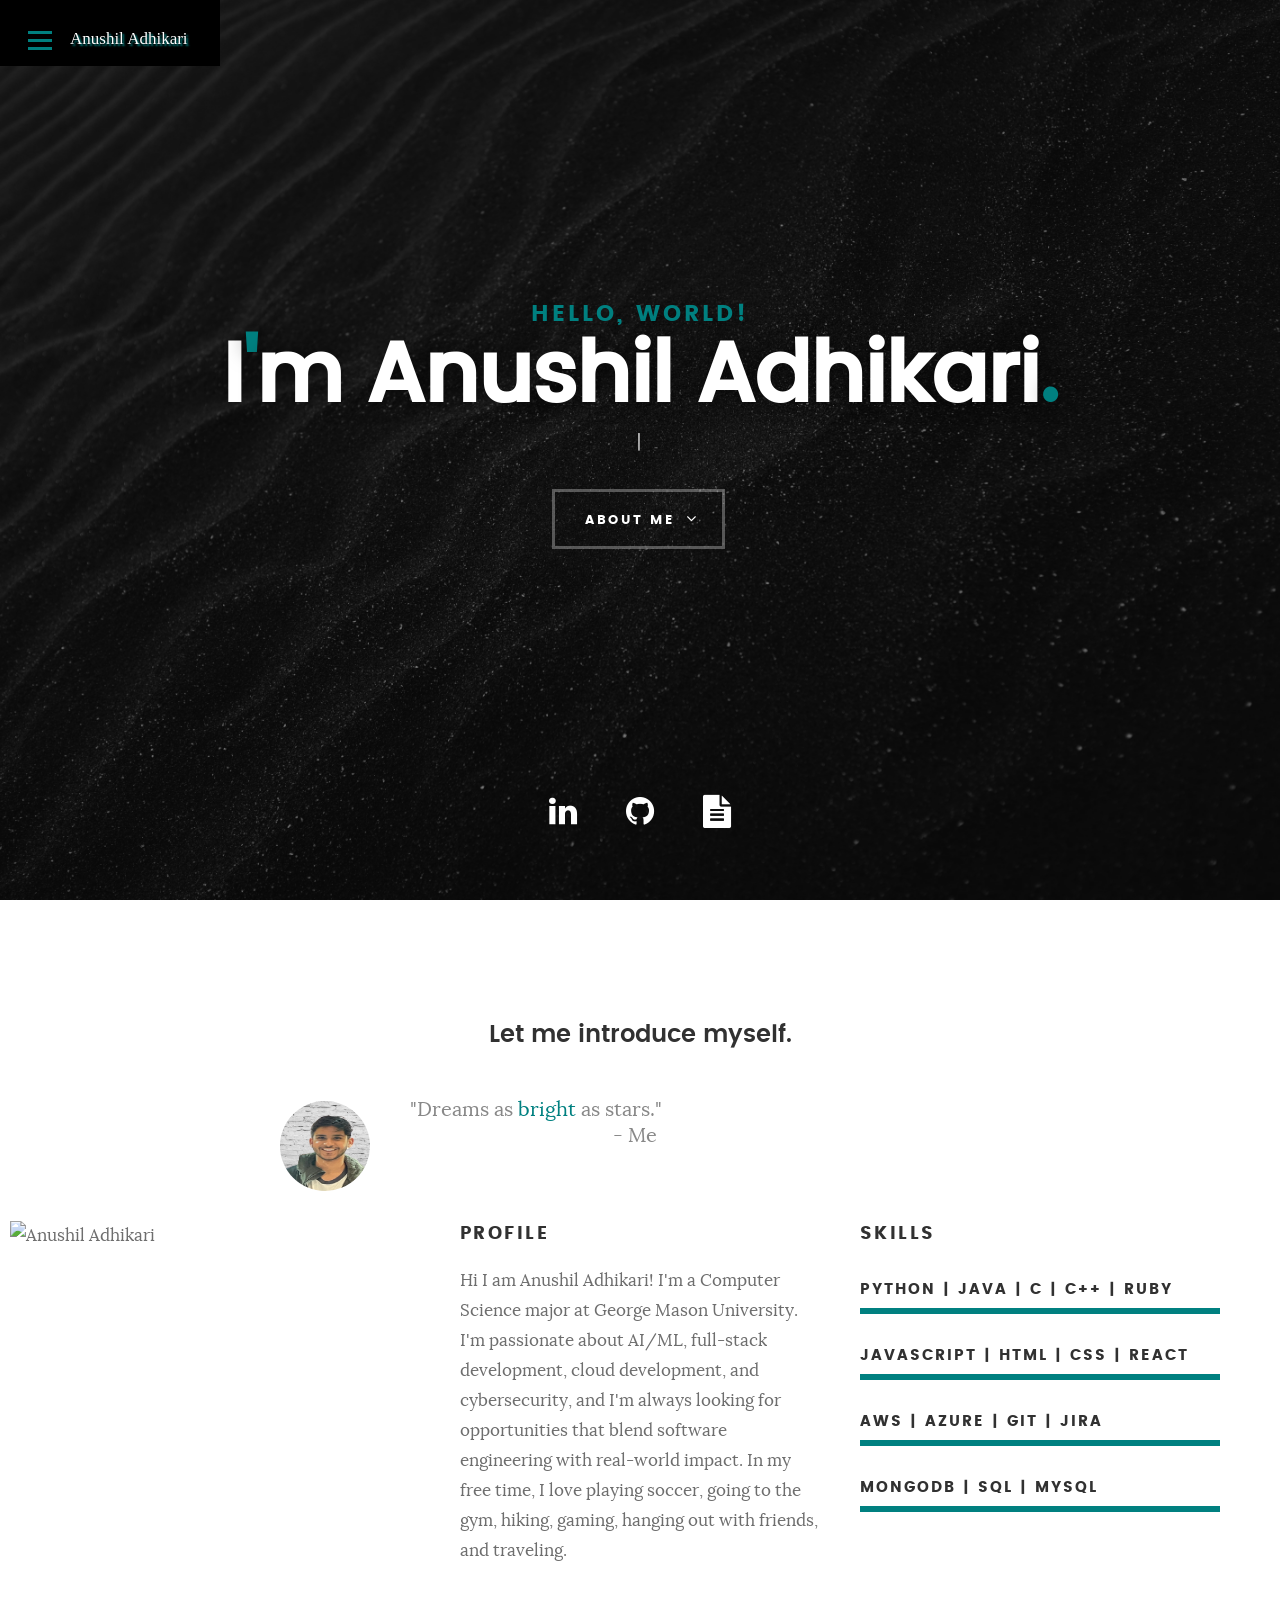
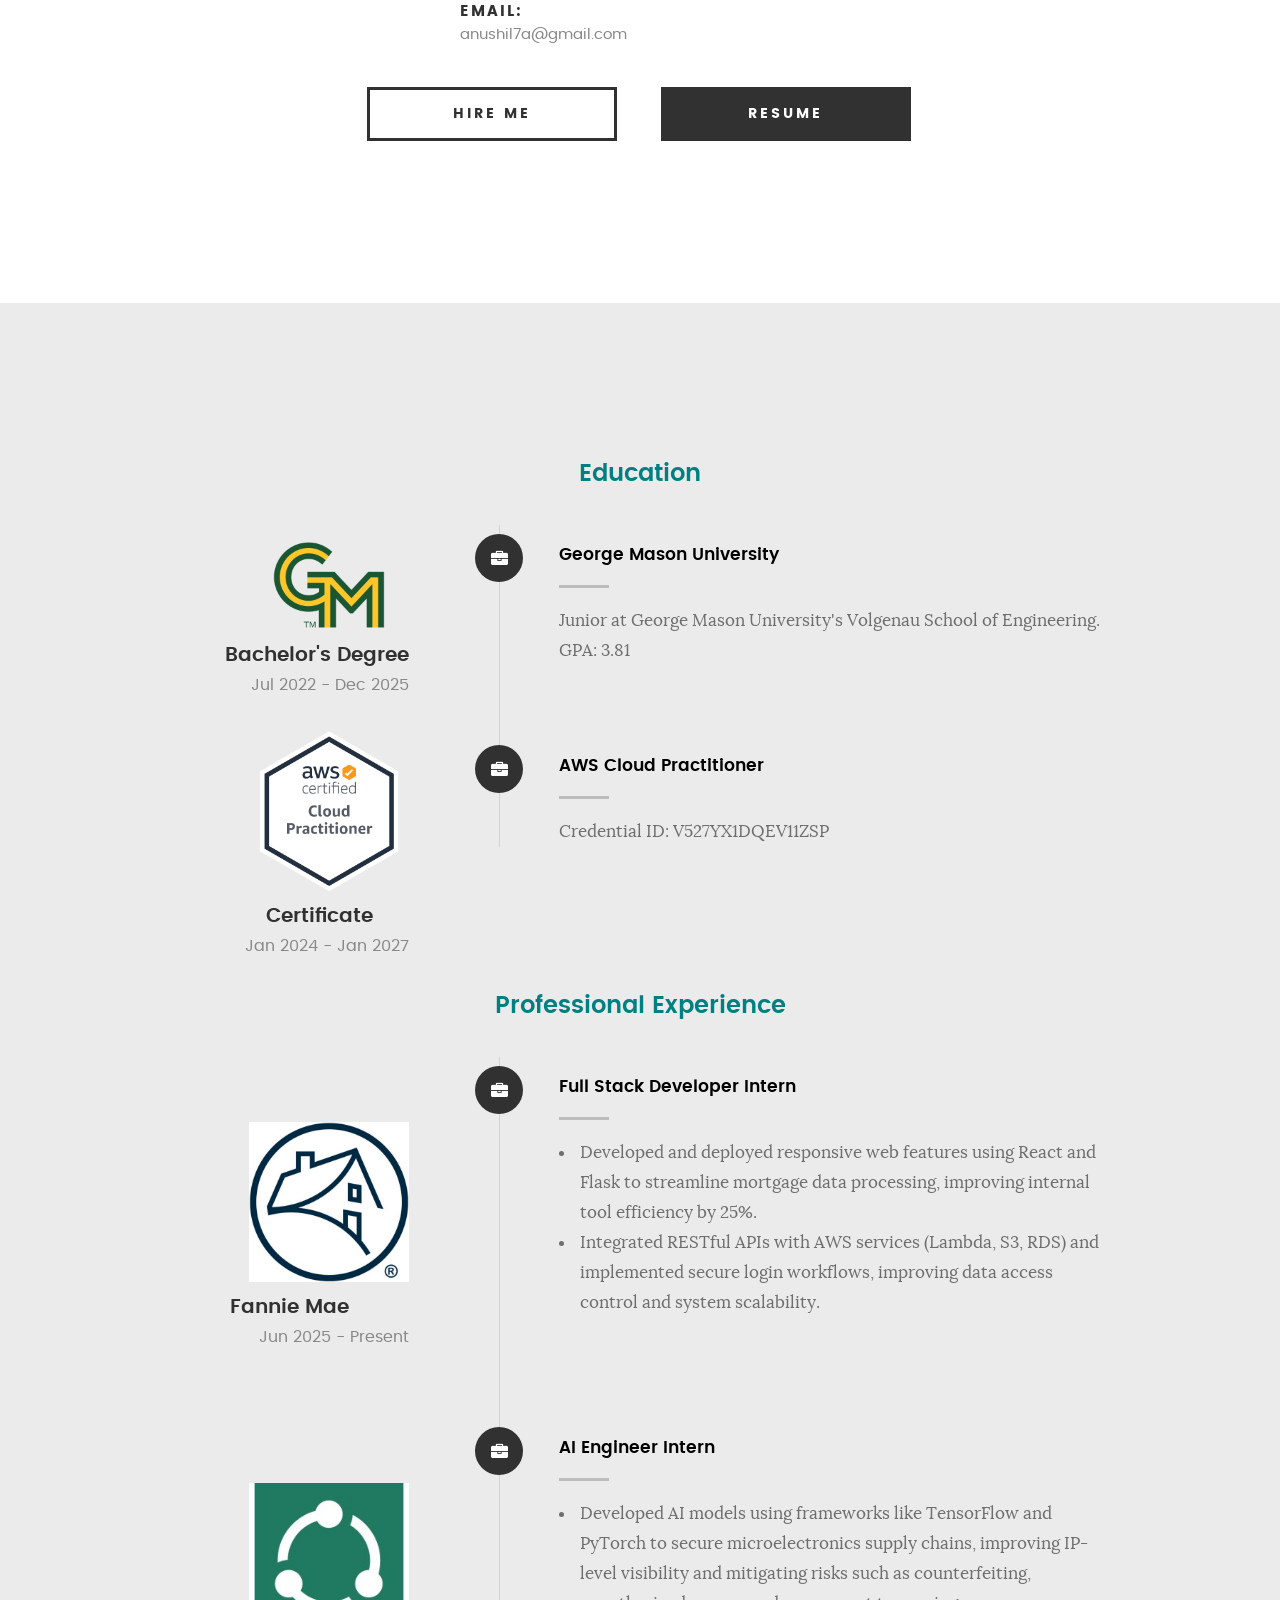
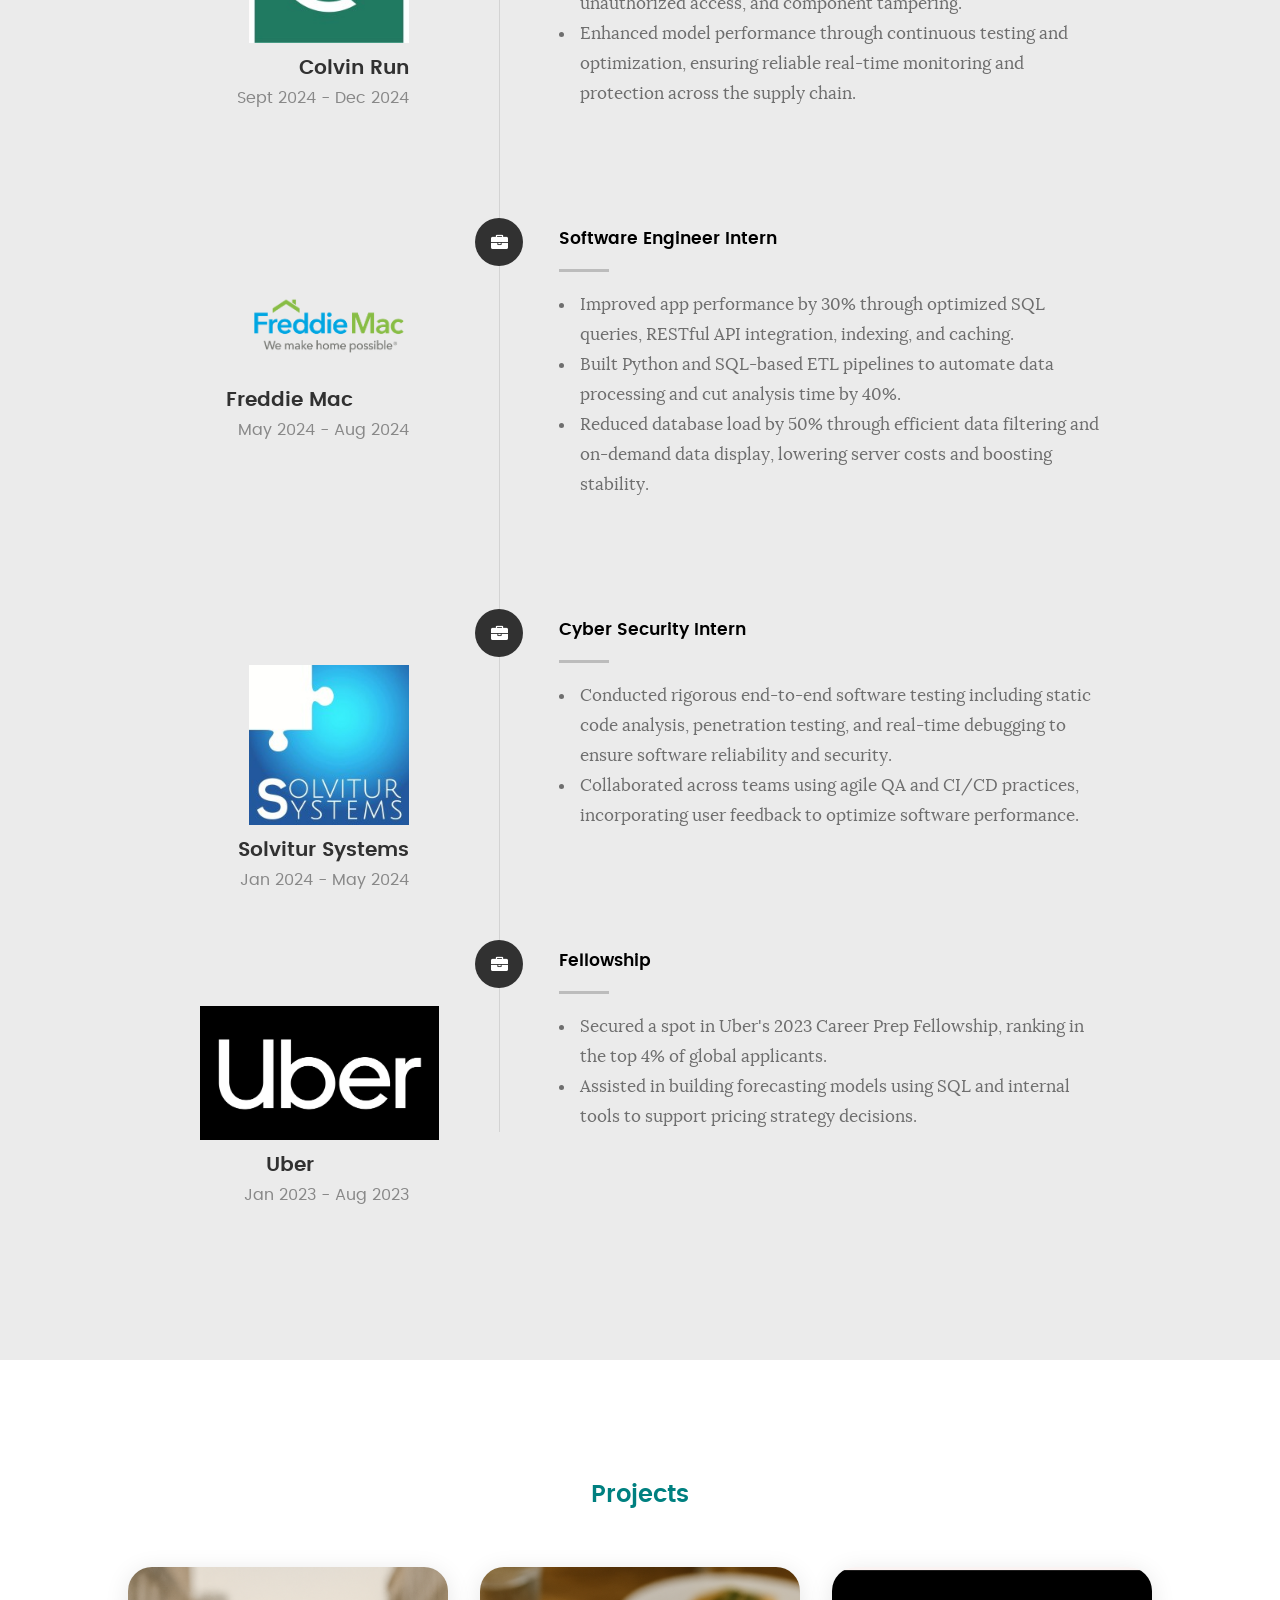
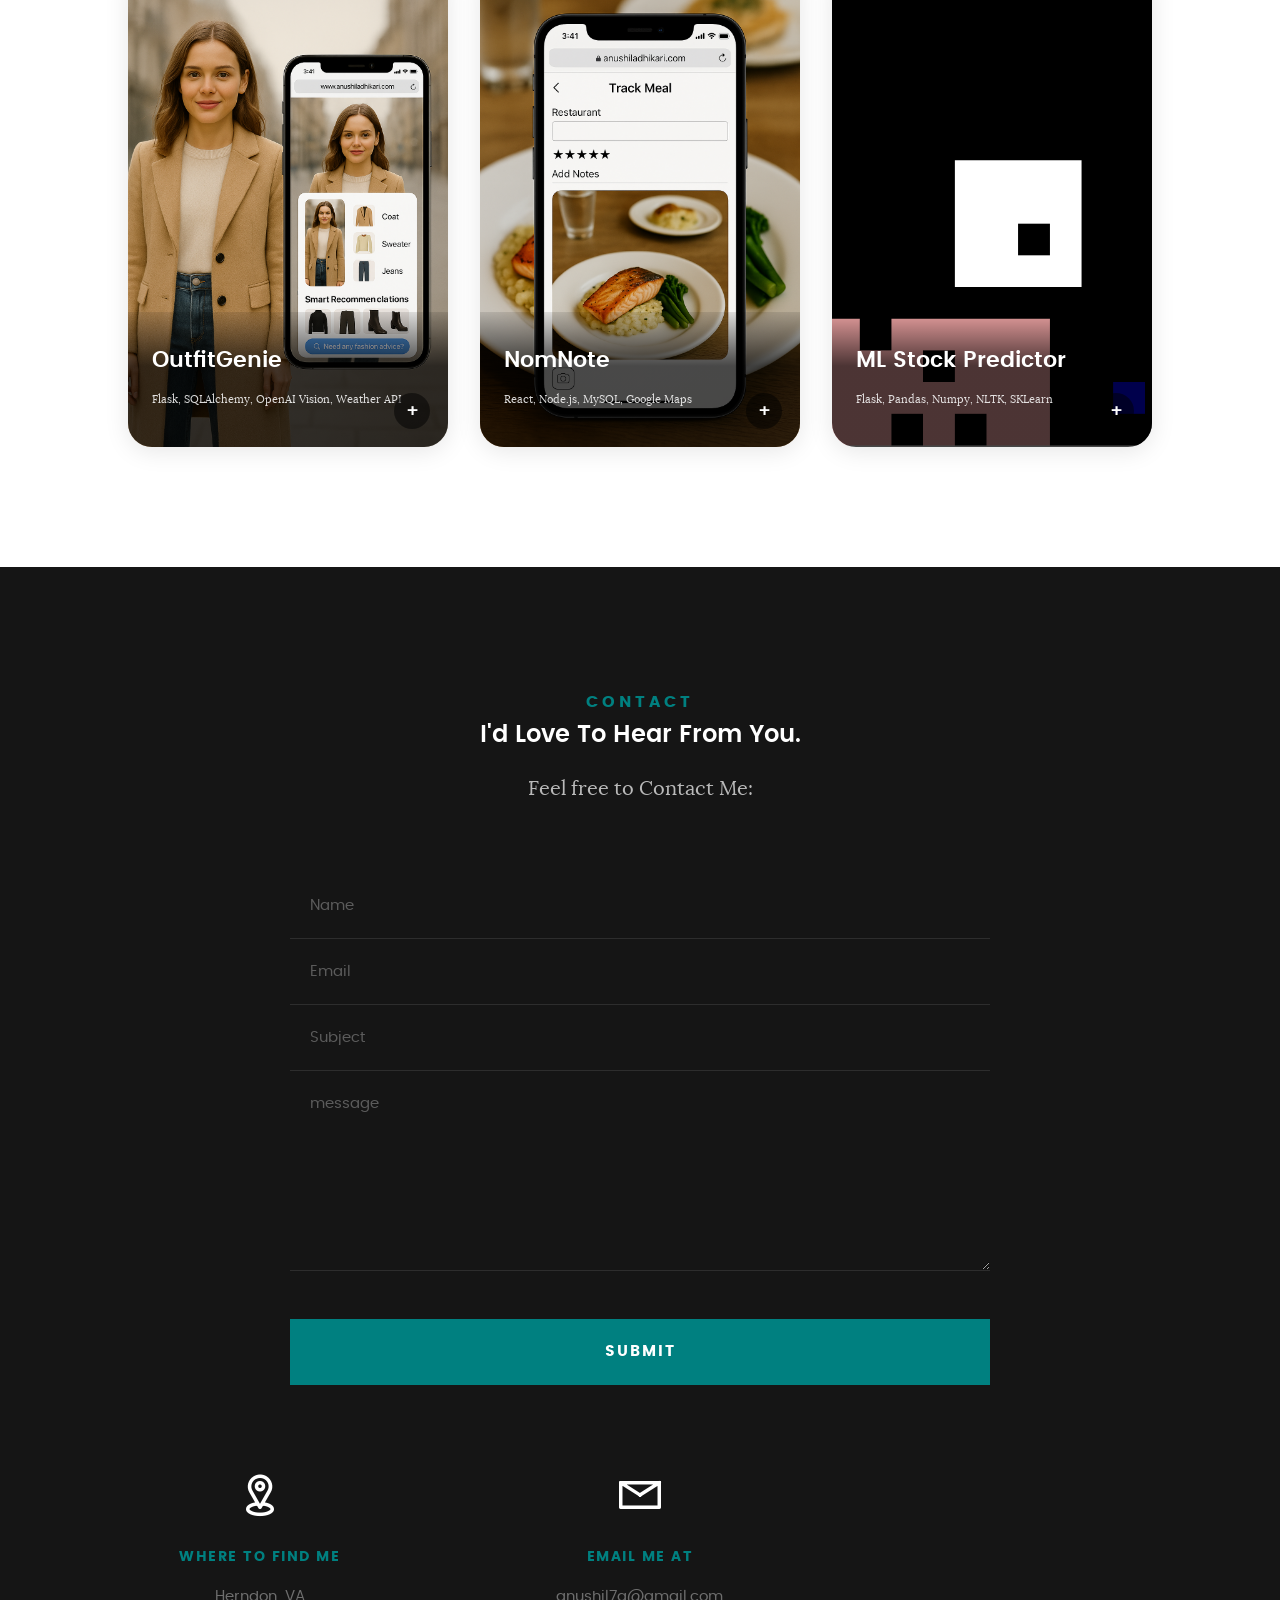
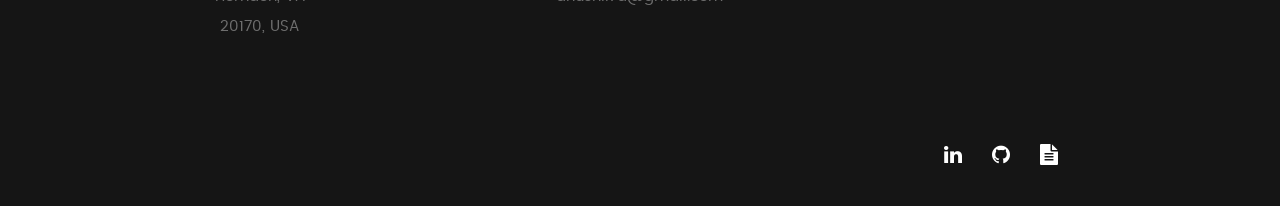
==== index.html @ 7f25d68d "Added video demo for NomNote project with updated preview image" ====
<!DOCTYPE html> 
<!--[if IE 8 ]><html class="no-js oldie ie8" lang="en"> <![endif]-->
<!--[if IE 9 ]><html class="no-js oldie ie9" lang="en"> <![endif]-->
<!--[if (gte IE 9)|!(IE)]><!--><html class="no-js" lang="en"> <!--<![endif]-->
<head>
    <!--ADSENSE-->
<!--     <script data-ad-client="ca-pub-1642640364155791" async src="https://pagead2.googlesyndication.com/pagead/js/adsbygoogle.js"></script>
    <meta name="google-site-verification" content="02wm8dMp79FlxOu-QNCovzR5Sdqrn-DnoaZ7fzDLMpg" /> -->
   <!--- basic page needs
   ================================================== -->
   <meta charset="utf-8">
	<title>Anushil Adhikari</title>
	<meta name="description" content="Anushil Adhikari is a student at George Mason University.">  
	<meta name="author" content="Anushil Adhikari">

    <meta name="keywords" content="anushil adhikari"/>
    <meta name="subject" content="Anushil Adhikari Portfolio">
    <meta name="copyright"content="Anushil Adhikari">
    <meta name="language" content="EN">
    <meta name="robots" content="index, follow" />
    <meta name="revised" content="Sunday, September 1st, 2024, 1:04 am" />
    <meta name="abstract" content="Anushil Adhikari">
    <meta name="topic" content="Anushil Adhikari's portfolio">
    <meta name="summary" content="This is Anushil Adhikari's Portfolio Website who is a Developer and a Student.">
    <meta name="Classification" content="Student">
    <meta name="author" content="anushil adhikari, anushil7a@gmail.com">
    <meta name="designer" content="anushil adhikari">
    <meta name="copyright" content="anushil adhikari">
    <meta name="reply-to" content="anushil7a@gmail.com">
    <meta name="owner" content="anushil adhikari">
    <meta name="url" content="https://github.com/anushil7a">
    <meta name="identifier-URL" content="https://github.com/anushil7a">
    <meta name="directory" content="submission">
    <meta name="category" content="Student | Portfolio">
    <meta name="coverage" content="Worldwide">
    <meta name="distribution" content="Global">
    <meta name="rating" content="General">
    <meta name="revisit-after" content="7 days">
    <meta http-equiv="Expires" content="0">

   <!-- mobile specific metas
   ================================================== -->
	<meta name="viewport" content="width=device-width, initial-scale=1, maximum-scale=1">

 	<!-- CSS
   ================================================== -->
   <link rel="stylesheet" href="css/base.css">  
   <link rel="stylesheet" href="css/main.css">
   <link rel="stylesheet" href="css/vendor.css">     

   <!-- script
   ================================================== -->   
	<script src="js/modernizr.js"></script>
	<script src="js/pace.min.js"></script>

    <!-- Global site tag (gtag.js) - Google Analytics -->
<!--     <script async src="https://www.googletagmanager.com/gtag/js?id=UA-153937526-1"></script> -->
    <script>
        window.dataLayer = window.dataLayer || [];
        function gtag(){dataLayer.push(arguments);}
        gtag('js', new Date());
        gtag('config', 'UA-153937526-1');
    </script>

   <!-- favicons ================================================== -->
	<link rel="icon" type="image/png" href="verify.png">

    <style>
    .intro-content .intro-position span::after,
    .intro-content .intro-position span::before {
        display: none !important;
        content: none !important;
    }
    .project-card {
        transition: transform 0.3s ease, box-shadow 0.3s ease;
    }
    .project-card:hover {
        transform: scale(1.05);
        box-shadow: 0 8px 32px rgba(0,0,0,0.2);
    }
    </style>

</head>

<body id="top">

	<!-- header 
   ================================================== -->
   <header>   	
   	<div class="">

   		<div class="bar">
   			<a class="menu-toggle" href="#"><span>Menu</span></a>

	   		<div class="logo">
		         <a href="index.html">Anushil Adhikari</a>
		      </div>		      

		   	<nav id="main-nav-wrap">
					<ul class="main-navigation">
						<li class="current"><a class="smoothscroll"  href="#intro" title="">Home</a></li>
						<li><a class="smoothscroll"  href="#about" title="">About</a></li>
						<li><a class="smoothscroll"  href="#resume" title="">Resume</a></li>
						<li><a class="smoothscroll"  href="#portfolio" title="">Portfolio</a></li>					
						<li><a class="smoothscroll"  href="#contact" title="">Contact</a></li>	
					</ul>
				</nav>    		
   		</div> <!-- /top-bar --> 
   		
   	</div> <!-- /row --> 		
   </header> <!-- /header -->

	<!-- intro section
   ================================================== -->
   <section id="intro">   

   	<div class="intro-overlay"></div>	

   	<div class="intro-content">
   		<div class="row">

   			<div class="col-twelve">

				   <h5>Hello, World!</h5>
					<h1>I<span style="color: #008080;">'</span>m Anushil Adhikari<span style="color: #008080;">.</span></h1>

                    <p class="intro-position">
                        <span id="typed-text"></span><span class="typed-cursor">|</span>
                    </p>

	   			<a class="button stroke smoothscroll" href="#about" title="">About Me</a>

	   		</div>  
   			
   		</div>   		 		
   	</div> <!-- /intro-content --> 

	   <ul class="intro-social">
		<li><a href="https://www.linkedin.com/in/anushil-adhikari/" target="_blank" rel="noopener noreferrer"><i class="fa fa-linkedin"></i></a></li>
		<li><a href="https://github.com/anushil7a" target="_blank" rel="noopener noreferrer"><i class="fa fa-github"></i></a></li>
		<li><a href="https://drive.google.com/file/d/1i7Vk8BKzoo6nciCpRCa7y1OuoyZn-GsA/view?usp=sharing" target="_blank" rel="noopener noreferrer"><i class="fa fa-resume"></i></a></li>
	</ul> <!-- /intro-social -->
	
   </section> <!-- /intro -->


   <!-- about section
   ================================================== -->
   <section id="about">

   	<div class="row section-intro">
   		<div class="col-twelve">
            
   			
   			<h2>Let me introduce myself.</h2>

   			<div class="intro-info">

   				<img src="images/pic3.png" alt="Anushil Adhikari's picture">

   				<p class="lead">"Dreams as <font color="#008080">bright</font> as stars."</p>
				   <p class="lead" style="margin-top: -40px; margin-left: 203px;">- Me</p>
   			</div>   			

   		</div>   		
   	</div> <!-- /section-intro -->

   	<div class="row about-content" style="max-width: 1200px; margin: 0 auto;">

		<!-- Left Column: Image Holder -->
		<div class="col-four tab-full">
			<div class="profile-image" style="position: relative; left: -50px; margin-top: 0px;">
				<!-- Replace with the path to your image -->
				<img src="images/profile_pic.JPEG" alt="Anushil Adhikari" style="width:100%; height:420px; object-fit: cover;">
			</div>
		</div>
		
	
		<!-- Middle Column: Profile -->
		<div class="col-four tab-full">
			<h3>Profile</h3>
			<p>Hi I am Anushil Adhikari! I'm a Computer Science major at George Mason University. I'm passionate about AI/ML, full-stack development, cloud development, and cybersecurity, and I'm always looking for opportunities that blend software engineering with real-world impact. In my free time, I love playing soccer, going to the gym, hiking, gaming, hanging out with friends, and traveling.</p>
	
			<ul class="info-list">
				<li>
					<strong>Email:</strong>
					<span>anushil7a@gmail.com</span>
				</li>
			</ul> <!-- /info-list -->
		</div>
	
		<!-- Right Column: Skills -->
		<div class="col-four tab-full">
			<h3>Skills</h3>
			
			<ul class="skill-bars">
				<li>
					<strong>Python | JAVA | C | C++ | Ruby </strong>
				</li>
				<li>
					<strong>JavaScript | HTML | CSS | REACT </strong>
				</li>
				<li>
					<strong>AWS | Azure | GIT | JIRA</strong>
				</li>
				<li>
					<strong>MongoDB | SQL | MySQL</strong>
				</li>
			</ul> <!-- /skill-bars -->		
		</div>
	
	</div>
	
	<div class="row button-section">
		<div class="col-twelve">
		   <a href="#contact" title="Hire Me" class="button stroke smoothscroll">Hire Me</a>
		   <a href="https://drive.google.com/file/d/1i7Vk8BKzoo6nciCpRCa7y1OuoyZn-GsA/view?usp=sharing" title="Resume" class="button button-primary" target="_blank" rel="noopener noreferrer">Resume</a>
		</div>   		
	</div>
	
	 

   </section> <!-- /process-->    


   <!-- resume Section
   ================================================== -->
	<section id="resume" class="grey-section">
		<div class="row section-intro">
   		<div class="col-twelve">
   		</div>   		
   	</div> <!-- /section-intro--> 

	

   	<div class="row resume-timeline">

   		<div class="col-twelve resume-header">

   			<h2>Education</h2>

   		</div> <!-- /resume-header -->

   		<div class="col-twelve">

   			<div class="timeline-wrap">

	   			<div class="timeline-block" style="margin-bottom: 70px;">

	   				<div class="timeline-ico">
	   					<i class="fa fa-briefcase"></i>
	   				</div>

	   				<div class="timeline-header" style="margin-bottom: 0px;">
						<div class="company-logo">
							<img src="../images/gmu.png" alt="GMU Logo" style="width:160px; height:auto">
						</div>
	   					<h3>Bachelor's Degree</h3>
	   					<p>Jul 2022 - Dec 2025</p>
	   				</div>

	   				<div class="timeline-content">
						<h4><a href="https://volgenau.gmu.edu/" target="_blank" rel="noopener noreferrer">George Mason University</a></h4>
	   					<p>Junior at George Mason University's Volgenau School of Engineering.       GPA: 3.81</p>
	   				</div>

	   			</div> <!-- /timeline-block -->
                
                
	   			<div class="timeline-block" style="margin-top: 50px;">
	   				<div class="timeline-ico">
	   					<i class="fa fa-briefcase"></i>
	   				</div>

	   				<div class="timeline-header">
						<div class="company-logo" style="margin-top: -20px;">
							<img src="../images/aws.png" alt="AWS cloud practitioner Logo" style="width:160px; height:auto">
						</div>
						<h3 style="text-align: center;margin-left: 60px;">Certificate</h3>
	   					<p>Jan 2024 - Jan 2027</p>
	   				</div>

	   				<div class="timeline-content">
						<h4><a href="https://cp.certmetrics.com/amazon/en/public/verify/credential" target="_blank" rel="noopener noreferrer">AWS Cloud Practitioner</a></h4>
						<p>Credential ID: V527YX1DQEV11ZSP</p>
					</div>					

	   			</div> <!-- /timeline-block -->

   			</div> <!-- /timeline-wrap -->   			

   		</div> <!-- /col-twelve -->
   		
   	</div> <!-- /resume-timeline -->

	   <div class="row resume-timeline">

		<div class="col-twelve resume-header">

			<h2>Professional Experience</h2>

		</div> <!-- /resume-header -->

		<div class="col-twelve">

			<div class="timeline-wrap">

				<div class="timeline-block">

					<div class="timeline-ico">
						<i class="fa fa-briefcase"></i>
					</div>

					<div class="timeline-header">
						<div class="company-logo">
							<img src="../images/channels4_profile.jpg" alt="Fannie Mae Logo" style="width:160px; height:auto; margin-left:50px; margin-top:50px">
						</div>
						<h3 style="text-align: center;">Fannie Mae</h3>
						<p>Jun 2025 - Present</p>
					</div>

					<div class="timeline-content">
						<h4><a href="https://www.fanniemae.com/" target="_blank" rel="noopener noreferrer">Full Stack Developer Intern</a></h4>
						<ul class="job-description" style="margin-bottom: 100px;">
							<li>Developed and deployed responsive web features using React and Flask to streamline mortgage data processing, improving internal tool efficiency by 25%.</li>
							<li>Integrated RESTful APIs with AWS services (Lambda, S3, RDS) and implemented secure login workflows, improving data access control and system scalability.</li>
						</ul>						
					</div>

				</div> <!-- /timeline-block -->

				<div class="timeline-block">

					<div class="timeline-ico">
						<i class="fa fa-briefcase"></i>
					</div>

					<div class="timeline-header">
						<div class="company-logo">
							<img src="images/colvin.jpeg" alt="Colvin Run Logo" style="width:160px; height:auto; margin-left:50px; margin-top:50px">
						</div>
						<h3>Colvin Run</h3>
						<p>Sept 2024 - Dec 2024</p>
					</div>

					<div class="timeline-content">
						<h4><a href="https://www.colvinrun.com/" target="_blank" rel="noopener noreferrer">AI Engineer Intern</a></h4>
						<ul class="job-description" style="margin-bottom: 100px;">
							<li>Developed AI models using frameworks like TensorFlow and PyTorch to secure microelectronics supply chains, improving IP-level visibility and mitigating risks such as counterfeiting, unauthorized access, and component tampering.</li>
							<li>Enhanced model performance through continuous testing and optimization, ensuring reliable real-time monitoring and protection across the supply chain.</li>
						</ul>						
					</div>

				</div> <!-- /timeline-block -->

				<div class="timeline-block">

					<div class="timeline-ico">
						<i class="fa fa-briefcase"></i>
					</div>

					<div class="timeline-header">
						<div class="company-logo">
							<img src="../images/f1.png" alt="Freddie Mac Logo" style="width:160px; height:auto; margin-left:50px; margin-top:50px">
						</div>
						<h3 style="text-align: center;">Freddie Mac</h3>
						<p>May 2024 - Aug 2024</p>
					</div>

					<div class="timeline-content">
						<h4><a href="https://www.freddiemac.com/" target="_blank" rel="noopener noreferrer">Software Engineer Intern</a></h4>
						<ul class="job-description" style="margin-bottom: 100px;">
							<li>Improved app performance by 30% through optimized SQL queries, RESTful API integration, indexing, and caching.</li>
							<li>Built Python and SQL-based ETL pipelines to automate data processing and cut analysis time by 40%.</li>
							<li>Reduced database load by 50% through efficient data filtering and on-demand data display, lowering server costs and boosting stability.</li>
						</ul>
					</div>
					

				</div> <!-- /timeline-block -->
			 
			 
				<div class="timeline-block">

					<div class="timeline-ico">
						<i class="fa fa-briefcase"></i>
					</div>

					<div class="timeline-header">
						<div class="company-logo">
							<img src="../images/sol.jpeg" alt="Solvitur Systems Logo" style="width:160px; height:auto; margin-left:50px; margin-top:50px">
						</div>
						<h3>Solvitur Systems</h3>
						<p>Jan 2024 - May 2024</p>
					</div>

					<div class="timeline-content">
						<h4><a href="https://www.solvitursystems.com/" target="_blank" rel="noopener noreferrer">Cyber Security Intern</a></h4>
						<ul class="job-description" style="margin-bottom: 100px;">
							<li>Conducted rigorous end-to-end software testing including static code analysis, penetration testing, and real-time debugging to ensure software reliability and security.</li>
							<li>Collaborated across teams using agile QA and CI/CD practices, incorporating user feedback to optimize software performance.</li>
						</ul>						
					</div>

				</div> <!-- /timeline-block -->

				<div class="timeline-block">

					<div class="timeline-ico">
						<i class="fa fa-briefcase"></i>
					</div>

					<div class="timeline-header">
						<div class="company-logo">
							<img src="../images/Uber.webp" alt="Uber Logo" style="width:300px; height:auto; margin-left:30px; margin-top:60px">
						</div>
						<h3 style="text-align: center;">Uber</h3>
						<p>Jan 2023 - Aug 2023</p>
					</div>

					<div class="timeline-content">
						<h4><a href="https://www.uber.com/us/en/careers/" target="_blank" rel="noopener noreferrer">Fellowship</a></h4>
						<ul class="job-description">
							<li>Secured a spot in Uber's 2023 Career Prep Fellowship, ranking in the top 4% of global applicants.</li>
							<li>Assisted in building forecasting models using SQL and internal tools to support pricing strategy decisions.</li>
						</ul>						
					</div>

			</div> <!-- /timeline-wrap -->   			

		</div> <!-- /col-twelve -->
		
	</div> <!-- /resume-timeline -->

	</section> <!-- /features -->
	<!-- Add a professional summary here -->


	<!-- Portfolio Section
   ================================================== -->
	<section id="portfolio">

		<div class="row section-intro">
   		<div class="col-twelve">

   			<h2 style="color: #008080;">Projects</h2>

   		</div>
   	</div>

   	<div class="row portfolio-content">
   	<div class="col-twelve" style="display: flex; gap: 32px; justify-content: center; flex-wrap: wrap;">

   		<div class="project-card" onclick="openModal('modal-outfit')" style="cursor:pointer;background: url('images/outfit.png') center/cover no-repeat; border-radius: 24px; box-shadow: 0 4px 24px rgba(0,0,0,0.10); width: 320px; height: 480px; position: relative; display: flex; flex-direction: column; justify-content: flex-end; overflow: hidden;">
   			<div style="background: linear-gradient(0deg, rgba(0,0,0,0.7) 60%, rgba(0,0,0,0.1) 100%); padding: 32px 24px 24px 24px;">
   				<h3 style="color: #fff; font-size: 2.2rem; font-weight: bold; margin: 0 0 8px 0;">OutfitGenie</h3>
   				<div style="color: #fff; font-size: 1.1rem; font-weight: 500; opacity: 0.85; margin-bottom: 8px;">Flask, SQLAlchemy, OpenAI Vision, Weather API</div>
   				<div style="position: absolute; bottom: 18px; right: 18px; background: rgba(0,0,0,0.5); border-radius: 50%; width: 36px; height: 36px; display: flex; align-items: center; justify-content: center;"><span style="color: #fff; font-size: 2rem; font-weight: bold;">+</span></div>
   			</div>
   		</div>

   		<div class="project-card" onclick="openModal('modal-ray')" style="cursor:pointer;background: url('images/NomTracker.png') center/cover no-repeat; border-radius: 24px; box-shadow: 0 4px 24px rgba(0,0,0,0.10); width: 320px; height: 480px; position: relative; display: flex; flex-direction: column; justify-content: flex-end; overflow: hidden;">
   			<div style="background: linear-gradient(0deg, rgba(0,0,0,0.7) 60%, rgba(0,0,0,0.1) 100%); padding: 32px 24px 24px 24px;">
   				<h3 style="color: #fff; font-size: 2.2rem; font-weight: bold; margin: 0 0 8px 0;">NomNote</h3>
   				<div style="color: #fff; font-size: 1.1rem; font-weight: 500; opacity: 0.85; margin-bottom: 8px;">React, Node.js, MySQL, Google Maps</div>
   				<div style="position: absolute; bottom: 18px; right: 18px; background: rgba(0,0,0,0.5); border-radius: 50%; width: 36px; height: 36px; display: flex; align-items: center; justify-content: center;"><span style="color: #fff; font-size: 2rem; font-weight: bold;">+</span></div>
   			</div>
   		</div>

   		<div class="project-card" onclick="openModal('modal-ml')" style="cursor:pointer;background: url('images/portfolio/tetris.png') center/cover no-repeat; border-radius: 24px; box-shadow: 0 4px 24px rgba(0,0,0,0.10); width: 320px; height: 480px; position: relative; display: flex; flex-direction: column; justify-content: flex-end; overflow: hidden;">
   			<div style="background: linear-gradient(0deg, rgba(0,0,0,0.7) 60%, rgba(0,0,0,0.1) 100%); padding: 32px 24px 24px 24px;">
   				<h3 style="color: #fff; font-size: 2.2rem; font-weight: bold; margin: 0 0 8px 0;">ML Stock Predictor</h3>
   				<div style="color: #fff; font-size: 1.1rem; font-weight: 500; opacity: 0.85; margin-bottom: 8px;">Flask, Pandas, Numpy, NLTK, SKLearn</div>
   				<div style="position: absolute; bottom: 18px; right: 18px; background: rgba(0,0,0,0.5); border-radius: 50%; width: 36px; height: 36px; display: flex; align-items: center; justify-content: center;"><span style="color: #fff; font-size: 2rem; font-weight: bold;">+</span></div>
   			</div>
   		</div>

   	</div>
   	</div>

	</section> <!-- /portfolio --> 

	
   <!-- contact
   ================================================== -->
	<section id="contact">

		<div class="row section-intro">
   		<div class="col-twelve">

   			<h5>Contact</h5>
   			<h2>I'd Love To Hear From You.</h2>

   			<p class="lead">Feel free to Contact Me:</p>

   		</div> 
   	</div> <!-- /section-intro -->

   	<div class="row contact-form">

   		<div class="col-twelve">
            
<!-- form -->
<form name="form" id="contactForm" method="POST" action="https://formspree.io/f/mpwanawg">
      			<fieldset>
                    <div class="form-field">
 				<input name="name" type="text" id="contactName" placeholder="Name" value="" minlength="2" required="">
                    </div>
                    <div class="form-field">
				<input name="_replyto" type="email" id="contactEmail" placeholder="Email" value="" required="">
	                </div>
                    <div class="form-field">
				<input name="_subject" type="text" id="contactSubject" placeholder="Subject" value="">
	                </div>                       
                    <div class="form-field">
	                 	<textarea name="message" id="contactMessage" placeholder="message" rows="10" cols="50" required=""></textarea>
	                </div>                      
                    <div class="form-field">
                        <button class="submitform" name="submit">Submit</button>
                        <div id="submit-loader">
			    <div class="text-loader">Sending...</div>                             
       				  <div class="s-loader">
					<div class="bounce1"></div>
					<div class="bounce2"></div>
					<div class="bounce3"></div>
				    </div>
			</div>
                    </div>

	</fieldset>
</form>

            <!-- contact-warning -->
<div id="message-warning">            	
            </div> 
            <!-- contact-success -->
<div id="message-success">
               <i class="fa fa-check"></i>Your message was sent, thank you!<br>
      		</div> 

         </div> <!-- /col-twelve -->
   		
   	</div> <!-- /contact-form -->

   	<div class="row contact-info">

   		<div class="col-four tab-full">

   			<div class="icon">
   				<i class="icon-pin"></i>
   			</div>

   			<h5>Where to find me</h5>

   			<p>
            Herndon, VA<br>
            20170, USA
            </p>

   		</div>

   		<div class="col-four tab-full collapse">

   			<div class="icon">
   				<i class="icon-mail"></i>
   			</div>

   			<h5>Email Me At</h5>

   			<p>anushil7a@gmail.com<br>		     
			</p>

   		</div>
   		
   	</div> <!-- /contact-info -->
		
	</section> <!-- /contact -->


   <!-- footer ================================================== -->

   <footer>
     	<div class="row">

     		<div class="col-six tab-full pull-right social">

                <ul class="footer-social">
					<li><a href="https://www.linkedin.com/in/anushil-adhikari/" target="_blank" rel="noopener noreferrer"><i class="fa fa-linkedin"></i></a></li>
					<li><a href="https://github.com/anushil7a" target="_blank" rel="noopener noreferrer"><i class="fa fa-github"></i></a></li>
					<li><a href="https://drive.google.com/file/d/1i7Vk8BKzoo6nciCpRCa7y1OuoyZn-GsA/view?usp=sharing" target="_blank" rel="noopener noreferrer"><i class="fa fa-resume"></i></a></li>
                </ul> 
	      		
	      </div>

	      	<div id="go-top">
		         <a class="smoothscroll" title="Back to Top" href="#top"><i class="fa fa-long-arrow-up"></i></a>
		    </div>

      	</div> <!-- /row -->     	
   </footer>  
   
   <div id="preloader"> 
    	<div id="loader"></div>
   </div> 

   <!-- Java Script
   ================================================== --> 
   <script src="js/jquery-2.1.3.min.js"></script>
   <script src="js/plugins.js"></script>
   <script src="js/main.js"></script>

   <!-- Modals -->
   <div id="modal-outfit" class="custom-modal" style="display:none; position:fixed; z-index:9999; left:0; top:0; width:100vw; height:100vh; background:rgba(0,0,0,0.4); align-items:center; justify-content:center; overflow-y:auto;">
     <div class="modal-content" style="background:#fff; border-radius:24px; max-width:800px; width:90vw; margin:40px auto; padding:40px 32px 32px 32px; box-shadow:0 8px 32px rgba(0,0,0,0.15); position:relative; text-align:center;">
       <button onclick="closeModal('modal-outfit')" style="position:absolute; top:24px; right:24px; background:none; border:none; font-size:2rem; cursor:pointer;">&times;</button>
       <h2 style="color:#1877f2; font-size:2.6rem; font-weight:800; margin-bottom:16px;">OutfitGenie</h2>
       <p style="font-size:1.3rem; margin-bottom:24px;">The future of fashion is here: Our app uses cutting-edge AI to scan your outfit photos, breaking down each item with precision. Whether you're planning for a casual day out or a formal event, our smart recommendations adapt to your style and the weather. Chat with our AI stylist for instant fashion tips and elevate your wardrobe game. Download now and discover a smarter way to dress!</p>
       <div style="margin-bottom:24px;">
         <span class="tag">Flask</span> <span class="tag">SQLAlchemy</span> <span class="tag">OpenAI Vision</span> <span class="tag">Weather API</span>
       </div>
       <a href="https://github.com/anushil7a/OutfitGenie" target="_blank" style="display:inline-block; background:#008080 !important; color:#fff; font-weight:600; font-size:1.2rem; border-radius:24px; padding:12px 32px; margin-bottom:32px; text-decoration:none;">View on GitHub</a>
       <div style="margin-top:24px;">
         <img src="images/portfolio/outfitgenie.png" alt="OutfitGenie Screenshot" style="max-width:90%; border-radius:16px; box-shadow:0 2px 12px rgba(0,0,0,0.08);">
       </div>
     </div>
   </div>

   <div id="modal-ray" class="custom-modal" style="display:none; position:fixed; z-index:9999; left:0; top:0; width:100vw; height:100vh; background:rgba(0,0,0,0.4); align-items:center; justify-content:center; overflow-y:auto;">
     <div class="modal-content" style="background:#fff; border-radius:24px; max-width:800px; width:90vw; margin:40px auto; padding:40px 32px 32px 32px; box-shadow:0 8px 32px rgba(0,0,0,0.15); position:relative; text-align:center;">
       <button onclick="closeModal('modal-ray')" style="position:absolute; top:24px; right:24px; background:none; border:none; font-size:2rem; cursor:pointer;">&times;</button>
       <h2 style="color:#1877f2; font-size:2.6rem; font-weight:800; margin-bottom:16px;">NomNote</h2>
       <p style="font-size:1.3rem; margin-bottom:24px;">Looking for an easy way to remember what you ordered at restaurants? Our food journal website lets you track meals, rate restaurants, add personal notes, and save food photos—all in one place. Quickly recall past dishes and decide where to eat next with confidence.</p>
       <div style="margin-bottom:24px;">
         <span class="tag">React</span> <span class="tag">Node.js</span> <span class="tag">MySQL</span> <span class="tag">Google Maps</span>
       </div>
       <a href="https://github.com/anushil7a/NomNote" target="_blank" style="display:inline-block; background:#1877f2; color:#fff; font-weight:600; font-size:1.2rem; border-radius:24px; padding:12px 32px; margin-bottom:32px; text-decoration:none;">View on GitHub</a>
       <div style="margin-top:24px;">
         <video controls style="max-width:90%; border-radius:16px; box-shadow:0 2px 12px rgba(0,0,0,0.08);" poster="images/NomTrackerPic.png">
           <source src="images/NomFood.mp4" type="video/mp4">
           Your browser does not support the video tag.
         </video>
       </div>
     </div>
   </div>

   <div id="modal-ml" class="custom-modal" style="display:none; position:fixed; z-index:9999; left:0; top:0; width:100vw; height:100vh; background:rgba(0,0,0,0.4); align-items:center; justify-content:center; overflow-y:auto;">
     <div class="modal-content" style="background:#fff; border-radius:24px; max-width:800px; width:90vw; margin:40px auto; padding:40px 32px 32px 32px; box-shadow:0 8px 32px rgba(0,0,0,0.15); position:relative; text-align:center;">
       <button onclick="closeModal('modal-ml')" style="position:absolute; top:24px; right:24px; background:none; border:none; font-size:2rem; cursor:pointer;">&times;</button>
       <h2 style="color:#1877f2; font-size:2.6rem; font-weight:800; margin-bottom:16px;">ML Stock Predictor</h2>
       <p style="font-size:1.3rem; margin-bottom:24px;">A machine learning web app for predicting stock prices using historical data, NLP for news sentiment, and interactive visualizations.</p>
       <div style="margin-bottom:24px;">
         <span class="tag">Flask</span> <span class="tag">Pandas</span> <span class="tag">Numpy</span> <span class="tag">NLTK</span> <span class="tag">SKLearn</span>
       </div>
       <a href="#" target="_blank" style="display:inline-block; background:#1877f2; color:#fff; font-weight:600; font-size:1.2rem; border-radius:24px; padding:12px 32px; margin-bottom:32px; text-decoration:none;">View on GitHub</a>
       <div style="margin-top:24px;">
         <img src="images/portfolio/tetris.png" alt="ML Stock Predictor Screenshot" style="max-width:90%; border-radius:16px; box-shadow:0 2px 12px rgba(0,0,0,0.08);">
       </div>
     </div>
   </div>

   <!-- Modal Tag Styles -->
   <style>
   .tag {
     display: inline-block;
     background: #e6f6f6;
     color: #008080;
     font-size: 1.1rem;
     font-weight: 500;
     border-radius: 18px;
     padding: 6px 18px;
     margin: 0 6px 8px 0;
     transition: background 0.2s, color 0.2s;
   }
   .tag:hover {
     background: #008080;
     color: #fff;
   }
   .custom-modal { display: none; align-items: center; justify-content: center; overflow-y: auto; background: rgba(0,128,128,0.10) !important; }
   .custom-modal.active { display: flex !important; }
   .custom-modal .modal-content { max-height: 90vh; overflow-y: auto; background: #fff; border: 2px solid #008080; }
   .custom-modal .modal-content h2 { color: #008080 !important; }
   .custom-modal .modal-content a { background: #008080 !important; }
   .custom-modal .modal-content a:hover { background: #005f5f !important; }
   </style>

   <script>
   function openModal(id) {
     document.getElementById(id).classList.add('active');
   }
   function closeModal(id) {
     document.getElementById(id).classList.remove('active');
   }
   // Close modal when clicking outside the modal-content
   ['modal-outfit','modal-ray','modal-ml'].forEach(function(id) {
     var modal = document.getElementById(id);
     if (modal) {
       modal.addEventListener('mousedown', function(e) {
         if (e.target === modal) closeModal(id);
       });
     }
   });
   </script>

   <script>
   const roles = [
     "Software Engineer",
     "Student",
     "Cloud Specialist",
     "Full Stack Developer",
     "Cybersecurity Enthusiast"
   ];
   let roleIndex = 0, charIndex = 0, typing = true;
   const typedText = document.getElementById('typed-text');
   const cursor = document.querySelector('.typed-cursor');
   function typeRole() {
     if (typing) {
       if (charIndex < roles[roleIndex].length) {
         typedText.textContent += roles[roleIndex][charIndex++];
         setTimeout(typeRole, 80);
       } else {
         typing = false;
         setTimeout(typeRole, 1200);
       }
     } else {
       if (charIndex > 0) {
         typedText.textContent = roles[roleIndex].substring(0, --charIndex);
         setTimeout(typeRole, 40);
       } else {
         typing = true;
         roleIndex = (roleIndex + 1) % roles.length;
         setTimeout(typeRole, 400);
       }
     }
   }
   typeRole();
   </script>

</body>

</html>
---- css/base.css ----
/**
 * =================================================================== 
 *
 *  ------------------------------------------------------------------
 *  TOC:
 *  01. reset
 *  02. basic/base setup styles
 *  03. grid
 *  04. MISC
 *
 * =================================================================== 
 */

/** 
 *
 * ------------------------------------------------------------------- 
 */
html {
	font-family: sans-serif;
	-ms-text-size-adjust: 100%;
	-webkit-text-size-adjust: 100%;
}

body {
	margin: 0;
}

article,
aside,
details,
figcaption,
figure,
footer,
header,
hgroup,
main,
menu,
nav,
section,
summary {
	display: block;
}

audio,
canvas,
progress,
video {
	display: inline-block;
	vertical-align: baseline;
}

audio:not([controls]) {
	display: none;
	height: 0;
}

[hidden],
template {
	display: none;
}

a {
	background: transparent;
}

a:active,
a:hover {
	outline: 0;
}

abbr[title] {
	border-bottom: 1px dotted;
}

b,
strong {
	font-weight: bold;
}

dfn {
	font-style: italic;
}

h1 {
	font-size: 2em;
	margin: 0.67em 0;
}

mark {
	background: #ff0;
	color: #000;
}

small {
	font-size: 80%;
}

sub,
sup {
	font-size: 75%;
	line-height: 0;
	position: relative;
	vertical-align: baseline;
}

sup {
	top: -0.5em;
}

sub {
	bottom: -0.25em;
}

img {
	border: 0;
}

svg:not(:root) {
	overflow: hidden;
}

figure {
	margin: 1em 40px;
}

hr {
	-moz-box-sizing: content-box;
	box-sizing: content-box;
	height: 0;
}

pre {
	overflow: auto;
}

code,
kbd,
pre,
samp {
	font-family: monospace, monospace;
	font-size: 1em;
}

button,
input,
optgroup,
select,
textarea {
	color: inherit;
	font: inherit;
	margin: 0;
}

button {
	overflow: visible;
}

button,
select {
	text-transform: none;
}

button,
html input[type="button"],
input[type="reset"],
input[type="submit"] {
	-webkit-appearance: button;
	cursor: pointer;
}

button[disabled],
html input[disabled] {
	cursor: default;
}

button::-moz-focus-inner,
input::-moz-focus-inner {
	border: 0;
	padding: 0;
}

input {
	line-height: normal;
}

input[type="checkbox"],
input[type="radio"] {
	box-sizing: border-box;
	padding: 0;
}

input[type="number"]::-webkit-inner-spin-button,
input[type="number"]::-webkit-outer-spin-button {
	height: auto;
}

input[type="search"] {
	-webkit-appearance: textfield;
	-moz-box-sizing: content-box;
	-webkit-box-sizing: content-box;
	box-sizing: content-box;
}

input[type="search"]::-webkit-search-cancel-button,
input[type="search"]::-webkit-search-decoration {
	-webkit-appearance: none;
}

fieldset {
	border: 1px solid #c0c0c0;
	margin: 0 2px;
	padding: 0.35em 0.625em 0.75em;
}

legend {
	border: 0;
	padding: 0;
}

textarea {
	overflow: auto;
}

optgroup {
	font-weight: bold;
}

table {
	border-collapse: collapse;
	border-spacing: 0;
}

td,
th {
	padding: 0;
}

/** 
 * ===================================================================
 * 02. basic/base setup styles - (_basic.scss)
 *
 * ------------------------------------------------------------------- 
 */
html {
	font-size: 62.5%;
	box-sizing: border-box;
}

*,
*::before,
*::after {
	box-sizing: inherit;
}

body {
	font-weight: normal;
	line-height: 1;
	text-rendering: optimizeLegibility;
	word-wrap: break-word;
	-webkit-overflow-scrolling: touch;
	-webkit-text-size-adjust: none;
}

body,
input,
button {
	-moz-osx-font-smoothing: grayscale;
	-webkit-font-smoothing: antialiased;
}

/**
 * Media - (_basic.scss)
 * ------------------------------------------------------------------- 
 */
img,
video {
	max-width: 100%;
	height: auto;
}

/**
 * Typography resets - (_basic.scss)
 * ------------------------------------------------------------------- 
 */
div,
dl,
dt,
dd,
ul,
ol,
li,
h1,
h2,
h3,
h4,
h5,
h6,
pre,
form,
p,
blockquote,
th,
td {
	margin: 0;
	padding: 0;
}

h1,
h2,
h3,
h4,
h5,
h6 {
	-webkit-font-variant-ligatures: common-ligatures;
	-moz-font-variant-ligatures: common-ligatures;
	font-variant-ligatures: common-ligatures;
	text-rendering: optimizeLegibility;
}

em,
i {
	font-style: italic;
	line-height: inherit;
}

strong,
b {
	font-weight: bold;
	line-height: inherit;
}

small {
	font-size: 60%;
	line-height: inherit;
}

ol,
ul {
	list-style: none;
}

li {
	display: block;
}

/**
 * links - (_basic.scss)
 * ------------------------------------------------------------------- 
 */
a {
	text-decoration: none;
	line-height: inherit;
}

a img {
	border: none;
}

/**
 * inputs - (_basic.scss)
 * ------------------------------------------------------------------- 
 */
fieldset {
	margin: 0;
	padding: 0;
}

input[type="email"],
input[type="number"],
input[type="search"],
input[type="text"],
input[type="tel"],
input[type="url"],
input[type="password"],
textarea {
	-webkit-appearance: none;
	-moz-appearance: none;
	-ms-appearance: none;
	-o-appearance: none;
	appearance: none;
}

/** 
 * ===================================================================
 * 03. grid - (_grid.scss)
 *
 * ------------------------------------------------------------------- 
 */
.row {
	width: 94%;
	max-width: 1140px;
	margin: 0 auto;
}

.row:before,
.row:after {
	content: "";
	display: table;
}

.row:after {
	clear: both;
}

.row .row {
	width: auto;
	max-width: none;
	margin-left: -20px;
	margin-right: -20px;
}

[class*="col-"],
.bgrid {
	float: left;
}

[class*="col-"] + [class*="col-"].end {
	float: right;
}

[class*="col-"] {
	padding: 0 20px;
}

.col-one {
	width: 8.33333%;
}

.col-two,
.col-1-6 {
	width: 16.66667%;
}

.col-three,
.col-1-4 {
	width: 25%;
}

.col-four,
.col-1-3 {
	width: 33.33333%;
}

.col-five {
	width: 41.66667%;
}

.col-six,
.col-1-2 {
	width: 50%;
}

.col-seven {
	width: 58.33333%;
}

.col-eight,
.col-2-3 {
	width: 66.66667%;
}

.col-nine,
.col-3-4 {
	width: 75%;
}

.col-ten,
.col-5-6 {
	width: 83.33333%;
}

.col-eleven {
	width: 91.66667%;
}

.col-twelve,
.col-full {
	width: 100%;
}

/**
 * small screens - (_grid.scss)
 * --------------------------------------------------------------- 
 */
@media screen and (max-width:1024px) {
	.row .row {
		margin-left: -18px;
		margin-right: -18px;
	}

	[class*="col-"] {
		padding: 0 18px;
	}

}

/**
 * tablets - (_grid.scss)
 * --------------------------------------------------------------- 
 */
@media screen and (max-width:768px) {
	.row {
		width: auto;
		padding-left: 30px;
		padding-right: 30px;
	}

	.row .row {
		padding-left: 0;
		padding-right: 0;
		margin-left: -15px;
		margin-right: -15px;
	}

	[class*="col-"] {
		padding: 0 15px;
	}

	.tab-1-4 {
		width: 25%;
	}

	.tab-1-3 {
		width: 33.33333%;
	}

	.tab-1-2 {
		width: 50%;
	}

	.tab-2-3 {
		width: 66.66667%;
	}

	.tab-3-4 {
		width: 75%;
	}

	.tab-full {
		width: 100%;
	}

}

/**
 * large mobile devices - (_grid.scss)
 * --------------------------------------------------------------- 
 */
@media screen and (max-width:600px) {
	.row {
		padding-left: 25px;
		padding-right: 25px;
	}

	.row .row {
		margin-left: -10px;
		margin-right: -10px;
	}

	[class*="col-"] {
		padding: 0 10px;
	}

	.mob-1-4 {
		width: 25%;
	}

	.mob-1-2 {
		width: 50%;
	}

	.mob-3-4 {
		width: 75%;
	}

	.mob-full {
		width: 100%;
	}

}

/**
 * small mobile devices - (_grid.scss)
 * --------------------------------------------------------------- 
 */
@media screen and (max-width:400px) {
	.row .row {
		padding-left: 0;
		padding-right: 0;
		margin-left: 0;
		margin-right: 0;
	}

	[class*="col-"] {
		width: 100% !important;
		float: none !important;
		clear: both !important;
		margin-left: 0;
		margin-right: 0;
		padding: 0;
	}

	[class*="col-"] + [class*="col-"].end {
		float: none;
	}

}

/** 
 * ===================================================================
 * block grids - (_grid.scss)
 *
 * ------------------------------------------------------------------- 
 */
[class*="block-"]:before,
[class*="block-"]:after {
	content: "";
	display: table;
}

[class*="block-"]:after {
	clear: both;
}

.block-1-6 .bgrid {
	width: 16.66667%;
}

.block-1-4 .bgrid {
	width: 25%;
}

.block-1-3 .bgrid {
	width: 33.33333%;
}

.block-1-2 .bgrid {
	width: 50%;
}

/**
 * Clearing for block grid columns. Allow columns with 
 * different heights to align properly.
 */
.block-1-6 .bgrid:nth-child(6n+1),
.block-1-4 .bgrid:nth-child(4n+1),
.block-1-3 .bgrid:nth-child(3n+1),
.block-1-2 .bgrid:nth-child(2n+1) {
	clear: both;
}

/**
 * small screens - (_grid.scss)
 * --------------------------------------------------------------- 
 */
@media screen and (max-width:1024px) {
	.block-s-1-6 .bgrid {
		width: 16.66667%;
	}

	.block-s-1-4 .bgrid {
		width: 25%;
	}

	.block-s-1-3 .bgrid {
		width: 33.33333%;
	}

	.block-s-1-2 .bgrid {
		width: 50%;
	}

	.block-s-full .bgrid {
		width: 100%;
		clear: both;
	}

	[class*="block-s-"] .bgrid:nth-child(n) {
		clear: none;
	}

	.block-s-1-6 .bgrid:nth-child(6n+1),
	.block-s-1-4 .bgrid:nth-child(4n+1),
	.block-s-1-3 .bgrid:nth-child(3n+1),
	.block-s-1-2 .bgrid:nth-child(2n+1) {
		clear: both;
	}

}

/**
 * tablets - (_grid.scss)
 * --------------------------------------------------------------- 
 */
@media screen and (max-width:768px) {
	.block-tab-1-6 .bgrid {
		width: 16.66667%;
	}

	.block-tab-1-4 .bgrid {
		width: 25%;
	}

	.block-tab-1-3 .bgrid {
		width: 33.33333%;
	}

	.block-tab-1-2 .bgrid {
		width: 50%;
	}

	.block-tab-full .bgrid {
		width: 100%;
		clear: both;
	}

	[class*="block-tab-"] .bgrid:nth-child(n) {
		clear: none;
	}

	.block-tab-1-6 .bgrid:nth-child(6n+1),
	.block-tab-1-4 .bgrid:nth-child(4n+1),
	.block-tab-1-3 .bgrid:nth-child(3n+1),
	.block-tab-1-2 .bgrid:nth-child(2n+1) {
		clear: both;
	}

}

/**
 * large mobile devices - (_grid.scss)
 * --------------------------------------------------------------- 
 */
@media screen and (max-width:600px) {
	.block-mob-1-6 .bgrid {
		width: 16.66667%;
	}

	.block-mob-1-4 .bgrid {
		width: 25%;
	}

	.block-mob-1-3 .bgrid {
		width: 33.33333%;
	}

	.block-mob-1-2 .bgrid {
		width: 50%;
	}

	.block-mob-full .bgrid {
		width: 100%;
		clear: both;
	}

	[class*="block-mob-"] .bgrid:nth-child(n) {
		clear: none;
	}

	.block-mob-1-6 .bgrid:nth-child(6n+1),
	.block-mob-1-4 .bgrid:nth-child(4n+1),
	.block-mob-1-3 .bgrid:nth-child(3n+1),
	.block-mob-1-2 .bgrid:nth-child(2n+1) {
		clear: both;
	}

}

/**
 * stack on small mobile devices - (_grid.scss)
 * --------------------------------------------------------------- 
 */
@media screen and (max-width:400px) {
	.stack .bgrid {
		width: 100% !important;
		float: none !important;
		clear: both !important;
		margin-left: 0;
		margin-right: 0;
	}

}

/** 
 * ===================================================================
 * 04. MISC  - (_grid.scss)
 *
 * ------------------------------------------------------------------- 
 */

/**
 * Clearing - (http://nicolasgallagher.com/micro-clearfix-hack/
 */
.group:before,
.group:after {
	content: "";
	display: table;
}

.group:after {
	clear: both;
}

/**
 * Misc Helper Styles 
 */
.hide {
	display: none;
}

.invisible {
	visibility: hidden;
}

.antialiased {
	-webkit-font-smoothing: antialiased;
	-moz-osx-font-smoothing: grayscale;
}

.remove-bottom {
	margin-bottom: 0;
}

.half-bottom {
	margin-bottom: 1.5rem !important;
}

.add-bottom {
	margin-bottom: 3rem !important;
}

.no-border {
	border: none;
}

.full-width {
	width: 100%;
}

.text-center {
	text-align: center;
}

.text-left {
	text-align: left;
}

.text-right {
	text-align: right;
}

.pull-left {
	float: left;
}

.pull-right {
	float: right;
}

.align-center {
	margin-left: auto;
	margin-right: auto;
	text-align: center;
}

/*# sourceMappingURL=base.css.map */
---- css/main.css ----
/**
 * =================================================================== 
 *  ------------------------------------------------------------------
 *  TOC:
 *  01. webfonts and iconfonts
 *  02. base style overrides
 *  03. typography & general theme styles
 *  04. preloader
 *  05. forms
 *  06. buttons 
 *  07. other components
 *  08. common styles
 *  09. header styles
 *  10. intro
 *  11. about
 *  12. resume
 *  13. portfolio
 *  14. call-to-action section
 *  15. services
 *  16. stats
 *  17. contact
 *  18. footer
 *
 * =================================================================== 
 */


/** 
 * ===================================================================
 * 01. webfonts and iconfonts - (_document-setup.scss)
 *
 * ------------------------------------------------------------------- 
 */
@import url("fonts.css");
@import url("font-awesome/css/font-awesome.min.css");
@import url("micons/micons.css");


/** 
 * ===================================================================
 * 02. base style overrides - (_document-setup.scss)
 *
 * ------------------------------------------------------------------- 
 */
html {
	font-size: 10px;
}

@media only screen and (max-width:1024px) {
	html {
		font-size: 9.411764705882353px;
	}
}
@media only screen and (max-width:768px) {
	html {
		font-size: 10px;
	}
}
@media only screen and (max-width:400px) {
	html {
		font-size: 9.411764705882353px;
	}
}

html, body {
	height: 100%;
}
body {
	background: #151515;
	font-family: "lora-regular", serif;
	font-size: 1.7rem;
	line-height: 3rem;
	color: #6e6e6e;
}

/**
 * links - (_document-setup.scss)
 * -------------------------------------------------------------------
 */
a, a:visited {
	color: #000000;
	-moz-transition: all 0.3s ease-in-out;
	-o-transition: all 0.3s ease-in-out;
	-webkit-transition: all 0.3s ease-in-out;
	-ms-transition: all 0.3s ease-in-out;
	transition: all 0.3s ease-in-out;
}
a:hover, a:focus, a:active {
	color: #008080;
	outline: 0;
}

/** 
 * ===================================================================
 * 03. typography & general theme styles - (_document-setup.scss)
 *
 * ------------------------------------------------------------------- 
 */
h1, h2, h3, h4, h5, h6, .h01, .h02, .h03, .h04, .h05, .h06 {
	font-family: "poppins-semibold", sans-serif;
	color: #313131;
	font-style: normal;
	text-rendering: optimizeLegibility;
	margin-bottom: 2.1rem;
}
h3, .h03, h4, .h04 {
	margin-bottom: 1.8rem;
}
h5, .h05, h6, .h06 {
	font-family: "poppins-bold";
	margin-bottom: 1.2rem;
}
h1, .h01 {
	font-size: 3.1rem;
	line-height: 1.355;
	letter-spacing: -.1rem;
}
@media only screen and (max-width:600px) {
	h1, .h01 {
		font-size: 2.6rem;
		letter-spacing: -.07rem;
	}
}
h2, .h02 {
	font-size: 2.4rem;
	line-height: 1.25;
}
h3, .h03 {
	font-size: 2rem;
	line-height: 1.5;
}
h4, .h04 {
	font-size: 1.7rem;
	line-height: 1.765;
}
h5, .h05 {
	font-size: 1.4rem;
	line-height: 1.714;
	text-transform: uppercase;
	letter-spacing: .15rem;
}
h6, .h06 {
	font-size: 1.3rem;
	line-height: 1.846;
	text-transform: uppercase;
	letter-spacing: .15rem;
}
p img {
	margin: 0;
}
p.lead {
	font-family: "lora-regular", serif;
	font-size: 2rem;
	line-height: 1.8;
	color: #888888;
}
@media only screen and (max-width:768px) {
	p.lead {
		font-size: 1.7rem;
	}
}
em, i, strong, b {
	font-size: 1.7rem;
	line-height: 3rem;
	font-style: normal;
	font-weight: normal;
}
em, i {
	font-family: "lora-italic", serif;
}
strong, b {
	font-family: "lora-bold", serif;
}
small {
	font-size: 1.2rem;
	line-height: inherit;
}
blockquote {
	margin: 3rem 0;
	padding-left: 4rem;
	position: relative;
}
blockquote:before {
	content: "\201C";
	font-size: 8rem;
	line-height: 0px;
	margin: 0;
	color: #313131;
	font-family: arial, sans-serif;
	position: absolute;
	top: 3rem;
	left: 0;
}
blockquote p {
	font-family: georgia, serif;
	font-style: italic;
	padding: 0;
	font-size: 1.9rem;
	line-height: 1.737;
}
blockquote cite {
	display: block;
	font-size: 1.3rem;
	font-style: normal;
	line-height: 1.616;
}
blockquote cite:before {
	content: "\2014 \0020";
}
blockquote cite a, blockquote cite a:visited {
	color: #888888;
	border: none;
}
abbr {
	font-family: "poppins-bold", serif;
	font-variant: small-caps;
	text-transform: lowercase;
	letter-spacing: .05rem;
	color: #888888;
}
var, kbd, samp, code, pre {
	font-family: Consolas, "Andale Mono", Courier, "Courier New", monospace;
}
pre {
	padding: 2.4rem 3rem 3rem;
	background: #F1F1F1;
}
code {
	font-size: 1.4rem;
	margin: 0 .2rem;
	padding: .3rem .6rem;
	white-space: nowrap;
	background: #F1F1F1;
	border: 1px solid #E1E1E1;
	border-radius: 3px;
}
pre > code {
	display: block;
	white-space: pre;
	line-height: 2;
	padding: 0;
	margin: 0;
}
pre.prettyprint > code {
	border: none;
}
del {
	text-decoration: line-through;
}
abbr[title], dfn[title] {
	border-bottom: 1px dotted;
	cursor: help;
}
mark {
	background: #FFF49B;
	color: #000;
}
hr {
	border: solid #d2d2d2;
	border-width: 1px 0 0;
	clear: both;
	margin: 2.4rem 0 1.5rem;
	height: 0;
}

/**
 * Lists - (_document-setup.scss)  
 * -------------------------------------------------------------------
 */
ol {
	list-style: decimal;
}
ul {
	list-style: disc;
}
li {
	display: list-item;
}
ol, ul {
	margin-left: 1.7rem;
}
ul li {
	padding-left: .4rem;
}
ul ul, ul ol, ol ol, ol ul {
	margin: .6rem 0 .6rem 1.7rem;
}
ul.disc li {
	display: list-item;
	list-style: none;
	padding: 0 0 0 .8rem;
	position: relative;
}
ul.disc li::before {
	content: "";
	display: inline-block;
	width: 8px;
	height: 8px;
	border-radius: 50%;
	background: #008080;
	position: absolute;
	left: -17px;
	top: 11px;
	vertical-align: middle;
}
dt {
	margin: 0;
	color: #008080;
}
dd {
	margin: 0 0 0 2rem;
}

/**
 * tables - (_document-setup.scss)  
 * -------------------------------------------------------------------
 */
table {
	border-width: 0;
	width: 100%;
	max-width: 100%;
	font-family: "lora-regular", sans-serif;
}
th, td {
	padding: 1.5rem 3rem;
	text-align: left;
	border-bottom: 1px solid #E8E8E8;
}
th {
	color: #313131;
	font-family: "poppins-bold", sans-serif;
}
td {
	line-height: 1.5;
}
th:first-child, td:first-child {
	padding-left: 0;
}
th:last-child, td:last-child {
	padding-right: 0;
}
.table-responsive {
	overflow-x: auto;
	-webkit-overflow-scrolling: touch;
}

/**
 * Spacing - (_document-setup.scss)  
 * -------------------------------------------------------------------
 */
button, .button {
	margin-bottom: 1.2;
}
fieldset {
	margin-bottom: 1.5rem;
}
input,
textarea,
select,
pre,
blockquote,
figure,
table,
p,
ul,
ol,
dl,
form,
.fluid-video-wrapper,
.ss-custom-select {
	margin-bottom: 3rem;
}

/**
 * floated image - (_document-setup.scss)  
 * -------------------------------------------------------------------
 */
img.pull-right {
	margin: .9rem 0 0 2.4rem;
}
img.pull-left {
	margin: .9rem 2.4rem 0 0;
}

/**
 * block grid paddings - (_document-setup.scss) 
 * -------------------------------------------------------------------
 */
.bgrid {
	padding: 0px 20px;
}
@media only screen and (max-width:1024px) {
	.bgrid {
		padding: 0 18px;
	}
}
@media only screen and (max-width:768px) {
	.bgrid {
		padding: 0 15px;
	}
}
@media only screen and (max-width:600px) {
	.bgrid {
		padding: 0 10px;
	}
}
@media only screen and (max-width:400px) {
	.bgrid {
		padding: 0;
	}
}

/**
 * pace.js styles - minimal  - (_document-setup.scss)
 * -------------------------------------------------------------------
 */
.pace {
	-webkit-pointer-events: none;
	pointer-events: none;
	-webkit-user-select: none;
	-moz-user-select: none;
	user-select: none;
}
.pace-inactive {
	display: none;
}
.pace .pace-progress {
	background: #008080;
	position: fixed;
	z-index: 900;
	top: 0;
	right: 100%;
	width: 100%;
	height: 6px;
}

/** 
 * ===================================================================
 * 04. preloader - (_preloader-1.scss)
 *
 * ------------------------------------------------------------------- 
 */
#preloader {
	position: fixed;
	top: 0;
	left: 0;
	right: 0;
	bottom: 0;
	background: #151515;
	z-index: 800;
	height: 100%;
	width: 100%;
}
.no-js #preloader, .oldie #preloader {
	display: none;
}
#loader {
	position: absolute;
	left: 50%;
	top: 50%;
	width: 60px;
	height: 60px;
	margin: -30px 0 0 -30px;
	padding: 0;
}
#loader:before {
	content: "";
	border-top: 11px solid rgba(255, 255, 255, 0.1);
	border-right: 11px solid rgba(255, 255, 255, 0.1);
	border-bottom: 11px solid rgba(255, 255, 255, 0.1);
	border-left: 11px solid #008080;
	-webkit-animation: load 1.1s infinite linear;
	animation: load 1.1s infinite linear;
	display: block;
	border-radius: 50%;
	width: 60px;
	height: 60px;
}
@-webkit-keyframes load {
	0% {
		-webkit-transform: rotate(0deg);
		transform: rotate(0deg);
	}
	100% {
		-webkit-transform: rotate(360deg);
		transform: rotate(360deg);
	}
}
@keyframes load {
	0% {
		-webkit-transform: rotate(0deg);
		transform: rotate(0deg);
	}
	100% {
		-webkit-transform: rotate(360deg);
		transform: rotate(360deg);
	}
}

/** 
 * ===================================================================
 * 05. forms - (_forms.scss)
 *
 * ------------------------------------------------------------------- 
 */
fieldset {
	border: none;
}
input[type="email"],
input[type="number"],
input[type="search"],
input[type="text"],
input[type="tel"],
input[type="url"],
input[type="password"],
textarea,
select {
	display: block;
	height: 6rem;
	padding: 1.5rem 0;
	border: 0;
	outline: none;
	vertical-align: middle;
	color: #313131;
	font-family: "poppins-regular", sans-serif;
	font-size: 1.5rem;
	line-height: 3rem;
	max-width: 100%;
	background: transparent;
	border-bottom: 1px solid rgba(0, 0, 0, 0.3);
	-moz-transition: all 0.3s ease-in-out;
	-o-transition: all 0.3s ease-in-out;
	-webkit-transition: all 0.3s ease-in-out;
	-ms-transition: all 0.3s ease-in-out;
	transition: all 0.3s ease-in-out;
}
.ss-custom-select {
	position: relative;
	padding: 0;
}
.ss-custom-select select {
	-webkit-appearance: none;
	-moz-appearance: none;
	-ms-appearance: none;
	-o-appearance: none;
	appearance: none;
	text-indent: 0.01px;
	text-overflow: '';
	margin: 0;
	line-height: 3rem;
	vertical-align: middle;
}
.ss-custom-select select option {
	padding-left: 2rem;
	padding-right: 2rem;
}
.ss-custom-select select::-ms-expand {
	display: none;
}
.ss-custom-select::after {
	content: '\f0d7';
	font-family: 'FontAwesome';
	position: absolute;
	top: 50%;
	right: 1.5rem;
	margin-top: -10px;
	bottom: auto;
	width: 20px;
	height: 20px;
	line-height: 20px;
	font-size: 18px;
	text-align: center;
	pointer-events: none;
	color: #252525;
}

/* IE9 and below */
.oldie .ss-custom-select::after {
	display: none;
}
textarea {
	min-height: 25rem;
}
input[type="email"]:focus,
input[type="number"]:focus,
input[type="search"]:focus,
input[type="text"]:focus,
input[type="tel"]:focus,
input[type="url"]:focus,
input[type="password"]:focus,
textarea:focus,
select:focus {
	color: #008080;
	border-bottom: 1px solid #008080;
}
label, legend {
	font-family: "poppins-bold", sans-serif;
	font-size: 1.4rem;
	margin-bottom: .6rem;
	color: #3b3b3b;
	display: block;
}
input[type="checkbox"], input[type="radio"] {
	display: inline;
}
label > .label-text {
	display: inline-block;
	margin-left: 1rem;
	font-family: "poppins-regular", sans-serif;
	line-height: inherit;
}
label > input[type="checkbox"], label > input[type="radio"] {
	margin: 0;
	position: relative;
	top: .15rem;
}

/**
 * Style Placeholder Text  
 * -
 */
::-webkit-input-placeholder {
	color: #a1a1a1;
}
:-moz-placeholder {
	color: #a1a1a1;  /* Firefox 18- */
}
::-moz-placeholder {
	color: #a1a1a1;  /* Firefox 19+ */
}
:-ms-input-placeholder {
	color: #a1a1a1;
}
.placeholder {
	color: #a1a1a1 !important;
}

/** 
 * ===================================================================
 * 06. buttons - (_button-essentials.scss)
 *
 * ------------------------------------------------------------------- 
 */
.button,
a.button,
button,
input[type="submit"],
input[type="reset"],
input[type="button"] {
	display: inline-block;
	font-family: "poppins-bold", sans-serif;
	font-size: 1.4rem;
	text-transform: uppercase;
	letter-spacing: .3rem;
	height: 5.4rem;
	line-height: 5.4rem;
	padding: 0 3rem;
	margin: 0 .3rem 1.2rem 0;
	background: #d8d8d8;
	color: #313131;
	text-decoration: none;
	cursor: pointer;
	text-align: center;
	white-space: nowrap;
	border: none;
	-moz-transition: all 0.3s ease-in-out;
	-o-transition: all 0.3s ease-in-out;
	-webkit-transition: all 0.3s ease-in-out;
	-ms-transition: all 0.3s ease-in-out;
	transition: all 0.3s ease-in-out;
}
.button:hover,
a.button:hover,
button:hover,
input[type="submit"]:hover,
input[type="reset"]:hover,
input[type="button"]:hover,
.button:focus,
button:focus,
input[type="submit"]:focus,
input[type="reset"]:focus,
input[type="button"]:focus {
	background: #bebebe;
	color: #000000;
	outline: 0;
}
.button.button-primary,
a.button.button-primary,
button.button-primary,
input[type="submit"].button-primary,
input[type="reset"].button-primary,
input[type="button"].button-primary {
	background: #313131;
	color: #FFFFFF;
}
.button.button-primary:hover,
a.button.button-primary:hover,
button.button-primary:hover,
input[type="submit"].button-primary:hover,
input[type="reset"].button-primary:hover,
input[type="button"].button-primary:hover,
.button.button-primary:focus,
button.button-primary:focus,
input[type="submit"].button-primary:focus,
input[type="reset"].button-primary:focus,
input[type="button"].button-primary:focus {
	background: #1f1f1f;
}
button.full-width, .button.full-width {
	width: 100%;
	margin-right: 0;
}
button.medium, .button.medium {
	height: 5.7rem !important;
	line-height: 5.7rem !important;
	padding: 0 1.8rem !important;
}
button.large, .button.large {
	height: 6rem !important;
	line-height: 6rem !important;
	padding: 0rem 3rem !important;
}
button.stroke, .button.stroke {
	background: transparent !important;
	border: 3px solid #313131;
	line-height: 4.8rem;
}
button.stroke.medium, .button.stroke.medium {
	line-height: 5.1rem !important;
}
button.stroke.large, .button.stroke.large {
	line-height: 5.4rem !important;
}
button.stroke:hover, .button.stroke:hover {
	border: 3px solid #008080;
	color: #008080;
}
button::-moz-focus-inner, input::-moz-focus-inner {
	border: 0;
	padding: 0;
}


/** 
 * ===================================================================
 * 07. other components - (_others.scss)
 *
 * ------------------------------------------------------------------- 
 */

/**
 * alert box - (_alert-box.scss)
 * -------------------------------------------------------------------
 */
.alert-box {
	padding: 2.1rem 4rem 2.1rem 3rem;
	position: relative;
	margin-bottom: 3rem;
	border-radius: 3px;
	font-family: "poppins-regular", sans-serif;
	font-size: 1.5rem;
}
.alert-box .close {
	position: absolute;
	right: 1.8rem;
	top: 1.8rem;
	cursor: pointer;
}
.ss-error {
	background-color: #ffd1d2;
	color: #e65153;
}
.ss-success {
	background-color: #c8e675;
	color: #758c36;
}
.ss-info {
	background-color: #d7ecfb;
	color: #4a95cc;
}
.ss-notice {
	background-color: #fff099;
	color: #bba31b;
}

/**
 * additional typo styles - (_additional-typo.scss)
 * -------------------------------------------------------------------
 */

/**
 * drop cap 
 */
.drop-cap:first-letter {
	float: left;
	margin: 0;
	padding: 1.5rem .6rem 0 0;
	font-size: 8.4rem;
	font-family: "poppins-bold", sans-serif;
	line-height: 6rem;
	text-indent: 0;
	background: transparent;
	color: #313131;
}

/**
 * line definition style
 */
.lining dt, .lining dd {
	display: inline;
	margin: 0;
}
.lining dt + dt:before, .lining dd + dt:before {
	content: "\A";
	white-space: pre;
}
.lining dd + dd:before {
	content: ", ";
}
.lining dd + dd:before {
	content: ", ";
}
.lining dd:before {
	content: ": ";
	margin-left: -0.2em;
}

/**
 * dictionary definition style
 */
.dictionary-style dt {
	display: inline;
	counter-reset: definitions;
}
.dictionary-style dt + dt:before {
	content: ", ";
	margin-left: -0.2em;
}
.dictionary-style dd {
	display: block;
	counter-increment: definitions;
}
.dictionary-style dd:before {
	content: counter(definitions, decimal) ". ";
}

/** 
 * Pull Quotes
 * -----------
 * markup:
 *
 * <aside class="pull-quote">
 *		<blockquote>
 *			<p></p>
 *		</blockquote>
 *	</aside>
 *
 * --------------------------------------------------------------------- 
 */
.pull-quote {
	position: relative;
	padding: 2.1rem 3rem 2.1rem 0px;
}
.pull-quote:before, .pull-quote:after {
	height: 1em;
	position: absolute;
	font-size: 8rem;
	font-family: Arial, Sans-Serif;
	color: #333;
}
.pull-quote:before {
	content: "\201C";
	top: 33px;
	left: 0;
}
.pull-quote:after {
	content: '\201D';
	bottom: -33px;
	right: 0;
}
.pull-quote blockquote {
	margin: 0;
}
.pull-quote blockquote:before {
	content: none;
}

/** 
 * Stats Tab
 * ---------
 * markup:
 *
 * <ul class="stats-tabs">
 *		<li><a href="#">[value]<em>[name]</em></a></li>
 *	</ul>
 *
 * Extend this object into your markup.
 *
 * ---------------------------------------------------------------------
 */
.stats-tabs {
	padding: 0;
	margin: 3rem 0;
}
.stats-tabs li {
	display: inline-block;
	margin: 0 1.5rem 3rem 0;
	padding: 0 1.5rem 0 0;
	border-right: 1px solid #ccc;
}
.stats-tabs li:last-child {
	margin: 0;
	padding: 0;
	border: none;
}
.stats-tabs li a {
	display: inline-block;
	font-size: 2.5rem;
	font-family: "poppins-bold", sans-serif;
	border: none;
	color: #252525;
}
.stats-tabs li a:hover {
	color: #008080;
}
.stats-tabs li a em {
	display: block;
	margin: .6rem 0 0 0;
	font-size: 1.4rem;
	font-family: "poppins-regular", sans-serif;
	color: #888888;
}

/**
 * skillbars - (_skillbars.scss)
 * -------------------------------------------------------------------
 */
.skill-bars {
	list-style: none;
	margin: 6rem 0 3rem;
}
.skill-bars li {
	height: .6rem;
	background: #008080;
	width: 100%;
	margin-bottom: 6rem;
	padding: 0;
	position: relative;
}
.skill-bars li strong {
	position: absolute;
	left: 0;
	top: -3rem;
	font-family: "poppins-bold", sans-serif;
	color: #313131;
	text-transform: uppercase;
	letter-spacing: .2rem;
	font-size: 1.5rem;
	line-height: 2.4rem;
}
.skill-bars li .progress {
	background: #313131;
	position: relative;
	height: 100%;
}
.skill-bars li .progress span {
	position: absolute;
	right: 0;
	top: -3.6rem;
	display: block;
	font-family: "poppins-regular", sans-serif;
	color: white;
	font-size: 1.1rem;
	line-height: 1;
	background: #313131;
	padding: .6rem .6rem;
	border-radius: 3px;
}
.skill-bars li .progress span::after {
	position: absolute;
	left: 50%;
	bottom: -5px;
	margin-left: -5px;
	border-right: 5px solid transparent;
	border-left: 5px solid transparent;
	border-top: 5px solid #313131;
	content: "";
}

.skill-bars li .percent5   { width: 5%; }
.skill-bars li .percent10  { width: 10%; }
.skill-bars li .percent15  { width: 15%; }
.skill-bars li .percent20  { width: 20%; }
.skill-bars li .percent25  { width: 25%; }
.skill-bars li .percent30  { width: 30%; }
.skill-bars li .percent35  { width: 35%; }
.skill-bars li .percent40  { width: 40%; }
.skill-bars li .percent45  { width: 45%; }
.skill-bars li .percent50  { width: 50%; }
.skill-bars li .percent55  { width: 55%; }
.skill-bars li .percent60  { width: 60%; }
.skill-bars li .percent65  { width: 65%; }
.skill-bars li .percent70  { width: 70%; }
.skill-bars li .percent75  { width: 75%; }
.skill-bars li .percent80  { width: 80%; }
.skill-bars li .percent85  { width: 85%; }
.skill-bars li .percent90  { width: 90%; }
.skill-bars li .percent95  { width: 95%; }
.skill-bars li .percent100 { width: 100%; }


/** 
 * ===================================================================
 * 08. common styles (_layout.scss)
 *
 * ------------------------------------------------------------------- 
 */
.grey-section {
	background: #ebebeb;
}
.grey-section p.lead {
	color: #7d7d7d;
}
.section-intro {
	max-width: 700px;
	margin-left: auto;
	margin-right: auto;
	text-align: center;
	margin-bottom: 3.6rem;
	position: relative;
}
.section-intro h1 {
	font-family: "poppins-semibold", serif;
	font-size: 3.6rem;
	color: #313131;
	line-height: 1.25;
	margin-bottom: 1.2rem;
}
.section-intro h5 {
	color: #008080;
	font-size: 1.6rem;
	line-height: 1.875;
	margin-bottom: 0.3rem;
	letter-spacing: .4rem;
}

/**
 * responsive:
 * common styles
 * ------------------------------------------------------------------- 
 */
@media only screen and (max-width:768px) {
	.section-intro {
		max-width: 650px;
	}
	.section-intro h1 {
		font-size: 3rem;
	}
}
@media only screen and (max-width:600px) {
	.section-intro h1 {
		font-size: 2.6rem;
	}
	.section-intro h5 {
		font-size: 1.5rem;
		letter-spacing: .3rem;
	}
}
@media only screen and (max-width:400px) {
	.section-intro h1 {
		font-size: 2.4rem;
	}
}


/** 
 * ===================================================================
 * 09. header styles - (_layout.scss)
 *
 * ------------------------------------------------------------------- 
 */
header {
	position: fixed;
	width: 100%;
	min-height: 66px;
	z-index: 600;
}
header .row {
	position: relative;
	min-height: 66px;
}
header .top-bar {
	/* display:; */
	background: #000000;
	min-width: 220px;
	min-height: 66px;
	position: relative;
	/* left: 90px; */
	top: 0;
	margin-left: 0px;
}
header .logo {
	float: left;
	/* margin-left: 20px; */
	margin-right: 10px;
	margin-top: 24px;
	position: center;
}
header .logo a {
	display: block;
	margin:0px 0px 0px 10px;
	margin-bottom:20px;
	border: none;
	text-shadow:2px 2px 2px #008080;
	color: white;
	/* width: 100%; */
	height: 100%;
    position:relative;
    font-family:'Comic Sans MS';
	/* background-size: 113px 30px; */
}
header{
	background-color: black;
	width: 220px;
	height:66px;
	display: inline;
}

/**
 * menu toggle - (_layout.css)
 * ------------------------------------------------------------------- 
 */
.menu-toggle {
	float: left;
	width: 40px;
	height: 40px;
	margin-left: 20px;
	margin-top: 20px;
	display: block;
	position: relative;
}
.menu-toggle span {
	display: block;
	background-color: #008080;
	width: 24px;
	height: 3px;
	margin-top: -1.5px;
	font: 0/0 a;
	text-shadow: none;
	color: transparent;
	position: absolute;
	right: 8px;
	top: 50%;
	bottom: auto;
	left: auto;
	-moz-transition: background 0.2s ease-in-out;
	-o-transition: background 0.2s ease-in-out;
	-webkit-transition: background 0.2s ease-in-out;
	-ms-transition: background 0.2s ease-in-out;
	transition: background 0.2s ease-in-out;
}
.menu-toggle span::before, .menu-toggle span::after {
	content: '';
	width: 100%;
	height: 100%;
	background-color: inherit;
	position: absolute;
	left: 0;
	-moz-transition-duration: 0.2s, 0.2s;
	-o-transition-duration: 0.2s, 0.2s;
	-webkit-transition-duration: 0.2s, 0.2s;
	-ms-transition-duration: 0.2s, 0.2s;
	transition-duration: 0.2s, 0.2s;
	-moz-transition-delay: 0.2s, 0s;
	-o-transition-delay: 0.2s, 0s;
	-webkit-transition-delay: 0.2s, 0s;
	-ms-transition-delay: 0.2s, 0s;
	transition-delay: 0.2s, 0s;
}
.menu-toggle span::before {
	top: -8px;
	-moz-transition-property: top, transform;
	-o-transition-property: top, transform;
	-webkit-transition-property: top, transform;
	-ms-transition-property: top, transform;
	transition-property: top, transform;
}
.menu-toggle span::after {
	bottom: -8px;
	-moz-transition-property: bottom, transform;
	-o-transition-property: bottom, transform;
	-webkit-transition-property: bottom, transform;
	-ms-transition-property: bottom, transform;
	transition-property: bottom, transform;
}

/* is clicked */
.menu-toggle.is-clicked span {
	background-color: rgba(255, 0, 119, 0);
}
.menu-toggle.is-clicked span::before, .menu-toggle.is-clicked span::after {
	background-color: #008080;
	-moz-transition-delay: 0s, 0.2s;
	-o-transition-delay: 0s, 0.2s;
	-webkit-transition-delay: 0s, 0.2s;
	-ms-transition-delay: 0s, 0.2s;
	transition-delay: 0s, 0.2s;
}
.menu-toggle.is-clicked span::before {
	top: 0;
	-webkit-transform: rotate(45deg);
	-ms-transform: rotate(45deg);
	transform: rotate(45deg);
}
.menu-toggle.is-clicked span::after {
	bottom: 0;
	-webkit-transform: rotate(-45deg);
	-ms-transform: rotate(-45deg);
	transform: rotate(-45deg);
}

/* navigation panel */
#main-nav-wrap {
	display: block;
	width: 100%;
	font-family: "poppins-medium", sans-serif;
	font-size: 1.5rem;
	position: absolute;
	top: 100%;
	left: 0;
}

/* dropdown nav */
.main-navigation {
	background: #000000;
	padding: 24px 30px 42px;
	margin: 0;
	width: 100%;
	height: auto;
	clear: both;
	display: none;
}
.main-navigation > li {
	display: block;
	height: auto;
	text-align: left;
	padding: 0;
}
.main-navigation li a {
	display: block;
	color: #FFFFFF;
	width: auto;
	padding: 15px 0;
	line-height: 16px;
	border: none;
}
.main-navigation li a:hover {
	color: #008080;
	padding-left: 1rem;
}
.main-navigation li.current > a {
	background: none;
	color: #008080;
}

/**
 * responsive:
 * header styles
 * --------------------------------------------------------------- 
 */
@media only screen and (max-width:1024px) {
	header .top-bar {
		/* left: 60px; */
	}
}
@media only screen and (max-width:768px) {
	header .top-bar {
		/* left: 50px; */
	}
}
@media only screen and (max-width:600px) {
	header .top-bar {
		/* left: 35px; */
	}
}
@media only screen and (max-width:400px) {
	header .top-bar {
		/* left: 25px; */
	}
}


/** 
 * ===================================================================
 * 10. intro - (_layout.scss) 
 *
 * ------------------------------------------------------------------- 
 */
#intro {
	background: #444343 url(../images/back.jpg) no-repeat center bottom;
	-webkit-background-size: cover;
	-moz-background-size: cover;
	background-size: cover;
	background-attachment: fixed;
	width: 100%;
	height: 100%;
	min-height: 720px;
	display: table;
	position: relative;
	text-align: center;
}
.intro-overlay {
	position: absolute;
	top: 0;
	left: 0;
	width: 100%;
	height: 100%;
	background: #111111;
	opacity: .50;
}

.intro-content {
	display: table-cell;
	vertical-align: middle;
	text-align: center;
	-webkit-transform: translateY(-2.1rem);
	-ms-transform: translateY(-2.1rem);
	transform: translateY(-2.1rem);
}
.intro-content h1 {
	color: #FFFFFF;
	font-family: "poppins-medium", sans-serif;
	font-size: 8.4rem;
	line-height: 1.071;
	max-width: 900px;
	margin-top: 0;
	margin-bottom: .6rem;
	margin-left: auto;
	margin-right: auto;
	text-shadow: 0 0 20px rgba(0, 0, 0, 0.5);
}
.intro-content h5 {
	color: #008080;
	font-family: "poppins-bold", sans-serif;
	font-size: 2.3rem;
	line-height: 1.565;
	margin-bottom: 0;
	text-transform: uppercase;
	letter-spacing: .3rem;
	text-shadow: 0 0 6px rgba(0, 0, 0, 0.2);
}
.intro-content .intro-position {
	font-family: "lora-regular", serif;
	font-size: 1.7rem;
	line-height: 2.4rem;
	text-transform: uppercase;
	letter-spacing: .2rem;
	color: #FFFFFF;
	text-shadow: 0 0 6px rgba(0, 0, 0, 0.2);
}
.intro-content .intro-position span {
	display: inline-block;
}
.intro-content .intro-position span::after {
	content: "|";
	text-align: center;
	display: inline-block;
	padding: 0 8px 0 14px;
	color: rgba(255, 255, 255, 0.3);
}
.intro-content .intro-position span:first-child::before {
	content: "|";
	text-align: center;
	display: inline-block;
	padding: 0 14px 0 8px;
	color: rgba(255, 255, 255, 0.3);
}
.intro-content .button {
	color: #FFFFFF !important;
	border-color: rgba(255, 255, 255, 0.3);
	height: 6rem !important;
	line-height: 5.4rem !important;
	padding: 0 3.5rem 0 3rem !important;
	margin-top: .6rem;
	font-size: 1.3rem;
	text-transform: uppercase;
	letter-spacing: .25rem;
}
.intro-content .button:hover, .intro-content .button:focus {
	border-color: #008080;
}
.intro-content .button::after {
	display: inline-block;
	content: "\f107";
	font-family: fontAwesome;
	font-size: 1.6rem;
	line-height: inherit;
	text-align: center;
	position: relative;
	left: 1.2rem;
}

.intro-social {
	display: block;
	position: absolute;
	width: 100%;
	left: 0;
	bottom: 7.2rem;
	font-size: 3.3rem;
	margin: 0;
	padding: 0;
}
.intro-social li {
	display: inline-block;
	margin: 0 20px;
	padding: 0;
}
.intro-social li a, .intro-social li a:visited {
	color: #FFFFFF;
}
.intro-social li a:hover, .intro-social li a:focus {
	color: #008080;
}

/**
 * responsive:
 * Intro
 * --------------------------------------------------------------- 
 */
@media only screen and (max-width:1024px) {
	.intro-content h1 {
		font-size: 7.6rem;
	}
	.intro-social {
		font-size: 3rem;
	}
	.intro-social li {
		margin: 0 15px;
	}
}
@media only screen and (max-width:768px) {
	#intro {
		min-height: 660px;
	}
	.intro-content h1 {
		font-size: 5.2rem;
	}
	.intro-content h5 {
		font-size: 1.8rem;
	}
	.intro-content .intro-position {
		font-size: 1.3rem;
	}
	.intro-social {
		font-size: 2.5rem;
	}
	.intro-social li {
		margin: 0 10px;
	}
}
@media only screen and (max-width:600px) {
	#intro {
		min-height: 600px;
	}
	.intro-content h1 {
		font-size: 4.6rem;
		margin-bottom: .6rem;
	}
	.intro-content h5 {
		font-size: 1.5rem;
		margin-bottom: .3rem;
		letter-spacing: .2rem;
	}
	.intro-content .intro-position {
		font-size: 1.2rem;
	}
	.intro-content .intro-position span {
		padding: 0 .6rem;
	}
	.intro-content .intro-position span::before, .intro-content .intro-position span::after {
		display: none !important;
	}
	.intro-social {
		font-size: 2.4rem;
	}
}


/** 
 * ===================================================================
 * 11. about - (_layout.scss)
 *
 * ------------------------------------------------------------------- 
 */
#about {
	background: #FFFFFF;
	padding-top: 12rem;
	padding-bottom: 15rem;
}
#about .section-intro {
	margin-bottom: 3rem;
}

.intro-info {
	margin-top: 4.2rem;
	margin-right: -30px;
	margin-left: -30px;
}
.intro-info img {
	height: 9rem;
	width: 9rem;
	border-radius: 50%;
	margin: .9rem 0 0 0;
	float: left;
}
.intro-info .lead {
	text-align: left;
	padding-left: 13rem;
}

.about-content {
	position: relative;
	text-align: left;
	max-width: 850px;
	margin-bottom: 3.6rem;
}
.about-content h3 {
	font-family: "poppins-bold", sans-serif;
	font-size: 1.8rem;
	text-transform: uppercase;
	letter-spacing: .25rem;
}
.about-content .info-list {
	list-style: none;
	margin-left: 0;
}
.about-content .info-list li {
	padding: 0 0 1.5rem 0;
	margin-bottom: .6rem;
}
.about-content .info-list li strong {
	font-family: "poppins-bold", sans-serif;
	color: #313131;
	text-transform: uppercase;
	letter-spacing: .2rem;
	font-size: 1.5rem;
	line-height: 3rem;
}
.about-content .info-list li span {
	display: block;
	font-family: "poppins-regular", sans-serif;
	color: #888888;
	font-size: 1.5rem;
	line-height: 1;
}
.about-content .skill-bars {
	margin-top: 6rem;
}

.button-section {
	text-align: center;
}
.button-section .button {
	width: 250px;
}
.button-section [class*="col-"] .button:first-child {
	margin-right: 4rem;
}

/**
 * responsive:
 * about
 * ------------------------------------------------------------------- 
 */
@media only screen and (max-width:1024px) {
	.intro-info {
		margin-right: 0;
		margin-left: 0;
	}
}
@media only screen and (max-width:768px) {
	.intro-info img {
		height: 7.8rem;
		width: 7.8rem;
	}
	.intro-info .lead {
		padding-left: 11rem;
	}
	.about-content h3 {
		text-align: center;
	}
	.about-content .info-list, .about-content .skill-bars {
		margin-bottom: 4.2rem;
	}
	.button-section .button {
		width: 100%;
		margin-bottom: 3rem;
	}
	.button-section [class*="col-"] .button:first-child {
		margin-right: 0;
	}
}
@media only screen and (max-width:600px) {
	.intro-info {
		text-align: center;
		margin-top: 3rem;
	}
	.intro-info img {
		height: 6.6rem;
		width: 6.6rem;
		float: none;
		display: inline-block;
	}
	.intro-info .lead {
		padding-left: 0;
		text-align: center;
	}
}

/** 
 * ===================================================================
 * 12. resume - (_layout.scss)
 *
 * ------------------------------------------------------------------- 
 */
#resume {
	padding-top: 12rem;
	padding-bottom: 12rem;
}

#resume .resume-header {
	text-align: center;
}
#resume .resume-header h2 {
	color: #008080;
}

#resume .resume-timeline {
	max-width: 980px;
}
#resume .timeline-wrap {
	position: relative;
	margin-top: 1.5rem;
	margin-bottom: 6rem;
}
#resume .timeline-wrap::before {
	content: "";
	display: block;
	width: 1px;
	height: 100%;
	background: rgba(0, 0, 0, 0.1);
	position: absolute;
	left: 35%;
	top: 0;
}
#resume .timeline-block {
	position: relative;
	padding-top: 1.5rem;
}
#resume .timeline-ico {
	height: 4.8rem;
	width: 4.8rem;
	line-height: 4.8rem;
	background: #313131;
	border-radius: 50%;
	text-align: center;
	color: #FFFFFF;
	position: absolute;
	left: 35%;
	top: .9rem;
	margin-left: -2.4rem;
}
#resume .timeline-ico i {
	position: relative;
	left: .05rem;
	top: .2rem;
}

#resume .timeline-header {
	float: left;
	width: 35%;
	padding-right: 90px;
	text-align: right;
}
#resume .timeline-header h3 {
	margin-bottom: 0;
}
#resume .timeline-header p {
	font-family: "poppins-regular", sans-serif;
	font-size: 1.6rem;
	color: #888888;
}
#resume .timeline-content {
	margin-left: 35%;
	padding-left: 60px;
}
#resume .timeline-content h4 {
	position: relative;
	padding-bottom: 1.8rem;
}
#resume .timeline-content h4::after {
	content: "";
	display: block;
	height: 3px;
	width: 50px;
	background: rgba(0, 0, 0, 0.2);
	position: absolute;
	left: 0;
	bottom: 0;
}

/**
 * responsive:
 * resume
 * ------------------------------------------------------------------- 
 */
@media only screen and (max-width:1024px) {
	#resume .timeline-header {
		padding-right: 50px;
	}
	#resume .timeline-header h3 {
		font-size: 1.8rem;
	}
	#resume .timeline-header p {
		font-size: 1.4rem;
	}
	#resume .timeline-content {
		padding-left: 50px;
	}
}
@media only screen and (max-width:768px) {
	#resume .timeline-wrap::before {
		left: 2.4rem;
	}
	#resume .timeline-ico {
		left: 2.4rem;
	}
	#resume .timeline-header {
		float: none;
		width: auto;
		padding-right: 15px;
		text-align: left;
	}
	#resume .timeline-header h3 {
		font-size: 2rem;
	}
	#resume .timeline-header p {
		font-size: 1.5rem;
		margin-bottom: 1.5rem;
	}
	#resume .timeline-content {
		margin: 0;
	}
	#resume .timeline-content h4 {
		padding-bottom: 0;
		padding-top: 2.1rem;
		margin-bottom: .6rem;
		font-size: 1.7rem;
	}
	#resume .timeline-content h4::after {
		bottom: auto;
		top: 0;
	}
	#resume .timeline-header, #resume .timeline-content {
		padding-left: 7rem;
	}
}
@media only screen and (max-width:480px) {
	#resume .resume-header h2 {
		font-size: 2.2rem;
	}
	#resume .timeline-wrap::before {
		left: 1.8rem;
	}
	#resume .timeline-ico {
		height: 3.6rem;
		width: 3.6rem;
		line-height: 3.6rem;
		left: 1.8rem;
		margin-left: -1.8rem;
		font-size: 1.5rem;
	}
	#resume .timeline-header, #resume .timeline-content {
		padding-left: 5.5rem;
	}
}


/** 
 * ===================================================================
 * 13. portfolio - (_layout.scss)
 *
 * ------------------------------------------------------------------- 
 */
#portfolio {
	background: #FFFFFF;
	padding-top: 12rem;
	padding-bottom: 12rem;
}
#portfolio .folio-item {
	padding: 0;
	position: relative;
	overflow: hidden;
}
#portfolio .folio-item img {
	vertical-align: middle;
	-moz-transition: all 0.5s ease-in-out;
	-o-transition: all 0.5s ease-in-out;
	-webkit-transition: all 0.5s ease-in-out;
	-ms-transition: all 0.5s ease-in-out;
	transition: all 0.5s ease-in-out;
}

#portfolio .overlay {
	position: absolute;
	top: 0;
	left: 0;
	width: 100%;
	height: 100%;
	background: transparent;
	-moz-transition: all 0.5s ease-in-out;
	-o-transition: all 0.5s ease-in-out;
	-webkit-transition: all 0.5s ease-in-out;
	-ms-transition: all 0.5s ease-in-out;
	transition: all 0.5s ease-in-out;
}

#portfolio .folio-item-table {
	display: table;
	width: 100%;
	height: 100%;
}
#portfolio .folio-item-cell {
	display: table-cell;
	vertical-align: middle;
	text-align: center;
	-moz-transition: all 0.5s ease-in-out;
	-o-transition: all 0.5s ease-in-out;
	-webkit-transition: all 0.5s ease-in-out;
	-ms-transition: all 0.5s ease-in-out;
	transition: all 0.5s ease-in-out;
	position: relative;
	left: -100%;
}

#portfolio .folio-title {
	color: #FFFFFF;
	font-size: 3.3rem;
	padding: 0 3rem;
	margin-bottom: 0;
}
#portfolio .folio-types {
	margin: 0;
	padding: 0;
	text-transform: uppercase;
	font-family: "poppins-regular", sans-serif;
	font-size: 1.2rem;
	letter-spacing: .1rem;
	color: rgba(255, 255, 255, 0.6);
}
#portfolio .folio-item:hover .overlay {
	background: rgba(0, 0, 0, 0.8);
}
#portfolio .folio-item:hover .folio-item-cell {
	left: 0;
}
#portfolio .folio-item:hover img {
	-webkit-transform: scale(1.05);
	-ms-transform: scale(1.05);
	transform: scale(1.05);
}

/**
 * responsive:
 * portfolio
 * ------------------------------------------------------------------- 
 */
@media only screen and (max-width:1024px) {
	#portfolio .folio-title {
		font-size: 3.1rem;
	}
}
@media only screen and (max-width:768px) {
	#portfolio .folio-title {
		font-size: 2.5rem;
	}
}
@media only screen and (max-width:400px) {
	#portfolio .folio-title {
		font-size: 2.2rem;
	}
}

/**
 * Popup Modal - (_layout.scss)
 * ------------------------------------------------------------------
 */
.popup-modal {
	max-width: 550px;
	background: #FFFFFF;
	position: relative;
	margin: 0 auto;
}
.popup-modal .media {
	position: relative;
}
.popup-modal img {
	vertical-align: bottom;
}
.popup-modal .description-box {
	padding: 1.8rem 3.6rem 3rem;
}
.popup-modal .description-box h4 {
	font-family: "poppins-bold", sans-serif;
	font-size: 1.5rem;
	line-height: 2.4rem;
	margin-bottom: .6rem;
}
.popup-modal .description-box p {
	font-family: "poppins-regular", sans-serif;
	font-size: 1.4rem;
	line-height: 2.4rem;
	margin-bottom: 12px;
}
.popup-modal .categories {
	font-family: "poppins-bold", sans-serif;
	font-size: 1.1rem;
	line-height: 1.8rem;
	text-transform: uppercase;
	letter-spacing: .1rem;
	display: block;
	text-align: left;
	color: rgba(0, 0, 0, 0.5);
}
.popup-modal .link-box {
	width: 100%;
	overflow: hidden;
	background: #000000;
}
.popup-modal .link-box a {
	font-family: "poppins-bold", sans-serif;
	font-size: 1.2rem;
	line-height: 6rem;
	color: #FFFFFF;
	text-transform: uppercase;
	letter-spacing: 3px;
	cursor: pointer;
	display: block;
	text-align: center;
	float: left;
	width: 50%;
	-moz-transition: all 0.3s ease-in-out;
	-o-transition: all 0.3s ease-in-out;
	-webkit-transition: all 0.3s ease-in-out;
	-ms-transition: all 0.3s ease-in-out;
	transition: all 0.3s ease-in-out;
}
.popup-modal .link-box a:first-child {
	border-right: 1px solid rgba(200, 200, 200, 0.1);
}
.popup-modal .link-box a:hover {
	background: #008080;
	border: none;
}
@media only screen and (max-width:600px) {
	.popup-modal {
		width: auto;
		margin: 0 20px;
	}
}

/**
 * transition effect for modal popup - (_layout.scss)
 * ------------------------------------------------------------------ 
 */

/* overlay at start */
.mfp-fade.mfp-bg {
	opacity: 0;
	-moz-transition: all 0.3s ease-in-out;
	-o-transition: all 0.3s ease-in-out;
	-webkit-transition: all 0.3s ease-in-out;
	-ms-transition: all 0.3s ease-in-out;
	transition: all 0.3s ease-in-out;
}

/* overlay animate in */
.mfp-fade.mfp-bg.mfp-ready {
	opacity: .9;
}

/* overlay animate out */
.mfp-fade.mfp-bg.mfp-removing {
	opacity: 0;
}

/* content at start */
.mfp-fade.mfp-wrap .mfp-content {
	opacity: 0;
	-webkit-transform: translateY(-100%);
	-ms-transform: translateY(-100%);
	transform: translateY(-100%);
	-moz-transition: all 0.3s ease-in-out;
	-o-transition: all 0.3s ease-in-out;
	-webkit-transition: all 0.3s ease-in-out;
	-ms-transition: all 0.3s ease-in-out;
	transition: all 0.3s ease-in-out;
}

/* content animate in */
.mfp-fade.mfp-wrap.mfp-ready .mfp-content {
	opacity: 1;
	-webkit-transform: translateY(0);
	-ms-transform: translateY(0);
	transform: translateY(0);
}

/* content animate out */
.mfp-fade.mfp-wrap.mfp-removing .mfp-content {
	opacity: 0;
	-webkit-transform: translateY(-100%);
	-ms-transform: translateY(-100%);
	transform: translateY(-100%);
}

/**
 * section ads - (_layout.scss)
 * ------------------------------------------------------------------- 
 */
.section-ads h2 {
	position: relative;
	padding-bottom: 2.1rem;
}
.section-ads h2::after {
	content: "";
	display: block;
	height: 3px;
	width: 80px;
	background: rgba(0, 0, 0, 0.2);
	position: absolute;
	left: 50%;
	bottom: 0;
	margin-left: -40px;
}
.section-ads h2 a, .section-ads h2 a:visited {
	color: #313131;
}
.section-ads span {
	color: #3F0D39;
}



/** 
 * ===================================================================
 * 15. services - (_layout.scss)
 *
 * ------------------------------------------------------------------- 
 */
#services {
	background: #313131 url(../images/bg.jpg) no-repeat center;
	-webkit-background-size: cover;
	-moz-background-size: cover;
	background-size: cover;
	padding-top: 12rem;
	padding-bottom: 12rem;
	color: white;
	position: relative;
}
#services .overlay {
	position: absolute;
	top: 0;
	left: 0;
	width: 100%;
	height: 100%;
	background: #151515;
	opacity: .9;
}

#services .section-intro {
	margin-bottom: 1.8rem;
}

#services .section-intro h1 {
	color: white;
}
#services .section-intro h5 {
	color: #008080;
}
#services .section-intro p {
	color: rgba(255, 255, 255, 0.7);
}
.services-content {
	max-width: 1200px;
}
.services-list {
	margin-top: 1.2rem;
	text-align: center;
}
.services-list .service {
	margin-bottom: 1.2rem;
	padding: 0 30px;
}
.services-list .icon {
	display: inline-block;
	margin-bottom: 2.1rem;
}
.services-list .icon i {
	font-size: 5.4rem;
	color: #008080;
}
.services-list h3 {
	color: #FFFFFF;
}
.services-list .desc {
	color: rgba(255, 255, 255, 0.6);
}

/* pagination */
.owl-pagination {
	text-align: center;
	width: 100%;
	margin: .6rem 0 0;
}
.owl-theme .owl-controls .owl-page {
	display: inline-block;
}
.owl-theme .owl-controls .owl-page span {
	display: block;
	width: 1.2rem;
	height: 1.2rem;
	margin: 1.2rem .8rem 0 .8rem;
	border-radius: 50%;
	display: inline-block;
	background: #FFFFFF;
}
.owl-theme .owl-controls .owl-page.active span {
	background: #008080;
}


/** 
 * ===================================================================
 * 16. stats - (_layout.scss)
 *
 * ------------------------------------------------------------------- 
 */
#stats {
	background: #990047;
	padding-top: 7.2rem;
	padding-bottom: 6rem;
	text-align: center;
}
#stats .row {
	max-width: 1440px;
}
#stats .stat {
	border-left: 1px solid rgba(255, 255, 255, 0.12);
	min-height: 17.4rem;
}
#stats .stat:first-child {
	border: none;
}
#stats .icon-part i {
	font-size: 4.8rem;
	color: #000000;
}
#stats .stat-count {
	color: #FFFFFF;
	font-size: 3.6rem;
	margin-top: 1.2rem;
	margin-bottom: 0;
	font-family: "poppins-medium", sans-serif;
	color: white;
}
#stats .stat-title {
	color: rgba(255, 255, 255, 0.5);
}

/**
 * responsive:
 * stats
 * -------------------------------------------------------------------
 */
@media only screen and (max-width:1024px) {
	#stats .stat:nth-child(n) {
		border-left: 1px solid rgba(255, 255, 255, 0.12);
		padding-bottom: 1.5rem;
	}
	#stats .stat:nth-child(3n+1) {
		border: none;
	}
}
@media only screen and (max-width:768px) {
	#stats .stat:nth-child(n) {
		border-left: 1px solid rgba(255, 255, 255, 0.12);
	}
	#stats .stat:nth-child(2n+1) {
		border: none;
	}
}
@media only screen and (max-width:600px) {
	#stats .stat:nth-child(n) {
		border: none;
	}
}


/** 
 * ===================================================================
 * 17. contact - (_layout.scss)
 *
 * ------------------------------------------------------------------- 
 */
#contact {
	background: #151515;
	padding-top: 12rem;
	padding-bottom: 7.2rem;
}
#contact .section-intro h2 {
	color: white
}
#contact .section-intro h5 {
	color: #008080;
}
#contact .section-intro p {
	color: rgba(255, 255, 255, 0.7);
}

/* contact form */
.contact-form {
	max-width: 740px;
}

.contact-form ::-webkit-input-placeholder {
	color: rgba(255, 255, 255, 0.3);
}
.contact-form :-moz-placeholder {
	color: rgba(255, 255, 255, 0.3);  /* Firefox 18- */
}
.contact-form ::-moz-placeholder {
	color: rgba(255, 255, 255, 0.3);  /* Firefox 19+ */
}
.contact-form :-ms-input-placeholder {
	color: rgba(255, 255, 255, 0.3);
}
.contact-form .placeholder {
	color: rgba(255, 255, 255, 0.3) !important;
}

#contact form {
	margin-top: 0;
	margin-bottom: 3rem;
}
#contact form .form-field {
	position: relative;
}
#contact form .form-field:before, #contact form .form-field:after {
	content: "";
	display: table;
}
#contact form .form-field:after {
	clear: both;
}
#contact form .form-field label {
	font-family: "poppins-bold", sans-serif;
	font-size: 1.1rem;
	line-height: 2.4rem;
	position: absolute;
	bottom: -1.2rem;
	right: .6rem;
	text-transform: uppercase;
	letter-spacing: .1rem;
	padding: 0 2rem;
	margin: 0;
	color: #FFFFFF;
	background: #008080;
}
#contact form .form-field label::after {
	position: absolute;
	left: -5px;
	top: 50%;
	margin-top: -6px;
	border-top: 5px solid transparent;
	border-bottom: 5px solid transparent;
	border-right: 5px solid #008080;
	content: "";
}
#contact input[type="text"],
#contact input[type="password"],
#contact input[type="email"],
#contact textarea {
	width: 100%;
	color: rgba(255, 255, 255, 0.7);
	margin-bottom: 0;
	border: none;
	border-bottom: 1px solid rgba(255, 255, 255, 0.1);
}
#contact input[type="text"],
#contact input[type="password"],
#contact input[type="email"] {
	height: 6.6rem;
	padding: 1.8rem 2rem;
}
#contact input[type="text"]:focus,
#contact input[type="password"]:focus,
#contact input[type="email"]:focus {
	border-color: #008080;
	color: #FFFFFF;
}
#contact textarea {
	min-height: 20rem;
	padding: 1.8rem 2rem;
}
#contact textarea:focus {
	border-color: #008080;
	color: #FFFFFF;
}
#contact button.submitform {
	font-size: 1.5rem;
	display: block;
	letter-spacing: .2rem;
	height: 6.6rem;
	line-height: 6.6rem;
	padding: 0 3rem;
	margin-top: 4.8rem;
	width: 100%;
	background: #008080;
	color: #FFFFFF;
}
#contact button.submitform:hover, #contact button.submitform:focus {
	background: #008080;
}
#message-warning, #message-success {
	display: none;
	background: #0d0d0d;
	border-radius: 3px;
	padding: 3rem;
	margin-bottom: 3.6rem;
	width: 100%;
}
#message-warning {
	color: #fa0003;
}
#message-success {
	color: #008080;
}
#message-warning i, #message-success i {
	margin-right: 10px;
}

/* form loader */
#submit-loader {
	display: none;
	position: relative;
	left: 0;
	top: 1.8rem;
	width: 100%;
	text-align: center;
}
#submit-loader .text-loader {
	display: none;
	font-family: "poppins-bold", sans-serif;
	color: #FFFFFF;
	letter-spacing: .3rem;
	text-transform: uppercase;
}
.oldie #submit-loader .s-loader {
	display: none;
}
.oldie #submit-loader .text-loader {
	display: block;
}
.contact-info {
	margin: 4.8rem auto 0;
	font-family: "poppins-regular", sans-serif;
	font-size: 1.5rem;
	text-align: center;
}
.contact-info .collapse {
	padding: 0;
}
.contact-info .icon {
	margin-bottom: 2.1rem;
}
.contact-info .icon i {
	font-size: 4.2rem;
	color: #FFFFFF;
}
.contact-info h5 {
	color: #008080;
}

/**
 * loader animation - (_layout.scss)
 * --------------------------------------------------------------- 
 */
.s-loader {
	margin: 1.2rem auto 3rem;
	width: 70px;
	text-align: center;
	-webkit-transform: translateX(0.45rem);
	-ms-transform: translateX(0.45rem);
	transform: translateX(0.45rem);
}
.s-loader > div {
	width: 1rem;
	height: 1rem;
	background-color: #FFFFFF;
	border-radius: 100%;
	display: inline-block;
	margin-right: .9rem;
	-webkit-animation: sk-bouncedelay 1.4s infinite ease-in-out both;
	animation: sk-bouncedelay 1.4s infinite ease-in-out both;
}
.s-loader .bounce1 {
	-webkit-animation-delay: -0.32s;
	animation-delay: -0.32s;
}
.s-loader .bounce2 {
	-webkit-animation-delay: -0.16s;
	animation-delay: -0.16s;
}
@-webkit-keyframes sk-bouncedelay {
	0%, 80%, 100% {
		-webkit-transform: scale(0);
		-ms-transform: scale(0);
		transform: scale(0);
	}
	40% {
		-webkit-transform: scale(1);
		-ms-transform: scale(1);
		transform: scale(1);
	}
}
@keyframes sk-bouncedelay {
	0%, 80%, 100% {
		-webkit-transform: scale(0);
		-ms-transform: scale(0);
		transform: scale(0);
	}
	40% {
		-webkit-transform: scale(1);
		-ms-transform: scale(1);
		transform: scale(1);
	}
}


/** 
 * ===================================================================
 * 18. footer - (_layout.scss)
 *
 * ------------------------------------------------------------------- 
 */
footer {
	padding-bottom: 3rem;
	font-size: 1.4rem;
	font-family: "poppins-regular", sans-serif;
}
footer a, footer a:visited {
	color: #FFFFFF;
}
footer a:hover, footer a:focus {
	color: #008080;
}
footer .row {
	max-width: 900px;
}
footer .social {
	text-align: right;
}
footer .footer-social {
	display: inline-block;
	font-size: 2.1rem;
	margin: 0;
	padding: 0;
	position: relative;
	top: -.3rem;
}
footer .footer-social li {
	display: inline-block;
	margin: 0 12px;
	padding: 0;
}
footer .footer-social li a {
	color: #FFFFFF;
}
footer .copyright span {
	display: inline-block;
}
footer .copyright span::after {
	content: "|";
	display: inline-block;
	padding: 0 1rem 0 1.2rem;
	color: rgba(255, 255, 255, 0.1);
}
footer .copyright span:last-child::after {
	display: none;
}

/**
 * responsive:
 * footer
 * -------------------------------------------------------------------
 */
@media only screen and (max-width:768px) {
	footer {
		text-align: center;
	}
	footer .social {
		display: block;
		width: 100%;
		text-align: center;
		margin-bottom: 1.5rem;
	}
	footer .copyright span {
		display: block;
	}
	footer .copyright span::after {
		display: none;
	}
}

/**
 * go to top - (_layout.scss)
 * ------------------------------------------------------------------- 
 */
#go-top {
	position: fixed;
	bottom: 0;
	right: 0;
	z-index: 600;
	display: none;
}
#go-top a {
	text-decoration: none;
	border: 0 none;
	display: block;
	height: 6.6rem;
	width: 6rem;
	line-height: 6.6rem;
	text-align: center;
	background: #008080;
	color: #FFFFFF;
	text-align: center;
	text-transform: uppercase;
	-moz-transition: all 0.3s ease-in-out;
	-o-transition: all 0.3s ease-in-out;
	-webkit-transition: all 0.3s ease-in-out;
	-ms-transition: all 0.3s ease-in-out;
	transition: all 0.3s ease-in-out;
}
#go-top a i {
	font-size: 1.6rem;
	line-height: inherit;
}
#go-top a:hover {
	background: #000000;
}

/*# sourceMappingURL=main.css.map */
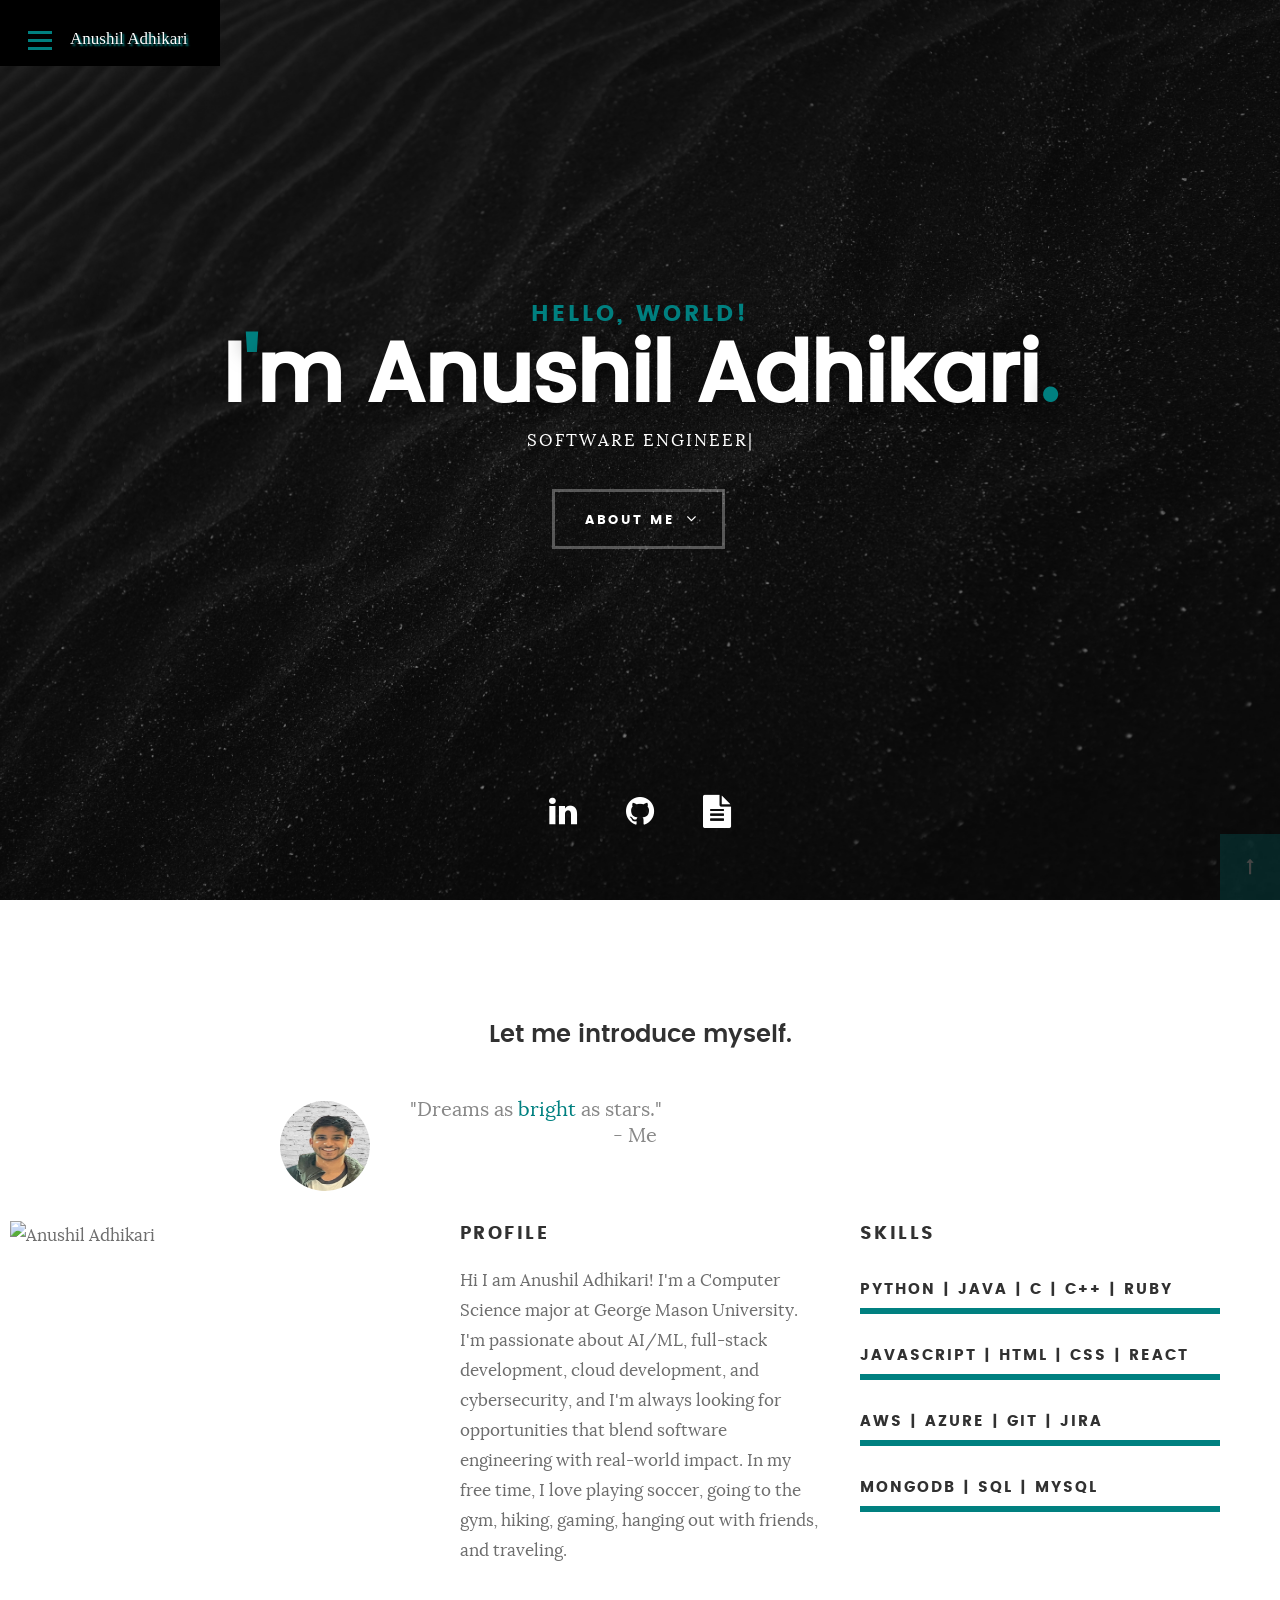
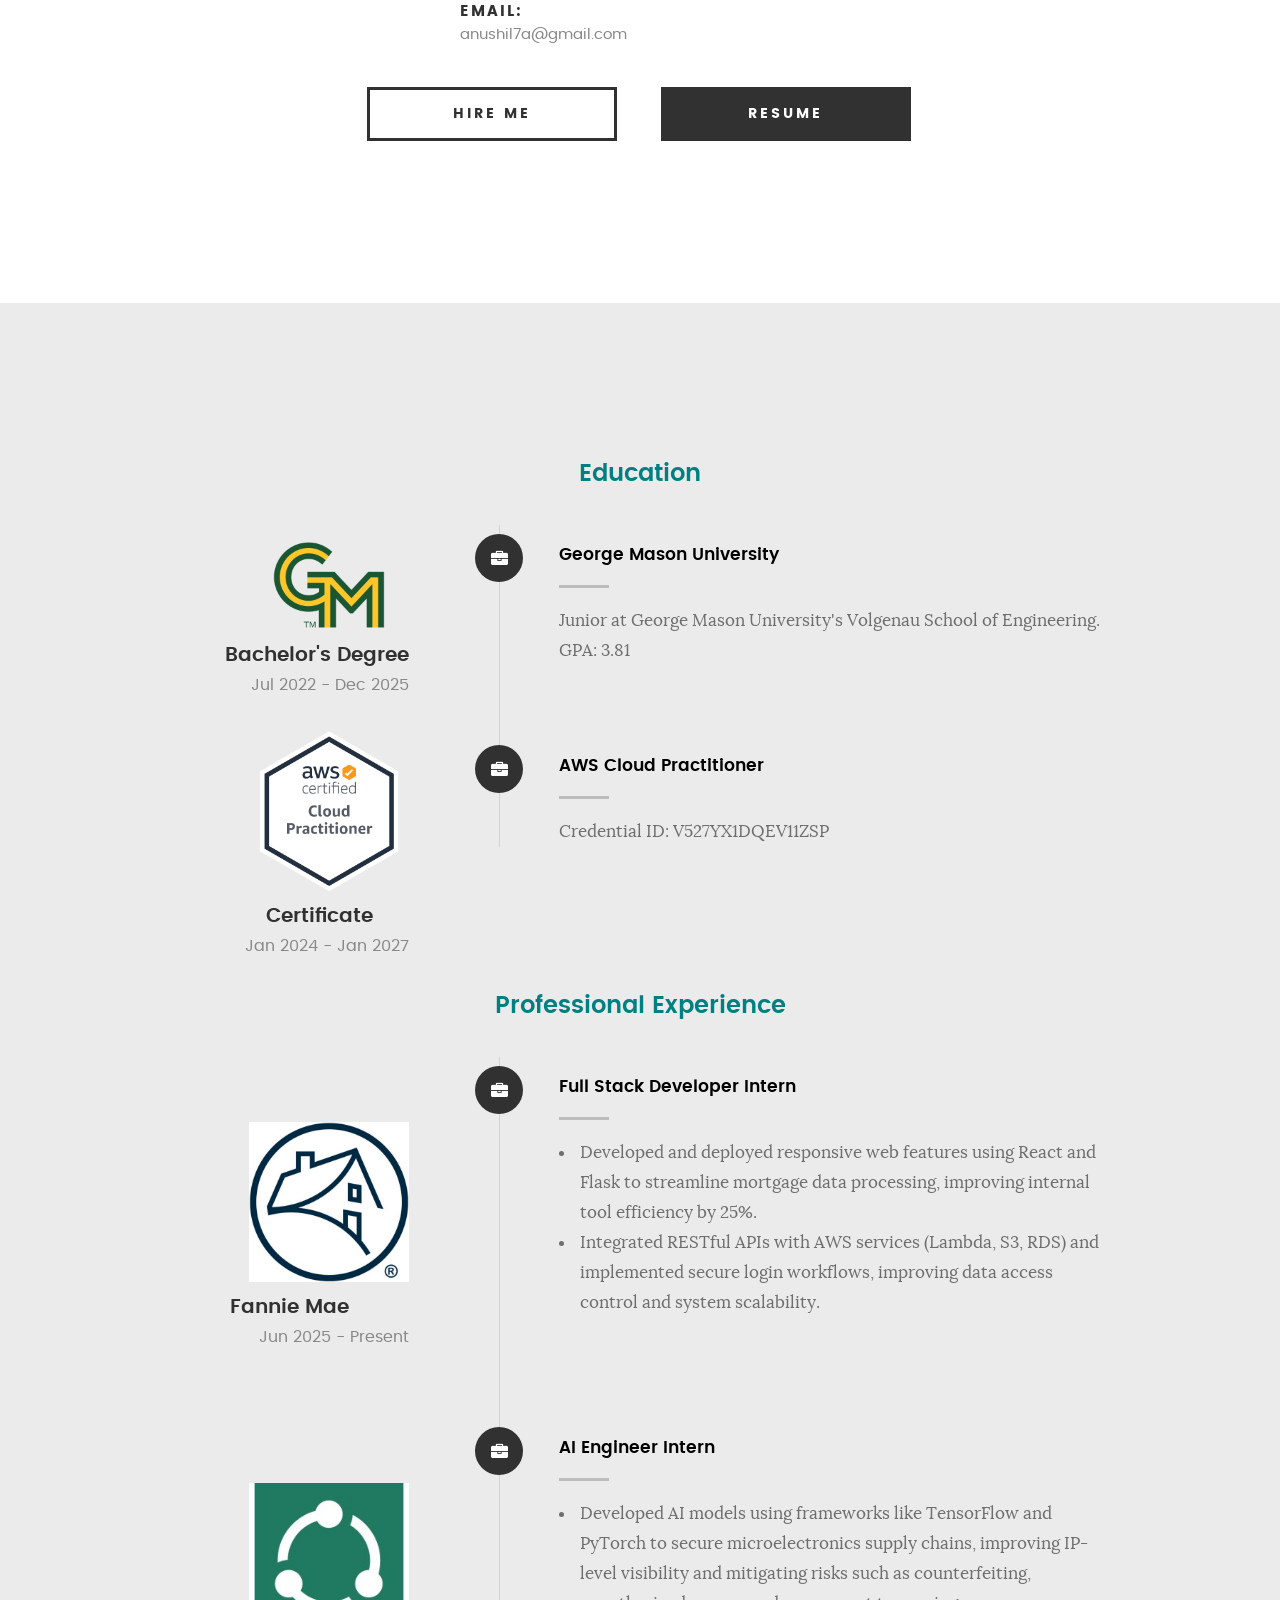
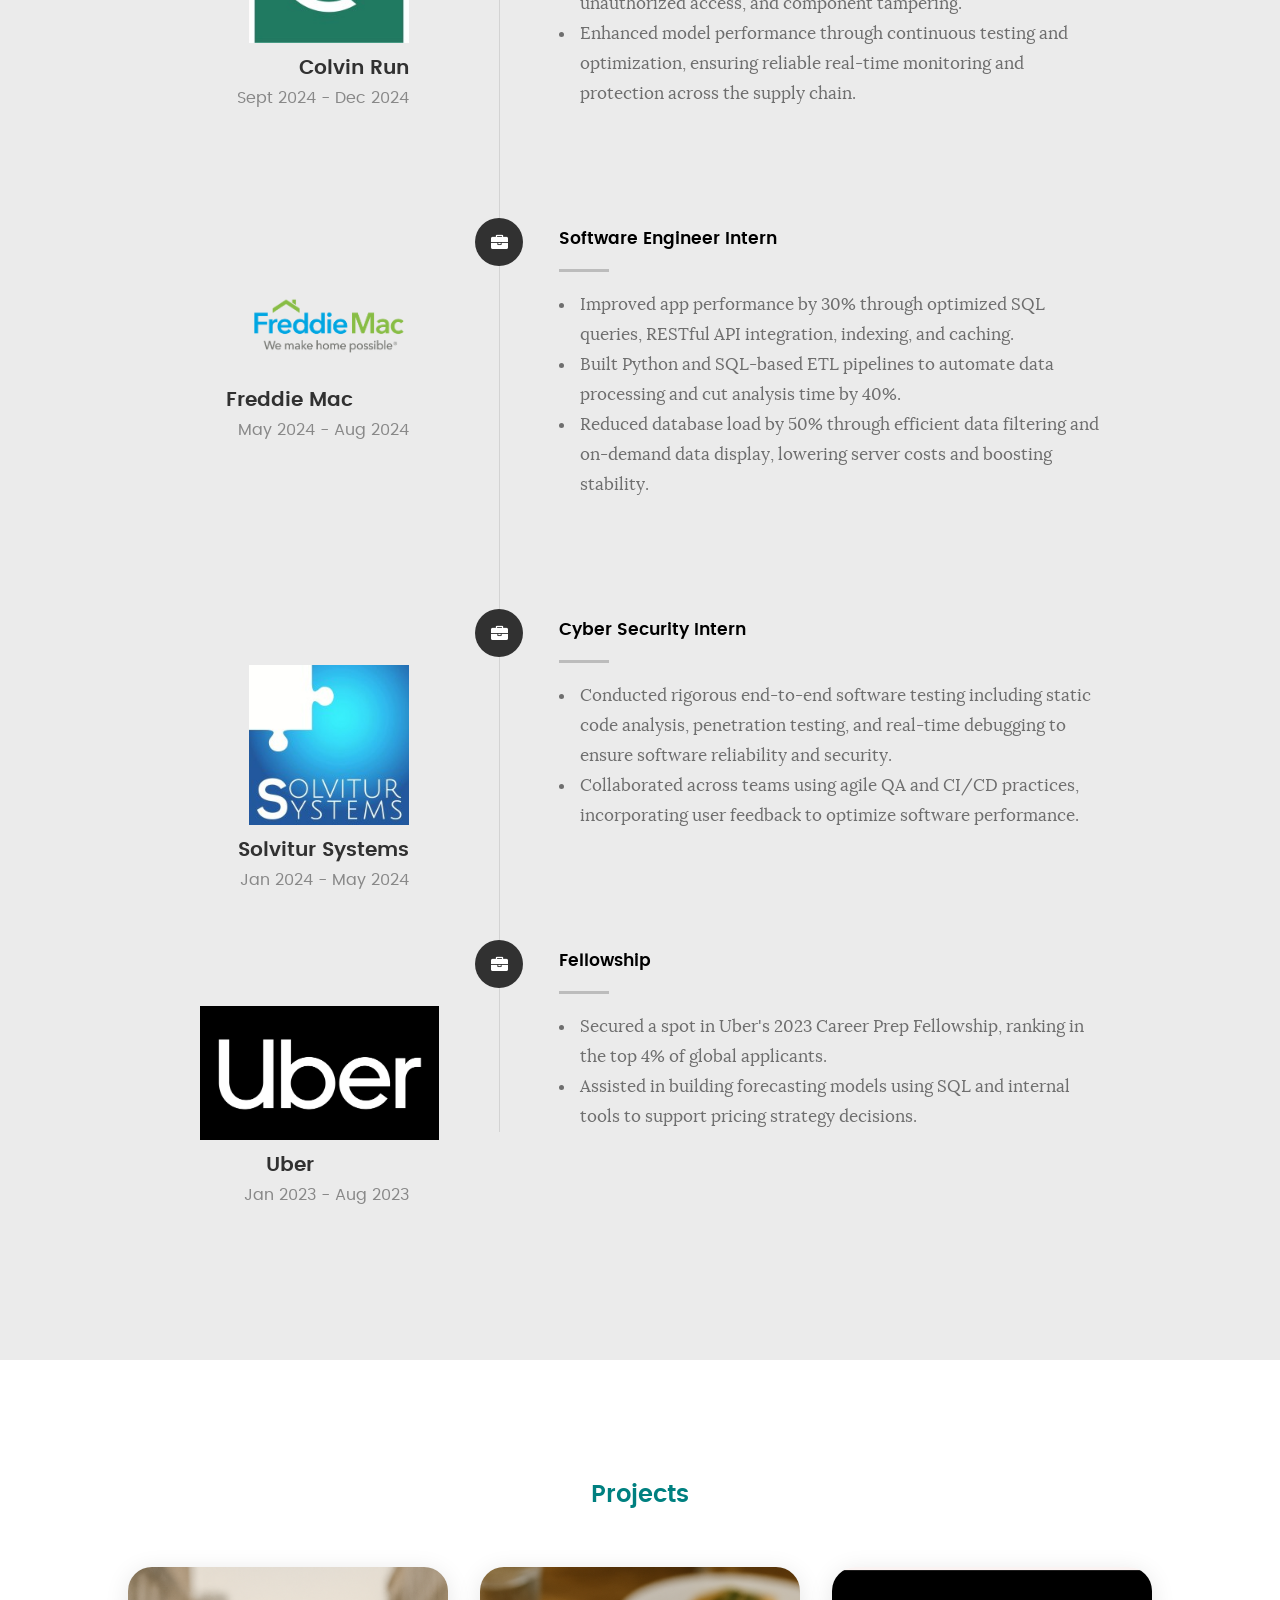
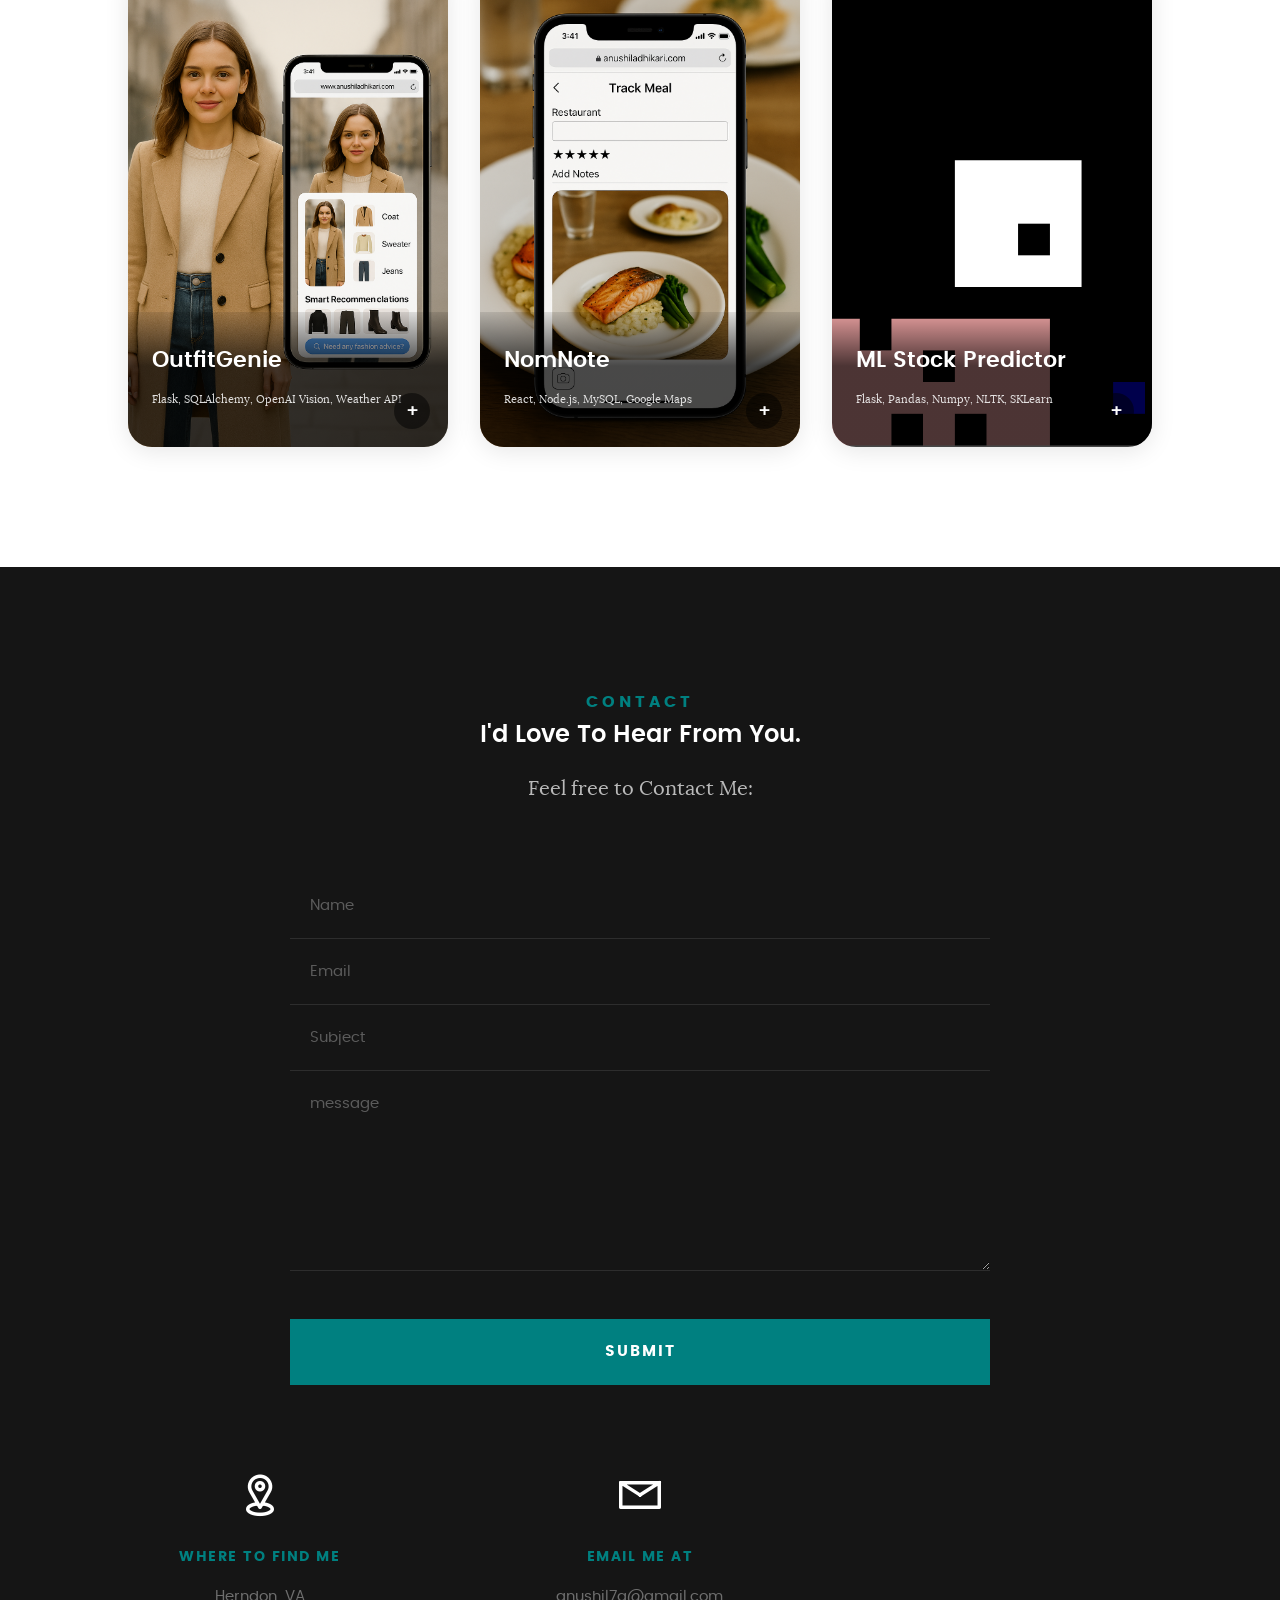
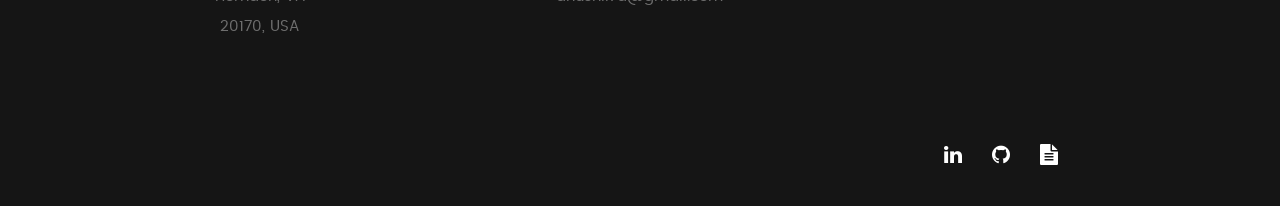
==== commit 7bac7428: "added video for outfitGenie" ====
--- a/index.html
+++ b/index.html
@@ -253,7 +253,7 @@
 
 	   				<div class="timeline-header" style="margin-bottom: 0px;">
 						<div class="company-logo">
-							<img src="../images/gmu.png" alt="GMU Logo" style="width:160px; height:auto">
+							<img src="images/gmu.png" alt="GMU Logo" style="width:160px; height:auto">
 						</div>
 	   					<h3>Bachelor's Degree</h3>
 	   					<p>Jul 2022 - Dec 2025</p>
@@ -274,7 +274,7 @@
 
 	   				<div class="timeline-header">
 						<div class="company-logo" style="margin-top: -20px;">
-							<img src="../images/aws.png" alt="AWS cloud practitioner Logo" style="width:160px; height:auto">
+							<img src="images/aws.png" alt="AWS cloud practitioner Logo" style="width:160px; height:auto">
 						</div>
 						<h3 style="text-align: center;margin-left: 60px;">Certificate</h3>
 	   					<p>Jan 2024 - Jan 2027</p>
@@ -313,7 +313,7 @@
 
 					<div class="timeline-header">
 						<div class="company-logo">
-							<img src="../images/channels4_profile.jpg" alt="Fannie Mae Logo" style="width:160px; height:auto; margin-left:50px; margin-top:50px">
+							<img src="images/channels4_profile.jpg" alt="Fannie Mae Logo" style="width:160px; height:auto; margin-left:50px; margin-top:50px">
 						</div>
 						<h3 style="text-align: center;">Fannie Mae</h3>
 						<p>Jun 2025 - Present</p>
@@ -361,7 +361,7 @@
 
 					<div class="timeline-header">
 						<div class="company-logo">
-							<img src="../images/f1.png" alt="Freddie Mac Logo" style="width:160px; height:auto; margin-left:50px; margin-top:50px">
+							<img src="images/f1.png" alt="Freddie Mac Logo" style="width:160px; height:auto; margin-left:50px; margin-top:50px">
 						</div>
 						<h3 style="text-align: center;">Freddie Mac</h3>
 						<p>May 2024 - Aug 2024</p>
@@ -388,7 +388,7 @@
 
 					<div class="timeline-header">
 						<div class="company-logo">
-							<img src="../images/sol.jpeg" alt="Solvitur Systems Logo" style="width:160px; height:auto; margin-left:50px; margin-top:50px">
+							<img src="images/sol.jpeg" alt="Solvitur Systems Logo" style="width:160px; height:auto; margin-left:50px; margin-top:50px">
 						</div>
 						<h3>Solvitur Systems</h3>
 						<p>Jan 2024 - May 2024</p>
@@ -412,7 +412,7 @@
 
 					<div class="timeline-header">
 						<div class="company-logo">
-							<img src="../images/Uber.webp" alt="Uber Logo" style="width:300px; height:auto; margin-left:30px; margin-top:60px">
+							<img src="images/Uber.webp" alt="Uber Logo" style="width:300px; height:auto; margin-left:30px; margin-top:60px">
 						</div>
 						<h3 style="text-align: center;">Uber</h3>
 						<p>Jan 2023 - Aug 2023</p>
@@ -620,7 +620,10 @@
        </div>
        <a href="https://github.com/anushil7a/OutfitGenie" target="_blank" style="display:inline-block; background:#008080 !important; color:#fff; font-weight:600; font-size:1.2rem; border-radius:24px; padding:12px 32px; margin-bottom:32px; text-decoration:none;">View on GitHub</a>
        <div style="margin-top:24px;">
-         <img src="images/portfolio/outfitgenie.png" alt="OutfitGenie Screenshot" style="max-width:90%; border-radius:16px; box-shadow:0 2px 12px rgba(0,0,0,0.08);">
+         <video controls style="max-width:90%; border-radius:16px; box-shadow:0 2px 12px rgba(0,0,0,0.08);" poster="images/portfolio/outfitgenie.png">
+           <source src="images/outfitVid.mp4" type="video/mp4">
+           Your browser does not support the video tag.
+         </video>
        </div>
      </div>
    </div>
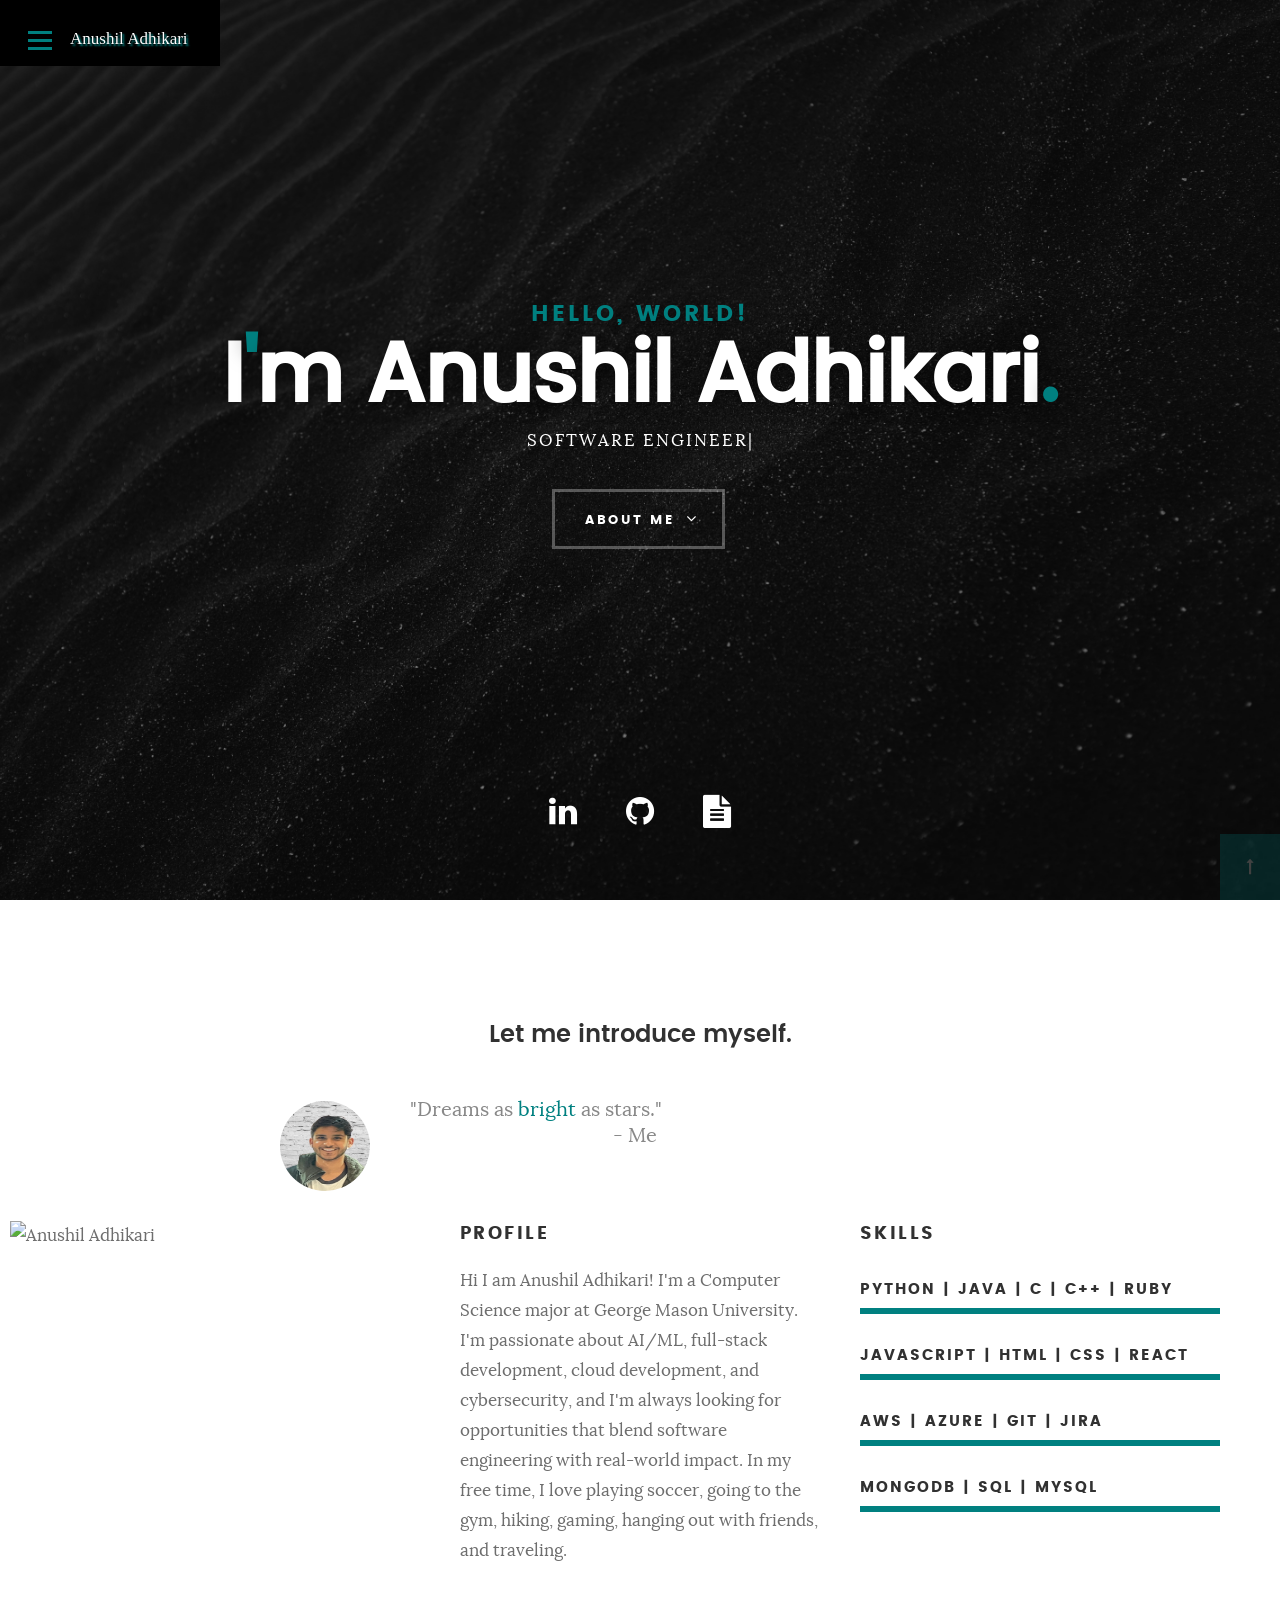
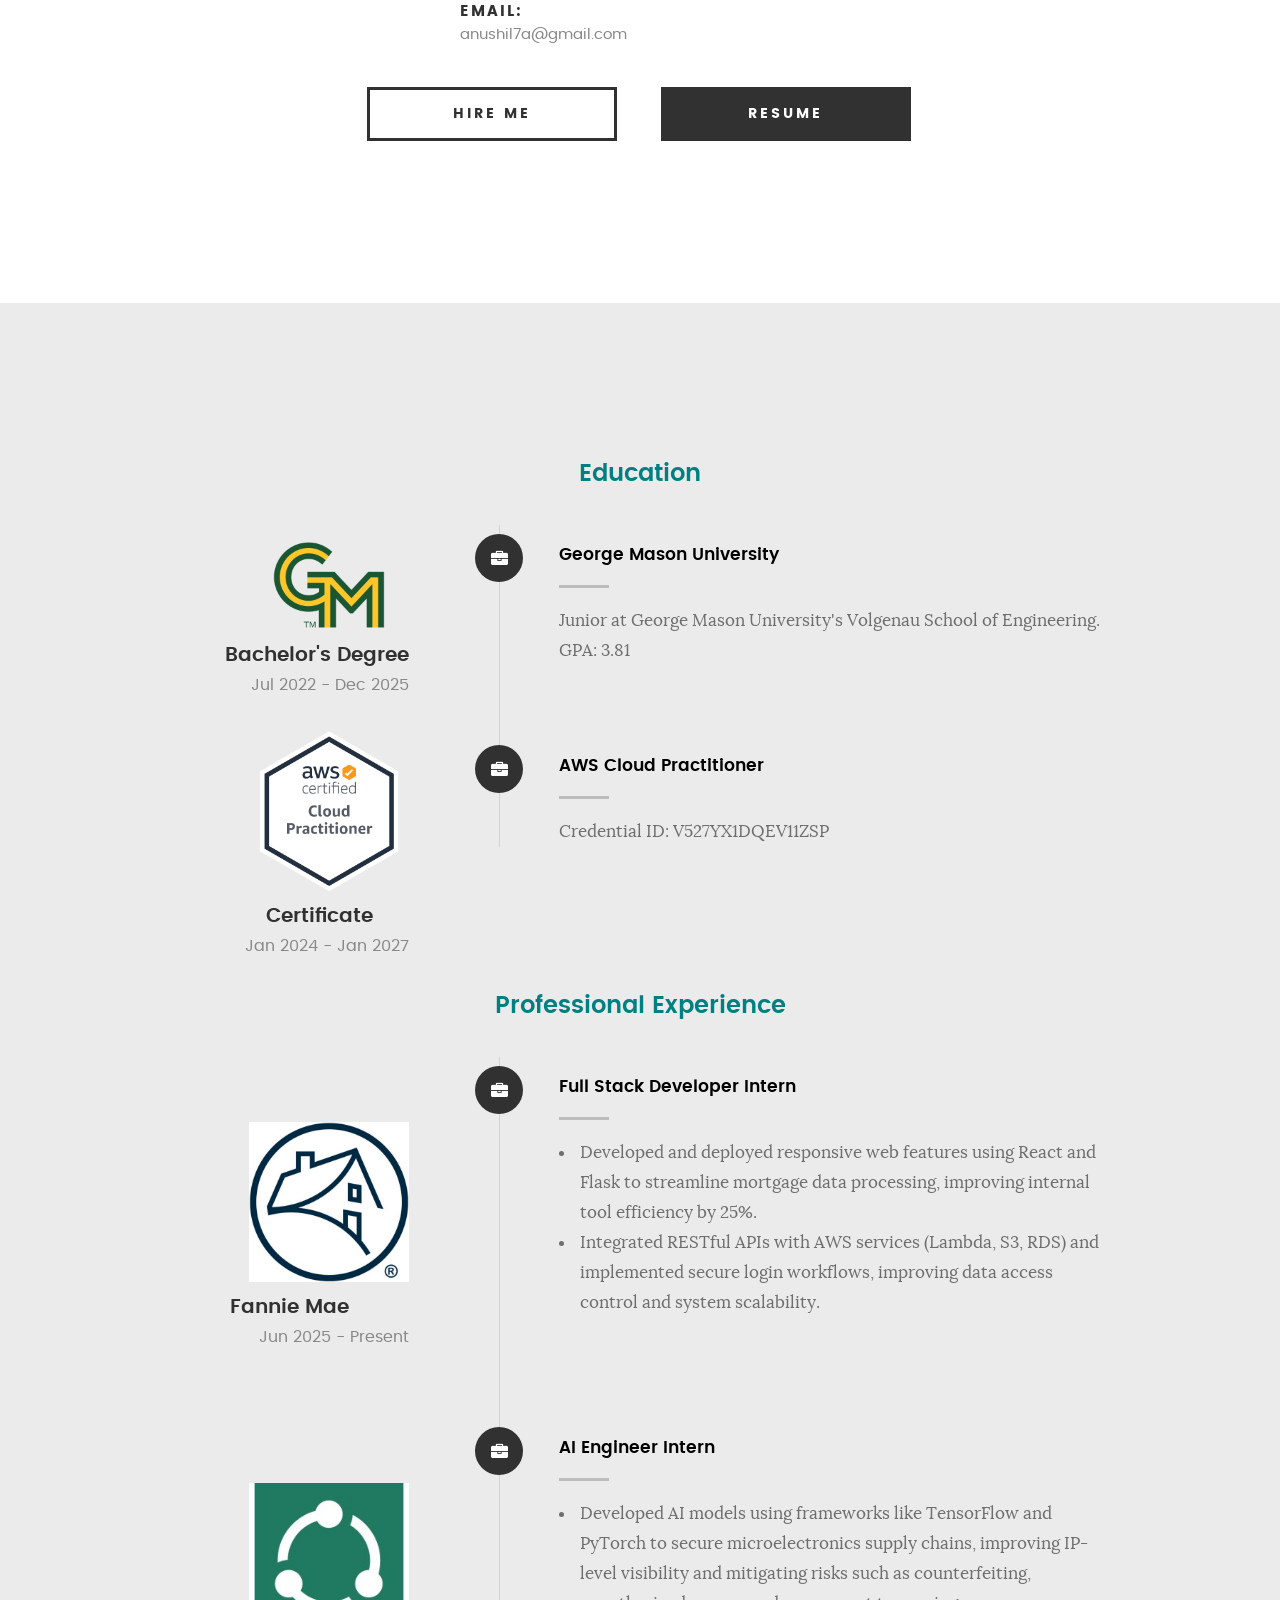
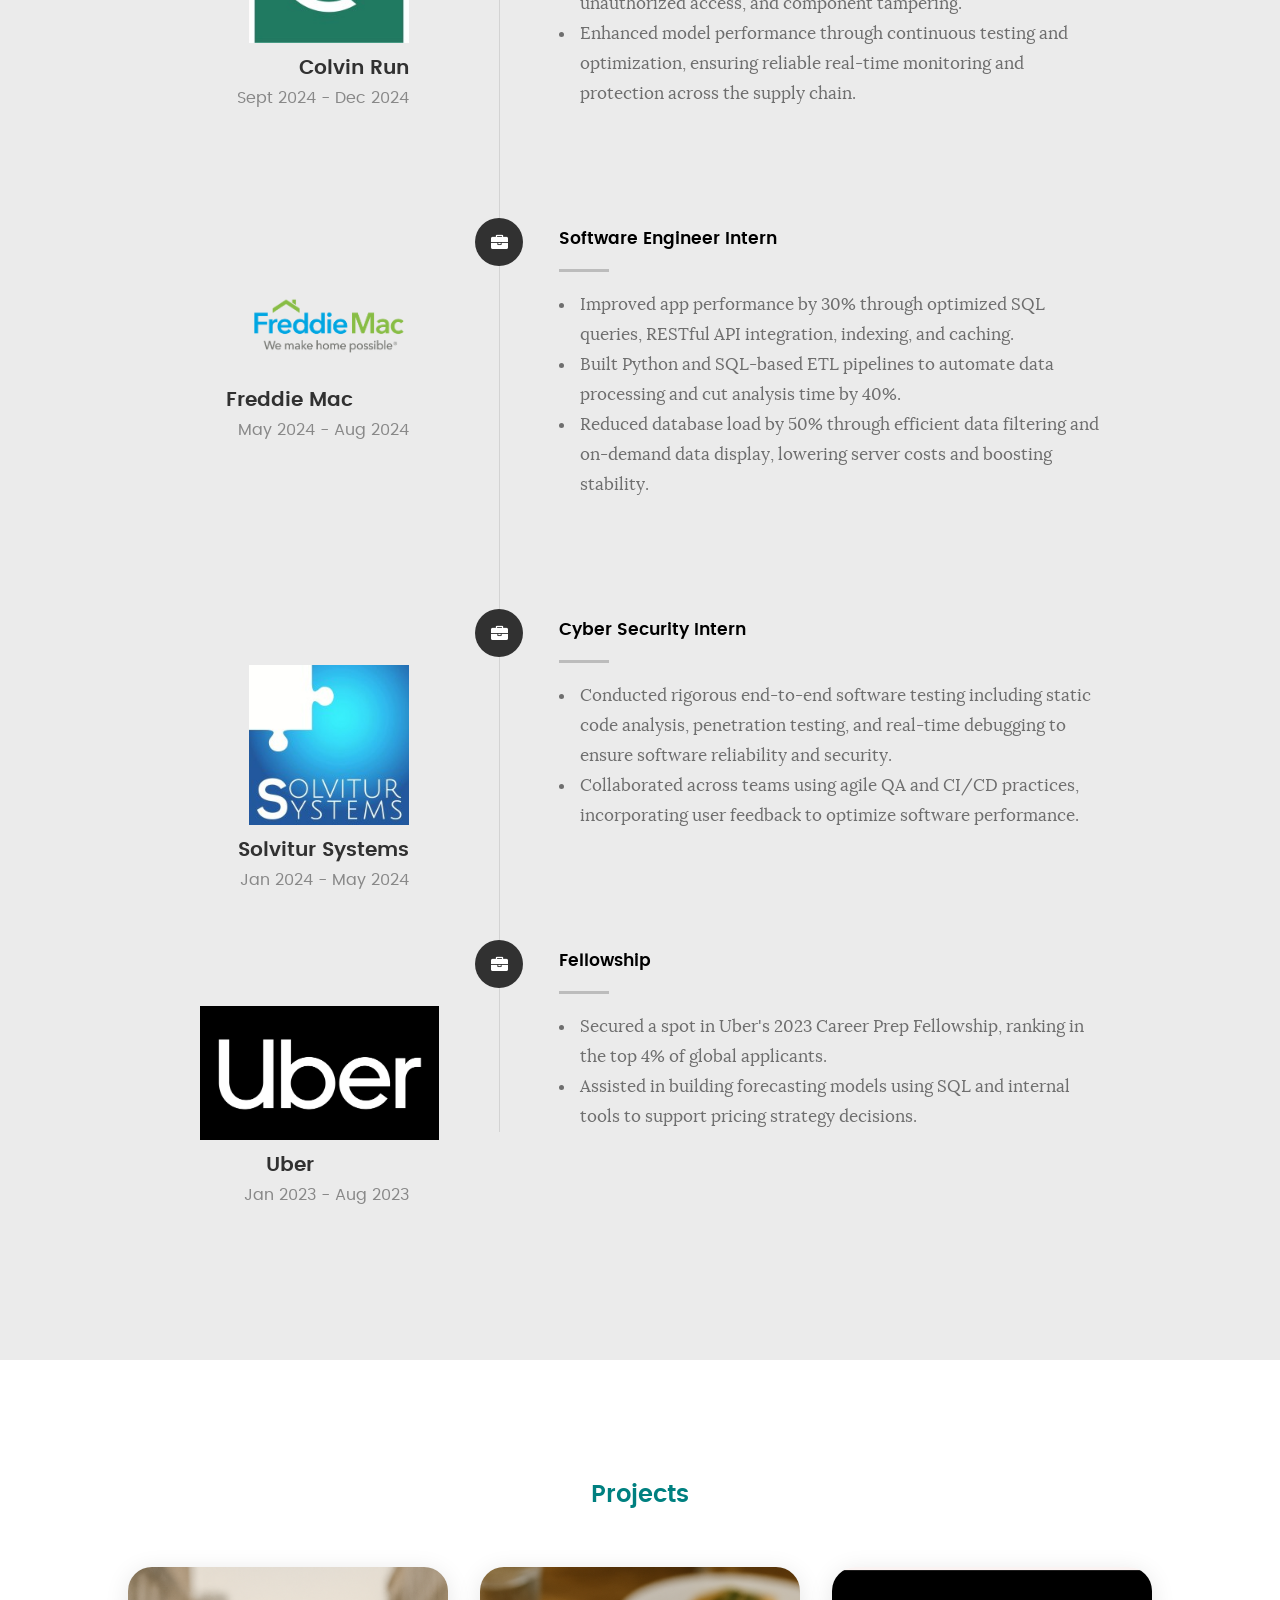
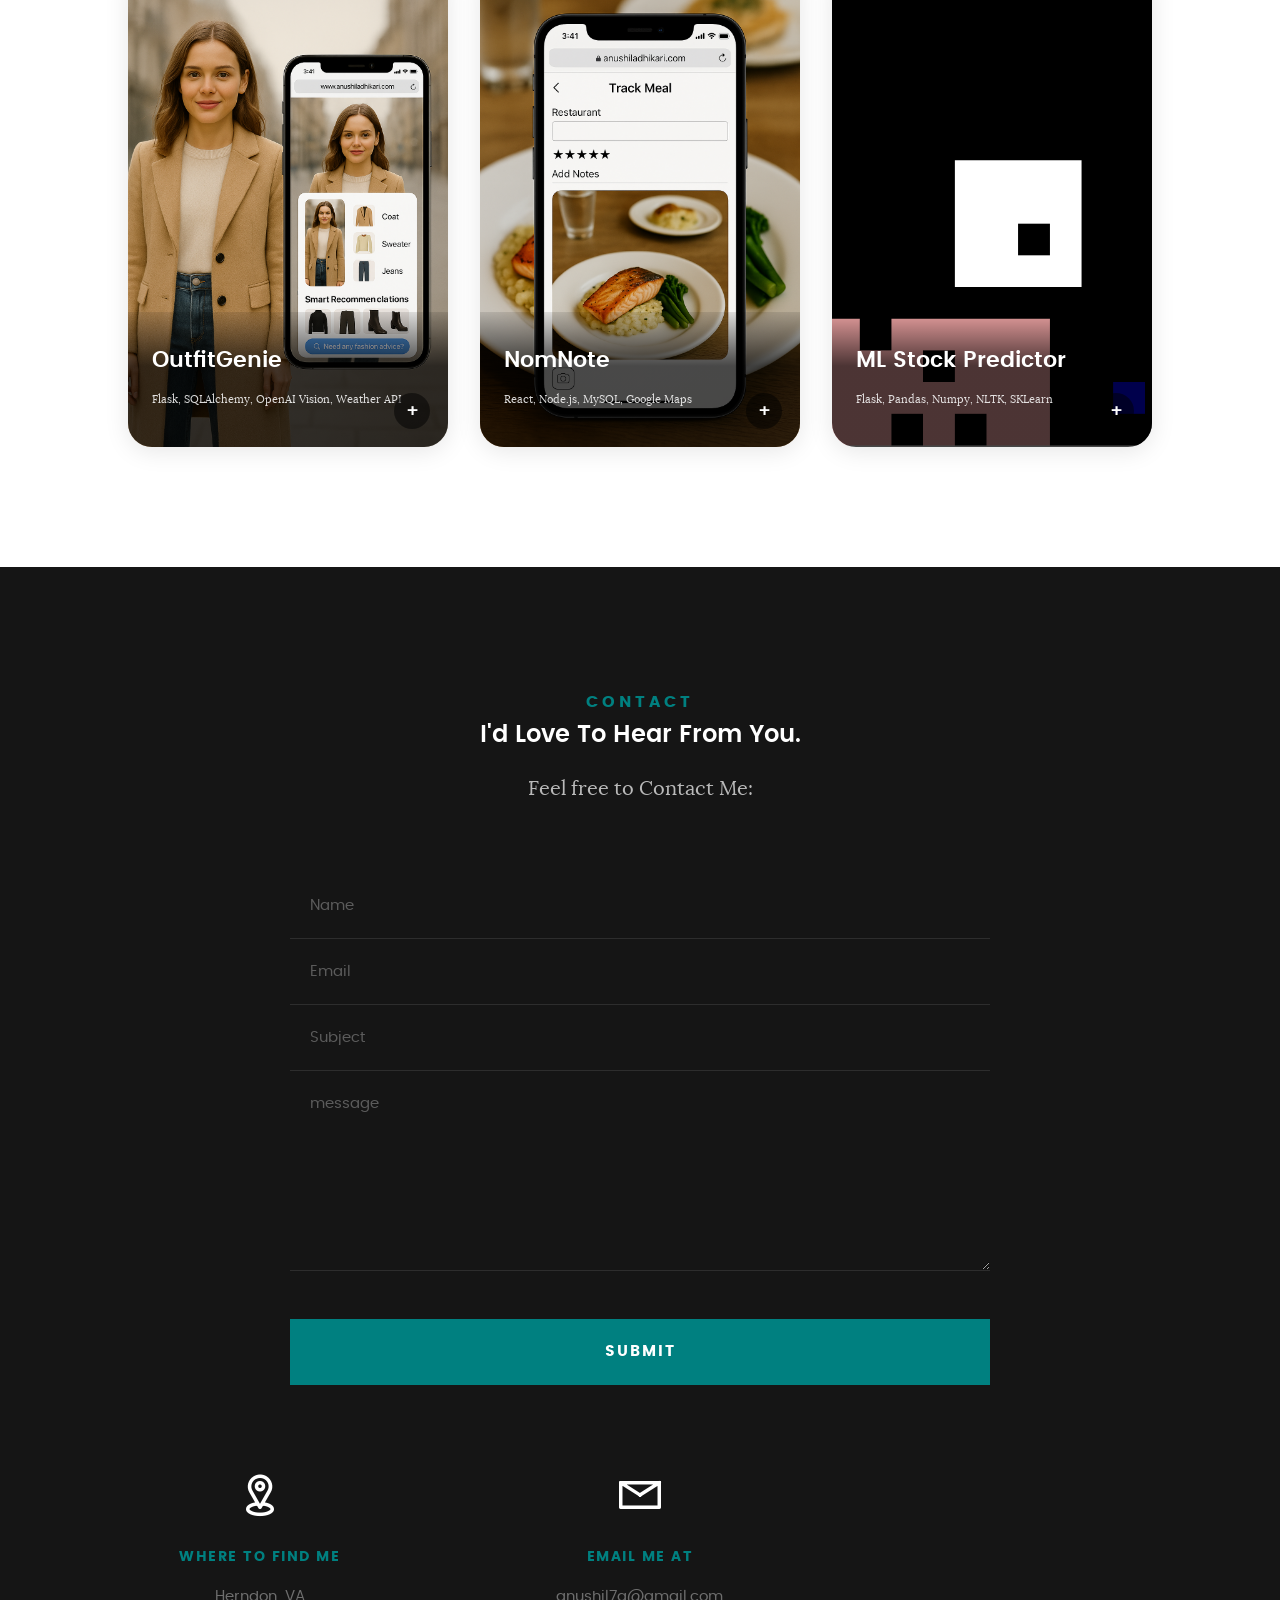
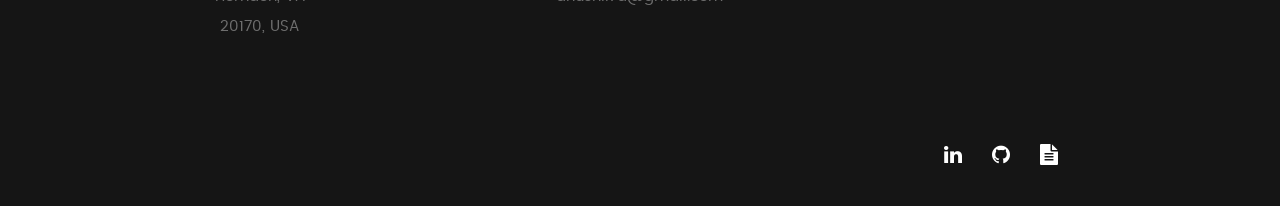
==== commit 42659a0f: "made sound work for NomTracker" ====
--- a/index.html
+++ b/index.html
@@ -638,7 +638,7 @@
        </div>
        <a href="https://github.com/anushil7a/NomNote" target="_blank" style="display:inline-block; background:#1877f2; color:#fff; font-weight:600; font-size:1.2rem; border-radius:24px; padding:12px 32px; margin-bottom:32px; text-decoration:none;">View on GitHub</a>
        <div style="margin-top:24px;">
-         <video controls style="max-width:90%; border-radius:16px; box-shadow:0 2px 12px rgba(0,0,0,0.08);" poster="images/NomTrackerPic.png">
+         <video controls style="max-width:90%; border-radius:16px; box-shadow:0 2px 12px rgba(0,0,0,0.08);" poster="images/NomTrackerPic.png" muted="false">
            <source src="images/NomFood.mp4" type="video/mp4">
            Your browser does not support the video tag.
          </video>
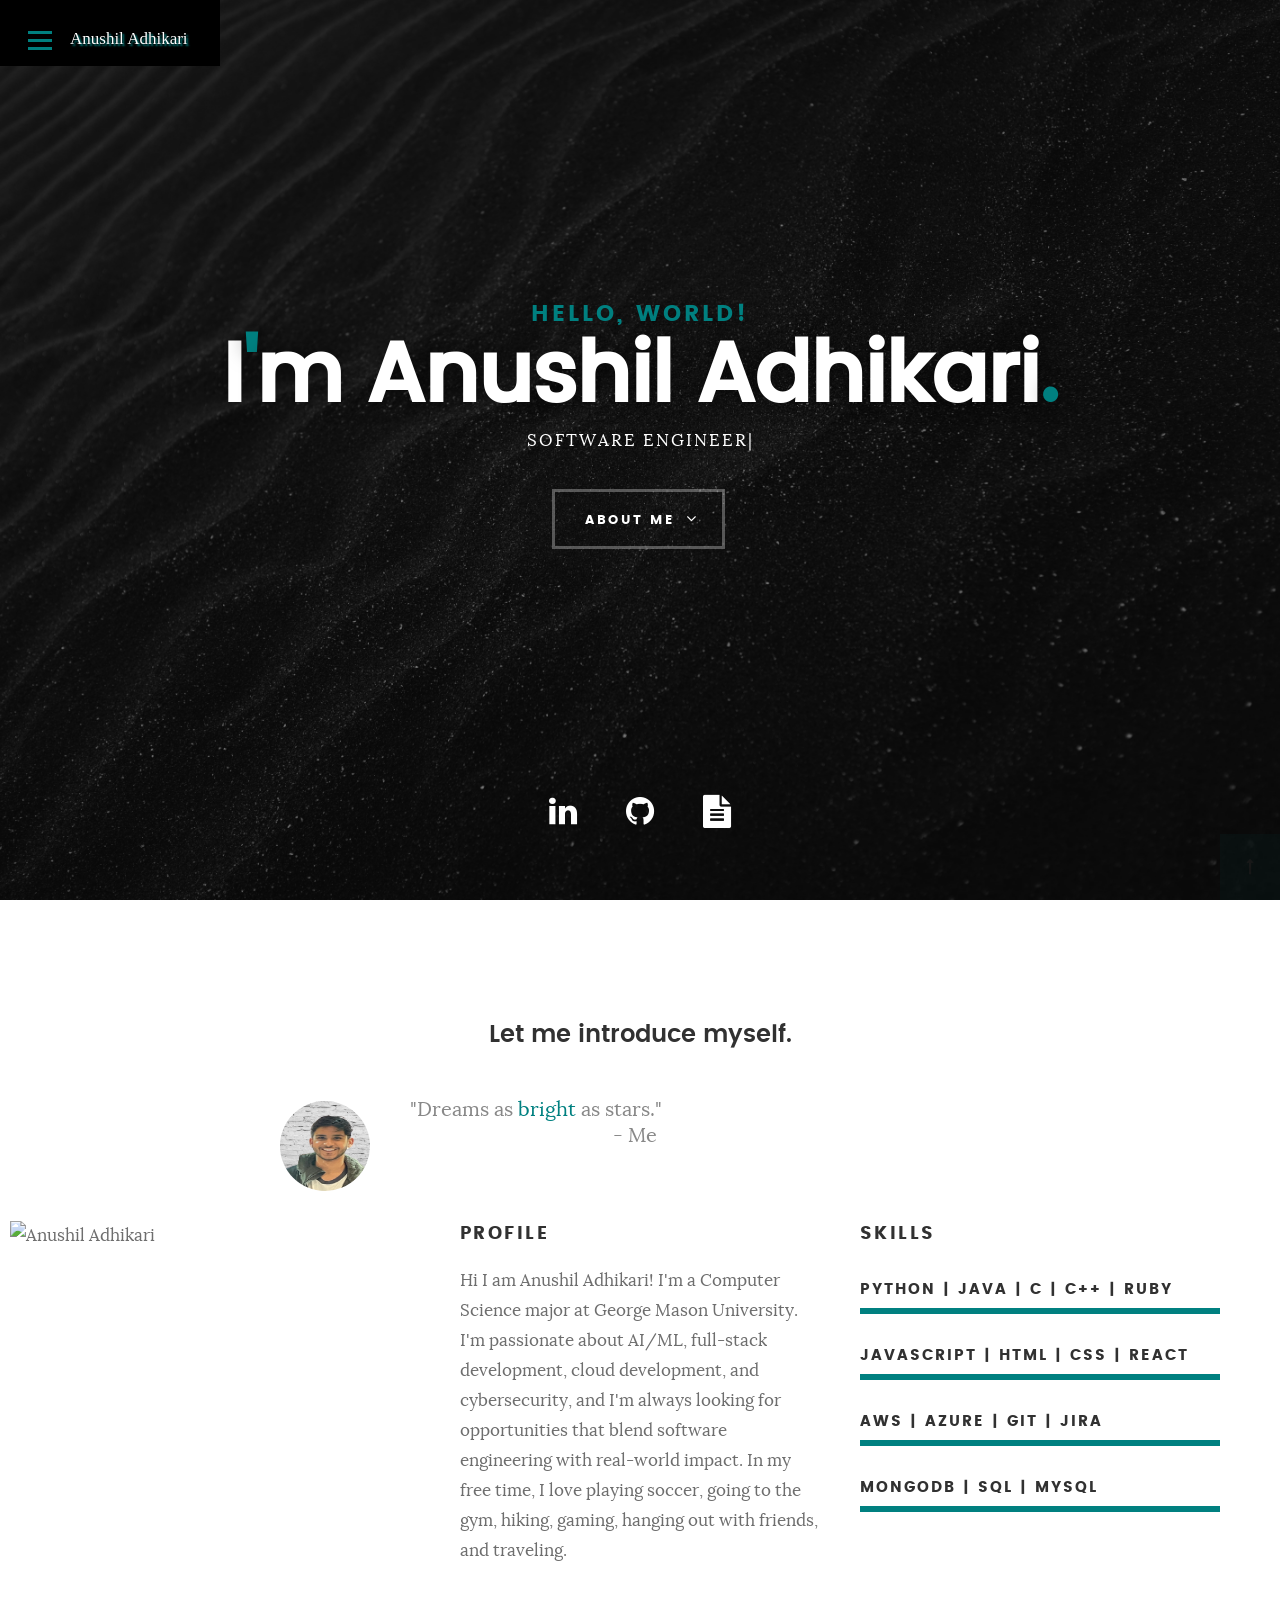
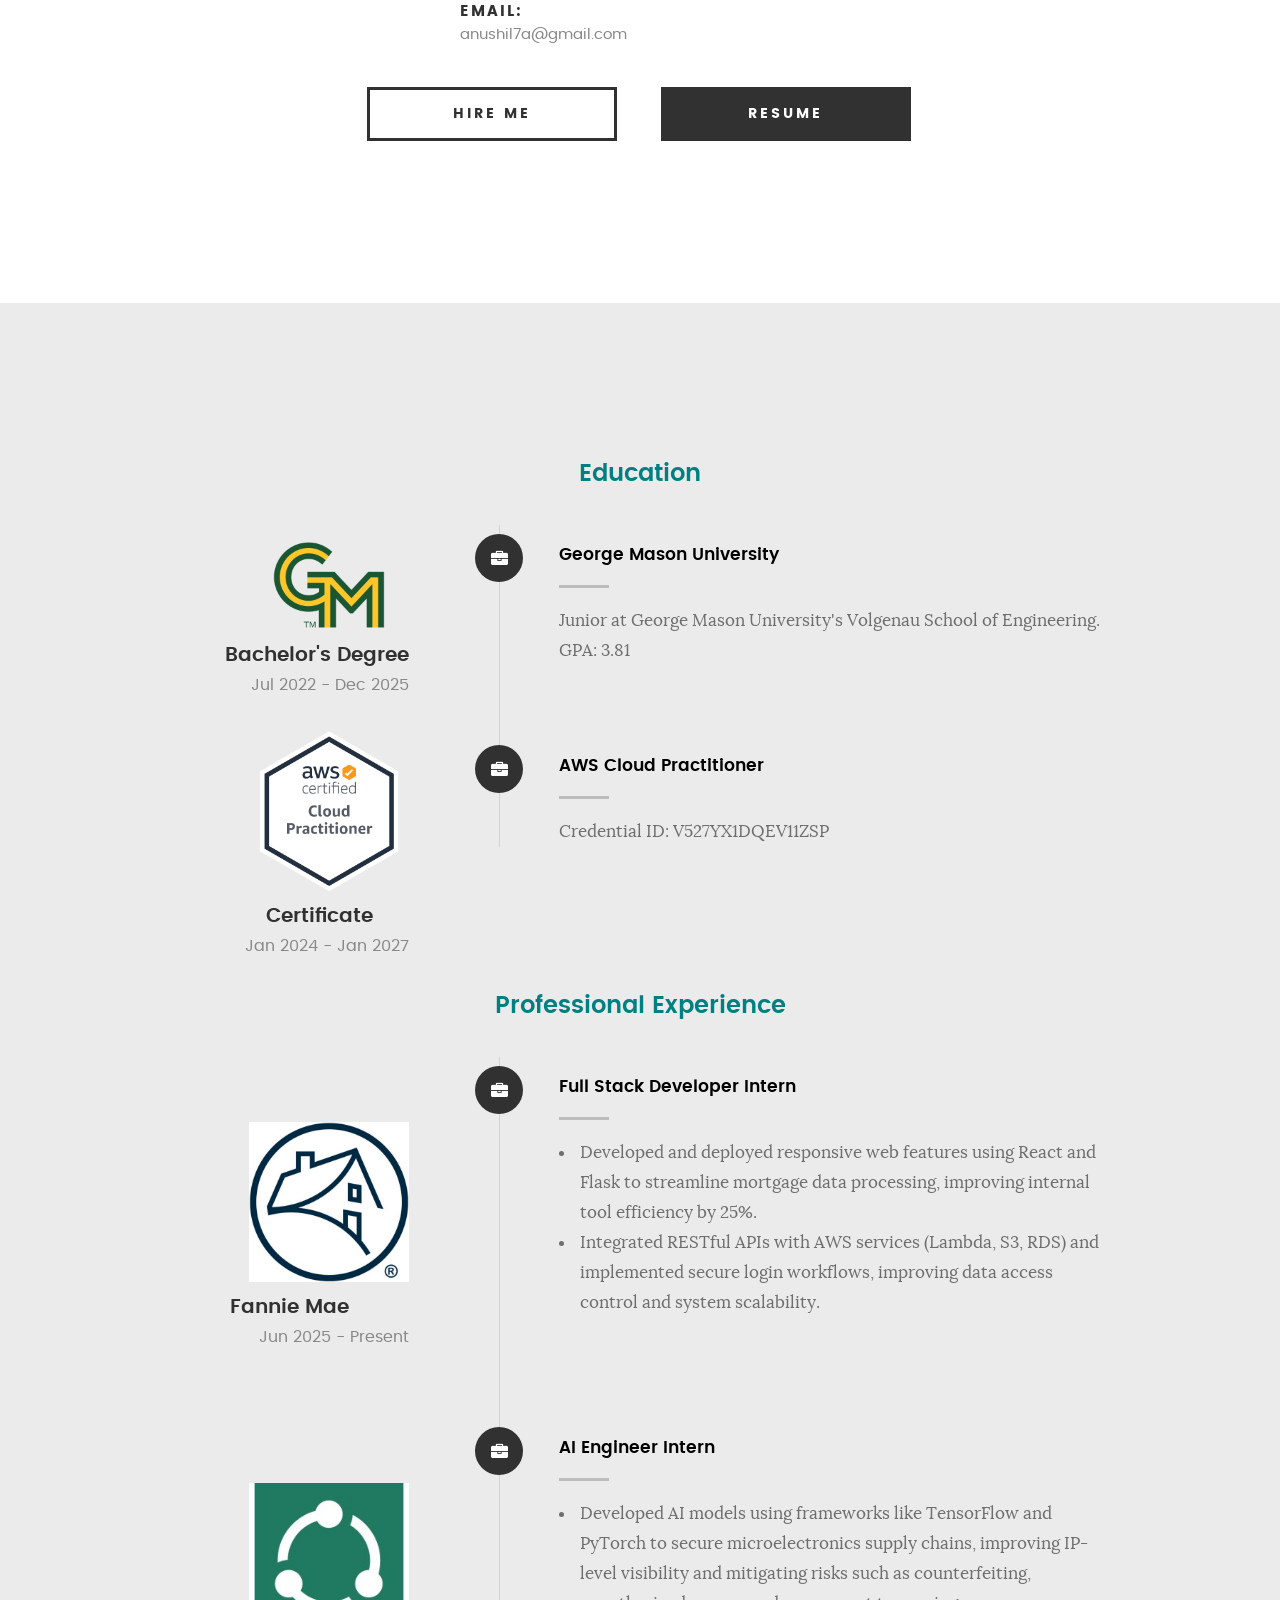
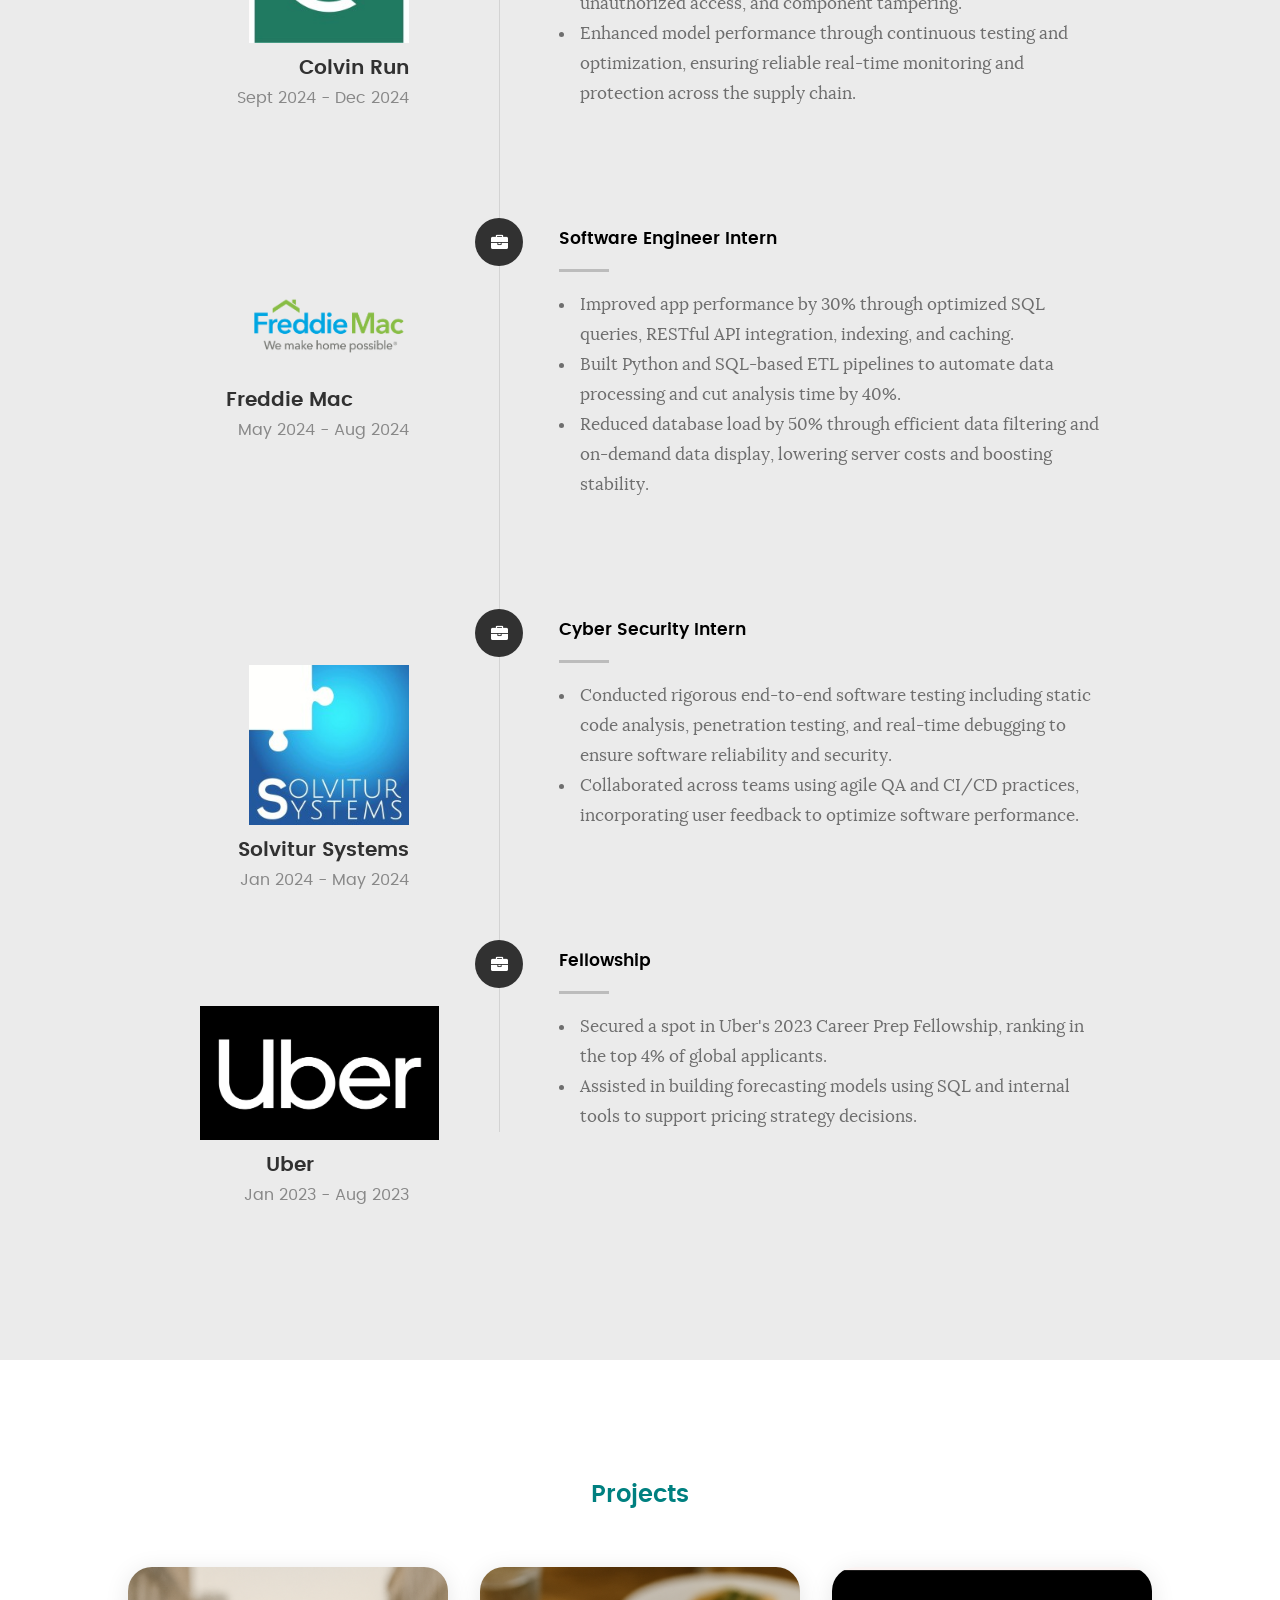
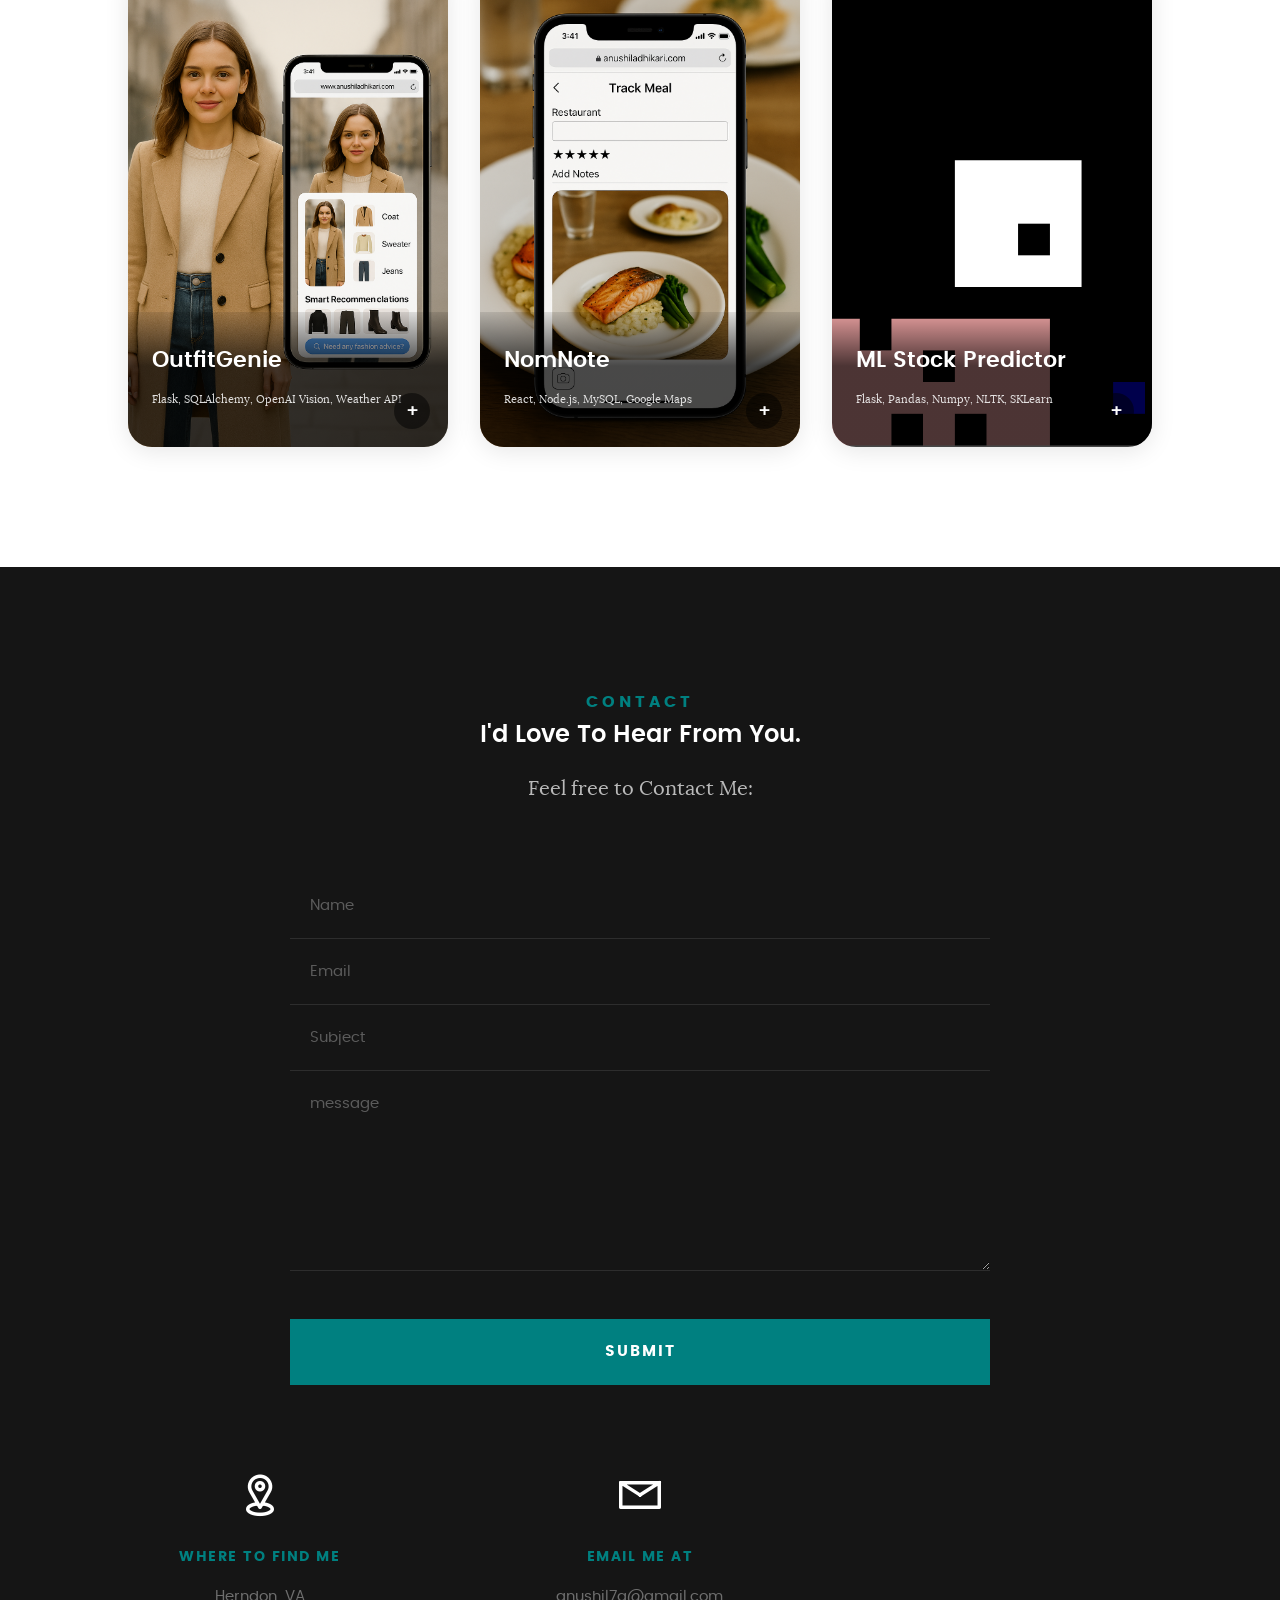
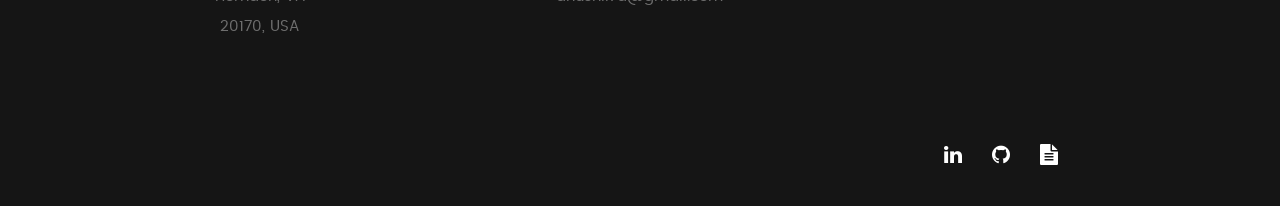
==== commit bf576eef: "made it faster" ====
--- a/index.html
+++ b/index.html
@@ -44,14 +44,16 @@
 
  	<!-- CSS
    ================================================== -->
+   <link rel="preload" href="css/base.css" as="style">
+   <link rel="preload" href="css/main.css" as="style">
    <link rel="stylesheet" href="css/base.css">  
    <link rel="stylesheet" href="css/main.css">
-   <link rel="stylesheet" href="css/vendor.css">     
+   <link rel="stylesheet" href="css/vendor.css" media="print" onload="this.media='all'">     
 
    <!-- script
    ================================================== -->   
 	<script src="js/modernizr.js"></script>
-	<script src="js/pace.min.js"></script>
+	<script src="js/pace.min.js" defer></script>
 
     <!-- Global site tag (gtag.js) - Google Analytics -->
 <!--     <script async src="https://www.googletagmanager.com/gtag/js?id=UA-153937526-1"></script> -->
@@ -156,7 +158,7 @@
 
    			<div class="intro-info">
 
-   				<img src="images/pic3.png" alt="Anushil Adhikari's picture">
+   				<img src="images/pic3.png" alt="Anushil Adhikari's picture" loading="lazy">
 
    				<p class="lead">"Dreams as <font color="#008080">bright</font> as stars."</p>
 				   <p class="lead" style="margin-top: -40px; margin-left: 203px;">- Me</p>
@@ -171,7 +173,7 @@
 		<div class="col-four tab-full">
 			<div class="profile-image" style="position: relative; left: -50px; margin-top: 0px;">
 				<!-- Replace with the path to your image -->
-				<img src="images/profile_pic.JPEG" alt="Anushil Adhikari" style="width:100%; height:420px; object-fit: cover;">
+				<img src="images/profile_pic.JPEG" alt="Anushil Adhikari" style="width:100%; height:420px; object-fit: cover;" loading="lazy">
 			</div>
 		</div>
 		
@@ -253,7 +255,7 @@
 
 	   				<div class="timeline-header" style="margin-bottom: 0px;">
 						<div class="company-logo">
-							<img src="images/gmu.png" alt="GMU Logo" style="width:160px; height:auto">
+							<img src="images/gmu.png" alt="GMU Logo" style="width:160px; height:auto" loading="lazy">
 						</div>
 	   					<h3>Bachelor's Degree</h3>
 	   					<p>Jul 2022 - Dec 2025</p>
@@ -274,7 +276,7 @@
 
 	   				<div class="timeline-header">
 						<div class="company-logo" style="margin-top: -20px;">
-							<img src="images/aws.png" alt="AWS cloud practitioner Logo" style="width:160px; height:auto">
+							<img src="images/aws.png" alt="AWS cloud practitioner Logo" style="width:160px; height:auto" loading="lazy">
 						</div>
 						<h3 style="text-align: center;margin-left: 60px;">Certificate</h3>
 	   					<p>Jan 2024 - Jan 2027</p>
@@ -313,7 +315,7 @@
 
 					<div class="timeline-header">
 						<div class="company-logo">
-							<img src="images/channels4_profile.jpg" alt="Fannie Mae Logo" style="width:160px; height:auto; margin-left:50px; margin-top:50px">
+							<img src="images/channels4_profile.jpg" alt="Fannie Mae Logo" style="width:160px; height:auto; margin-left:50px; margin-top:50px" loading="lazy">
 						</div>
 						<h3 style="text-align: center;">Fannie Mae</h3>
 						<p>Jun 2025 - Present</p>
@@ -337,7 +339,7 @@
 
 					<div class="timeline-header">
 						<div class="company-logo">
-							<img src="images/colvin.jpeg" alt="Colvin Run Logo" style="width:160px; height:auto; margin-left:50px; margin-top:50px">
+							<img src="images/colvin.jpeg" alt="Colvin Run Logo" style="width:160px; height:auto; margin-left:50px; margin-top:50px" loading="lazy">
 						</div>
 						<h3>Colvin Run</h3>
 						<p>Sept 2024 - Dec 2024</p>
@@ -361,7 +363,7 @@
 
 					<div class="timeline-header">
 						<div class="company-logo">
-							<img src="images/f1.png" alt="Freddie Mac Logo" style="width:160px; height:auto; margin-left:50px; margin-top:50px">
+							<img src="images/f1.png" alt="Freddie Mac Logo" style="width:160px; height:auto; margin-left:50px; margin-top:50px" loading="lazy">
 						</div>
 						<h3 style="text-align: center;">Freddie Mac</h3>
 						<p>May 2024 - Aug 2024</p>
@@ -388,7 +390,7 @@
 
 					<div class="timeline-header">
 						<div class="company-logo">
-							<img src="images/sol.jpeg" alt="Solvitur Systems Logo" style="width:160px; height:auto; margin-left:50px; margin-top:50px">
+							<img src="images/sol.jpeg" alt="Solvitur Systems Logo" style="width:160px; height:auto; margin-left:50px; margin-top:50px" loading="lazy">
 						</div>
 						<h3>Solvitur Systems</h3>
 						<p>Jan 2024 - May 2024</p>
@@ -412,7 +414,7 @@
 
 					<div class="timeline-header">
 						<div class="company-logo">
-							<img src="images/Uber.webp" alt="Uber Logo" style="width:300px; height:auto; margin-left:30px; margin-top:60px">
+							<img src="images/Uber.webp" alt="Uber Logo" style="width:300px; height:auto; margin-left:30px; margin-top:60px" loading="lazy">
 						</div>
 						<h3 style="text-align: center;">Uber</h3>
 						<p>Jan 2023 - Aug 2023</p>
@@ -605,9 +607,9 @@
 
    <!-- Java Script
    ================================================== --> 
-   <script src="js/jquery-2.1.3.min.js"></script>
-   <script src="js/plugins.js"></script>
-   <script src="js/main.js"></script>
+   <script src="js/jquery-2.1.3.min.js" defer></script>
+   <script src="js/plugins.js" defer></script>
+   <script src="js/main.js" defer></script>
 
    <!-- Modals -->
    <div id="modal-outfit" class="custom-modal" style="display:none; position:fixed; z-index:9999; left:0; top:0; width:100vw; height:100vh; background:rgba(0,0,0,0.4); align-items:center; justify-content:center; overflow-y:auto;">
@@ -638,7 +640,7 @@
        </div>
        <a href="https://github.com/anushil7a/NomNote" target="_blank" style="display:inline-block; background:#1877f2; color:#fff; font-weight:600; font-size:1.2rem; border-radius:24px; padding:12px 32px; margin-bottom:32px; text-decoration:none;">View on GitHub</a>
        <div style="margin-top:24px;">
-         <video controls style="max-width:90%; border-radius:16px; box-shadow:0 2px 12px rgba(0,0,0,0.08);" poster="images/NomTrackerPic.png" muted="false">
+         <video controls style="max-width:90%; border-radius:16px; box-shadow:0 2px 12px rgba(0,0,0,0.08);" poster="images/NomTrackerPic.png">
            <source src="images/NomFood.mp4" type="video/mp4">
            Your browser does not support the video tag.
          </video>
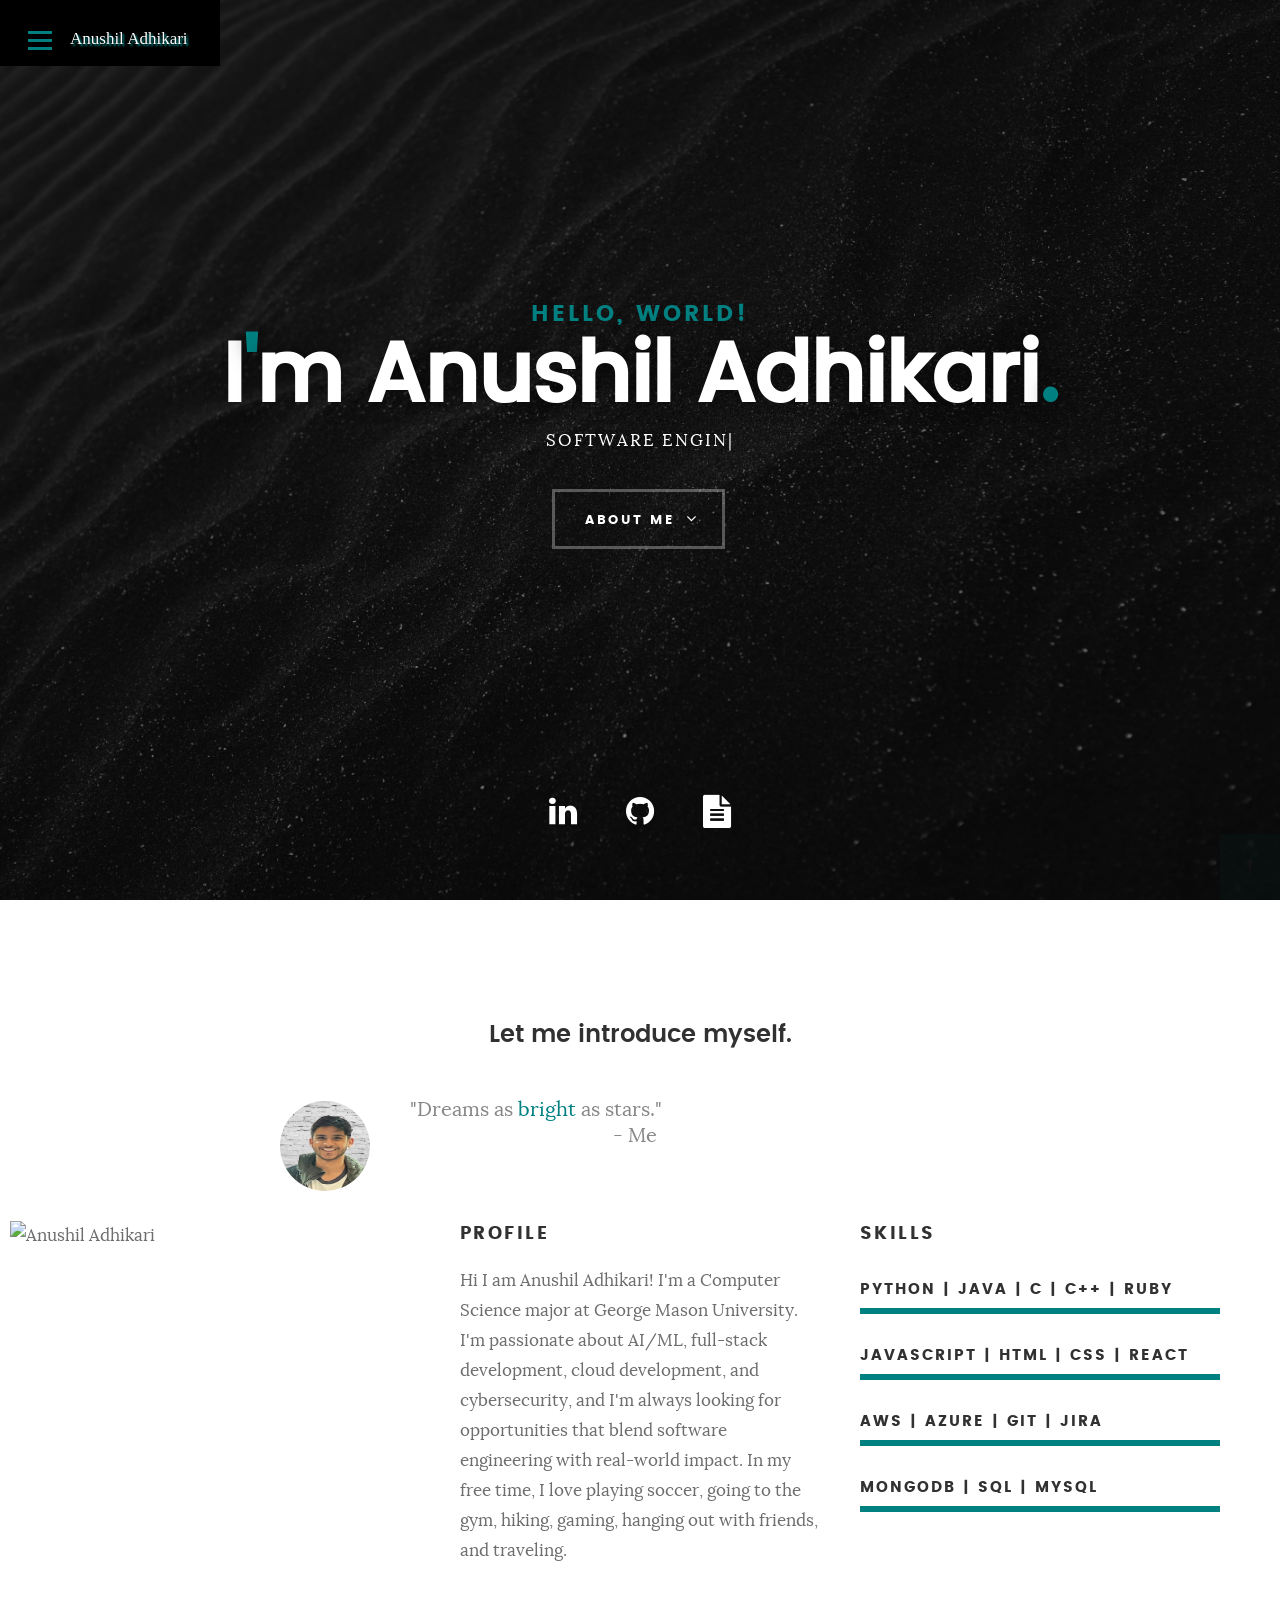
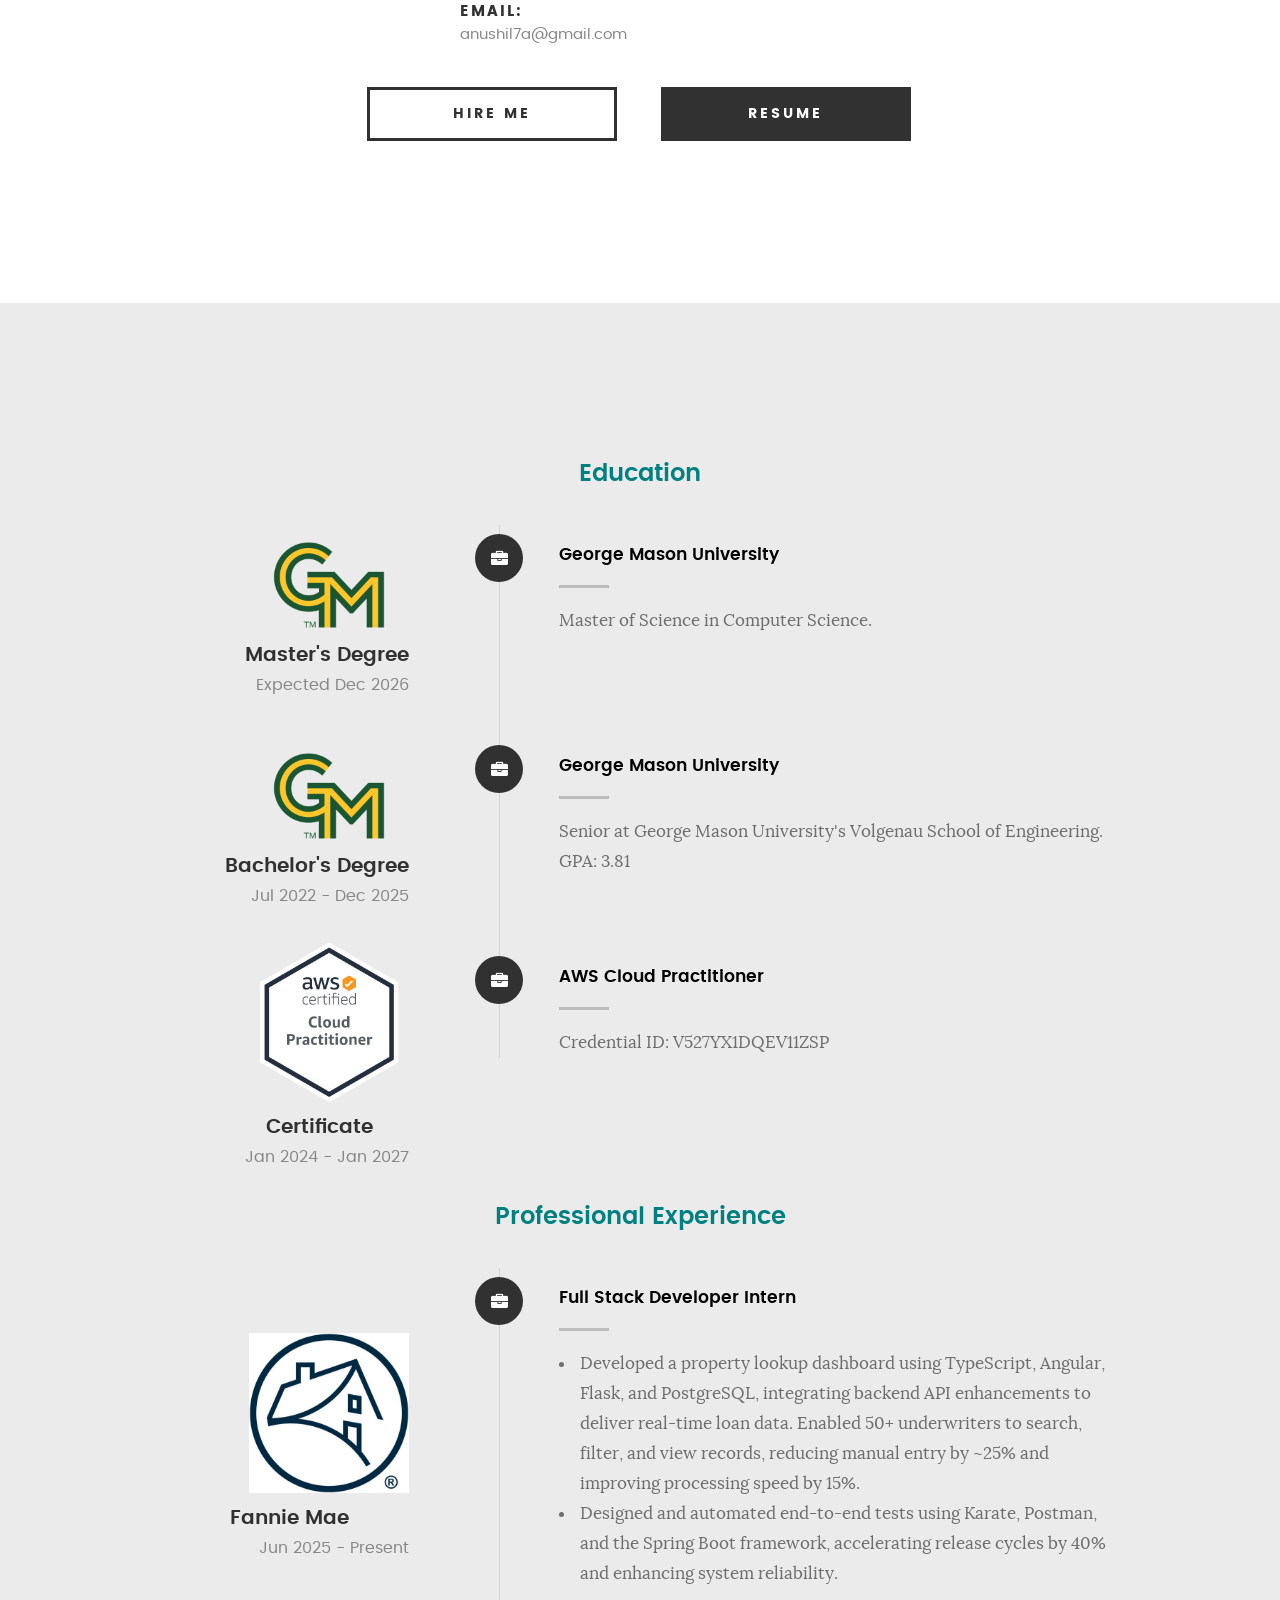
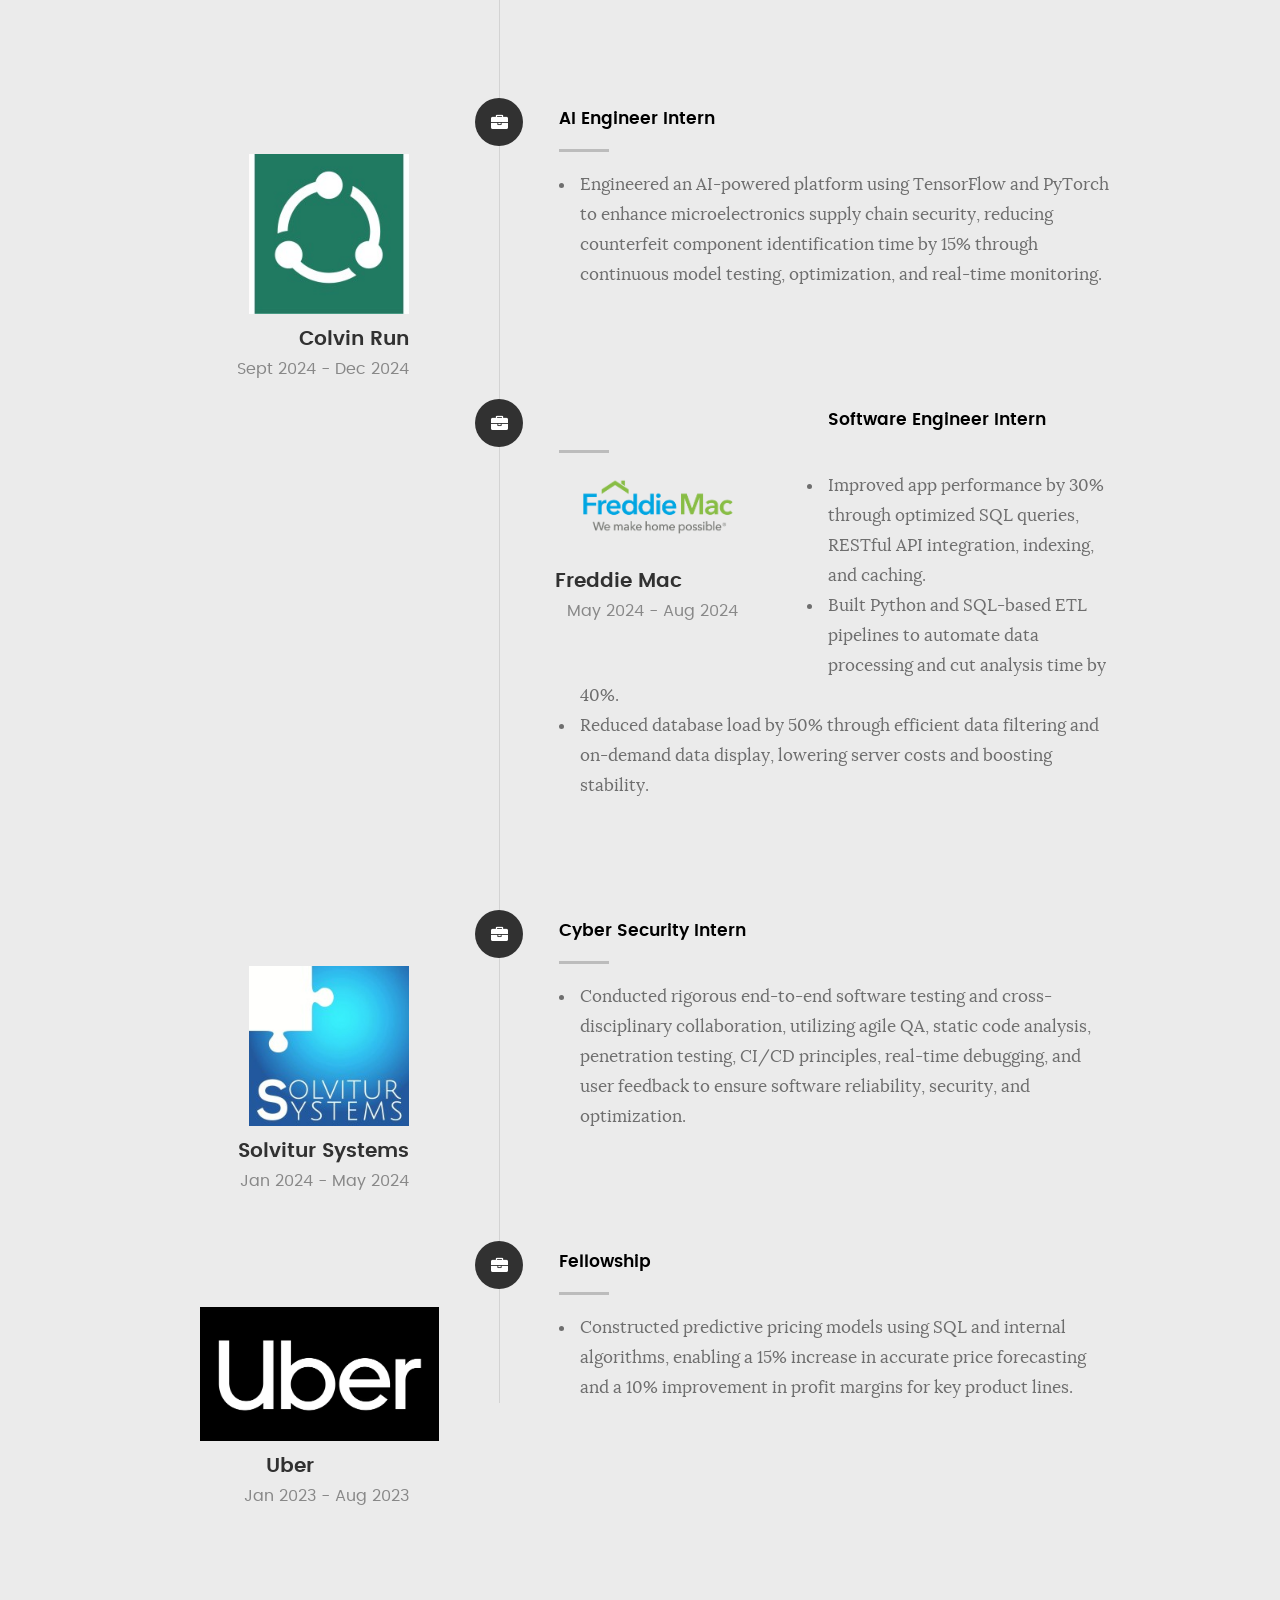
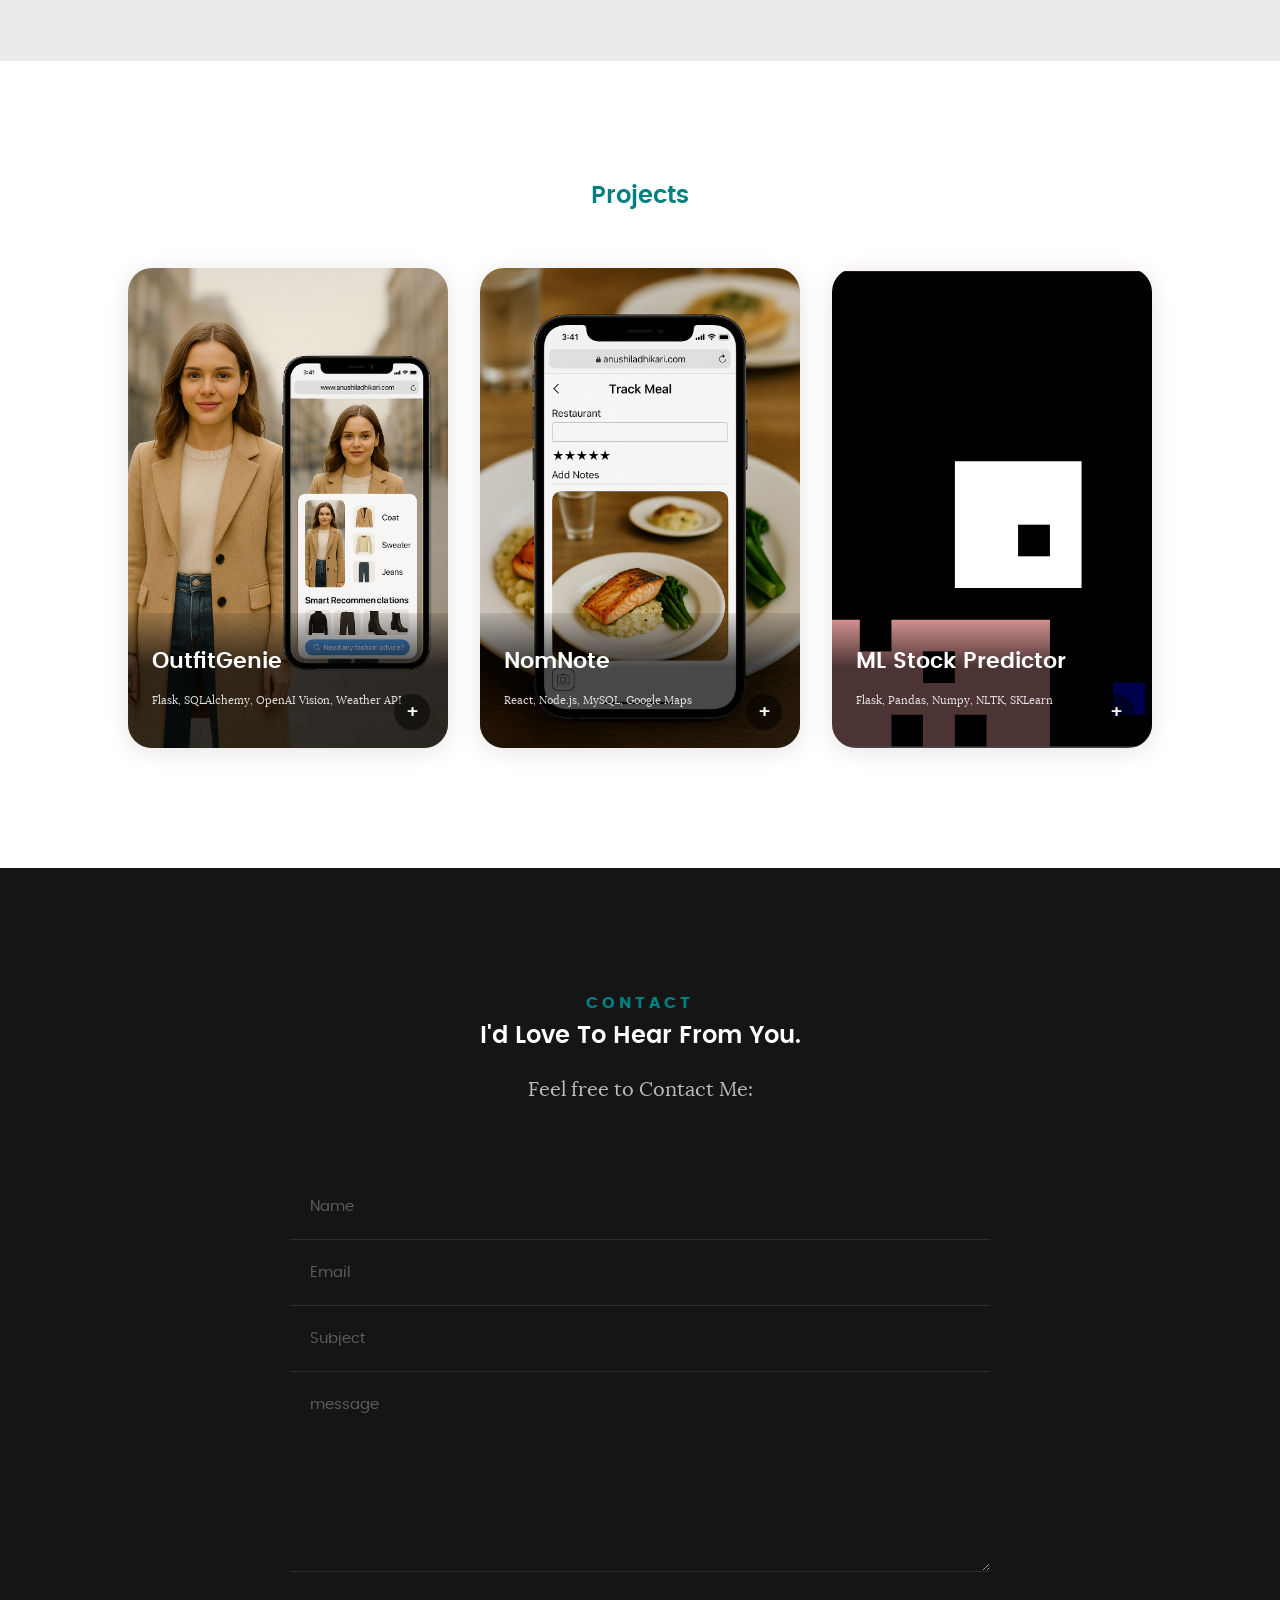
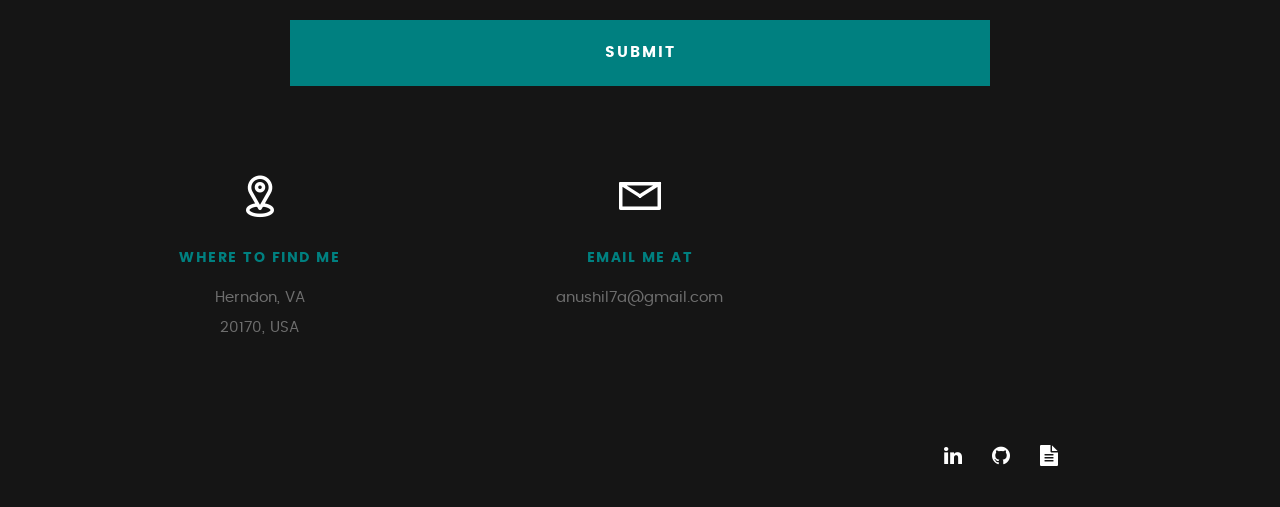
==== commit 59e0c05b: "Content updates: experience bullets; adjust OutfitGenie video behavior; education ordering and spaci" ====
--- a/index.html
+++ b/index.html
@@ -140,7 +140,7 @@
 	   <ul class="intro-social">
 		<li><a href="https://www.linkedin.com/in/anushil-adhikari/" target="_blank" rel="noopener noreferrer"><i class="fa fa-linkedin"></i></a></li>
 		<li><a href="https://github.com/anushil7a" target="_blank" rel="noopener noreferrer"><i class="fa fa-github"></i></a></li>
-		<li><a href="https://drive.google.com/file/d/1i7Vk8BKzoo6nciCpRCa7y1OuoyZn-GsA/view?usp=sharing" target="_blank" rel="noopener noreferrer"><i class="fa fa-resume"></i></a></li>
+		<li><a href="https://drive.google.com/file/d/1orvvXx3Pclwh2R39APV1cxCfMuH3Cv8G/view?usp=sharing" target="_blank" rel="noopener noreferrer"><i class="fa fa-resume"></i></a></li>
 	</ul> <!-- /intro-social -->
 	
    </section> <!-- /intro -->
@@ -216,7 +216,7 @@
 	<div class="row button-section">
 		<div class="col-twelve">
 		   <a href="#contact" title="Hire Me" class="button stroke smoothscroll">Hire Me</a>
-		   <a href="https://drive.google.com/file/d/1i7Vk8BKzoo6nciCpRCa7y1OuoyZn-GsA/view?usp=sharing" title="Resume" class="button button-primary" target="_blank" rel="noopener noreferrer">Resume</a>
+		   <a href="https://drive.google.com/file/d/1orvvXx3Pclwh2R39APV1cxCfMuH3Cv8G/view?usp=sharing" title="Resume" class="button button-primary" target="_blank" rel="noopener noreferrer">Resume</a>
 		</div>   		
 	</div>
 	
@@ -247,26 +247,49 @@
 
    			<div class="timeline-wrap">
 
-	   			<div class="timeline-block" style="margin-bottom: 70px;">
-
-	   				<div class="timeline-ico">
-	   					<i class="fa fa-briefcase"></i>
-	   				</div>
-
-	   				<div class="timeline-header" style="margin-bottom: 0px;">
-						<div class="company-logo">
-							<img src="images/gmu.png" alt="GMU Logo" style="width:160px; height:auto" loading="lazy">
-						</div>
-	   					<h3>Bachelor's Degree</h3>
-	   					<p>Jul 2022 - Dec 2025</p>
-	   				</div>
-
-	   				<div class="timeline-content">
-						<h4><a href="https://volgenau.gmu.edu/" target="_blank" rel="noopener noreferrer">George Mason University</a></h4>
-	   					<p>Junior at George Mason University's Volgenau School of Engineering.       GPA: 3.81</p>
-	   				</div>
-
-	   			</div> <!-- /timeline-block -->
+                   <!-- Master's Degree timeline block moved above Bachelor's -->
+                   <div class="timeline-block" style="margin-bottom: 100px;">
+
+                       <div class="timeline-ico">
+                           <i class="fa fa-briefcase"></i>
+                       </div>
+
+                       <div class="timeline-header" style="margin-bottom: 0px;">
+                           <div class="company-logo">
+                               <img src="images/gmu.png" alt="GMU Logo" style="width:160px; height:auto" loading="lazy">
+                           </div>
+                           <h3>Master's Degree</h3>
+                           <p>Expected Dec 2026</p>
+                       </div>
+
+                       <div class="timeline-content">
+                           <h4><a href="https://volgenau.gmu.edu/" target="_blank" rel="noopener noreferrer">George Mason University</a></h4>
+                           <p>Master of Science in Computer Science.</p>
+                       </div>
+
+                   </div> <!-- /timeline-block -->
+
+                  <div class="timeline-block" style="margin-top: 50px; margin-bottom: 70px;">
+
+                       <div class="timeline-ico">
+                           <i class="fa fa-briefcase"></i>
+                       </div>
+
+                       <div class="timeline-header" style="margin-bottom: 0px;">
+                           <div class="company-logo">
+                               <img src="images/gmu.png" alt="GMU Logo" style="width:160px; height:auto" loading="lazy">
+                           </div>
+                           <h3>Bachelor's Degree</h3>
+                           <p>Jul 2022 - Dec 2025</p>
+                       </div>
+
+                       <div class="timeline-content">
+                           <h4><a href="https://volgenau.gmu.edu/" target="_blank" rel="noopener noreferrer">George Mason University</a></h4>
+                           <p>Senior at George Mason University's Volgenau School of Engineering.       GPA: 3.81</p>
+                       </div>
+
+                   </div> <!-- /timeline-block -->
+
                 
                 
 	   			<div class="timeline-block" style="margin-top: 50px;">
@@ -276,10 +299,10 @@
 
 	   				<div class="timeline-header">
 						<div class="company-logo" style="margin-top: -20px;">
-							<img src="images/aws.png" alt="AWS cloud practitioner Logo" style="width:160px; height:auto" loading="lazy">
+                               <img src="images/aws.png" alt="AWS cloud practitioner Logo" style="width:160px; height:auto" loading="lazy">
 						</div>
 						<h3 style="text-align: center;margin-left: 60px;">Certificate</h3>
-	   					<p>Jan 2024 - Jan 2027</p>
+                           <p>Jan 2024 - Jan 2027</p>
 	   				</div>
 
 	   				<div class="timeline-content">
@@ -324,8 +347,8 @@
 					<div class="timeline-content">
 						<h4><a href="https://www.fanniemae.com/" target="_blank" rel="noopener noreferrer">Full Stack Developer Intern</a></h4>
 						<ul class="job-description" style="margin-bottom: 100px;">
-							<li>Developed and deployed responsive web features using React and Flask to streamline mortgage data processing, improving internal tool efficiency by 25%.</li>
-							<li>Integrated RESTful APIs with AWS services (Lambda, S3, RDS) and implemented secure login workflows, improving data access control and system scalability.</li>
+							<li>Developed a property lookup dashboard using TypeScript, Angular, Flask, and PostgreSQL, integrating backend API enhancements to deliver real-time loan data. Enabled 50+ underwriters to search, filter, and view records, reducing manual entry by ~25% and improving processing speed by 15%.</li>
+							<li>Designed and automated end-to-end tests using Karate, Postman, and the Spring Boot framework, accelerating release cycles by 40% and enhancing system reliability.</li>
 						</ul>						
 					</div>
 
@@ -348,8 +371,7 @@
 					<div class="timeline-content">
 						<h4><a href="https://www.colvinrun.com/" target="_blank" rel="noopener noreferrer">AI Engineer Intern</a></h4>
 						<ul class="job-description" style="margin-bottom: 100px;">
-							<li>Developed AI models using frameworks like TensorFlow and PyTorch to secure microelectronics supply chains, improving IP-level visibility and mitigating risks such as counterfeiting, unauthorized access, and component tampering.</li>
-							<li>Enhanced model performance through continuous testing and optimization, ensuring reliable real-time monitoring and protection across the supply chain.</li>
+							<li>Engineered an AI-powered platform using TensorFlow and PyTorch to enhance microelectronics supply chain security, reducing counterfeit component identification time by 15% through continuous model testing, optimization, and real-time monitoring.</li>
 						</ul>						
 					</div>
 
@@ -399,8 +421,7 @@
 					<div class="timeline-content">
 						<h4><a href="https://www.solvitursystems.com/" target="_blank" rel="noopener noreferrer">Cyber Security Intern</a></h4>
 						<ul class="job-description" style="margin-bottom: 100px;">
-							<li>Conducted rigorous end-to-end software testing including static code analysis, penetration testing, and real-time debugging to ensure software reliability and security.</li>
-							<li>Collaborated across teams using agile QA and CI/CD practices, incorporating user feedback to optimize software performance.</li>
+							<li>Conducted rigorous end-to-end software testing and cross-disciplinary collaboration, utilizing agile QA, static code analysis, penetration testing, CI/CD principles, real-time debugging, and user feedback to ensure software reliability, security, and optimization.</li>
 						</ul>						
 					</div>
 
@@ -423,8 +444,7 @@
 					<div class="timeline-content">
 						<h4><a href="https://www.uber.com/us/en/careers/" target="_blank" rel="noopener noreferrer">Fellowship</a></h4>
 						<ul class="job-description">
-							<li>Secured a spot in Uber's 2023 Career Prep Fellowship, ranking in the top 4% of global applicants.</li>
-							<li>Assisted in building forecasting models using SQL and internal tools to support pricing strategy decisions.</li>
+							<li>Constructed predictive pricing models using SQL and internal algorithms, enabling a 15% increase in accurate price forecasting and a 10% improvement in profit margins for key product lines.</li>
 						</ul>						
 					</div>
 
@@ -447,7 +467,7 @@
 
    			<h2 style="color: #008080;">Projects</h2>
 
-   		</div>
+   		</div>   		
    	</div>
 
    	<div class="row portfolio-content">
@@ -458,28 +478,28 @@
    				<h3 style="color: #fff; font-size: 2.2rem; font-weight: bold; margin: 0 0 8px 0;">OutfitGenie</h3>
    				<div style="color: #fff; font-size: 1.1rem; font-weight: 500; opacity: 0.85; margin-bottom: 8px;">Flask, SQLAlchemy, OpenAI Vision, Weather API</div>
    				<div style="position: absolute; bottom: 18px; right: 18px; background: rgba(0,0,0,0.5); border-radius: 50%; width: 36px; height: 36px; display: flex; align-items: center; justify-content: center;"><span style="color: #fff; font-size: 2rem; font-weight: bold;">+</span></div>
-   			</div>
-   		</div>
+		     				</div> 	                      	
+	                     </div>                    
 
    		<div class="project-card" onclick="openModal('modal-ray')" style="cursor:pointer;background: url('images/NomTracker.png') center/cover no-repeat; border-radius: 24px; box-shadow: 0 4px 24px rgba(0,0,0,0.10); width: 320px; height: 480px; position: relative; display: flex; flex-direction: column; justify-content: flex-end; overflow: hidden;">
    			<div style="background: linear-gradient(0deg, rgba(0,0,0,0.7) 60%, rgba(0,0,0,0.1) 100%); padding: 32px 24px 24px 24px;">
    				<h3 style="color: #fff; font-size: 2.2rem; font-weight: bold; margin: 0 0 8px 0;">NomNote</h3>
    				<div style="color: #fff; font-size: 1.1rem; font-weight: 500; opacity: 0.85; margin-bottom: 8px;">React, Node.js, MySQL, Google Maps</div>
    				<div style="position: absolute; bottom: 18px; right: 18px; background: rgba(0,0,0,0.5); border-radius: 50%; width: 36px; height: 36px; display: flex; align-items: center; justify-content: center;"><span style="color: #fff; font-size: 2rem; font-weight: bold;">+</span></div>
-   			</div>
-   		</div>
+		     				</div> 	                      	
+	                     </div>                    
 
    		<div class="project-card" onclick="openModal('modal-ml')" style="cursor:pointer;background: url('images/portfolio/tetris.png') center/cover no-repeat; border-radius: 24px; box-shadow: 0 4px 24px rgba(0,0,0,0.10); width: 320px; height: 480px; position: relative; display: flex; flex-direction: column; justify-content: flex-end; overflow: hidden;">
    			<div style="background: linear-gradient(0deg, rgba(0,0,0,0.7) 60%, rgba(0,0,0,0.1) 100%); padding: 32px 24px 24px 24px;">
    				<h3 style="color: #fff; font-size: 2.2rem; font-weight: bold; margin: 0 0 8px 0;">ML Stock Predictor</h3>
    				<div style="color: #fff; font-size: 1.1rem; font-weight: 500; opacity: 0.85; margin-bottom: 8px;">Flask, Pandas, Numpy, NLTK, SKLearn</div>
    				<div style="position: absolute; bottom: 18px; right: 18px; background: rgba(0,0,0,0.5); border-radius: 50%; width: 36px; height: 36px; display: flex; align-items: center; justify-content: center;"><span style="color: #fff; font-size: 2rem; font-weight: bold;">+</span></div>
-   			</div>
-   		</div>
-
-   	</div>
-   	</div>
-
+		     				</div> 	                      	
+	                     </div>                    
+                                    
+                            </div>	                      	
+	                     </div>                    
+		
 	</section> <!-- /portfolio --> 
 
 	
@@ -589,7 +609,7 @@
                 <ul class="footer-social">
 					<li><a href="https://www.linkedin.com/in/anushil-adhikari/" target="_blank" rel="noopener noreferrer"><i class="fa fa-linkedin"></i></a></li>
 					<li><a href="https://github.com/anushil7a" target="_blank" rel="noopener noreferrer"><i class="fa fa-github"></i></a></li>
-					<li><a href="https://drive.google.com/file/d/1i7Vk8BKzoo6nciCpRCa7y1OuoyZn-GsA/view?usp=sharing" target="_blank" rel="noopener noreferrer"><i class="fa fa-resume"></i></a></li>
+					<li><a href="https://drive.google.com/file/d/1orvvXx3Pclwh2R39APV1cxCfMuH3Cv8G/view?usp=sharing" target="_blank" rel="noopener noreferrer"><i class="fa fa-resume"></i></a></li>
                 </ul> 
 	      		
 	      </div>
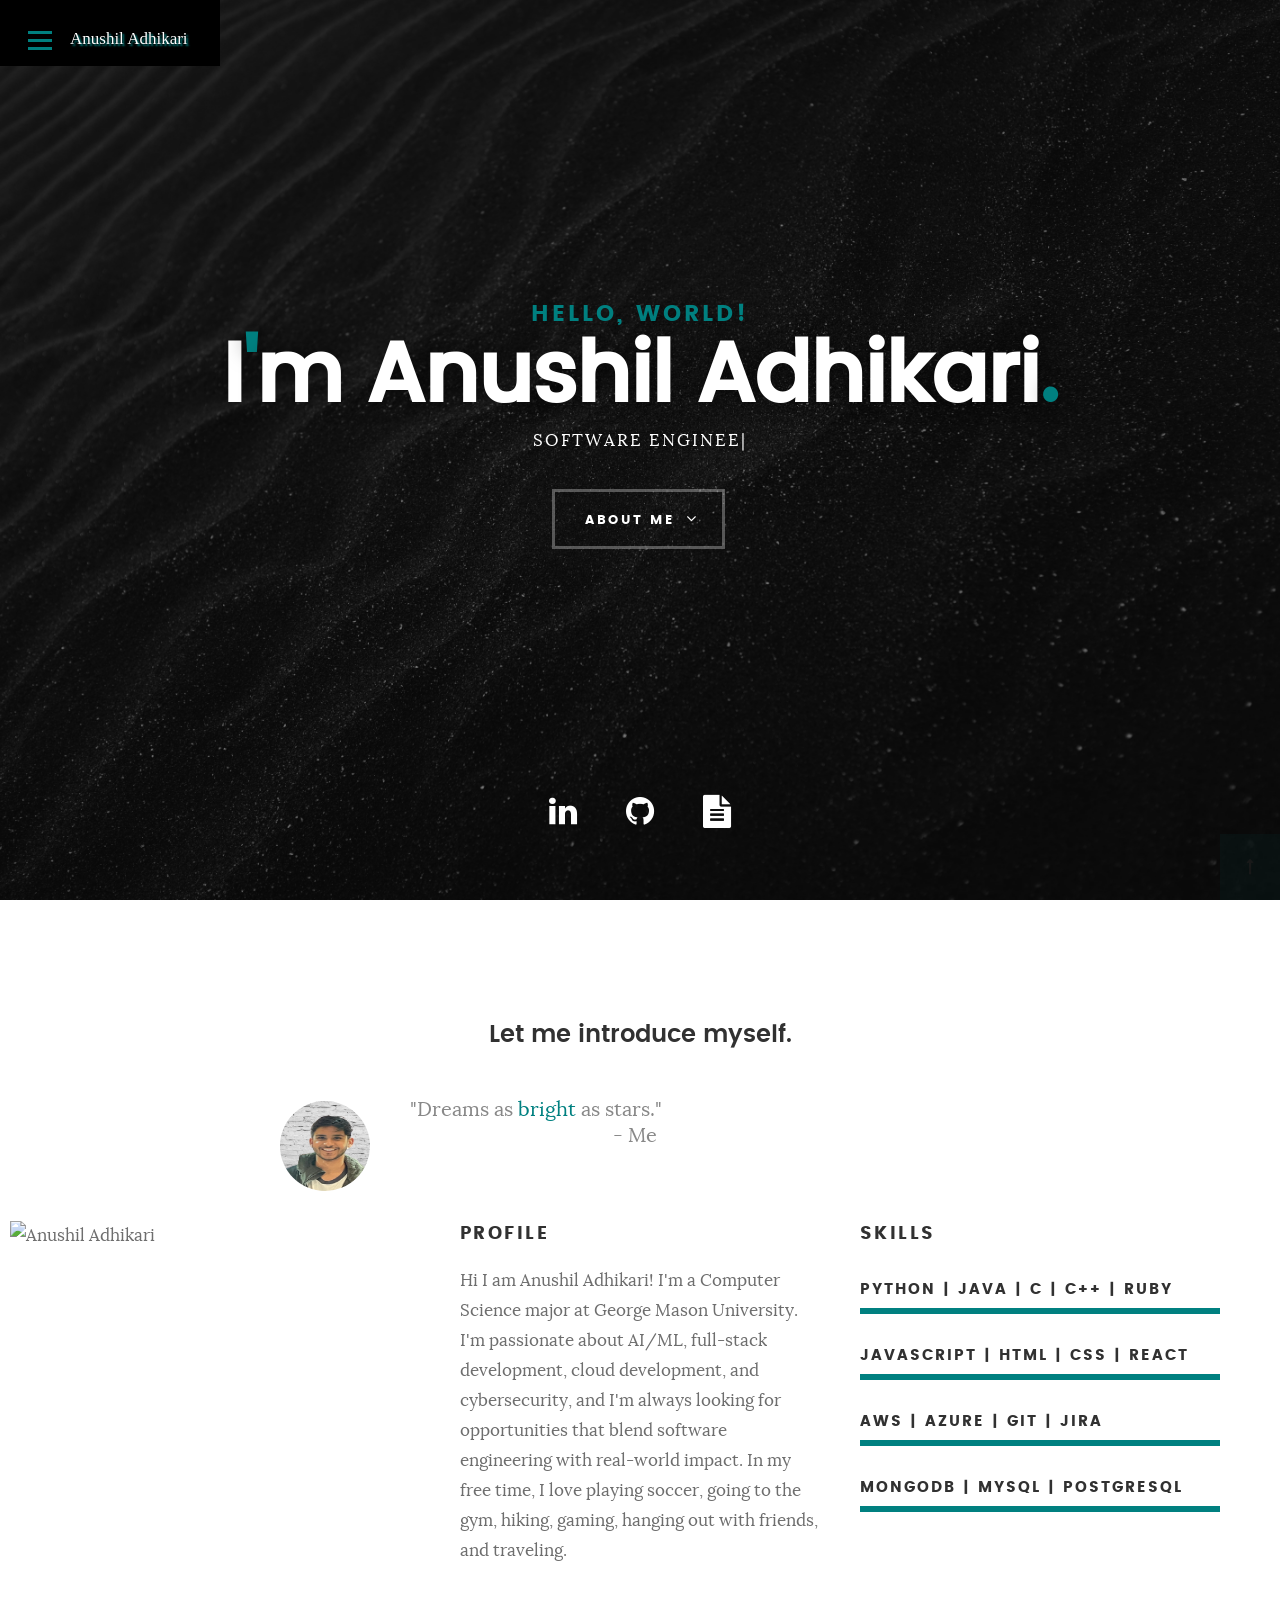
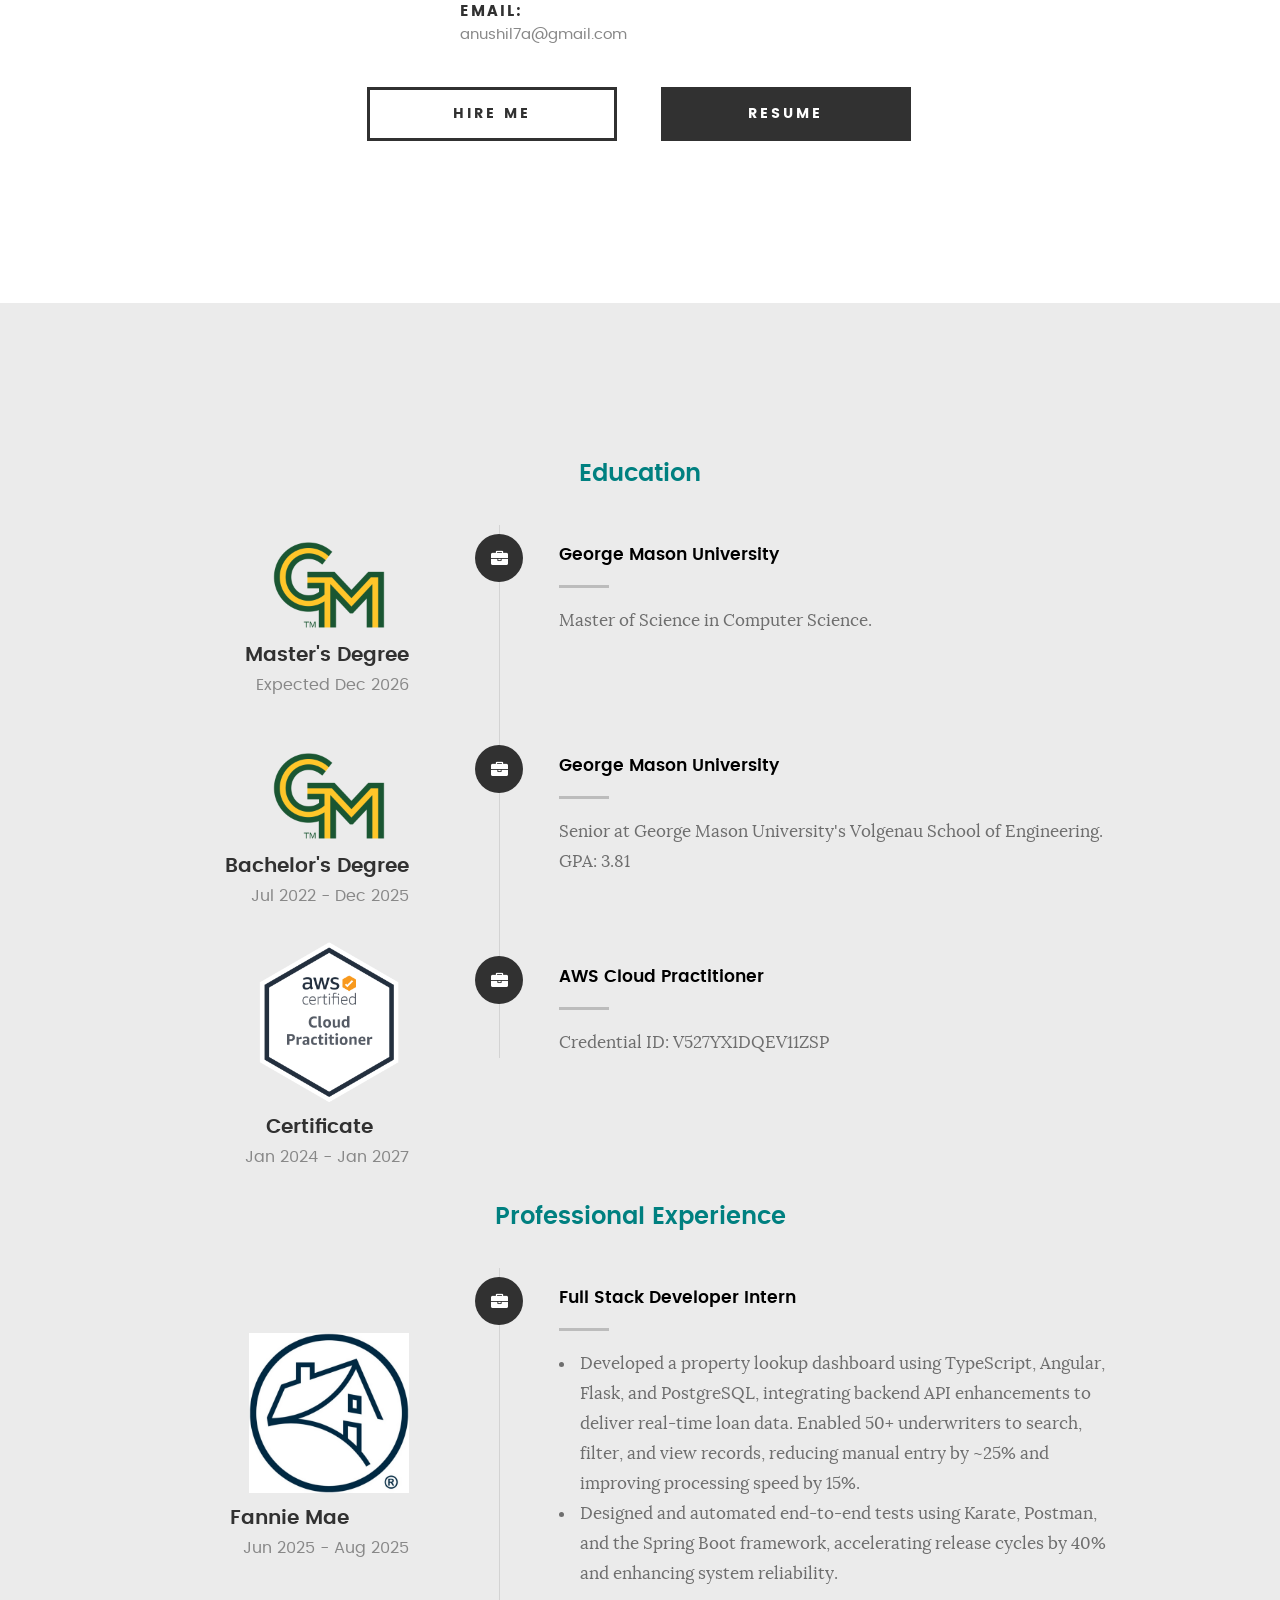
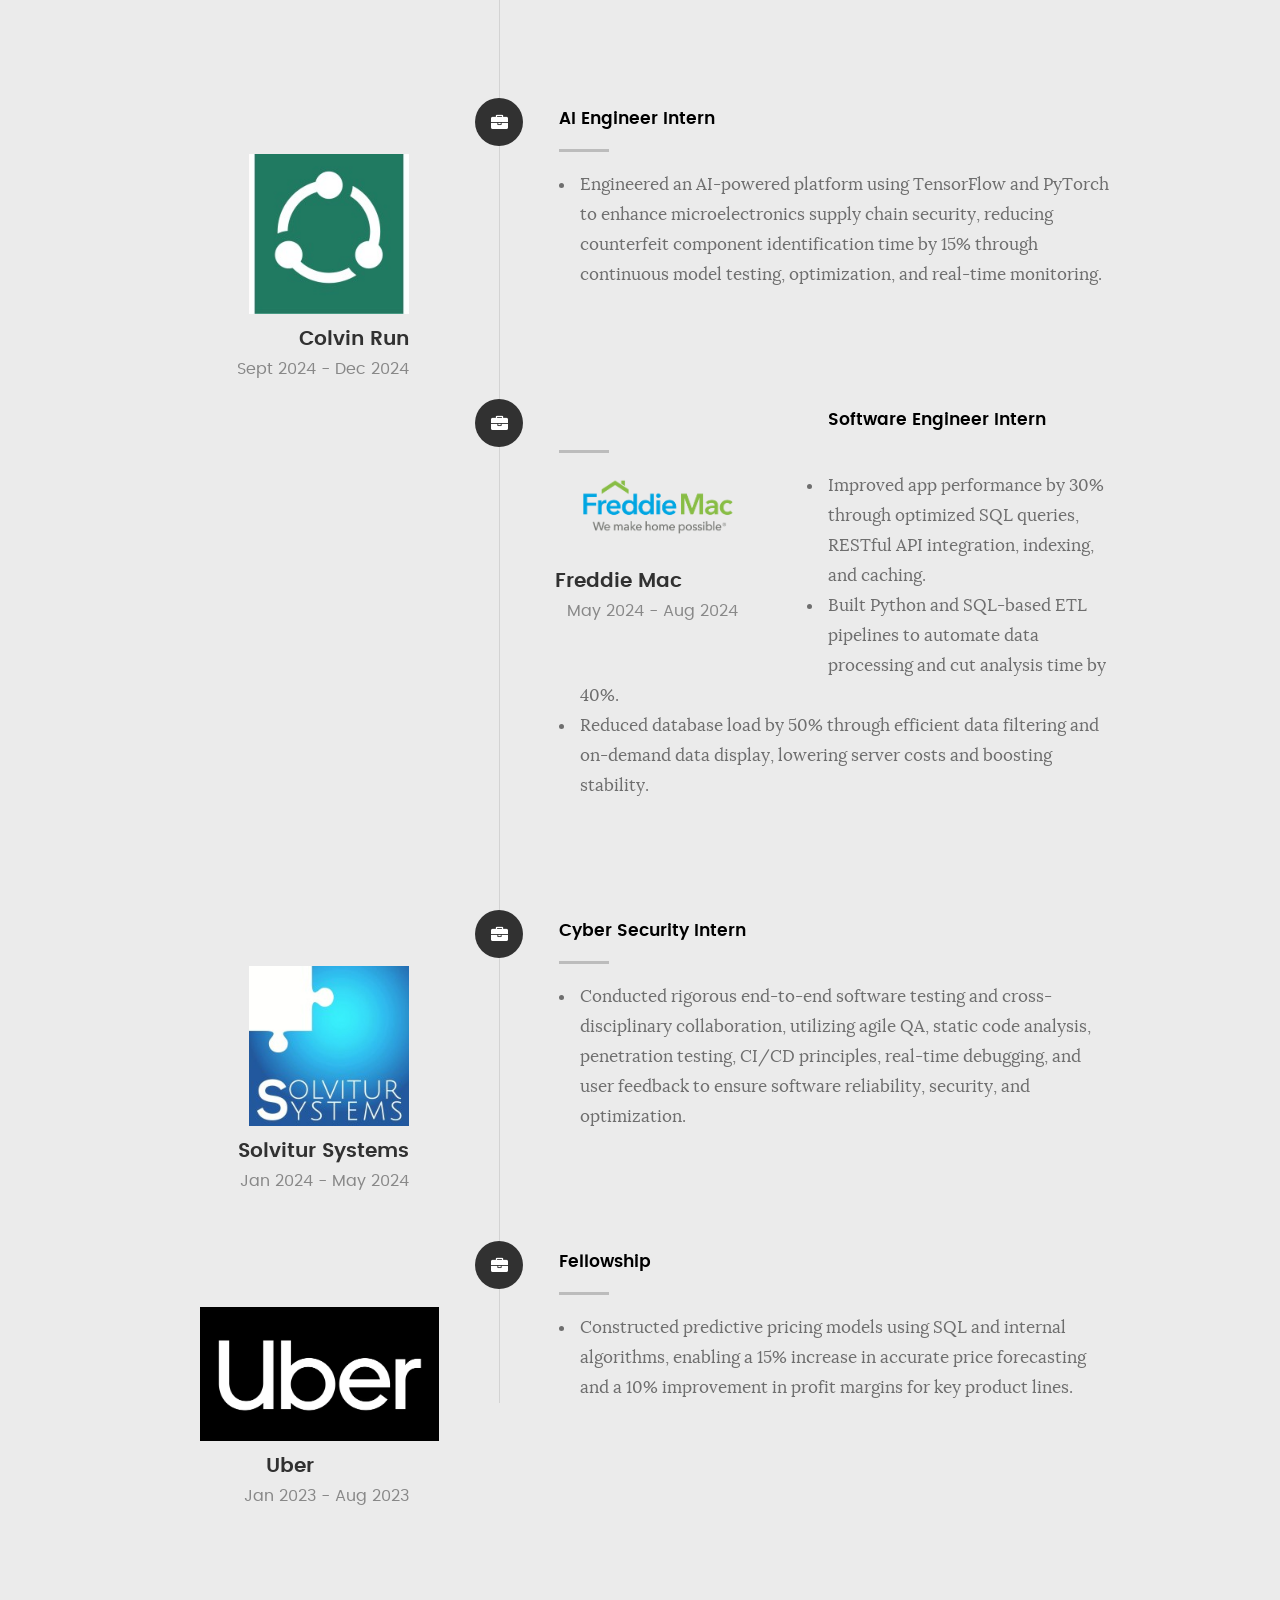
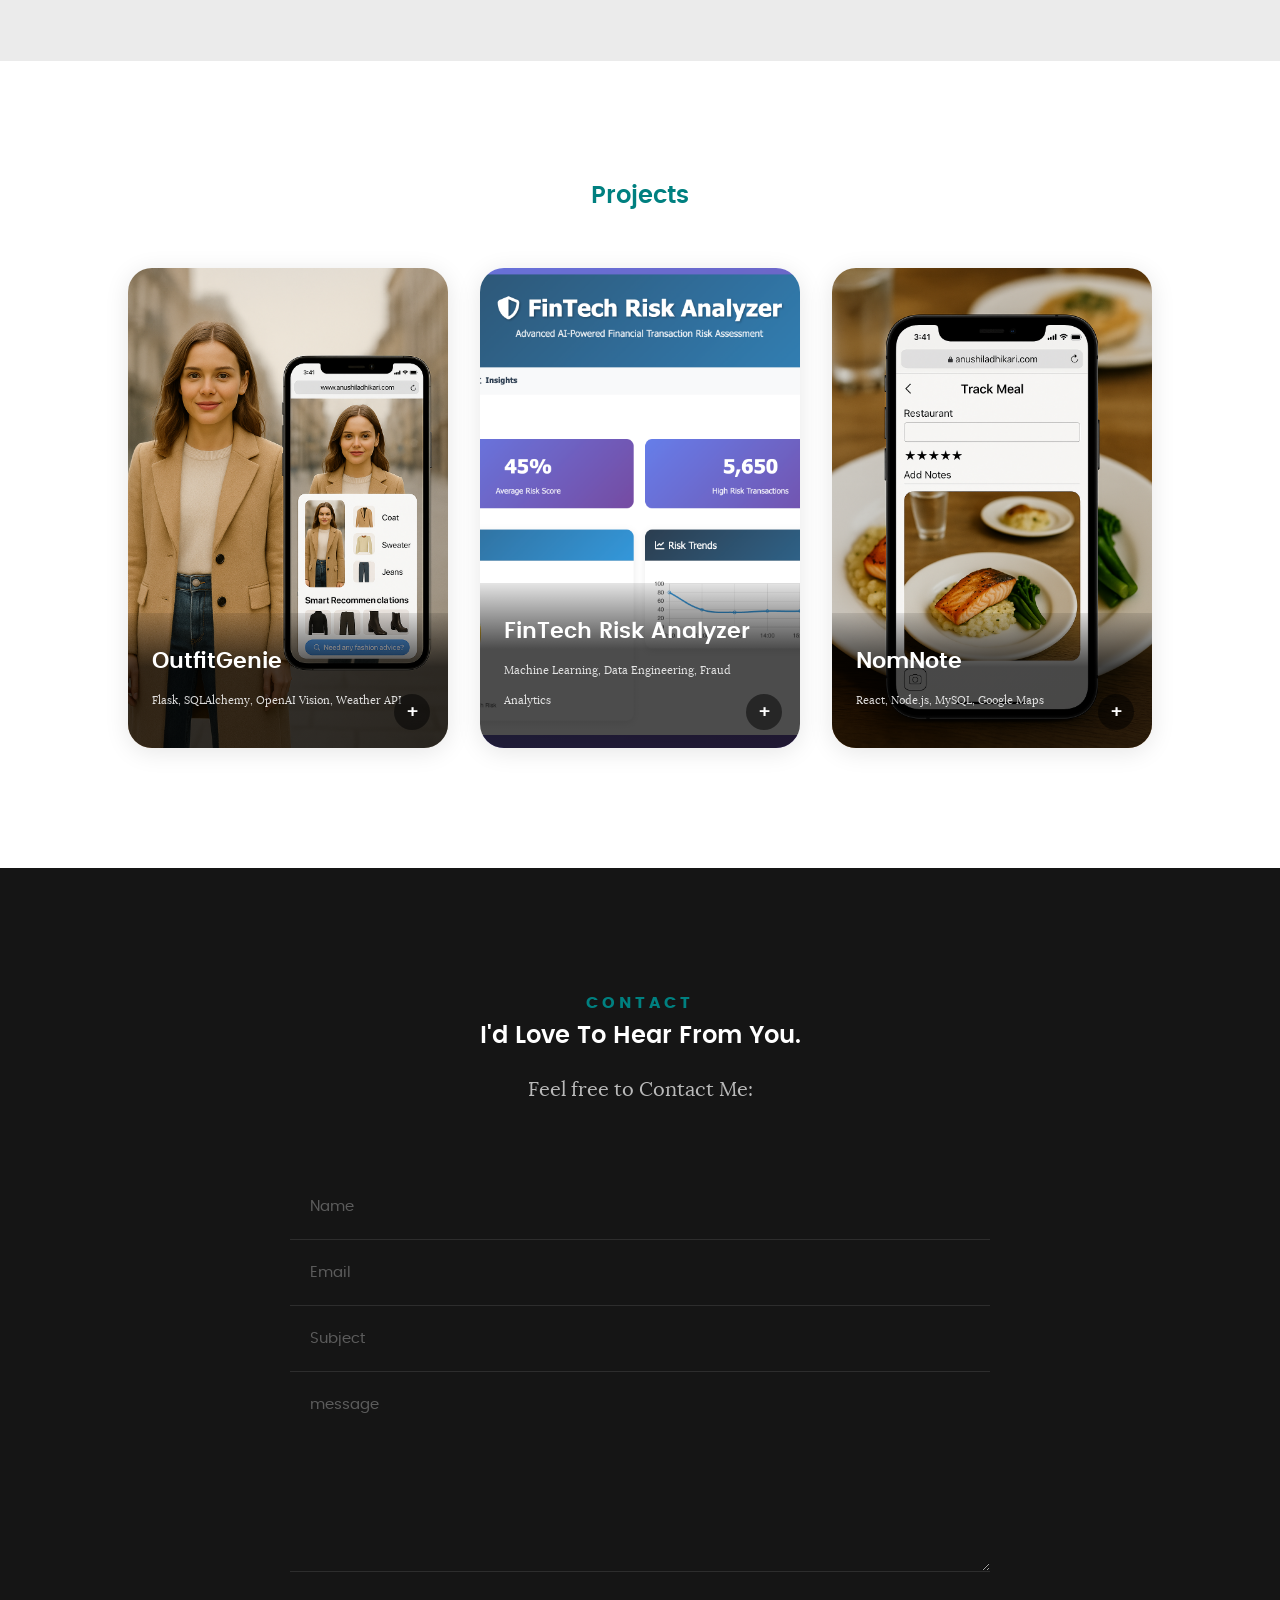
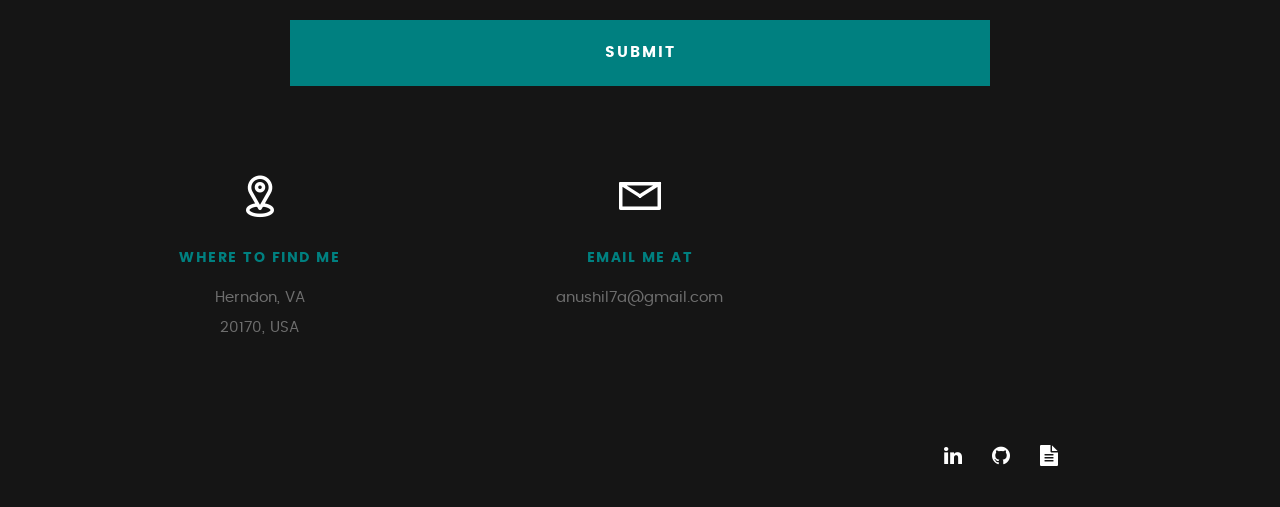
==== commit 8749bb14: "Update project order, skills, and add FinTech project assets: reorder projects (FinTech 2nd, NomNote" ====
--- a/index.html
+++ b/index.html
@@ -140,7 +140,7 @@
 	   <ul class="intro-social">
 		<li><a href="https://www.linkedin.com/in/anushil-adhikari/" target="_blank" rel="noopener noreferrer"><i class="fa fa-linkedin"></i></a></li>
 		<li><a href="https://github.com/anushil7a" target="_blank" rel="noopener noreferrer"><i class="fa fa-github"></i></a></li>
-		<li><a href="https://drive.google.com/file/d/1orvvXx3Pclwh2R39APV1cxCfMuH3Cv8G/view?usp=sharing" target="_blank" rel="noopener noreferrer"><i class="fa fa-resume"></i></a></li>
+		<li><a href="https://drive.google.com/file/d/10M2tpMH_hxz3T8ksM12cPZLUkrFtgV6O/view?usp=sharing" target="_blank" rel="noopener noreferrer"><i class="fa fa-resume"></i></a></li>
 	</ul> <!-- /intro-social -->
 	
    </section> <!-- /intro -->
@@ -206,7 +206,7 @@
 					<strong>AWS | Azure | GIT | JIRA</strong>
 				</li>
 				<li>
-					<strong>MongoDB | SQL | MySQL</strong>
+					<strong>MongoDB | MySQL | PostgreSQL</strong>
 				</li>
 			</ul> <!-- /skill-bars -->		
 		</div>
@@ -216,7 +216,7 @@
 	<div class="row button-section">
 		<div class="col-twelve">
 		   <a href="#contact" title="Hire Me" class="button stroke smoothscroll">Hire Me</a>
-		   <a href="https://drive.google.com/file/d/1orvvXx3Pclwh2R39APV1cxCfMuH3Cv8G/view?usp=sharing" title="Resume" class="button button-primary" target="_blank" rel="noopener noreferrer">Resume</a>
+		   <a href="https://drive.google.com/file/d/10M2tpMH_hxz3T8ksM12cPZLUkrFtgV6O/view?usp=sharing" title="Resume" class="button button-primary" target="_blank" rel="noopener noreferrer">Resume</a>
 		</div>   		
 	</div>
 	
@@ -341,7 +341,7 @@
 							<img src="images/channels4_profile.jpg" alt="Fannie Mae Logo" style="width:160px; height:auto; margin-left:50px; margin-top:50px" loading="lazy">
 						</div>
 						<h3 style="text-align: center;">Fannie Mae</h3>
-						<p>Jun 2025 - Present</p>
+						<p>Jun 2025 - Aug 2025</p>
 					</div>
 
 					<div class="timeline-content">
@@ -481,18 +481,18 @@
 		     				</div> 	                      	
 	                     </div>                    
 
+   		<div class="project-card" onclick="openModal('modal-ml')" style="cursor:pointer;background: url('images/risk.png') center/cover no-repeat; border-radius: 24px; box-shadow: 0 4px 24px rgba(0,0,0,0.10); width: 320px; height: 480px; position: relative; display: flex; flex-direction: column; justify-content: flex-end; overflow: hidden;">
+   			<div style="background: linear-gradient(0deg, rgba(0,0,0,0.7) 60%, rgba(0,0,0,0.1) 100%); padding: 32px 24px 24px 24px;">
+   				<h3 style="color: #fff; font-size: 2.2rem; font-weight: bold; margin: 0 0 8px 0;">FinTech Risk Analyzer</h3>
+   				<div style="color: #fff; font-size: 1.1rem; font-weight: 500; opacity: 0.85; margin-bottom: 8px;">Machine Learning, Data Engineering, Fraud Analytics</div>
+   				<div style="position: absolute; bottom: 18px; right: 18px; background: rgba(0,0,0,0.5); border-radius: 50%; width: 36px; height: 36px; display: flex; align-items: center; justify-content: center;"><span style="color: #fff; font-size: 2rem; font-weight: bold;">+</span></div>
+		     				</div> 	                      	
+	                     </div>                    
+
    		<div class="project-card" onclick="openModal('modal-ray')" style="cursor:pointer;background: url('images/NomTracker.png') center/cover no-repeat; border-radius: 24px; box-shadow: 0 4px 24px rgba(0,0,0,0.10); width: 320px; height: 480px; position: relative; display: flex; flex-direction: column; justify-content: flex-end; overflow: hidden;">
    			<div style="background: linear-gradient(0deg, rgba(0,0,0,0.7) 60%, rgba(0,0,0,0.1) 100%); padding: 32px 24px 24px 24px;">
    				<h3 style="color: #fff; font-size: 2.2rem; font-weight: bold; margin: 0 0 8px 0;">NomNote</h3>
    				<div style="color: #fff; font-size: 1.1rem; font-weight: 500; opacity: 0.85; margin-bottom: 8px;">React, Node.js, MySQL, Google Maps</div>
-   				<div style="position: absolute; bottom: 18px; right: 18px; background: rgba(0,0,0,0.5); border-radius: 50%; width: 36px; height: 36px; display: flex; align-items: center; justify-content: center;"><span style="color: #fff; font-size: 2rem; font-weight: bold;">+</span></div>
-		     				</div> 	                      	
-	                     </div>                    
-
-   		<div class="project-card" onclick="openModal('modal-ml')" style="cursor:pointer;background: url('images/portfolio/tetris.png') center/cover no-repeat; border-radius: 24px; box-shadow: 0 4px 24px rgba(0,0,0,0.10); width: 320px; height: 480px; position: relative; display: flex; flex-direction: column; justify-content: flex-end; overflow: hidden;">
-   			<div style="background: linear-gradient(0deg, rgba(0,0,0,0.7) 60%, rgba(0,0,0,0.1) 100%); padding: 32px 24px 24px 24px;">
-   				<h3 style="color: #fff; font-size: 2.2rem; font-weight: bold; margin: 0 0 8px 0;">ML Stock Predictor</h3>
-   				<div style="color: #fff; font-size: 1.1rem; font-weight: 500; opacity: 0.85; margin-bottom: 8px;">Flask, Pandas, Numpy, NLTK, SKLearn</div>
    				<div style="position: absolute; bottom: 18px; right: 18px; background: rgba(0,0,0,0.5); border-radius: 50%; width: 36px; height: 36px; display: flex; align-items: center; justify-content: center;"><span style="color: #fff; font-size: 2rem; font-weight: bold;">+</span></div>
 		     				</div> 	                      	
 	                     </div>                    
@@ -609,7 +609,7 @@
                 <ul class="footer-social">
 					<li><a href="https://www.linkedin.com/in/anushil-adhikari/" target="_blank" rel="noopener noreferrer"><i class="fa fa-linkedin"></i></a></li>
 					<li><a href="https://github.com/anushil7a" target="_blank" rel="noopener noreferrer"><i class="fa fa-github"></i></a></li>
-					<li><a href="https://drive.google.com/file/d/1orvvXx3Pclwh2R39APV1cxCfMuH3Cv8G/view?usp=sharing" target="_blank" rel="noopener noreferrer"><i class="fa fa-resume"></i></a></li>
+					<li><a href="https://drive.google.com/file/d/10M2tpMH_hxz3T8ksM12cPZLUkrFtgV6O/view?usp=sharing" target="_blank" rel="noopener noreferrer"><i class="fa fa-resume"></i></a></li>
                 </ul> 
 	      		
 	      </div>
@@ -671,14 +671,17 @@
    <div id="modal-ml" class="custom-modal" style="display:none; position:fixed; z-index:9999; left:0; top:0; width:100vw; height:100vh; background:rgba(0,0,0,0.4); align-items:center; justify-content:center; overflow-y:auto;">
      <div class="modal-content" style="background:#fff; border-radius:24px; max-width:800px; width:90vw; margin:40px auto; padding:40px 32px 32px 32px; box-shadow:0 8px 32px rgba(0,0,0,0.15); position:relative; text-align:center;">
        <button onclick="closeModal('modal-ml')" style="position:absolute; top:24px; right:24px; background:none; border:none; font-size:2rem; cursor:pointer;">&times;</button>
-       <h2 style="color:#1877f2; font-size:2.6rem; font-weight:800; margin-bottom:16px;">ML Stock Predictor</h2>
-       <p style="font-size:1.3rem; margin-bottom:24px;">A machine learning web app for predicting stock prices using historical data, NLP for news sentiment, and interactive visualizations.</p>
+       <h2 style="color:#1877f2; font-size:2.6rem; font-weight:800; margin-bottom:16px;">FinTech Risk Analyzer</h2>
+       <p style="font-size:1.3rem; margin-bottom:24px;">Our fraud detection platform brings intelligence to transaction security. By blending machine learning with rule-based logic, it uncovers suspicious patterns across merchants, devices, and locations in real time. An interactive dashboard and detailed risk explanations give teams the clarity they need to act fast and stay ahead of threats.</p>
        <div style="margin-bottom:24px;">
-         <span class="tag">Flask</span> <span class="tag">Pandas</span> <span class="tag">Numpy</span> <span class="tag">NLTK</span> <span class="tag">SKLearn</span>
+         <span class="tag">Machine Learning</span> <span class="tag">Data Engineering</span> <span class="tag">Fraud Analytics</span>
        </div>
-       <a href="#" target="_blank" style="display:inline-block; background:#1877f2; color:#fff; font-weight:600; font-size:1.2rem; border-radius:24px; padding:12px 32px; margin-bottom:32px; text-decoration:none;">View on GitHub</a>
+       <a href="https://github.com/anushil7a/FinTech-Risk-Analyzer" target="_blank" style="display:inline-block; background:#1877f2; color:#fff; font-weight:600; font-size:1.2rem; border-radius:24px; padding:12px 32px; margin-bottom:32px; text-decoration:none;">View on GitHub</a>
        <div style="margin-top:24px;">
-         <img src="images/portfolio/tetris.png" alt="ML Stock Predictor Screenshot" style="max-width:90%; border-radius:16px; box-shadow:0 2px 12px rgba(0,0,0,0.08);">
+         <video controls style="max-width:90%; border-radius:16px; box-shadow:0 2px 12px rgba(0,0,0,0.08);" poster="images/risk.mp4">
+           <source src="images/risk.mp4" type="video/mp4">
+           Your browser does not support the video tag.
+         </video>
        </div>
      </div>
    </div>
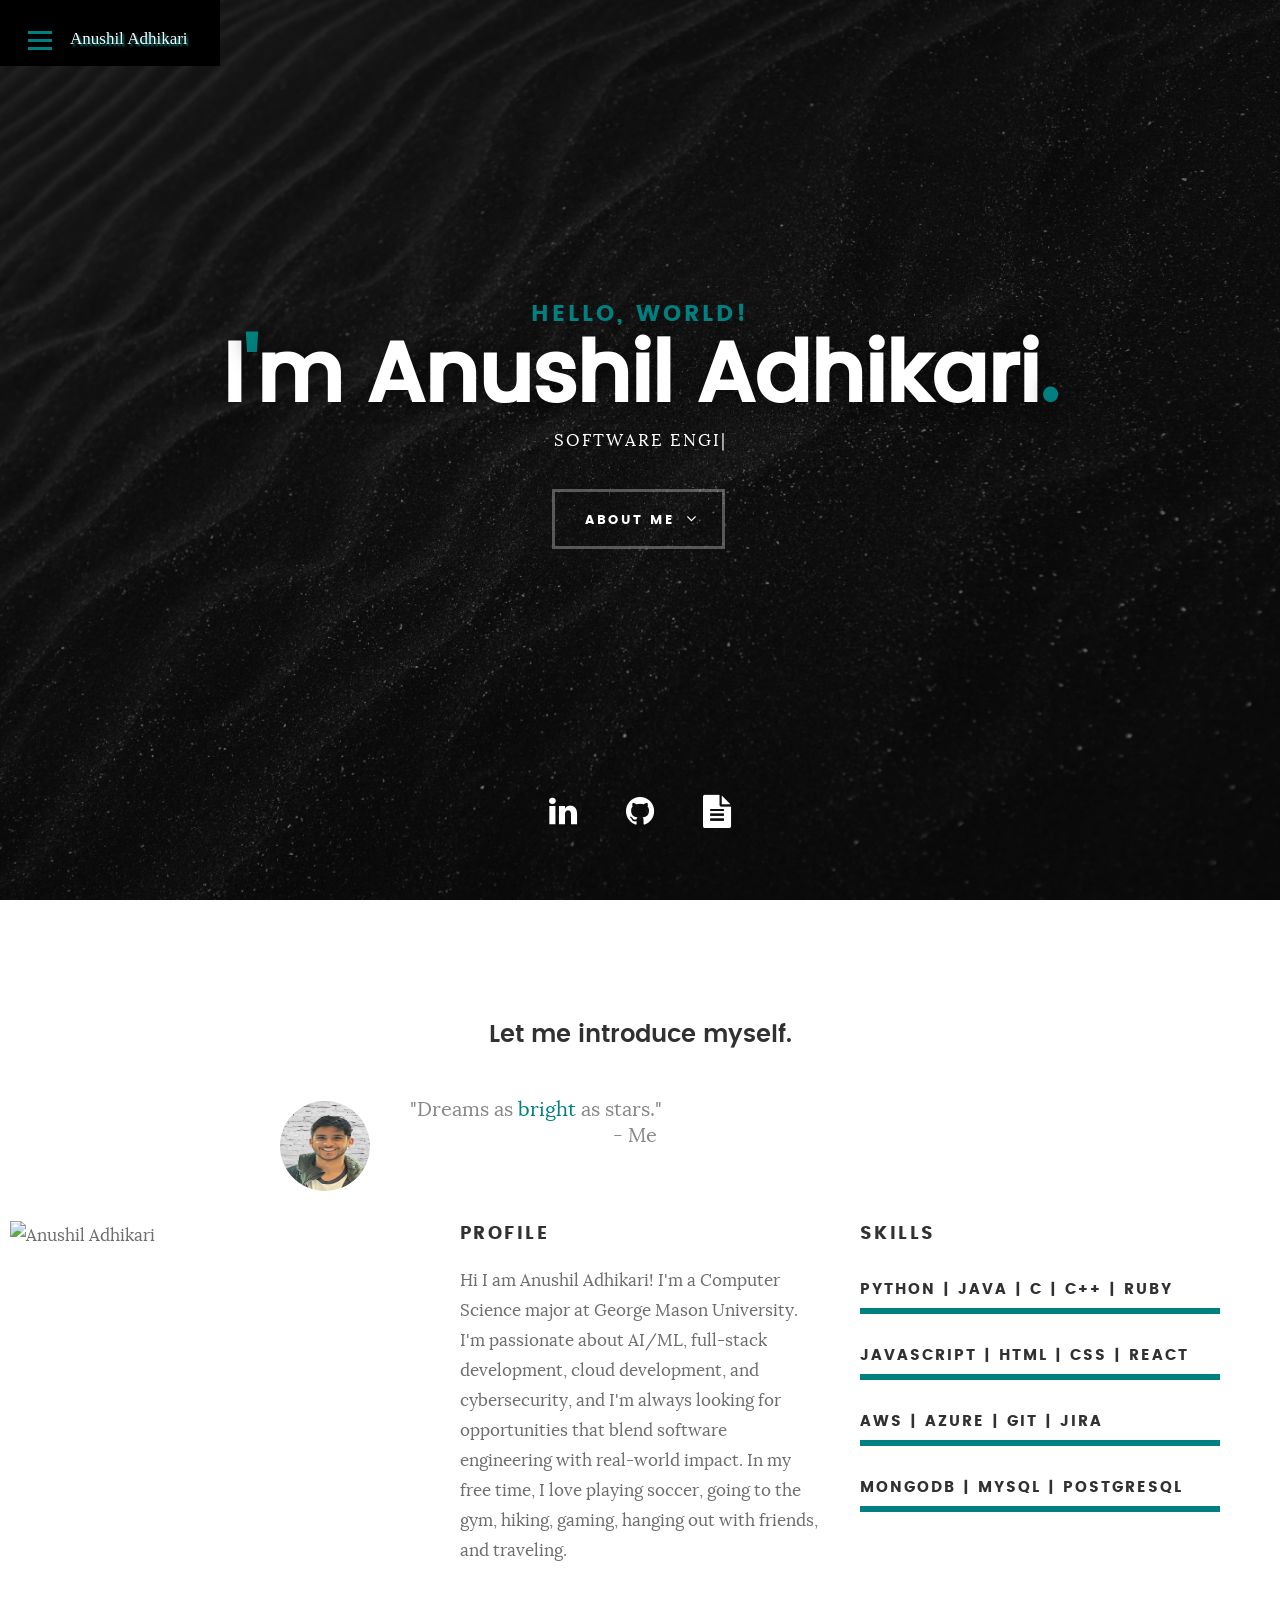
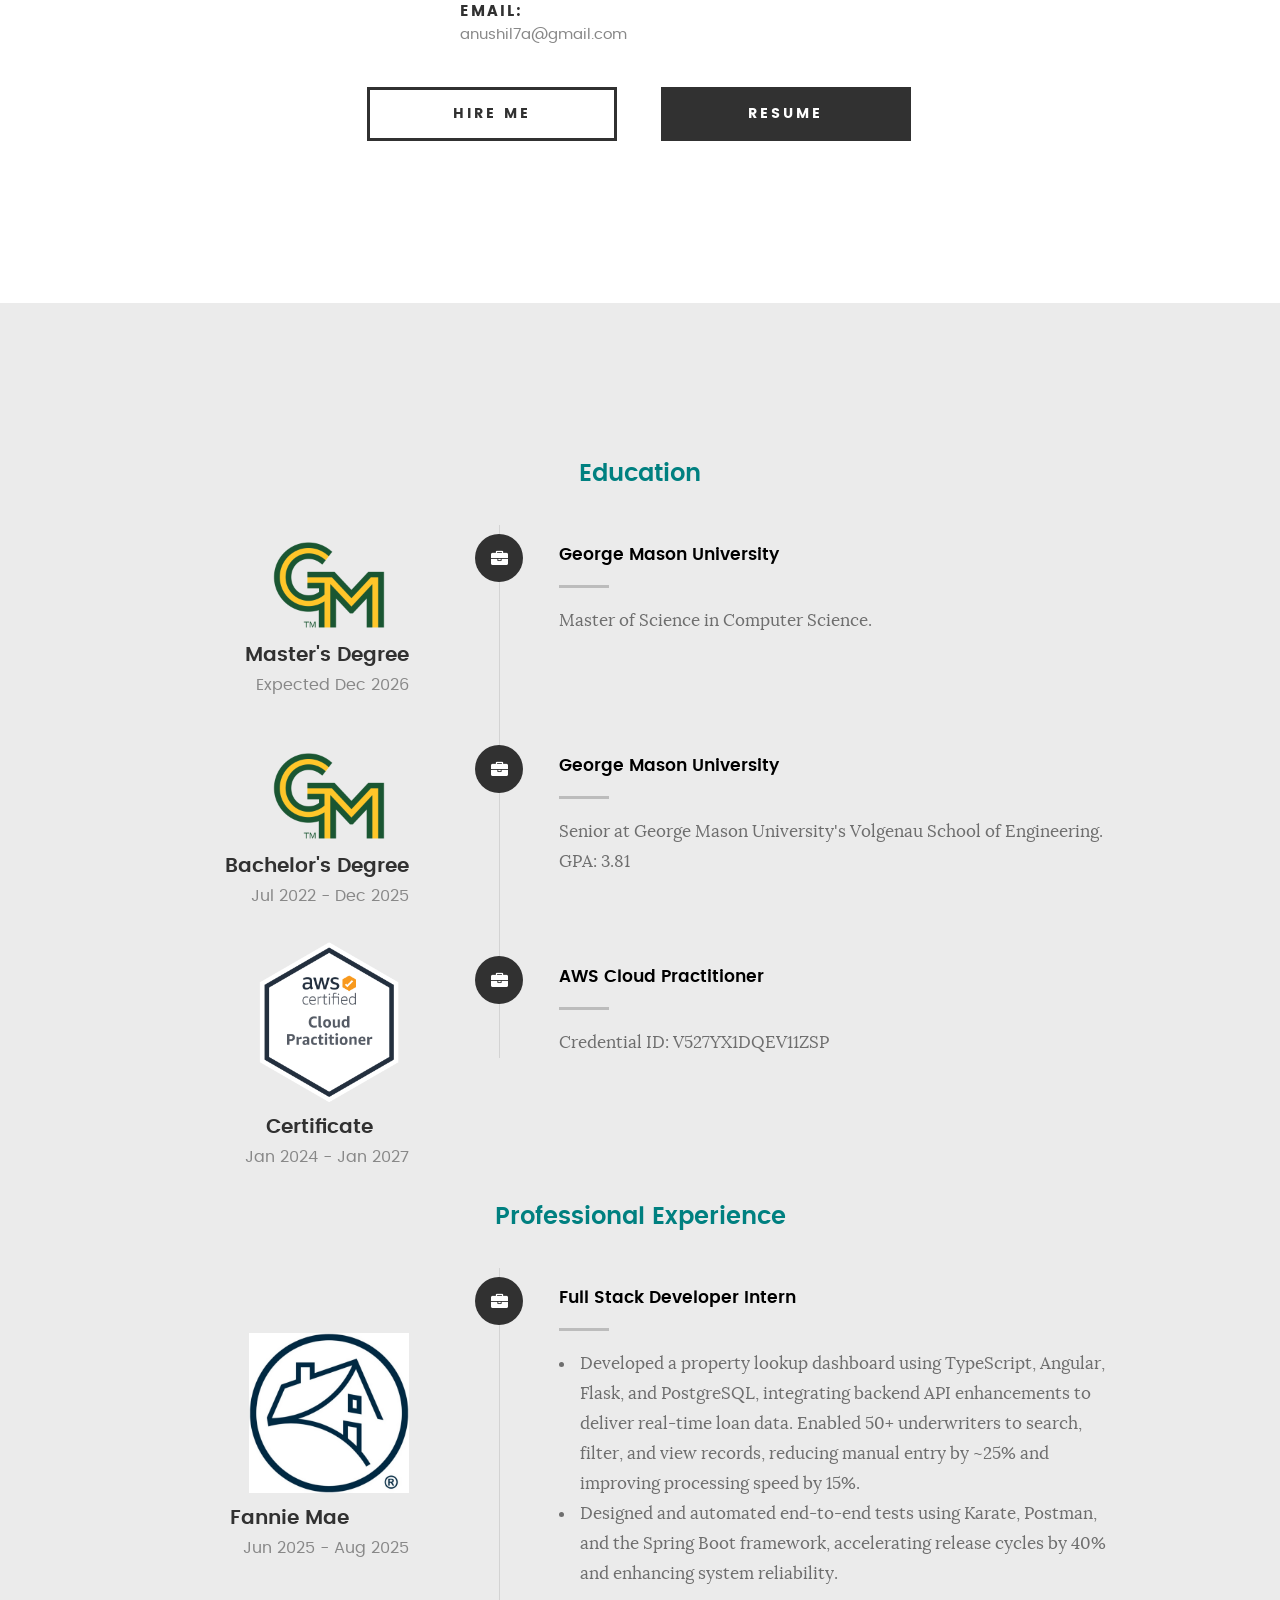
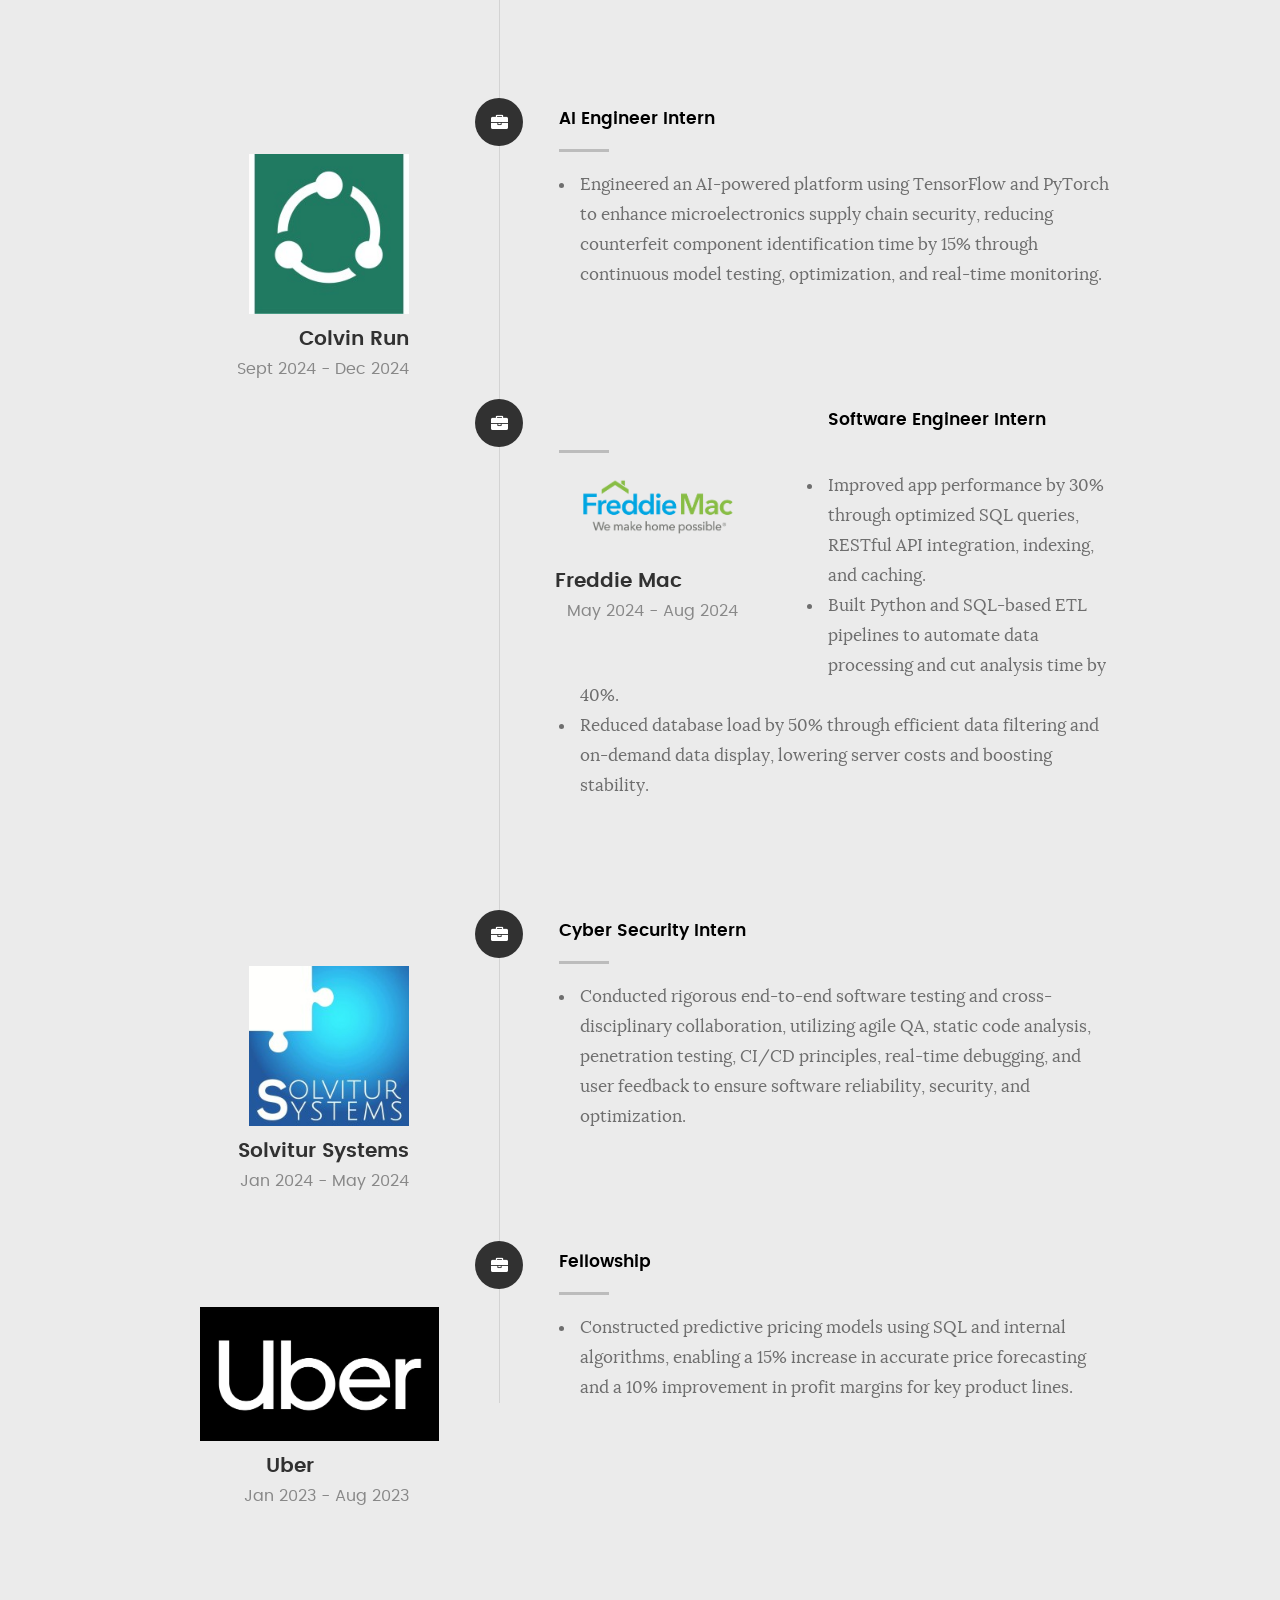
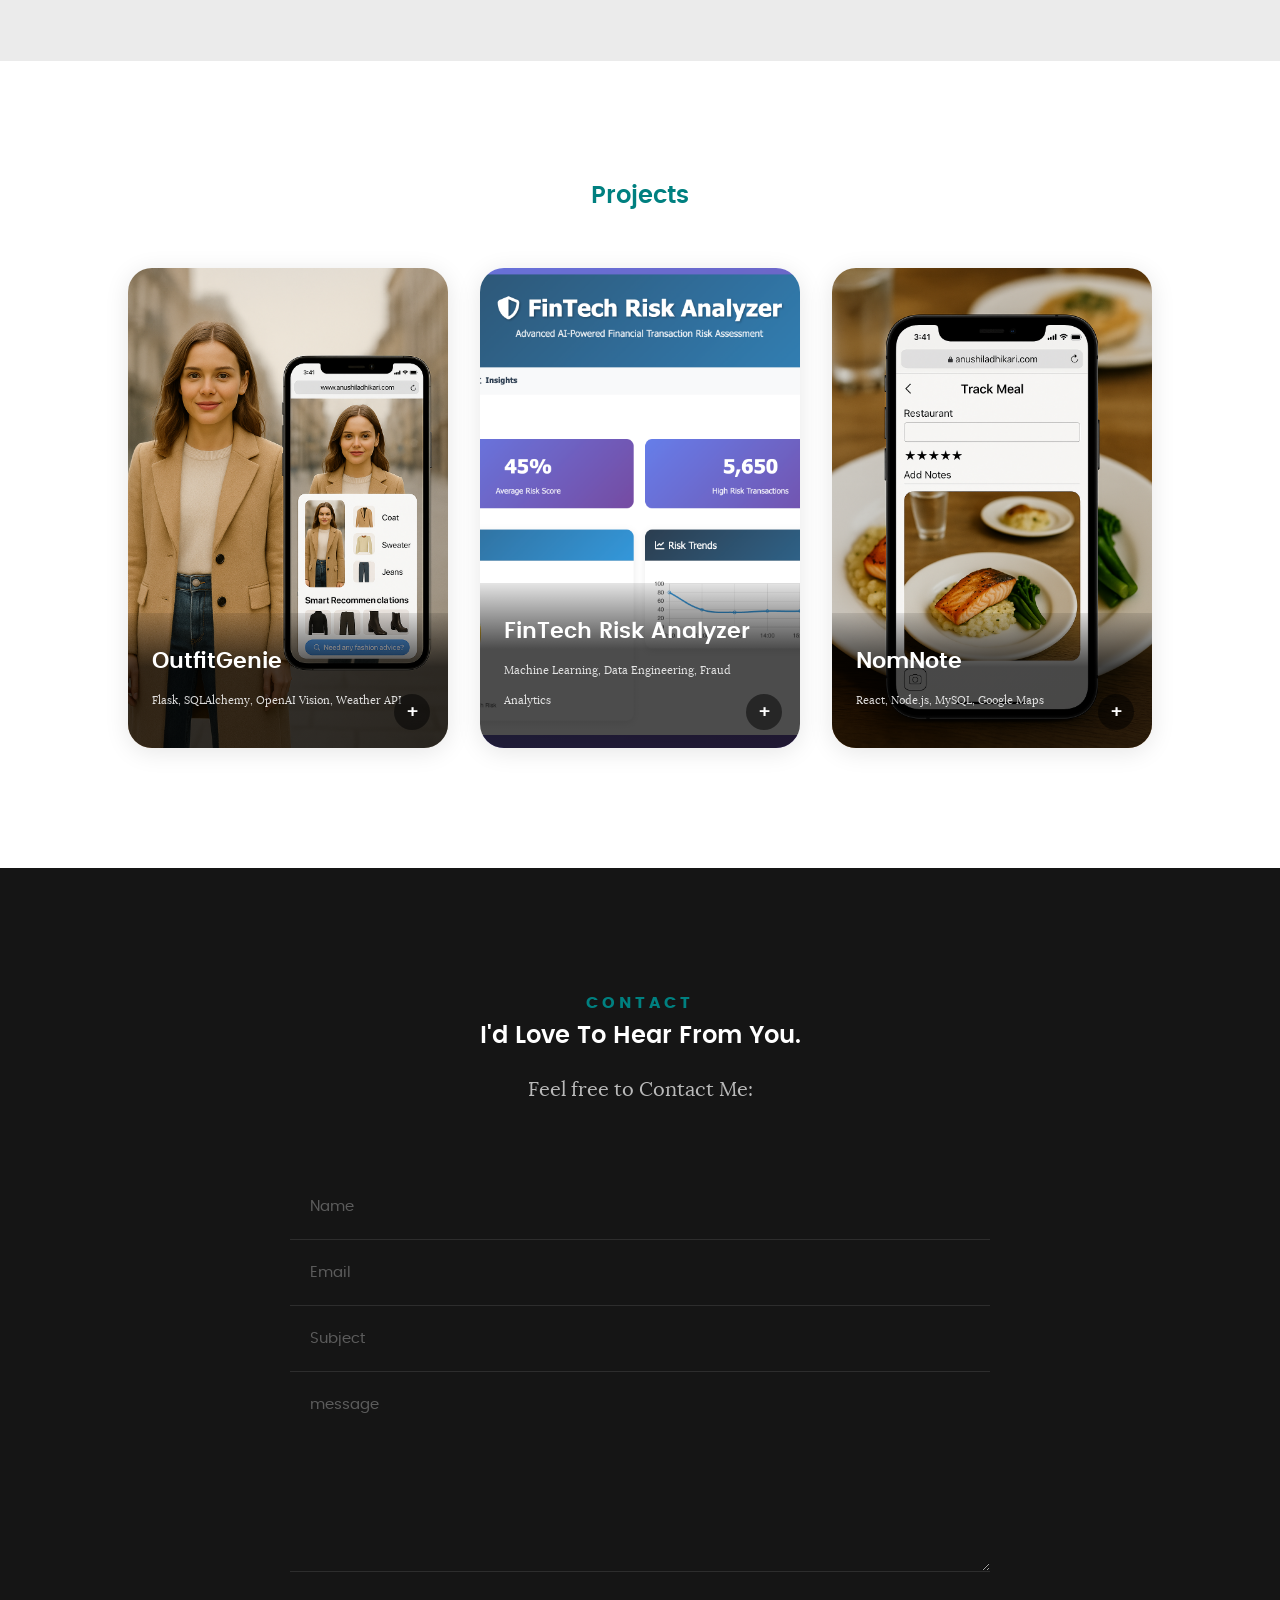
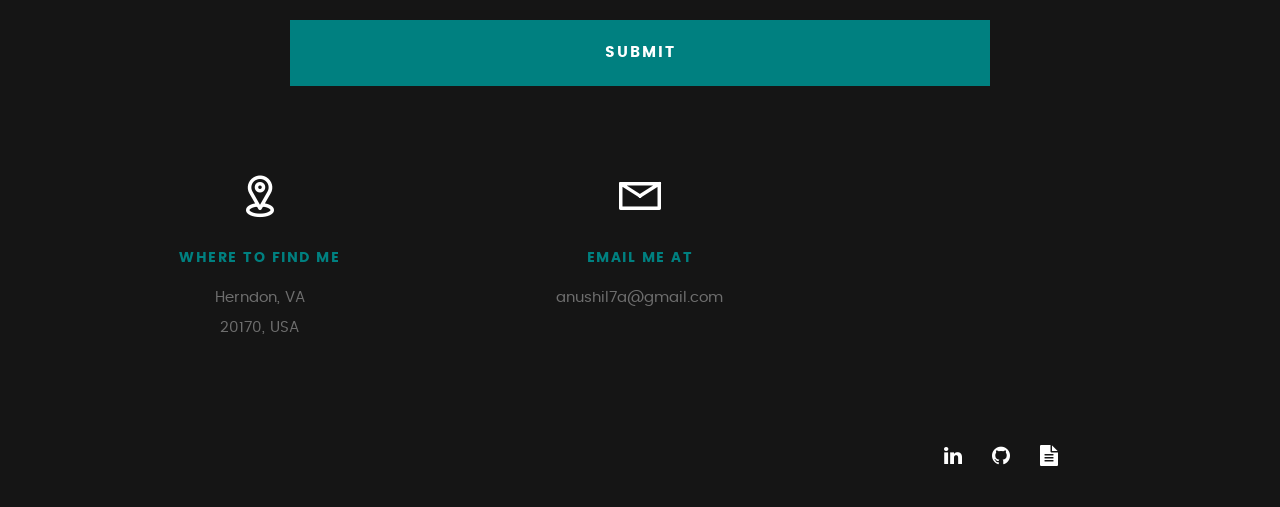
==== commit 3cbe75a7: "Fix video loading issues: correct case-sensitive file paths and poster image for FinTech project mod" ====
--- a/index.html
+++ b/index.html
@@ -678,8 +678,8 @@
        </div>
        <a href="https://github.com/anushil7a/FinTech-Risk-Analyzer" target="_blank" style="display:inline-block; background:#1877f2; color:#fff; font-weight:600; font-size:1.2rem; border-radius:24px; padding:12px 32px; margin-bottom:32px; text-decoration:none;">View on GitHub</a>
        <div style="margin-top:24px;">
-         <video controls style="max-width:90%; border-radius:16px; box-shadow:0 2px 12px rgba(0,0,0,0.08);" poster="images/risk.mp4">
-           <source src="images/risk.mp4" type="video/mp4">
+         <video controls preload="metadata" style="max-width:90%; border-radius:16px; box-shadow:0 2px 12px rgba(0,0,0,0.08);" poster="images/risk.png">
+           <source src="images/Risk.mp4" type="video/mp4">
            Your browser does not support the video tag.
          </video>
        </div>
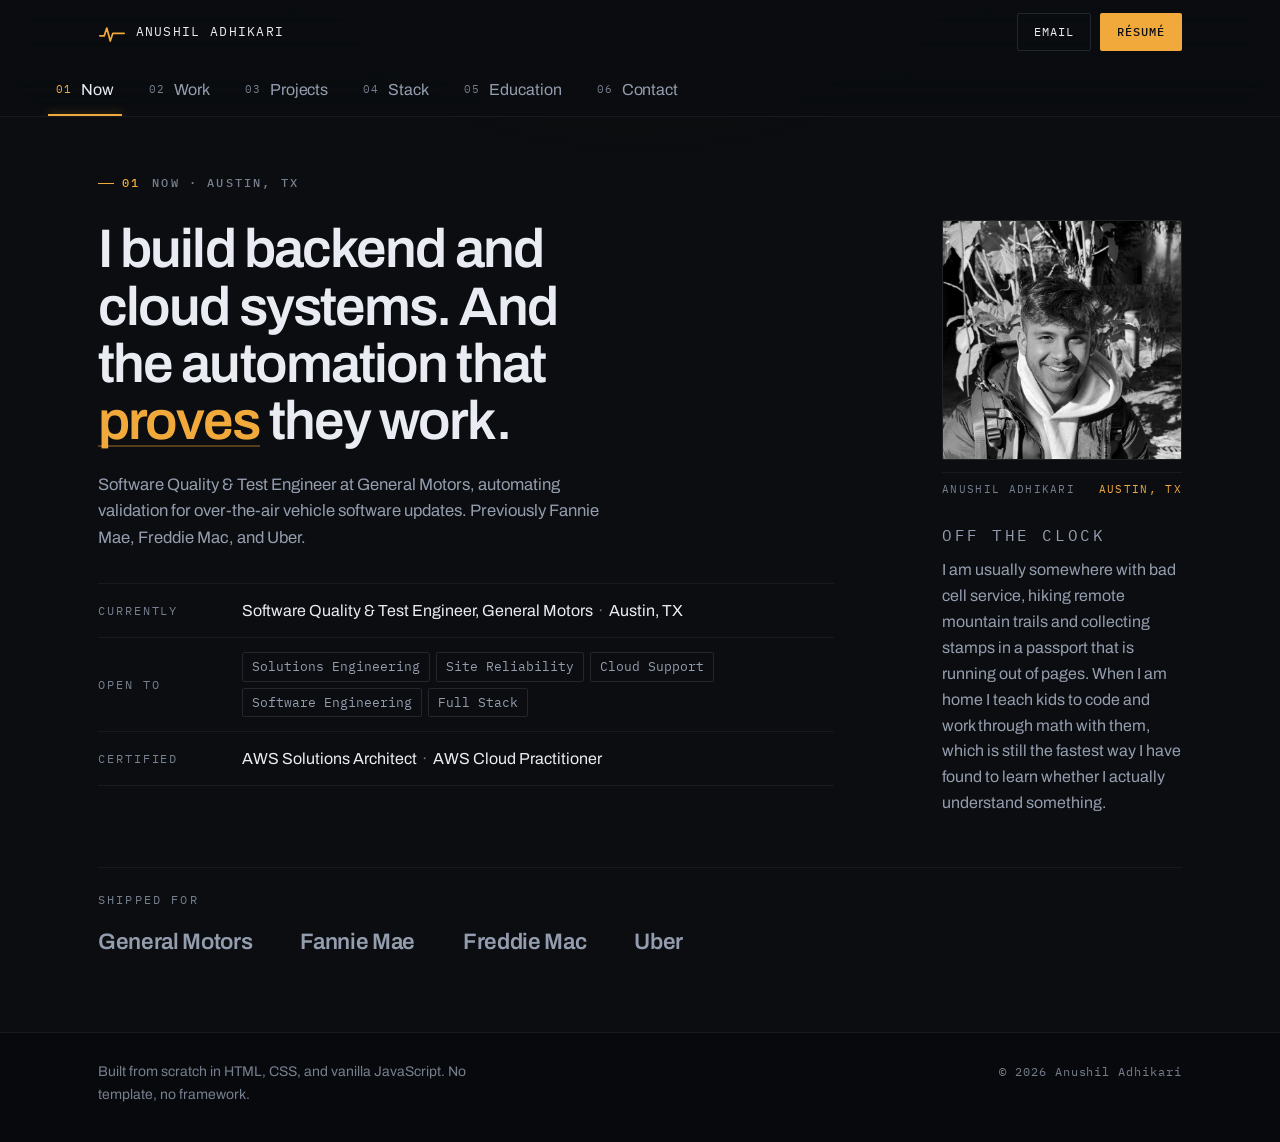
==== commit 22a8623f: "Rebuild portfolio as a tabbed single-panel site Replaces the Bootstrap/jQuery template with hand-wri" ====
--- a/index.html
+++ b/index.html
@@ -1,768 +1,613 @@
-<!DOCTYPE html> 
-<!--[if IE 8 ]><html class="no-js oldie ie8" lang="en"> <![endif]-->
-<!--[if IE 9 ]><html class="no-js oldie ie9" lang="en"> <![endif]-->
-<!--[if (gte IE 9)|!(IE)]><!--><html class="no-js" lang="en"> <!--<![endif]-->
+<!DOCTYPE html>
+<html lang="en">
 <head>
-    <!--ADSENSE-->
-<!--     <script data-ad-client="ca-pub-1642640364155791" async src="https://pagead2.googlesyndication.com/pagead/js/adsbygoogle.js"></script>
-    <meta name="google-site-verification" content="02wm8dMp79FlxOu-QNCovzR5Sdqrn-DnoaZ7fzDLMpg" /> -->
-   <!--- basic page needs
-   ================================================== -->
-   <meta charset="utf-8">
-	<title>Anushil Adhikari</title>
-	<meta name="description" content="Anushil Adhikari is a student at George Mason University.">  
-	<meta name="author" content="Anushil Adhikari">
-
-    <meta name="keywords" content="anushil adhikari"/>
-    <meta name="subject" content="Anushil Adhikari Portfolio">
-    <meta name="copyright"content="Anushil Adhikari">
-    <meta name="language" content="EN">
-    <meta name="robots" content="index, follow" />
-    <meta name="revised" content="Sunday, September 1st, 2024, 1:04 am" />
-    <meta name="abstract" content="Anushil Adhikari">
-    <meta name="topic" content="Anushil Adhikari's portfolio">
-    <meta name="summary" content="This is Anushil Adhikari's Portfolio Website who is a Developer and a Student.">
-    <meta name="Classification" content="Student">
-    <meta name="author" content="anushil adhikari, anushil7a@gmail.com">
-    <meta name="designer" content="anushil adhikari">
-    <meta name="copyright" content="anushil adhikari">
-    <meta name="reply-to" content="anushil7a@gmail.com">
-    <meta name="owner" content="anushil adhikari">
-    <meta name="url" content="https://github.com/anushil7a">
-    <meta name="identifier-URL" content="https://github.com/anushil7a">
-    <meta name="directory" content="submission">
-    <meta name="category" content="Student | Portfolio">
-    <meta name="coverage" content="Worldwide">
-    <meta name="distribution" content="Global">
-    <meta name="rating" content="General">
-    <meta name="revisit-after" content="7 days">
-    <meta http-equiv="Expires" content="0">
-
-   <!-- mobile specific metas
-   ================================================== -->
-	<meta name="viewport" content="width=device-width, initial-scale=1, maximum-scale=1">
-
- 	<!-- CSS
-   ================================================== -->
-   <link rel="preload" href="css/base.css" as="style">
-   <link rel="preload" href="css/main.css" as="style">
-   <link rel="stylesheet" href="css/base.css">  
-   <link rel="stylesheet" href="css/main.css">
-   <link rel="stylesheet" href="css/vendor.css" media="print" onload="this.media='all'">     
-
-   <!-- script
-   ================================================== -->   
-	<script src="js/modernizr.js"></script>
-	<script src="js/pace.min.js" defer></script>
-
-    <!-- Global site tag (gtag.js) - Google Analytics -->
-<!--     <script async src="https://www.googletagmanager.com/gtag/js?id=UA-153937526-1"></script> -->
-    <script>
-        window.dataLayer = window.dataLayer || [];
-        function gtag(){dataLayer.push(arguments);}
-        gtag('js', new Date());
-        gtag('config', 'UA-153937526-1');
-    </script>
-
-   <!-- favicons ================================================== -->
-	<link rel="icon" type="image/png" href="verify.png">
-
-    <style>
-    .intro-content .intro-position span::after,
-    .intro-content .intro-position span::before {
-        display: none !important;
-        content: none !important;
-    }
-    .project-card {
-        transition: transform 0.3s ease, box-shadow 0.3s ease;
-    }
-    .project-card:hover {
-        transform: scale(1.05);
-        box-shadow: 0 8px 32px rgba(0,0,0,0.2);
-    }
-    </style>
-
+<meta charset="utf-8">
+<meta name="viewport" content="width=device-width, initial-scale=1">
+<title>Anushil Adhikari · Software Quality &amp; Test Engineer</title>
+
+<meta name="description" content="Anushil Adhikari is a Software Quality and Test Engineer at General Motors in Austin, TX, automating validation for over-the-air vehicle software updates. Previously Fannie Mae, Freddie Mac, and Uber.">
+<meta name="author" content="Anushil Adhikari">
+<link rel="canonical" href="https://anushiladhikari.com/">
+
+<meta property="og:type" content="website">
+<meta property="og:url" content="https://anushiladhikari.com/">
+<meta property="og:title" content="Anushil Adhikari, Software Quality &amp; Test Engineer">
+<meta property="og:description" content="I build backend and cloud systems. And the automation that proves they work. Currently at General Motors. Previously Fannie Mae, Freddie Mac, and Uber.">
+<meta property="og:image" content="https://anushiladhikari.com/images/profile.jpg">
+<meta name="twitter:card" content="summary_large_image">
+
+<link rel="icon" href="data:image/svg+xml,%3Csvg xmlns='http://www.w3.org/2000/svg' viewBox='0 0 32 32'%3E%3Crect width='32' height='32' rx='6' fill='%230B0D10'/%3E%3Cpath d='M6 20h5l3-9 4 13 3-7h5' fill='none' stroke='%23F2A93B' stroke-width='2.4' stroke-linecap='round' stroke-linejoin='round'/%3E%3C/svg%3E">
+
+<link rel="preconnect" href="https://fonts.googleapis.com">
+<link rel="preconnect" href="https://fonts.gstatic.com" crossorigin>
+<link rel="stylesheet" href="https://fonts.googleapis.com/css2?family=Archivo:wght@400;500;600;700&family=IBM+Plex+Mono:wght@400;500&display=swap">
+<link rel="stylesheet" href="css/site.css">
+
+<!-- Tabs engage only when JS can drive them; without it every panel stays visible. -->
+<script>document.documentElement.className += " js";</script>
 </head>
 
-<body id="top">
-
-	<!-- header 
-   ================================================== -->
-   <header>   	
-   	<div class="">
-
-   		<div class="bar">
-   			<a class="menu-toggle" href="#"><span>Menu</span></a>
-
-	   		<div class="logo">
-		         <a href="index.html">Anushil Adhikari</a>
-		      </div>		      
-
-		   	<nav id="main-nav-wrap">
-					<ul class="main-navigation">
-						<li class="current"><a class="smoothscroll"  href="#intro" title="">Home</a></li>
-						<li><a class="smoothscroll"  href="#about" title="">About</a></li>
-						<li><a class="smoothscroll"  href="#resume" title="">Resume</a></li>
-						<li><a class="smoothscroll"  href="#portfolio" title="">Portfolio</a></li>					
-						<li><a class="smoothscroll"  href="#contact" title="">Contact</a></li>	
-					</ul>
-				</nav>    		
-   		</div> <!-- /top-bar --> 
-   		
-   	</div> <!-- /row --> 		
-   </header> <!-- /header -->
-
-	<!-- intro section
-   ================================================== -->
-   <section id="intro">   
-
-   	<div class="intro-overlay"></div>	
-
-   	<div class="intro-content">
-   		<div class="row">
-
-   			<div class="col-twelve">
-
-				   <h5>Hello, World!</h5>
-					<h1>I<span style="color: #008080;">'</span>m Anushil Adhikari<span style="color: #008080;">.</span></h1>
-
-                    <p class="intro-position">
-                        <span id="typed-text"></span><span class="typed-cursor">|</span>
-                    </p>
-
-	   			<a class="button stroke smoothscroll" href="#about" title="">About Me</a>
-
-	   		</div>  
-   			
-   		</div>   		 		
-   	</div> <!-- /intro-content --> 
-
-	   <ul class="intro-social">
-		<li><a href="https://www.linkedin.com/in/anushil-adhikari/" target="_blank" rel="noopener noreferrer"><i class="fa fa-linkedin"></i></a></li>
-		<li><a href="https://github.com/anushil7a" target="_blank" rel="noopener noreferrer"><i class="fa fa-github"></i></a></li>
-		<li><a href="https://drive.google.com/file/d/10M2tpMH_hxz3T8ksM12cPZLUkrFtgV6O/view?usp=sharing" target="_blank" rel="noopener noreferrer"><i class="fa fa-resume"></i></a></li>
-	</ul> <!-- /intro-social -->
-	
-   </section> <!-- /intro -->
-
-
-   <!-- about section
-   ================================================== -->
-   <section id="about">
-
-   	<div class="row section-intro">
-   		<div class="col-twelve">
-            
-   			
-   			<h2>Let me introduce myself.</h2>
-
-   			<div class="intro-info">
-
-   				<img src="images/pic3.png" alt="Anushil Adhikari's picture" loading="lazy">
-
-   				<p class="lead">"Dreams as <font color="#008080">bright</font> as stars."</p>
-				   <p class="lead" style="margin-top: -40px; margin-left: 203px;">- Me</p>
-   			</div>   			
-
-   		</div>   		
-   	</div> <!-- /section-intro -->
-
-   	<div class="row about-content" style="max-width: 1200px; margin: 0 auto;">
-
-		<!-- Left Column: Image Holder -->
-		<div class="col-four tab-full">
-			<div class="profile-image" style="position: relative; left: -50px; margin-top: 0px;">
-				<!-- Replace with the path to your image -->
-				<img src="images/profile_pic.JPEG" alt="Anushil Adhikari" style="width:100%; height:420px; object-fit: cover;" loading="lazy">
-			</div>
-		</div>
-		
-	
-		<!-- Middle Column: Profile -->
-		<div class="col-four tab-full">
-			<h3>Profile</h3>
-			<p>Hi I am Anushil Adhikari! I'm a Computer Science major at George Mason University. I'm passionate about AI/ML, full-stack development, cloud development, and cybersecurity, and I'm always looking for opportunities that blend software engineering with real-world impact. In my free time, I love playing soccer, going to the gym, hiking, gaming, hanging out with friends, and traveling.</p>
-	
-			<ul class="info-list">
-				<li>
-					<strong>Email:</strong>
-					<span>anushil7a@gmail.com</span>
-				</li>
-			</ul> <!-- /info-list -->
-		</div>
-	
-		<!-- Right Column: Skills -->
-		<div class="col-four tab-full">
-			<h3>Skills</h3>
-			
-			<ul class="skill-bars">
-				<li>
-					<strong>Python | JAVA | C | C++ | Ruby </strong>
-				</li>
-				<li>
-					<strong>JavaScript | HTML | CSS | REACT </strong>
-				</li>
-				<li>
-					<strong>AWS | Azure | GIT | JIRA</strong>
-				</li>
-				<li>
-					<strong>MongoDB | MySQL | PostgreSQL</strong>
-				</li>
-			</ul> <!-- /skill-bars -->		
-		</div>
-	
-	</div>
-	
-	<div class="row button-section">
-		<div class="col-twelve">
-		   <a href="#contact" title="Hire Me" class="button stroke smoothscroll">Hire Me</a>
-		   <a href="https://drive.google.com/file/d/10M2tpMH_hxz3T8ksM12cPZLUkrFtgV6O/view?usp=sharing" title="Resume" class="button button-primary" target="_blank" rel="noopener noreferrer">Resume</a>
-		</div>   		
-	</div>
-	
-	 
-
-   </section> <!-- /process-->    
-
-
-   <!-- resume Section
-   ================================================== -->
-	<section id="resume" class="grey-section">
-		<div class="row section-intro">
-   		<div class="col-twelve">
-   		</div>   		
-   	</div> <!-- /section-intro--> 
-
-	
-
-   	<div class="row resume-timeline">
-
-   		<div class="col-twelve resume-header">
-
-   			<h2>Education</h2>
-
-   		</div> <!-- /resume-header -->
-
-   		<div class="col-twelve">
-
-   			<div class="timeline-wrap">
-
-                   <!-- Master's Degree timeline block moved above Bachelor's -->
-                   <div class="timeline-block" style="margin-bottom: 100px;">
-
-                       <div class="timeline-ico">
-                           <i class="fa fa-briefcase"></i>
-                       </div>
-
-                       <div class="timeline-header" style="margin-bottom: 0px;">
-                           <div class="company-logo">
-                               <img src="images/gmu.png" alt="GMU Logo" style="width:160px; height:auto" loading="lazy">
-                           </div>
-                           <h3>Master's Degree</h3>
-                           <p>Expected Dec 2026</p>
-                       </div>
-
-                       <div class="timeline-content">
-                           <h4><a href="https://volgenau.gmu.edu/" target="_blank" rel="noopener noreferrer">George Mason University</a></h4>
-                           <p>Master of Science in Computer Science.</p>
-                       </div>
-
-                   </div> <!-- /timeline-block -->
-
-                  <div class="timeline-block" style="margin-top: 50px; margin-bottom: 70px;">
-
-                       <div class="timeline-ico">
-                           <i class="fa fa-briefcase"></i>
-                       </div>
-
-                       <div class="timeline-header" style="margin-bottom: 0px;">
-                           <div class="company-logo">
-                               <img src="images/gmu.png" alt="GMU Logo" style="width:160px; height:auto" loading="lazy">
-                           </div>
-                           <h3>Bachelor's Degree</h3>
-                           <p>Jul 2022 - Dec 2025</p>
-                       </div>
-
-                       <div class="timeline-content">
-                           <h4><a href="https://volgenau.gmu.edu/" target="_blank" rel="noopener noreferrer">George Mason University</a></h4>
-                           <p>Senior at George Mason University's Volgenau School of Engineering.       GPA: 3.81</p>
-                       </div>
-
-                   </div> <!-- /timeline-block -->
-
-                
-                
-	   			<div class="timeline-block" style="margin-top: 50px;">
-	   				<div class="timeline-ico">
-	   					<i class="fa fa-briefcase"></i>
-	   				</div>
-
-	   				<div class="timeline-header">
-						<div class="company-logo" style="margin-top: -20px;">
-                               <img src="images/aws.png" alt="AWS cloud practitioner Logo" style="width:160px; height:auto" loading="lazy">
-						</div>
-						<h3 style="text-align: center;margin-left: 60px;">Certificate</h3>
-                           <p>Jan 2024 - Jan 2027</p>
-	   				</div>
-
-	   				<div class="timeline-content">
-						<h4><a href="https://cp.certmetrics.com/amazon/en/public/verify/credential" target="_blank" rel="noopener noreferrer">AWS Cloud Practitioner</a></h4>
-						<p>Credential ID: V527YX1DQEV11ZSP</p>
-					</div>					
-
-	   			</div> <!-- /timeline-block -->
-
-   			</div> <!-- /timeline-wrap -->   			
-
-   		</div> <!-- /col-twelve -->
-   		
-   	</div> <!-- /resume-timeline -->
-
-	   <div class="row resume-timeline">
-
-		<div class="col-twelve resume-header">
-
-			<h2>Professional Experience</h2>
-
-		</div> <!-- /resume-header -->
-
-		<div class="col-twelve">
-
-			<div class="timeline-wrap">
-
-				<div class="timeline-block">
-
-					<div class="timeline-ico">
-						<i class="fa fa-briefcase"></i>
-					</div>
-
-					<div class="timeline-header">
-						<div class="company-logo">
-							<img src="images/channels4_profile.jpg" alt="Fannie Mae Logo" style="width:160px; height:auto; margin-left:50px; margin-top:50px" loading="lazy">
-						</div>
-						<h3 style="text-align: center;">Fannie Mae</h3>
-						<p>Jun 2025 - Aug 2025</p>
-					</div>
-
-					<div class="timeline-content">
-						<h4><a href="https://www.fanniemae.com/" target="_blank" rel="noopener noreferrer">Full Stack Developer Intern</a></h4>
-						<ul class="job-description" style="margin-bottom: 100px;">
-							<li>Developed a property lookup dashboard using TypeScript, Angular, Flask, and PostgreSQL, integrating backend API enhancements to deliver real-time loan data. Enabled 50+ underwriters to search, filter, and view records, reducing manual entry by ~25% and improving processing speed by 15%.</li>
-							<li>Designed and automated end-to-end tests using Karate, Postman, and the Spring Boot framework, accelerating release cycles by 40% and enhancing system reliability.</li>
-						</ul>						
-					</div>
-
-				</div> <!-- /timeline-block -->
-
-				<div class="timeline-block">
-
-					<div class="timeline-ico">
-						<i class="fa fa-briefcase"></i>
-					</div>
-
-					<div class="timeline-header">
-						<div class="company-logo">
-							<img src="images/colvin.jpeg" alt="Colvin Run Logo" style="width:160px; height:auto; margin-left:50px; margin-top:50px" loading="lazy">
-						</div>
-						<h3>Colvin Run</h3>
-						<p>Sept 2024 - Dec 2024</p>
-					</div>
-
-					<div class="timeline-content">
-						<h4><a href="https://www.colvinrun.com/" target="_blank" rel="noopener noreferrer">AI Engineer Intern</a></h4>
-						<ul class="job-description" style="margin-bottom: 100px;">
-							<li>Engineered an AI-powered platform using TensorFlow and PyTorch to enhance microelectronics supply chain security, reducing counterfeit component identification time by 15% through continuous model testing, optimization, and real-time monitoring.</li>
-						</ul>						
-					</div>
-
-				</div> <!-- /timeline-block -->
-
-				<div class="timeline-block">
-
-					<div class="timeline-ico">
-						<i class="fa fa-briefcase"></i>
-					</div>
-
-					<div class="timeline-header">
-						<div class="company-logo">
-							<img src="images/f1.png" alt="Freddie Mac Logo" style="width:160px; height:auto; margin-left:50px; margin-top:50px" loading="lazy">
-						</div>
-						<h3 style="text-align: center;">Freddie Mac</h3>
-						<p>May 2024 - Aug 2024</p>
-					</div>
-
-					<div class="timeline-content">
-						<h4><a href="https://www.freddiemac.com/" target="_blank" rel="noopener noreferrer">Software Engineer Intern</a></h4>
-						<ul class="job-description" style="margin-bottom: 100px;">
-							<li>Improved app performance by 30% through optimized SQL queries, RESTful API integration, indexing, and caching.</li>
-							<li>Built Python and SQL-based ETL pipelines to automate data processing and cut analysis time by 40%.</li>
-							<li>Reduced database load by 50% through efficient data filtering and on-demand data display, lowering server costs and boosting stability.</li>
-						</ul>
-					</div>
-					
-
-				</div> <!-- /timeline-block -->
-			 
-			 
-				<div class="timeline-block">
-
-					<div class="timeline-ico">
-						<i class="fa fa-briefcase"></i>
-					</div>
-
-					<div class="timeline-header">
-						<div class="company-logo">
-							<img src="images/sol.jpeg" alt="Solvitur Systems Logo" style="width:160px; height:auto; margin-left:50px; margin-top:50px" loading="lazy">
-						</div>
-						<h3>Solvitur Systems</h3>
-						<p>Jan 2024 - May 2024</p>
-					</div>
-
-					<div class="timeline-content">
-						<h4><a href="https://www.solvitursystems.com/" target="_blank" rel="noopener noreferrer">Cyber Security Intern</a></h4>
-						<ul class="job-description" style="margin-bottom: 100px;">
-							<li>Conducted rigorous end-to-end software testing and cross-disciplinary collaboration, utilizing agile QA, static code analysis, penetration testing, CI/CD principles, real-time debugging, and user feedback to ensure software reliability, security, and optimization.</li>
-						</ul>						
-					</div>
-
-				</div> <!-- /timeline-block -->
-
-				<div class="timeline-block">
-
-					<div class="timeline-ico">
-						<i class="fa fa-briefcase"></i>
-					</div>
-
-					<div class="timeline-header">
-						<div class="company-logo">
-							<img src="images/Uber.webp" alt="Uber Logo" style="width:300px; height:auto; margin-left:30px; margin-top:60px" loading="lazy">
-						</div>
-						<h3 style="text-align: center;">Uber</h3>
-						<p>Jan 2023 - Aug 2023</p>
-					</div>
-
-					<div class="timeline-content">
-						<h4><a href="https://www.uber.com/us/en/careers/" target="_blank" rel="noopener noreferrer">Fellowship</a></h4>
-						<ul class="job-description">
-							<li>Constructed predictive pricing models using SQL and internal algorithms, enabling a 15% increase in accurate price forecasting and a 10% improvement in profit margins for key product lines.</li>
-						</ul>						
-					</div>
-
-			</div> <!-- /timeline-wrap -->   			
-
-		</div> <!-- /col-twelve -->
-		
-	</div> <!-- /resume-timeline -->
-
-	</section> <!-- /features -->
-	<!-- Add a professional summary here -->
-
-
-	<!-- Portfolio Section
-   ================================================== -->
-	<section id="portfolio">
-
-		<div class="row section-intro">
-   		<div class="col-twelve">
-
-   			<h2 style="color: #008080;">Projects</h2>
-
-   		</div>   		
-   	</div>
-
-   	<div class="row portfolio-content">
-   	<div class="col-twelve" style="display: flex; gap: 32px; justify-content: center; flex-wrap: wrap;">
-
-   		<div class="project-card" onclick="openModal('modal-outfit')" style="cursor:pointer;background: url('images/outfit.png') center/cover no-repeat; border-radius: 24px; box-shadow: 0 4px 24px rgba(0,0,0,0.10); width: 320px; height: 480px; position: relative; display: flex; flex-direction: column; justify-content: flex-end; overflow: hidden;">
-   			<div style="background: linear-gradient(0deg, rgba(0,0,0,0.7) 60%, rgba(0,0,0,0.1) 100%); padding: 32px 24px 24px 24px;">
-   				<h3 style="color: #fff; font-size: 2.2rem; font-weight: bold; margin: 0 0 8px 0;">OutfitGenie</h3>
-   				<div style="color: #fff; font-size: 1.1rem; font-weight: 500; opacity: 0.85; margin-bottom: 8px;">Flask, SQLAlchemy, OpenAI Vision, Weather API</div>
-   				<div style="position: absolute; bottom: 18px; right: 18px; background: rgba(0,0,0,0.5); border-radius: 50%; width: 36px; height: 36px; display: flex; align-items: center; justify-content: center;"><span style="color: #fff; font-size: 2rem; font-weight: bold;">+</span></div>
-		     				</div> 	                      	
-	                     </div>                    
-
-   		<div class="project-card" onclick="openModal('modal-ml')" style="cursor:pointer;background: url('images/risk.png') center/cover no-repeat; border-radius: 24px; box-shadow: 0 4px 24px rgba(0,0,0,0.10); width: 320px; height: 480px; position: relative; display: flex; flex-direction: column; justify-content: flex-end; overflow: hidden;">
-   			<div style="background: linear-gradient(0deg, rgba(0,0,0,0.7) 60%, rgba(0,0,0,0.1) 100%); padding: 32px 24px 24px 24px;">
-   				<h3 style="color: #fff; font-size: 2.2rem; font-weight: bold; margin: 0 0 8px 0;">FinTech Risk Analyzer</h3>
-   				<div style="color: #fff; font-size: 1.1rem; font-weight: 500; opacity: 0.85; margin-bottom: 8px;">Machine Learning, Data Engineering, Fraud Analytics</div>
-   				<div style="position: absolute; bottom: 18px; right: 18px; background: rgba(0,0,0,0.5); border-radius: 50%; width: 36px; height: 36px; display: flex; align-items: center; justify-content: center;"><span style="color: #fff; font-size: 2rem; font-weight: bold;">+</span></div>
-		     				</div> 	                      	
-	                     </div>                    
-
-   		<div class="project-card" onclick="openModal('modal-ray')" style="cursor:pointer;background: url('images/NomTracker.png') center/cover no-repeat; border-radius: 24px; box-shadow: 0 4px 24px rgba(0,0,0,0.10); width: 320px; height: 480px; position: relative; display: flex; flex-direction: column; justify-content: flex-end; overflow: hidden;">
-   			<div style="background: linear-gradient(0deg, rgba(0,0,0,0.7) 60%, rgba(0,0,0,0.1) 100%); padding: 32px 24px 24px 24px;">
-   				<h3 style="color: #fff; font-size: 2.2rem; font-weight: bold; margin: 0 0 8px 0;">NomNote</h3>
-   				<div style="color: #fff; font-size: 1.1rem; font-weight: 500; opacity: 0.85; margin-bottom: 8px;">React, Node.js, MySQL, Google Maps</div>
-   				<div style="position: absolute; bottom: 18px; right: 18px; background: rgba(0,0,0,0.5); border-radius: 50%; width: 36px; height: 36px; display: flex; align-items: center; justify-content: center;"><span style="color: #fff; font-size: 2rem; font-weight: bold;">+</span></div>
-		     				</div> 	                      	
-	                     </div>                    
-                                    
-                            </div>	                      	
-	                     </div>                    
-		
-	</section> <!-- /portfolio --> 
-
-	
-   <!-- contact
-   ================================================== -->
-	<section id="contact">
-
-		<div class="row section-intro">
-   		<div class="col-twelve">
-
-   			<h5>Contact</h5>
-   			<h2>I'd Love To Hear From You.</h2>
-
-   			<p class="lead">Feel free to Contact Me:</p>
-
-   		</div> 
-   	</div> <!-- /section-intro -->
-
-   	<div class="row contact-form">
-
-   		<div class="col-twelve">
-            
-<!-- form -->
-<form name="form" id="contactForm" method="POST" action="https://formspree.io/f/mpwanawg">
-      			<fieldset>
-                    <div class="form-field">
- 				<input name="name" type="text" id="contactName" placeholder="Name" value="" minlength="2" required="">
-                    </div>
-                    <div class="form-field">
-				<input name="_replyto" type="email" id="contactEmail" placeholder="Email" value="" required="">
-	                </div>
-                    <div class="form-field">
-				<input name="_subject" type="text" id="contactSubject" placeholder="Subject" value="">
-	                </div>                       
-                    <div class="form-field">
-	                 	<textarea name="message" id="contactMessage" placeholder="message" rows="10" cols="50" required=""></textarea>
-	                </div>                      
-                    <div class="form-field">
-                        <button class="submitform" name="submit">Submit</button>
-                        <div id="submit-loader">
-			    <div class="text-loader">Sending...</div>                             
-       				  <div class="s-loader">
-					<div class="bounce1"></div>
-					<div class="bounce2"></div>
-					<div class="bounce3"></div>
-				    </div>
-			</div>
-                    </div>
-
-	</fieldset>
-</form>
-
-            <!-- contact-warning -->
-<div id="message-warning">            	
-            </div> 
-            <!-- contact-success -->
-<div id="message-success">
-               <i class="fa fa-check"></i>Your message was sent, thank you!<br>
-      		</div> 
-
-         </div> <!-- /col-twelve -->
-   		
-   	</div> <!-- /contact-form -->
-
-   	<div class="row contact-info">
-
-   		<div class="col-four tab-full">
-
-   			<div class="icon">
-   				<i class="icon-pin"></i>
-   			</div>
-
-   			<h5>Where to find me</h5>
-
-   			<p>
-            Herndon, VA<br>
-            20170, USA
-            </p>
-
-   		</div>
-
-   		<div class="col-four tab-full collapse">
-
-   			<div class="icon">
-   				<i class="icon-mail"></i>
-   			</div>
-
-   			<h5>Email Me At</h5>
-
-   			<p>anushil7a@gmail.com<br>		     
-			</p>
-
-   		</div>
-   		
-   	</div> <!-- /contact-info -->
-		
-	</section> <!-- /contact -->
-
-
-   <!-- footer ================================================== -->
-
-   <footer>
-     	<div class="row">
-
-     		<div class="col-six tab-full pull-right social">
-
-                <ul class="footer-social">
-					<li><a href="https://www.linkedin.com/in/anushil-adhikari/" target="_blank" rel="noopener noreferrer"><i class="fa fa-linkedin"></i></a></li>
-					<li><a href="https://github.com/anushil7a" target="_blank" rel="noopener noreferrer"><i class="fa fa-github"></i></a></li>
-					<li><a href="https://drive.google.com/file/d/10M2tpMH_hxz3T8ksM12cPZLUkrFtgV6O/view?usp=sharing" target="_blank" rel="noopener noreferrer"><i class="fa fa-resume"></i></a></li>
-                </ul> 
-	      		
-	      </div>
-
-	      	<div id="go-top">
-		         <a class="smoothscroll" title="Back to Top" href="#top"><i class="fa fa-long-arrow-up"></i></a>
-		    </div>
-
-      	</div> <!-- /row -->     	
-   </footer>  
-   
-   <div id="preloader"> 
-    	<div id="loader"></div>
-   </div> 
-
-   <!-- Java Script
-   ================================================== --> 
-   <script src="js/jquery-2.1.3.min.js" defer></script>
-   <script src="js/plugins.js" defer></script>
-   <script src="js/main.js" defer></script>
-
-   <!-- Modals -->
-   <div id="modal-outfit" class="custom-modal" style="display:none; position:fixed; z-index:9999; left:0; top:0; width:100vw; height:100vh; background:rgba(0,0,0,0.4); align-items:center; justify-content:center; overflow-y:auto;">
-     <div class="modal-content" style="background:#fff; border-radius:24px; max-width:800px; width:90vw; margin:40px auto; padding:40px 32px 32px 32px; box-shadow:0 8px 32px rgba(0,0,0,0.15); position:relative; text-align:center;">
-       <button onclick="closeModal('modal-outfit')" style="position:absolute; top:24px; right:24px; background:none; border:none; font-size:2rem; cursor:pointer;">&times;</button>
-       <h2 style="color:#1877f2; font-size:2.6rem; font-weight:800; margin-bottom:16px;">OutfitGenie</h2>
-       <p style="font-size:1.3rem; margin-bottom:24px;">The future of fashion is here: Our app uses cutting-edge AI to scan your outfit photos, breaking down each item with precision. Whether you're planning for a casual day out or a formal event, our smart recommendations adapt to your style and the weather. Chat with our AI stylist for instant fashion tips and elevate your wardrobe game. Download now and discover a smarter way to dress!</p>
-       <div style="margin-bottom:24px;">
-         <span class="tag">Flask</span> <span class="tag">SQLAlchemy</span> <span class="tag">OpenAI Vision</span> <span class="tag">Weather API</span>
-       </div>
-       <a href="https://github.com/anushil7a/OutfitGenie" target="_blank" style="display:inline-block; background:#008080 !important; color:#fff; font-weight:600; font-size:1.2rem; border-radius:24px; padding:12px 32px; margin-bottom:32px; text-decoration:none;">View on GitHub</a>
-       <div style="margin-top:24px;">
-         <video controls style="max-width:90%; border-radius:16px; box-shadow:0 2px 12px rgba(0,0,0,0.08);" poster="images/portfolio/outfitgenie.png">
-           <source src="images/outfitVid.mp4" type="video/mp4">
-           Your browser does not support the video tag.
-         </video>
-       </div>
-     </div>
-   </div>
-
-   <div id="modal-ray" class="custom-modal" style="display:none; position:fixed; z-index:9999; left:0; top:0; width:100vw; height:100vh; background:rgba(0,0,0,0.4); align-items:center; justify-content:center; overflow-y:auto;">
-     <div class="modal-content" style="background:#fff; border-radius:24px; max-width:800px; width:90vw; margin:40px auto; padding:40px 32px 32px 32px; box-shadow:0 8px 32px rgba(0,0,0,0.15); position:relative; text-align:center;">
-       <button onclick="closeModal('modal-ray')" style="position:absolute; top:24px; right:24px; background:none; border:none; font-size:2rem; cursor:pointer;">&times;</button>
-       <h2 style="color:#1877f2; font-size:2.6rem; font-weight:800; margin-bottom:16px;">NomNote</h2>
-       <p style="font-size:1.3rem; margin-bottom:24px;">Looking for an easy way to remember what you ordered at restaurants? Our food journal website lets you track meals, rate restaurants, add personal notes, and save food photos—all in one place. Quickly recall past dishes and decide where to eat next with confidence.</p>
-       <div style="margin-bottom:24px;">
-         <span class="tag">React</span> <span class="tag">Node.js</span> <span class="tag">MySQL</span> <span class="tag">Google Maps</span>
-       </div>
-       <a href="https://github.com/anushil7a/NomNote" target="_blank" style="display:inline-block; background:#1877f2; color:#fff; font-weight:600; font-size:1.2rem; border-radius:24px; padding:12px 32px; margin-bottom:32px; text-decoration:none;">View on GitHub</a>
-       <div style="margin-top:24px;">
-         <video controls style="max-width:90%; border-radius:16px; box-shadow:0 2px 12px rgba(0,0,0,0.08);" poster="images/NomTrackerPic.png">
-           <source src="images/NomFood.mp4" type="video/mp4">
-           Your browser does not support the video tag.
-         </video>
-       </div>
-     </div>
-   </div>
-
-   <div id="modal-ml" class="custom-modal" style="display:none; position:fixed; z-index:9999; left:0; top:0; width:100vw; height:100vh; background:rgba(0,0,0,0.4); align-items:center; justify-content:center; overflow-y:auto;">
-     <div class="modal-content" style="background:#fff; border-radius:24px; max-width:800px; width:90vw; margin:40px auto; padding:40px 32px 32px 32px; box-shadow:0 8px 32px rgba(0,0,0,0.15); position:relative; text-align:center;">
-       <button onclick="closeModal('modal-ml')" style="position:absolute; top:24px; right:24px; background:none; border:none; font-size:2rem; cursor:pointer;">&times;</button>
-       <h2 style="color:#1877f2; font-size:2.6rem; font-weight:800; margin-bottom:16px;">FinTech Risk Analyzer</h2>
-       <p style="font-size:1.3rem; margin-bottom:24px;">Our fraud detection platform brings intelligence to transaction security. By blending machine learning with rule-based logic, it uncovers suspicious patterns across merchants, devices, and locations in real time. An interactive dashboard and detailed risk explanations give teams the clarity they need to act fast and stay ahead of threats.</p>
-       <div style="margin-bottom:24px;">
-         <span class="tag">Machine Learning</span> <span class="tag">Data Engineering</span> <span class="tag">Fraud Analytics</span>
-       </div>
-       <a href="https://github.com/anushil7a/FinTech-Risk-Analyzer" target="_blank" style="display:inline-block; background:#1877f2; color:#fff; font-weight:600; font-size:1.2rem; border-radius:24px; padding:12px 32px; margin-bottom:32px; text-decoration:none;">View on GitHub</a>
-       <div style="margin-top:24px;">
-         <video controls preload="metadata" style="max-width:90%; border-radius:16px; box-shadow:0 2px 12px rgba(0,0,0,0.08);" poster="images/risk.png">
-           <source src="images/Risk.mp4" type="video/mp4">
-           Your browser does not support the video tag.
-         </video>
-       </div>
-     </div>
-   </div>
-
-   <!-- Modal Tag Styles -->
-   <style>
-   .tag {
-     display: inline-block;
-     background: #e6f6f6;
-     color: #008080;
-     font-size: 1.1rem;
-     font-weight: 500;
-     border-radius: 18px;
-     padding: 6px 18px;
-     margin: 0 6px 8px 0;
-     transition: background 0.2s, color 0.2s;
-   }
-   .tag:hover {
-     background: #008080;
-     color: #fff;
-   }
-   .custom-modal { display: none; align-items: center; justify-content: center; overflow-y: auto; background: rgba(0,128,128,0.10) !important; }
-   .custom-modal.active { display: flex !important; }
-   .custom-modal .modal-content { max-height: 90vh; overflow-y: auto; background: #fff; border: 2px solid #008080; }
-   .custom-modal .modal-content h2 { color: #008080 !important; }
-   .custom-modal .modal-content a { background: #008080 !important; }
-   .custom-modal .modal-content a:hover { background: #005f5f !important; }
-   </style>
-
-   <script>
-   function openModal(id) {
-     document.getElementById(id).classList.add('active');
-   }
-   function closeModal(id) {
-     document.getElementById(id).classList.remove('active');
-   }
-   // Close modal when clicking outside the modal-content
-   ['modal-outfit','modal-ray','modal-ml'].forEach(function(id) {
-     var modal = document.getElementById(id);
-     if (modal) {
-       modal.addEventListener('mousedown', function(e) {
-         if (e.target === modal) closeModal(id);
-       });
-     }
-   });
-   </script>
-
-   <script>
-   const roles = [
-     "Software Engineer",
-     "Student",
-     "Cloud Specialist",
-     "Full Stack Developer",
-     "Cybersecurity Enthusiast"
-   ];
-   let roleIndex = 0, charIndex = 0, typing = true;
-   const typedText = document.getElementById('typed-text');
-   const cursor = document.querySelector('.typed-cursor');
-   function typeRole() {
-     if (typing) {
-       if (charIndex < roles[roleIndex].length) {
-         typedText.textContent += roles[roleIndex][charIndex++];
-         setTimeout(typeRole, 80);
-       } else {
-         typing = false;
-         setTimeout(typeRole, 1200);
-       }
-     } else {
-       if (charIndex > 0) {
-         typedText.textContent = roles[roleIndex].substring(0, --charIndex);
-         setTimeout(typeRole, 40);
-       } else {
-         typing = true;
-         roleIndex = (roleIndex + 1) % roles.length;
-         setTimeout(typeRole, 400);
-       }
-     }
-   }
-   typeRole();
-   </script>
-
+<body>
+
+<!-- Warm light that follows the pointer. -->
+<div class="glow" aria-hidden="true"></div>
+
+<a class="skip-link" href="#main">Skip to content</a>
+
+<!-- ============================================================
+     Top bar
+     ============================================================ -->
+<header class="topbar">
+  <div class="topbar__inner">
+    <a class="brand" href="#now">
+      <svg class="brand__mark" viewBox="0 0 32 24" aria-hidden="true" focusable="false">
+        <path d="M2 16h5l3-9 4 15 3-9h13" fill="none" stroke="currentColor" stroke-width="2" stroke-linecap="round" stroke-linejoin="round"/>
+      </svg>
+      <span class="brand__name">Anushil Adhikari</span>
+    </a>
+
+    <div class="topbar__actions">
+      <a class="btn btn--ghost" href="mailto:anushil7a@gmail.com">Email</a>
+      <a class="btn btn--solid" href="https://drive.google.com/file/d/10M2tpMH_hxz3T8ksM12cPZLUkrFtgV6O/view?usp=sharing" target="_blank" rel="noopener noreferrer">Résumé</a>
+    </div>
+  </div>
+</header>
+
+<!-- ============================================================
+     Tab bar
+     ============================================================ -->
+<nav class="tabs" aria-label="Sections">
+  <div class="tabs__inner" id="tablist">
+    <a class="tab" href="#now"       id="tab-now"><span class="tab__idx">01</span><span class="tab__name">Now</span></a>
+    <a class="tab" href="#work"      id="tab-work"><span class="tab__idx">02</span><span class="tab__name">Work</span></a>
+    <a class="tab" href="#projects"  id="tab-projects"><span class="tab__idx">03</span><span class="tab__name">Projects</span></a>
+    <a class="tab" href="#stack"     id="tab-stack"><span class="tab__idx">04</span><span class="tab__name">Stack</span></a>
+    <a class="tab" href="#education" id="tab-education"><span class="tab__idx">05</span><span class="tab__name">Education</span></a>
+    <a class="tab" href="#contact"   id="tab-contact"><span class="tab__idx">06</span><span class="tab__name">Contact</span></a>
+    <span class="tabs__head" id="tabsHead" aria-hidden="true"></span>
+  </div>
+</nav>
+
+<main id="main">
+
+<!-- ============================================================
+     01 · Now
+     ============================================================ -->
+<section class="panel" id="now" aria-labelledby="tab-now">
+  <div class="shell">
+
+    <p class="eyebrow"><span class="eyebrow__idx">01</span> Now &middot; Austin, TX</p>
+
+    <div class="now">
+      <div class="now__main">
+        <h1 class="now__title">
+          I build backend and cloud systems. And the automation that <em>proves</em> they work.
+        </h1>
+
+        <p class="now__lede">
+          Software Quality &amp; Test Engineer at General Motors, automating validation for
+          over-the-air vehicle software updates. Previously Fannie Mae, Freddie Mac, and Uber.
+        </p>
+
+        <dl class="status">
+          <div class="status__row">
+            <dt>Currently</dt>
+            <dd>Software Quality &amp; Test Engineer, General Motors <span class="status__sep">·</span> Austin, TX</dd>
+          </div>
+          <div class="status__row">
+            <dt>Open to</dt>
+            <dd class="status__tags">
+              <span>Solutions Engineering</span>
+              <span>Site Reliability</span>
+              <span>Cloud Support</span>
+              <span>Software Engineering</span>
+              <span>Full Stack</span>
+            </dd>
+          </div>
+          <div class="status__row">
+            <dt>Certified</dt>
+            <dd>AWS Solutions Architect <span class="status__sep">·</span> AWS Cloud Practitioner</dd>
+          </div>
+        </dl>
+      </div>
+
+      <aside class="now__aside">
+        <figure class="portrait">
+          <img src="images/profile.jpg" width="675" height="900" alt="Anushil Adhikari" decoding="async">
+          <figcaption>Anushil Adhikari <span>Austin, TX</span></figcaption>
+        </figure>
+        <div class="bio">
+          <p class="bio__label">Off the clock</p>
+          <p>
+            I am usually somewhere with bad cell service, hiking remote mountain trails and
+            collecting stamps in a passport that is running out of pages. When I am home I teach
+            kids to code and work through math with them, which is still the fastest way I have
+            found to learn whether I actually understand something.
+          </p>
+        </div>
+      </aside>
+    </div>
+
+    <div class="marks">
+      <p class="marks__label">Shipped for</p>
+      <ul class="marks__list">
+        <li>General Motors</li>
+        <li>Fannie Mae</li>
+        <li>Freddie Mac</li>
+        <li>Uber</li>
+      </ul>
+    </div>
+
+  </div>
+</section>
+
+<!-- ============================================================
+     02 · Work
+     ============================================================ -->
+<section class="panel" id="work" aria-labelledby="tab-work">
+  <div class="shell">
+
+    <header class="panel__head">
+      <p class="eyebrow"><span class="eyebrow__idx">02</span> Work</p>
+      <h2 class="panel__title">Seven roles, reverse chronological.</h2>
+    </header>
+
+    <article class="role role--lead">
+      <div class="role__top">
+        <div>
+          <h3 class="role__org"><span class="role__pulse" aria-hidden="true"></span>General Motors</h3>
+          <p class="role__title">Software Quality &amp; Test Engineer</p>
+        </div>
+        <div class="role__when">
+          <p class="role__date">Mar 2026 – Present</p>
+          <p class="role__place">Austin, TX</p>
+        </div>
+      </div>
+
+      <ul class="role__points">
+        <li>Lead test automation for GM's over-the-air update pipeline. Defect detection up <strong>~30%</strong>.</li>
+        <li>Jenkins CI/CD pipelines wired to Git. Regression cycles down <strong>~35%</strong>.</li>
+        <li>Nightly runs trigger on every repo change, replacing manual execution.</li>
+        <li>Built a framework that proves coverage from parsed CAN, OTA, IPC, and VCU logs.</li>
+      </ul>
+
+      <ul class="chips chips--sm">
+        <li>Python</li><li>Robot Framework</li><li>Jenkins</li><li>CI/CD</li><li>Git</li>
+      </ul>
+    </article>
+
+    <div class="role-grid">
+
+      <article class="role">
+        <p class="role__date">Oct 2025 – Dec 2025</p>
+        <h3 class="role__org">BizArch Solutions</h3>
+        <p class="role__title">AI Engineer Intern</p>
+        <ul class="role__points">
+          <li>Reusable RAG pipeline with FAISS. Caching cut redundant LLM calls <strong>60%</strong>.</li>
+          <li>Backend pipeline handling <strong>100+ support cases</strong> per cycle from S3.</li>
+        </ul>
+        <ul class="chips chips--sm"><li>Python</li><li>FAISS</li><li>RAG</li><li>AWS S3</li></ul>
+      </article>
+
+      <article class="role">
+        <p class="role__date">Jun 2025 – Aug 2025</p>
+        <h3 class="role__org">Fannie Mae</h3>
+        <p class="role__title">Full Stack Engineer Intern</p>
+        <ul class="role__points">
+          <li>Angular and TypeScript analytics dashboard. Turnaround down <strong>30%</strong>.</li>
+          <li>Karate, JUnit, and Spring Boot suites on Gradle CI. Regressions down <strong>~40%</strong>.</li>
+        </ul>
+        <ul class="chips chips--sm"><li>Angular</li><li>TypeScript</li><li>PostgreSQL</li><li>Spring Boot</li></ul>
+      </article>
+
+      <article class="role">
+        <p class="role__date">Sep 2024 – Dec 2024</p>
+        <h3 class="role__org">Colvin Run</h3>
+        <p class="role__title">AI Engineer Intern</p>
+        <ul class="role__points">
+          <li>TensorFlow and PyTorch platform for supply chain security. Counterfeit identification <strong>15%</strong> faster.</li>
+        </ul>
+        <ul class="chips chips--sm"><li>TensorFlow</li><li>PyTorch</li><li>Python</li></ul>
+      </article>
+
+      <article class="role">
+        <p class="role__date">May 2024 – Aug 2024</p>
+        <h3 class="role__org">Freddie Mac</h3>
+        <p class="role__title">Software Engineer Intern</p>
+        <ul class="role__points">
+          <li>Backend throughput up <strong>30%</strong> via SQL, REST, indexing, and caching.</li>
+          <li>Database load down <strong>50%</strong>, stabilizing Spark reporting pipelines.</li>
+        </ul>
+        <ul class="chips chips--sm"><li>Python</li><li>SQL</li><li>REST</li><li>Spark</li></ul>
+      </article>
+
+      <article class="role">
+        <p class="role__date">Jan 2024 – May 2024</p>
+        <h3 class="role__org">Solvitur Systems</h3>
+        <p class="role__title">Cyber Security Intern</p>
+        <ul class="role__points">
+          <li>End to end testing, agile QA, static code analysis, and penetration testing.</li>
+        </ul>
+        <ul class="chips chips--sm"><li>Static analysis</li><li>Pen testing</li><li>Agile QA</li></ul>
+      </article>
+
+      <article class="role">
+        <p class="role__date">Jan 2023 – Aug 2023</p>
+        <h3 class="role__org">Uber</h3>
+        <p class="role__title">Fellowship</p>
+        <ul class="role__points">
+          <li>SQL predictive pricing models. Forecast accuracy up <strong>15%</strong>, margins up <strong>10%</strong>.</li>
+        </ul>
+        <ul class="chips chips--sm"><li>SQL</li><li>Data pipelines</li><li>Forecasting</li></ul>
+      </article>
+
+    </div>
+  </div>
+</section>
+
+<!-- ============================================================
+     03 · Projects (drag or swipe, no stepper)
+     ============================================================ -->
+<section class="panel" id="projects" aria-labelledby="tab-projects">
+  <div class="shell">
+
+    <header class="panel__head">
+      <p class="eyebrow"><span class="eyebrow__idx">03</span> Projects</p>
+      <h2 class="panel__title">Four things I built end to end.</h2>
+    </header>
+
+    <div class="rail__jump" id="railJump">
+      <button class="jump" type="button" data-go="0">OutfitGenie</button>
+      <button class="jump" type="button" data-go="1">FinTech Risk Analyzer</button>
+      <button class="jump" type="button" data-go="2">getSense AI</button>
+      <button class="jump" type="button" data-go="3">NomNote</button>
+    </div>
+
+    <div class="rail" id="rail" tabindex="0" aria-label="Projects. Drag, swipe, or use the arrow keys.">
+
+      <!-- OutfitGenie -->
+      <article class="slide">
+        <figure class="slide__media">
+          <video controls preload="none" poster="images/outfit.png" playsinline aria-label="OutfitGenie demo video">
+            <source src="images/outfitVid.mp4" type="video/mp4">
+            Your browser doesn't support embedded video. <a href="images/outfitVid.mp4">Download the demo</a>.
+          </video>
+        </figure>
+
+        <div class="slide__text">
+          <p class="slide__kind">Full stack &middot; Applied AI</p>
+          <h3 class="slide__name">OutfitGenie</h3>
+          <p class="slide__summary">Turns your actual closet into outfit recommendations.</p>
+
+          <dl class="pao">
+            <div><dt>Problem</dt><dd>People own more clothes than they can track, so "what do I wear" gets decided on incomplete information.</dd></div>
+            <div><dt>Approach</dt><dd>Catalog the wardrobe from photos, describe items with OpenAI Vision, pair a recommendation engine with a stylist chat.</dd></div>
+            <div><dt>Outcome</dt><dd><strong>350+ users</strong>, <strong>5,000+ generations</strong>, <strong>~85% positive</strong>. Latency down <strong>~25%</strong> under load.</dd></div>
+          </dl>
+
+          <ul class="chips"><li>React</li><li>Flask</li><li>PostgreSQL</li><li>OpenAI Vision</li></ul>
+          <p class="slide__links">
+            <a class="link-arrow" href="https://github.com/anushil7a/OutfitGenie" target="_blank" rel="noopener noreferrer">View repository<span aria-hidden="true">↗</span></a>
+          </p>
+        </div>
+      </article>
+
+      <!-- FinTech Risk Analyzer -->
+      <article class="slide">
+        <figure class="slide__media">
+          <video controls preload="none" poster="images/risk.png" playsinline aria-label="FinTech Risk Analyzer demo video">
+            <source src="images/Risk.mp4" type="video/mp4">
+            Your browser doesn't support embedded video. <a href="images/Risk.mp4">Download the demo</a>.
+          </video>
+        </figure>
+
+        <div class="slide__text">
+          <p class="slide__kind">Machine learning &middot; Fraud</p>
+          <h3 class="slide__name">FinTech Risk Analyzer</h3>
+          <p class="slide__summary">Fraud detection that explains itself.</p>
+
+          <dl class="pao">
+            <div><dt>Problem</dt><dd>Fraud signal lives between transactions, across merchant, device, and geography, not in any single row.</dd></div>
+            <div><dt>Approach</dt><dd>ML scoring plus a rule layer, with a plain language explanation attached to every flag.</dd></div>
+            <div><dt>Outcome</dt><dd>A dashboard that ranks transactions by risk and shows its reasoning, so it stays auditable.</dd></div>
+          </dl>
+
+          <ul class="chips"><li>Python</li><li>Machine learning</li><li>Rule engine</li><li>Dashboard</li></ul>
+          <p class="slide__links">
+            <a class="link-arrow" href="https://github.com/anushil7a/FinTech-Risk-Analyzer" target="_blank" rel="noopener noreferrer">View repository<span aria-hidden="true">↗</span></a>
+          </p>
+        </div>
+      </article>
+
+      <!-- getSense AI -->
+      <article class="slide">
+        <figure class="slide__media slide__media--panel">
+          <ul class="readout">
+            <li><span class="readout__key">Users</span><span class="readout__val" data-count="150" data-suffix="+">150+</span></li>
+            <li><span class="readout__key">Categorization accuracy</span><span class="readout__val" data-count="90" data-prefix="~" data-suffix="%">~90%</span></li>
+            <li><span class="readout__key">Manual entry</span><span class="readout__val" data-count="50" data-prefix="−" data-suffix="%">−50%</span></li>
+            <li><span class="readout__key">Retrieval time</span><span class="readout__val" data-count="35" data-prefix="−" data-suffix="%">−35%</span></li>
+          </ul>
+        </figure>
+
+        <div class="slide__text">
+          <p class="slide__kind">Android &middot; On-device ML</p>
+          <h3 class="slide__name">getSense AI</h3>
+          <p class="slide__summary">A budgeting app that stops asking you to type in receipts.</p>
+
+          <dl class="pao">
+            <div><dt>Problem</dt><dd>Budgeting apps fail for a behavioral reason: manual entry is tedious enough that people quietly stop.</dd></div>
+            <div><dt>Approach</dt><dd>Reads receipts with OCR, categorizes with an ML classifier, and searches your history in plain language.</dd></div>
+            <div><dt>Outcome</dt><dd><strong>150+ users</strong> at <strong>~90% accuracy</strong>, halving manual entry.</dd></div>
+          </dl>
+
+          <ul class="chips"><li>Java</li><li>Room DB</li><li>OCR</li><li>ML classification</li></ul>
+        </div>
+      </article>
+
+      <!-- NomNote -->
+      <article class="slide">
+        <figure class="slide__media">
+          <video controls preload="none" poster="images/NomTrackerPic.png" playsinline aria-label="NomNote demo video">
+            <source src="images/NomFood.mp4" type="video/mp4">
+            Your browser doesn't support embedded video. <a href="images/NomFood.mp4">Download the demo</a>.
+          </video>
+        </figure>
+
+        <div class="slide__text">
+          <p class="slide__kind">Full stack &middot; Maps</p>
+          <h3 class="slide__name">NomNote</h3>
+          <p class="slide__summary">A food journal for what was worth going back for.</p>
+
+          <dl class="pao">
+            <div><dt>Problem</dt><dd>Meal notes scatter across camera rolls and group chats.</dd></div>
+            <div><dt>Approach</dt><dd>One record per meal, with rating, notes, and photos tied to real places through Google Maps.</dd></div>
+            <div><dt>Outcome</dt><dd>A searchable, location aware history of your own taste.</dd></div>
+          </dl>
+
+          <ul class="chips"><li>React</li><li>Node.js</li><li>MySQL</li><li>Google Maps</li></ul>
+          <p class="slide__links">
+            <a class="link-arrow" href="https://github.com/anushil7a/NomNote" target="_blank" rel="noopener noreferrer">View repository<span aria-hidden="true">↗</span></a>
+          </p>
+        </div>
+      </article>
+
+    </div>
+
+    <div class="rail__progress" aria-hidden="true"><span id="railProgress"></span></div>
+  </div>
+</section>
+
+<!-- ============================================================
+     04 · Stack
+     ============================================================ -->
+<section class="panel" id="stack" aria-labelledby="tab-stack">
+  <div class="shell">
+
+    <header class="panel__head">
+      <p class="eyebrow"><span class="eyebrow__idx">04</span> Stack</p>
+      <h2 class="panel__title">What I work in.</h2>
+    </header>
+
+    <p class="probe" id="stackProbe" aria-hidden="true">
+      <span class="probe__idle">Point at anything below to see where I have used it.</span>
+      <span class="probe__out"><span class="probe__name"></span><span class="probe__where"></span></span>
+    </p>
+
+    <div class="stack">
+      <section class="stack__group">
+        <h3 class="rule-label">Languages</h3>
+        <ul class="chips chips--lg">
+          <li data-where="General Motors, Freddie Mac, BizArch, Colvin Run">Python</li>
+          <li data-where="getSense AI">Java</li>
+          <li data-where="OutfitGenie, NomNote">JavaScript</li>
+          <li data-where="Fannie Mae">TypeScript</li>
+          <li>C / C++</li>
+          <li>Go</li>
+          <li data-where="Every project on this site">HTML / CSS</li>
+        </ul>
+      </section>
+
+      <section class="stack__group">
+        <h3 class="rule-label">Frameworks &amp; Tools</h3>
+        <ul class="chips chips--lg">
+          <li data-where="OutfitGenie, NomNote">React</li>
+          <li data-where="NomNote">Node.js</li>
+          <li data-where="Fannie Mae">Angular</li>
+          <li>Express</li>
+          <li>Next.js</li>
+          <li data-where="Fannie Mae">Spring Boot</li>
+          <li>Django</li>
+          <li data-where="OutfitGenie">Flask</li>
+        </ul>
+      </section>
+
+      <section class="stack__group">
+        <h3 class="rule-label">Cloud &amp; DevOps</h3>
+        <ul class="chips chips--lg">
+          <li data-where="BizArch, plus two AWS certifications">AWS</li>
+          <li>Azure</li>
+          <li>Docker</li>
+          <li>Kubernetes</li>
+          <li data-where="General Motors">Jenkins</li>
+          <li data-where="General Motors, Fannie Mae">CI/CD</li>
+          <li data-where="General Motors">Git</li>
+          <li>Unix</li>
+        </ul>
+      </section>
+
+      <section class="stack__group">
+        <h3 class="rule-label">Data</h3>
+        <ul class="chips chips--lg">
+          <li data-where="Freddie Mac, Uber">SQL</li>
+          <li>NoSQL</li>
+          <li data-where="OutfitGenie, Fannie Mae">PostgreSQL</li>
+          <li>MongoDB</li>
+        </ul>
+      </section>
+    </div>
+
+  </div>
+</section>
+
+<!-- ============================================================
+     05 · Education
+     ============================================================ -->
+<section class="panel" id="education" aria-labelledby="tab-education">
+  <div class="shell">
+
+    <header class="panel__head">
+      <p class="eyebrow"><span class="eyebrow__idx">05</span> Education</p>
+      <h2 class="panel__title">Degree and certifications.</h2>
+    </header>
+
+    <div class="creds">
+
+      <article class="cred is-open">
+        <button class="cred__toggle" type="button" aria-expanded="true" aria-controls="cred-bs">
+          <span class="cred__date">Jul 2022 – Dec 2025</span>
+          <span class="cred__name">Bachelor of Science, Computer Science</span>
+          <span class="cred__org">George Mason University</span>
+          <span class="cred__sign" aria-hidden="true"></span>
+        </button>
+        <div class="cred__detail" id="cred-bs">
+          <ul class="facts">
+            <li><span>Location</span><b>Fairfax, Virginia</b></li>
+            <li><span>Graduated</span><b>December 2025</b></li>
+            <li><span>GPA</span><b>3.8</b></li>
+          </ul>
+          <p class="cred__link">
+            <a class="link-arrow" href="https://www.gmu.edu/" target="_blank" rel="noopener noreferrer">George Mason University<span aria-hidden="true">↗</span></a>
+          </p>
+        </div>
+      </article>
+
+      <article class="cred">
+        <button class="cred__toggle" type="button" aria-expanded="false" aria-controls="cred-saa">
+          <span class="cred__date">Certification</span>
+          <span class="cred__name">AWS Certified Solutions Architect, Associate</span>
+          <span class="cred__org">Amazon Web Services</span>
+          <span class="cred__sign" aria-hidden="true"></span>
+        </button>
+        <div class="cred__detail" id="cred-saa" hidden>
+          <p class="cred__blurb">The exam covers four domains:</p>
+          <ul class="domains">
+            <li>Design secure architectures</li>
+            <li>Design resilient architectures</li>
+            <li>Design high performing architectures</li>
+            <li>Design cost optimized architectures</li>
+          </ul>
+        </div>
+      </article>
+
+      <article class="cred">
+        <button class="cred__toggle" type="button" aria-expanded="false" aria-controls="cred-cp">
+          <span class="cred__date">Jan 2024 – Jan 2027</span>
+          <span class="cred__name">AWS Certified Cloud Practitioner</span>
+          <span class="cred__org">Amazon Web Services</span>
+          <span class="cred__sign" aria-hidden="true"></span>
+        </button>
+        <div class="cred__detail" id="cred-cp" hidden>
+          <ul class="facts">
+            <li><span>Credential ID</span><b>V527YX1DQEV11ZSP</b></li>
+            <li><span>Valid through</span><b>January 2027</b></li>
+          </ul>
+          <div class="validity" data-from="2024-01-01" data-to="2027-01-01">
+            <div class="validity__bar"><span></span></div>
+            <p class="validity__note"></p>
+          </div>
+          <p class="cred__link">
+            <a class="link-arrow" href="https://cp.certmetrics.com/amazon/en/public/verify/credential" target="_blank" rel="noopener noreferrer">Verify credential<span aria-hidden="true">↗</span></a>
+          </p>
+        </div>
+      </article>
+
+    </div>
+  </div>
+</section>
+
+<!-- ============================================================
+     06 · Contact
+     ============================================================ -->
+<section class="panel" id="contact" aria-labelledby="tab-contact">
+  <div class="shell">
+
+    <header class="panel__head">
+      <p class="eyebrow"><span class="eyebrow__idx">06</span> Contact</p>
+      <h2 class="panel__title">Hiring, or just want to compare notes?</h2>
+    </header>
+
+    <div class="contact">
+
+      <div class="contact__direct">
+        <h3 class="rule-label">Direct</h3>
+        <ul class="contact__links">
+          <li>
+            <a href="mailto:anushil7a@gmail.com">
+              <span class="contact__key">Email</span>
+              <span class="contact__val">anushil7a@gmail.com</span>
+            </a>
+          </li>
+          <li>
+            <a href="https://www.linkedin.com/in/anushil-adhikari/" target="_blank" rel="noopener noreferrer">
+              <span class="contact__key">LinkedIn</span>
+              <span class="contact__val">in/anushil-adhikari<span class="contact__ext" aria-hidden="true">↗</span></span>
+            </a>
+          </li>
+          <li>
+            <a href="https://github.com/anushil7a" target="_blank" rel="noopener noreferrer">
+              <span class="contact__key">GitHub</span>
+              <span class="contact__val">@anushil7a<span class="contact__ext" aria-hidden="true">↗</span></span>
+            </a>
+          </li>
+          <li>
+            <a href="https://drive.google.com/file/d/10M2tpMH_hxz3T8ksM12cPZLUkrFtgV6O/view?usp=sharing" target="_blank" rel="noopener noreferrer">
+              <span class="contact__key">Résumé</span>
+              <span class="contact__val">PDF<span class="contact__ext" aria-hidden="true">↗</span></span>
+            </a>
+          </li>
+        </ul>
+      </div>
+
+      <div class="contact__form-wrap">
+        <h3 class="rule-label">Send a message</h3>
+        <form class="form" id="contactForm" method="POST" action="https://formspree.io/f/mpwanawg" novalidate>
+          <div class="form__pair">
+            <div class="field">
+              <label for="cf-name">Name</label>
+              <input id="cf-name" name="name" type="text" autocomplete="name" required minlength="2">
+            </div>
+            <div class="field">
+              <label for="cf-email">Email</label>
+              <input id="cf-email" name="_replyto" type="email" autocomplete="email" required>
+            </div>
+          </div>
+          <div class="field">
+            <label for="cf-subject">Subject <span class="field__opt">optional</span></label>
+            <input id="cf-subject" name="_subject" type="text">
+          </div>
+          <div class="field">
+            <label for="cf-message">Message</label>
+            <textarea id="cf-message" name="message" rows="4" required minlength="10"></textarea>
+          </div>
+          <button class="btn btn--solid" type="submit">Send message</button>
+          <p class="form__status" id="formStatus" role="status" aria-live="polite"></p>
+        </form>
+      </div>
+
+    </div>
+  </div>
+</section>
+
+</main>
+
+<footer class="footer">
+  <div class="shell footer__inner">
+    <p class="footer__note">Built from scratch in HTML, CSS, and vanilla JavaScript. No template, no framework.</p>
+    <p class="footer__meta">© <span id="year">2026</span> Anushil Adhikari</p>
+  </div>
+</footer>
+
+<script src="js/site.js" defer></script>
 </body>
-
 </html>
--- a/css/site.css
+++ b/css/site.css
@@ -0,0 +1,1239 @@
+/* ============================================================
+   Anushil Adhikari — anushiladhikari.com
+   Design direction: "diagnostic readout"
+   Deep blue-black ground under a hex mesh that lights up around
+   the pointer, a single sodium-amber signal, an engineered
+   grotesque paired with a mono utility face.
+   ============================================================ */
+
+/* ---------- Tokens ---------------------------------------- */
+
+:root {
+  /* Surface */
+  --ink:          #0B0D10;
+  --ink-raised:   #12151A;
+  --ink-sunken:   #08090C;
+
+  /* Structure */
+  --line:         #22272F;
+  --line-soft:    #171B21;
+
+  /* Text */
+  --paper:        #E9ECF2;
+  --mist:         #949DAE;
+  --mist-dim:     #767F8E;   /* 4.8:1 on --ink; the mono labels are small, so they clear AA */
+
+  /* Signal — the one accent */
+  --signal:       #F2A93B;
+  --signal-hi:    #FFC260;
+  --signal-soft:  rgba(242, 169, 59, 0.14);
+  --signal-line:  rgba(242, 169, 59, 0.32);
+
+  /* Alert — used only for form validation */
+  --alert:        #F09070;
+
+  /* Type */
+  --font-sans: "Archivo", "Helvetica Neue", Helvetica, Arial, sans-serif;
+  --font-mono: "IBM Plex Mono", ui-monospace, SFMono-Regular, Menlo, Consolas, monospace;
+  --label:     0.75rem;      /* shared size for the small mono labels */
+
+  /* Metrics */
+  --shell:        1180px;
+  --gutter:       clamp(1.25rem, 4.5vw, 3rem);
+  --topbar-h:     4rem;
+  --tabs-h:       3.25rem;
+
+  --ease: cubic-bezier(0.22, 0.61, 0.36, 1);
+}
+
+/* ---------- Reset ----------------------------------------- */
+
+*,
+*::before,
+*::after { box-sizing: border-box; }
+
+html {
+  -webkit-text-size-adjust: 100%;
+  scroll-behavior: smooth;
+  scroll-padding-top: calc(var(--topbar-h) + var(--tabs-h) + 1rem);
+}
+
+body {
+  margin: 0;
+  min-height: 100vh;
+  display: flex;
+  flex-direction: column;
+  background: var(--ink);
+  color: var(--paper);
+  font-family: var(--font-sans);
+  font-size: 1.0625rem;
+  line-height: 1.62;
+  -webkit-font-smoothing: antialiased;
+  -moz-osx-font-smoothing: grayscale;
+  overflow-x: hidden;
+}
+
+h1, h2, h3, h4, p, dl, dd, figure, ol, ul { margin: 0; }
+ol, ul { padding: 0; list-style: none; }
+img, video { max-width: 100%; display: block; }
+button { font: inherit; color: inherit; }
+
+a {
+  color: var(--paper);
+  text-decoration: none;
+  transition: color 0.18s var(--ease);
+}
+
+:focus-visible {
+  outline: 2px solid var(--signal);
+  outline-offset: 3px;
+  border-radius: 2px;
+}
+
+::selection {
+  background: var(--signal);
+  color: var(--ink);
+}
+
+.skip-link {
+  position: absolute;
+  left: 1rem;
+  top: -100%;
+  z-index: 200;
+  padding: 0.7rem 1.1rem;
+  background: var(--signal);
+  color: var(--ink);
+  font-family: var(--font-mono);
+  font-size: 0.8125rem;
+  transition: top 0.2s var(--ease);
+}
+.skip-link:focus { top: 1rem; }
+
+.shell {
+  width: 100%;
+  max-width: var(--shell);
+  margin-inline: auto;
+  padding-inline: var(--gutter);
+}
+
+/* ---------- Pointer glow ---------------------------------- */
+/* Ambient warmth, not a flashlight. One wide, very faint wash
+   with no hotspot under the cursor, and JS eases it along a
+   step behind the pointer so it drifts instead of snapping. */
+
+.glow {
+  position: fixed;
+  inset: 0;
+  z-index: -1;
+  pointer-events: none;
+  background: radial-gradient(circle 760px at var(--mx, 50%) var(--my, -40%),
+    rgba(242, 169, 59, 0.055), rgba(242, 169, 59, 0.022) 42%, transparent 70%);
+  transition: opacity 0.6s var(--ease);
+}
+
+/* No pointer to follow, no glow. */
+@media (hover: none) {
+  .glow { display: none; }
+}
+
+/* ---------- Shared type ----------------------------------- */
+
+.eyebrow {
+  font-family: var(--font-mono);
+  font-size: var(--label);
+  font-weight: 500;
+  letter-spacing: 0.18em;
+  text-transform: uppercase;
+  color: var(--mist-dim);
+  display: flex;
+  align-items: center;
+  gap: 0.75rem;
+  white-space: nowrap;
+}
+
+.eyebrow__idx {
+  color: var(--signal);
+  position: relative;
+  padding-left: 1.5rem;
+}
+.eyebrow__idx::before {
+  content: "";
+  position: absolute;
+  left: 0;
+  top: 50%;
+  width: 1rem;
+  height: 1px;
+  background: var(--signal);
+}
+
+.rule-label {
+  font-family: var(--font-mono);
+  font-size: var(--label);
+  font-weight: 500;
+  letter-spacing: 0.18em;
+  text-transform: uppercase;
+  color: var(--mist-dim);
+  margin-bottom: 1rem;
+  padding-bottom: 0.6rem;
+  border-bottom: 1px solid var(--line-soft);
+}
+
+.badge {
+  font-family: var(--font-mono);
+  font-size: var(--label);
+  letter-spacing: 0.08em;
+  color: var(--mist);
+  border: 1px solid var(--line);
+  border-radius: 2px;
+  padding: 0.15rem 0.5rem;
+}
+
+/* ---------- Top bar --------------------------------------- */
+
+.topbar {
+  position: sticky;
+  top: 0;
+  z-index: 100;
+  height: var(--topbar-h);
+  display: flex;
+  align-items: center;
+  background: rgba(11, 13, 16, 0.9);
+  background: color-mix(in srgb, var(--ink) 90%, transparent);
+  backdrop-filter: blur(14px) saturate(140%);
+  -webkit-backdrop-filter: blur(14px) saturate(140%);
+}
+
+.topbar__inner {
+  width: 100%;
+  max-width: var(--shell);
+  margin-inline: auto;
+  padding-inline: var(--gutter);
+  display: flex;
+  align-items: center;
+  justify-content: space-between;
+  gap: 1.5rem;
+}
+
+.brand {
+  display: inline-flex;
+  align-items: center;
+  gap: 0.6rem;
+  font-family: var(--font-mono);
+  font-size: 0.8125rem;
+  letter-spacing: 0.1em;
+  text-transform: uppercase;
+  color: var(--paper);
+  min-width: 0;
+}
+.brand__mark {
+  width: 1.75rem;
+  height: 1.3rem;
+  color: var(--signal);
+  flex: none;
+  transition: transform 0.3s var(--ease);
+}
+.brand__name { overflow: hidden; text-overflow: ellipsis; white-space: nowrap; }
+.brand:hover { color: var(--signal); }
+.brand:hover .brand__mark { transform: scaleY(1.35); }
+
+.topbar__actions { display: flex; gap: 0.6rem; flex: none; }
+
+/* ---------- Buttons --------------------------------------- */
+
+.btn {
+  display: inline-flex;
+  align-items: center;
+  justify-content: center;
+  gap: 0.5rem;
+  padding: 0.5rem 1rem;
+  border-radius: 2px;
+  border: 1px solid transparent;
+  font-family: var(--font-mono);
+  font-size: 0.75rem;
+  letter-spacing: 0.08em;
+  text-transform: uppercase;
+  cursor: pointer;
+  white-space: nowrap;
+  transition: background 0.2s var(--ease), color 0.2s var(--ease),
+              border-color 0.2s var(--ease), transform 0.2s var(--ease);
+}
+
+.btn--solid { background: var(--signal); color: var(--ink); font-weight: 500; }
+.btn--solid:hover { background: var(--signal-hi); color: var(--ink); transform: translateY(-1px); }
+.btn--solid:disabled { opacity: 0.55; cursor: default; transform: none; }
+
+.btn--ghost { border-color: var(--line); color: var(--paper); }
+.btn--ghost:hover { border-color: var(--signal-line); color: var(--signal); transform: translateY(-1px); }
+
+.form .btn { padding: 0.7rem 1.35rem; font-size: 0.8125rem; }
+
+/* ---------- Tab bar --------------------------------------- */
+
+.tabs {
+  position: sticky;
+  top: var(--topbar-h);
+  z-index: 99;
+  background: rgba(11, 13, 16, 0.9);
+  background: color-mix(in srgb, var(--ink) 90%, transparent);
+  backdrop-filter: blur(14px) saturate(140%);
+  -webkit-backdrop-filter: blur(14px) saturate(140%);
+  border-bottom: 1px solid var(--line-soft);
+  overflow-x: auto;
+  overflow-y: hidden;
+  scrollbar-width: none;
+  -webkit-overflow-scrolling: touch;
+}
+.tabs::-webkit-scrollbar { display: none; }
+
+.tabs__inner {
+  position: relative;
+  width: max-content;
+  min-width: 100%;
+  max-width: var(--shell);
+  margin-inline: auto;
+  padding-inline: var(--gutter);
+  display: flex;
+  align-items: stretch;
+  gap: clamp(0.25rem, 1.5vw, 1.25rem);
+}
+
+.tab {
+  display: inline-flex;
+  align-items: center;
+  gap: 0.55rem;
+  height: var(--tabs-h);
+  padding-inline: 0.5rem;
+  color: var(--mist);
+  white-space: nowrap;
+  transition: color 0.2s var(--ease);
+}
+
+.tab__idx {
+  font-family: var(--font-mono);
+  font-size: 0.6875rem;
+  letter-spacing: 0.1em;
+  color: var(--mist-dim);
+  transition: color 0.2s var(--ease), transform 0.2s var(--ease);
+}
+
+.tab__name { font-size: 1rem; letter-spacing: -0.005em; }
+
+.tab:hover { color: var(--paper); }
+.tab:hover .tab__idx { color: var(--signal); transform: translateY(-1px); }
+
+.tab[aria-selected="true"] { color: var(--paper); }
+.tab[aria-selected="true"] .tab__idx { color: var(--signal); }
+
+.tabs__head {
+  position: absolute;
+  left: 0;
+  bottom: 0;
+  height: 2px;
+  width: 0;
+  background: var(--signal);
+  box-shadow: 0 0 10px rgba(242, 169, 59, 0.5);
+  opacity: 0;
+  transform: translateX(0);
+  transition: transform 0.32s var(--ease), width 0.32s var(--ease), opacity 0.2s var(--ease);
+  will-change: transform, width;
+}
+.tabs__head.is-ready { opacity: 1; }
+
+html:not(.js) .tabs__head { display: none; }
+
+/* ---------- Panels ---------------------------------------- */
+
+.panel { padding-block: clamp(2.25rem, 4.5vw, 3.5rem) clamp(3rem, 6vw, 4.5rem); }
+.panel[hidden] { display: none; }
+.panel:focus-visible { outline-offset: -3px; }
+
+html:not(.js) .panel + .panel { border-top: 1px solid var(--line-soft); }
+
+.panel__head { margin-bottom: clamp(1.75rem, 3.5vw, 2.75rem); }
+
+.panel__title {
+  margin-top: 0.85rem;
+  font-size: clamp(1.5rem, 2.8vw, 2.1rem);
+  font-weight: 600;
+  line-height: 1.14;
+  letter-spacing: -0.025em;
+  max-width: 24ch;
+  text-wrap: balance;
+}
+
+/* ---------- 01 · Now -------------------------------------- */
+
+.now {
+  display: grid;
+  gap: clamp(2rem, 4vw, 3.5rem);
+  margin-top: 1.75rem;
+}
+
+.now__title {
+  font-size: clamp(2.1rem, 4.6vw, 3.4rem);
+  font-weight: 600;
+  line-height: 1.05;
+  letter-spacing: -0.035em;
+  max-width: 19ch;
+  text-wrap: balance;
+}
+
+.now__title em {
+  font-style: normal;
+  color: var(--signal);
+  position: relative;
+  white-space: nowrap;
+}
+.now__title em::after {
+  content: "";
+  position: absolute;
+  left: 0;
+  right: 0;
+  bottom: 0.06em;
+  height: 2px;
+  background: var(--signal-line);
+}
+
+.now__lede {
+  margin-top: 1.35rem;
+  max-width: 52ch;
+  color: var(--mist);
+  font-size: clamp(1rem, 1.3vw, 1.1875rem);
+}
+
+.status {
+  margin-top: 2rem;
+  border-top: 1px solid var(--line-soft);
+  max-width: 46rem;
+}
+
+.status__row {
+  display: grid;
+  gap: 0.35rem 1.5rem;
+  padding-block: 0.85rem;
+  border-bottom: 1px solid var(--line-soft);
+  align-items: center;
+}
+
+.status dt {
+  font-family: var(--font-mono);
+  font-size: var(--label);
+  letter-spacing: 0.16em;
+  text-transform: uppercase;
+  color: var(--mist-dim);
+}
+
+.status dd { margin: 0; font-size: 1rem; color: var(--paper); }
+.status__sep { color: var(--mist-dim); padding-inline: 0.15rem; }
+
+/* Roles he is open to read better as discrete tags */
+.status__tags { display: flex; flex-wrap: wrap; gap: 0.4rem; }
+.status__tags span {
+  font-family: var(--font-mono);
+  font-size: 0.8125rem;
+  color: var(--mist);
+  border: 1px solid var(--line);
+  border-radius: 2px;
+  padding: 0.2rem 0.55rem;
+  transition: border-color 0.2s var(--ease), color 0.2s var(--ease), transform 0.2s var(--ease);
+}
+.status__tags span:hover {
+  border-color: var(--signal);
+  color: var(--signal);
+  transform: translateY(-2px);
+}
+
+@media (min-width: 40rem) {
+  .status__row { grid-template-columns: 7.5rem 1fr; }
+}
+
+.now__aside { align-self: start; }
+
+.portrait {
+  max-width: 15rem;
+  position: relative;
+}
+
+.portrait img {
+  width: 100%;
+  height: auto;
+  aspect-ratio: 1 / 1;
+  object-fit: cover;
+  object-position: 50% 32%;   /* keeps the face off the top edge */
+  border: 1px solid var(--line);
+  border-radius: 2px;
+  filter: grayscale(1) contrast(1.05);
+  transition: filter 0.45s var(--ease), transform 0.45s var(--ease);
+}
+.portrait:hover img { filter: grayscale(0) contrast(1); transform: translateY(-3px); }
+
+.portrait figcaption {
+  margin-top: 0.7rem;
+  display: flex;
+  justify-content: space-between;
+  gap: 1rem;
+  font-family: var(--font-mono);
+  font-size: 0.6875rem;
+  letter-spacing: 0.12em;
+  text-transform: uppercase;
+  color: var(--mist-dim);
+  border-top: 1px solid var(--line-soft);
+  padding-top: 0.55rem;
+}
+.portrait figcaption span { color: var(--signal); }
+
+.bio { margin-top: 1.5rem; max-width: 32ch; }
+
+.bio__label {
+  font-family: var(--font-mono);
+  font-size: var(--label);
+  letter-spacing: 0.16em;
+  text-transform: uppercase;
+  color: var(--signal);
+  margin-bottom: 0.5rem;
+}
+
+.bio p { color: var(--mist); font-size: 1rem; }
+
+@media (min-width: 60rem) {
+  .now { grid-template-columns: minmax(0, 1fr) 15rem; }
+}
+
+.marks {
+  margin-top: clamp(2.25rem, 4vw, 3.25rem);
+  padding-top: 1.35rem;
+  border-top: 1px solid var(--line-soft);
+}
+
+.marks__label {
+  font-family: var(--font-mono);
+  font-size: var(--label);
+  letter-spacing: 0.18em;
+  text-transform: uppercase;
+  color: var(--mist-dim);
+  margin-bottom: 0.9rem;
+}
+
+.marks__list {
+  display: flex;
+  flex-wrap: wrap;
+  gap: 0.6rem clamp(1.5rem, 4vw, 3rem);
+  align-items: baseline;
+}
+
+.marks__list li {
+  font-size: clamp(1.0625rem, 1.9vw, 1.4rem);
+  font-weight: 600;
+  letter-spacing: -0.015em;
+  color: var(--mist);
+  transition: color 0.2s var(--ease), transform 0.2s var(--ease);
+}
+.marks__list li:hover { color: var(--paper); transform: translateY(-2px); }
+
+/* ---------- 02 · Work ------------------------------------- */
+
+.role__date {
+  font-family: var(--font-mono);
+  font-size: 0.8125rem;
+  letter-spacing: 0.05em;
+  color: var(--mist);
+  white-space: nowrap;
+}
+
+.role__place {
+  font-family: var(--font-mono);
+  font-size: var(--label);
+  color: var(--mist-dim);
+  margin-top: 0.2rem;
+}
+
+.role__org {
+  font-size: 1.3rem;
+  font-weight: 600;
+  letter-spacing: -0.02em;
+  line-height: 1.25;
+  display: flex;
+  align-items: center;
+  gap: 0.55rem;
+}
+
+.role__title {
+  margin-top: 0.15rem;
+  color: var(--signal);
+  font-family: var(--font-mono);
+  font-size: 0.8125rem;
+}
+
+.role__points { margin-top: 1rem; display: grid; gap: 0.6rem; }
+
+.role__points li {
+  position: relative;
+  padding-left: 1.1rem;
+  color: var(--mist);
+  font-size: 1rem;
+}
+.role__points li::before {
+  content: "";
+  position: absolute;
+  left: 0;
+  top: 0.7em;
+  width: 0.5rem;
+  height: 1px;
+  background: var(--line);
+  transition: background 0.2s var(--ease), width 0.2s var(--ease);
+}
+.role:hover .role__points li::before { background: var(--signal-line); }
+.role__points strong { color: var(--paper); font-weight: 600; }
+
+.role__pulse {
+  width: 7px;
+  height: 7px;
+  border-radius: 50%;
+  background: var(--signal);
+  flex: none;
+  animation: pulse 2.6s var(--ease) infinite;
+}
+
+@keyframes pulse {
+  0%   { box-shadow: 0 0 0 0 rgba(242, 169, 59, 0.5); }
+  70%  { box-shadow: 0 0 0 9px rgba(242, 169, 59, 0); }
+  100% { box-shadow: 0 0 0 0 rgba(242, 169, 59, 0); }
+}
+
+/* Lead role: header row keeps the dates beside the title
+   instead of stranding them in their own tall column. */
+.role--lead {
+  padding: clamp(1.25rem, 2.5vw, 1.75rem);
+  border: 1px solid var(--line);
+  border-radius: 2px;
+  background: rgba(18, 21, 26, 0.78);
+  background: color-mix(in srgb, var(--ink-raised) 82%, transparent);
+  margin-bottom: 1.25rem;
+  transition: border-color 0.22s var(--ease);
+}
+.role--lead:hover { border-color: var(--signal); }
+
+.role__top {
+  display: flex;
+  flex-wrap: wrap;
+  justify-content: space-between;
+  align-items: baseline;
+  gap: 0.5rem 1.5rem;
+  padding-bottom: 1rem;
+  border-bottom: 1px solid var(--line-soft);
+}
+.role__when { text-align: right; }
+.role--lead .role__org { font-size: clamp(1.35rem, 2.2vw, 1.6rem); }
+
+@media (min-width: 52rem) {
+  .role--lead .role__points { grid-template-columns: repeat(2, minmax(0, 1fr)); gap: 0.7rem 2.5rem; }
+}
+
+/* The other six */
+.role-grid {
+  display: grid;
+  gap: 1px;
+  background: var(--line-soft);
+  border: 1px solid var(--line-soft);
+}
+
+.role-grid .role {
+  position: relative;
+  background: var(--ink);
+  padding: clamp(1.1rem, 2vw, 1.5rem);
+}
+
+/* Hover lights the edge of the square, not the fill. */
+.role-grid .role::after {
+  content: "";
+  position: absolute;
+  inset: 0;
+  border: 1px solid transparent;
+  pointer-events: none;
+  transition: border-color 0.22s var(--ease);
+}
+.role-grid .role:hover { z-index: 1; }
+.role-grid .role:hover::after { border-color: var(--signal); }
+
+.role-grid .role__org { margin-top: 0.4rem; font-size: 1.15rem; }
+
+@media (min-width: 44rem) { .role-grid { grid-template-columns: repeat(2, minmax(0, 1fr)); } }
+@media (min-width: 68rem) { .role-grid { grid-template-columns: repeat(3, minmax(0, 1fr)); } }
+
+/* ---------- Chips ----------------------------------------- */
+
+.chips { display: flex; flex-wrap: wrap; gap: 0.4rem; }
+
+.chips li {
+  font-family: var(--font-mono);
+  font-size: 0.75rem;
+  letter-spacing: 0.03em;
+  color: var(--mist);
+  border: 1px solid var(--line);
+  border-radius: 2px;
+  padding: 0.25rem 0.55rem;
+  transition: border-color 0.2s var(--ease), color 0.2s var(--ease);
+}
+.chips li:hover { border-color: var(--signal-line); color: var(--paper); }
+
+.chips--sm { margin-top: 1rem; }
+
+/* ---------- 03 · Projects rail ---------------------------- */
+/* No stepper. Drag, swipe, arrow keys, or jump by name. */
+
+.rail__jump {
+  display: flex;
+  flex-wrap: wrap;
+  gap: 0.4rem;
+  margin-bottom: 1.5rem;
+}
+
+.jump {
+  font-family: var(--font-mono);
+  font-size: 0.8125rem;
+  letter-spacing: 0.03em;
+  color: var(--mist);
+  background: none;
+  border: 1px solid var(--line);
+  border-radius: 2px;
+  padding: 0.35rem 0.7rem;
+  cursor: pointer;
+  transition: color 0.2s var(--ease), border-color 0.2s var(--ease), background 0.2s var(--ease);
+}
+.jump:hover { color: var(--paper); border-color: var(--mist-dim); }
+.jump[aria-current="true"] {
+  color: var(--signal);
+  border-color: var(--signal);
+  background: var(--signal-soft);
+}
+
+.rail {
+  display: grid;
+  grid-auto-flow: column;
+  grid-auto-columns: 100%;
+  gap: clamp(1.25rem, 2.5vw, 2rem);
+  overflow-x: auto;
+  overscroll-behavior-x: contain;
+  scroll-snap-type: x mandatory;
+  scrollbar-width: none;
+  -webkit-overflow-scrolling: touch;
+  padding-block: 0.25rem;
+  cursor: grab;
+}
+.rail::-webkit-scrollbar { display: none; }
+.rail.is-dragging { cursor: grabbing; scroll-snap-type: none; }
+.rail.is-dragging * { pointer-events: none; }
+
+/* A sliver of the next project shows that this thing moves. */
+@media (min-width: 60rem) {
+  .rail { grid-auto-columns: 94%; }
+}
+
+.slide {
+  scroll-snap-align: start;
+  display: grid;
+  gap: clamp(1.25rem, 3vw, 2.5rem);
+  align-items: center;
+  min-width: 0;
+}
+
+.slide__media { min-width: 0; }
+
+.slide__media video {
+  width: 100%;
+  aspect-ratio: 4 / 3;
+  object-fit: contain;
+  background: var(--ink-sunken);
+  border: 1px solid var(--line);
+  border-radius: 2px;
+}
+
+.slide__text { min-width: 0; }
+
+.slide__kind {
+  font-family: var(--font-mono);
+  font-size: var(--label);
+  letter-spacing: 0.16em;
+  text-transform: uppercase;
+  color: var(--mist-dim);
+  margin-bottom: 0.6rem;
+}
+
+.slide__name {
+  font-size: clamp(1.5rem, 3vw, 2.15rem);
+  font-weight: 600;
+  letter-spacing: -0.03em;
+  line-height: 1.08;
+}
+
+.slide__summary {
+  margin-top: 0.5rem;
+  color: var(--paper);
+  font-size: clamp(1rem, 1.3vw, 1.15rem);
+  max-width: 40ch;
+}
+
+.pao { margin-top: 1.35rem; border-top: 1px solid var(--line-soft); }
+
+.pao > div {
+  display: grid;
+  gap: 0.2rem 1.25rem;
+  padding-block: 0.8rem;
+  border-bottom: 1px solid var(--line-soft);
+}
+
+.pao dt {
+  font-family: var(--font-mono);
+  font-size: 0.6875rem;
+  letter-spacing: 0.16em;
+  text-transform: uppercase;
+  color: var(--signal);
+  padding-top: 0.3rem;
+}
+
+.pao dd { margin: 0; color: var(--mist); font-size: 0.9375rem; max-width: 52ch; }
+.pao dd strong { color: var(--paper); font-weight: 600; }
+
+@media (min-width: 30rem) {
+  .pao > div { grid-template-columns: 5.75rem 1fr; }
+}
+
+.slide .chips { margin-top: 1.15rem; }
+.slide__links { margin-top: 1.15rem; }
+
+.link-arrow {
+  display: inline-flex;
+  align-items: center;
+  gap: 0.4rem;
+  font-family: var(--font-mono);
+  font-size: 0.8125rem;
+  letter-spacing: 0.05em;
+  color: var(--signal);
+  border-bottom: 1px solid var(--signal-line);
+  padding-bottom: 0.15rem;
+}
+.link-arrow span { transition: transform 0.2s var(--ease); }
+.link-arrow:hover { color: var(--paper); border-bottom-color: var(--paper); }
+.link-arrow:hover span { transform: translate(2px, -2px); }
+
+@media (min-width: 60rem) {
+  .slide { grid-template-columns: minmax(0, 0.9fr) minmax(0, 1.1fr); }
+}
+
+/* Metrics panel — stands in for media on getSense AI */
+.readout {
+  border: 1px solid var(--line);
+  border-radius: 2px;
+  background: rgba(18, 21, 26, 0.78);
+  background: color-mix(in srgb, var(--ink-raised) 82%, transparent);
+  padding: 0.25rem 1.15rem;
+}
+
+.readout li {
+  display: flex;
+  align-items: baseline;
+  justify-content: space-between;
+  gap: 1rem;
+  padding-block: 0.95rem;
+  border-bottom: 1px solid var(--line-soft);
+}
+.readout li:last-child { border-bottom: 0; }
+
+.readout__key {
+  font-family: var(--font-mono);
+  font-size: var(--label);
+  letter-spacing: 0.14em;
+  text-transform: uppercase;
+  color: var(--mist-dim);
+}
+
+.readout__val {
+  font-family: var(--font-mono);
+  font-size: clamp(1.15rem, 2.2vw, 1.6rem);
+  color: var(--signal);
+  letter-spacing: -0.02em;
+  line-height: 1;
+  font-variant-numeric: tabular-nums;
+}
+
+.rail__progress { margin-top: 1.5rem; height: 2px; background: var(--line-soft); }
+.rail__progress span {
+  display: block;
+  height: 100%;
+  width: 25%;
+  background: var(--signal);
+  transition: transform 0.25s var(--ease);
+}
+
+/* ---------- 04 · Stack ------------------------------------ */
+
+/* Live readout: names what the pointer is over. */
+.probe {
+  min-height: 2.75rem;
+  display: flex;
+  align-items: center;
+  gap: 0.75rem;
+  padding: 0.5rem 0.9rem;
+  margin-bottom: 1.75rem;
+  border: 1px solid var(--line-soft);
+  border-left: 2px solid var(--line);
+  border-radius: 2px;
+  font-family: var(--font-mono);
+  font-size: 0.8125rem;
+  background: rgba(18, 21, 26, 0.5);
+  transition: border-left-color 0.2s var(--ease);
+}
+.probe.is-live { border-left-color: var(--signal); }
+
+.probe__idle { color: var(--mist-dim); }
+.probe__out { display: none; align-items: baseline; gap: 0.75rem; flex-wrap: wrap; }
+.probe.is-live .probe__idle { display: none; }
+.probe.is-live .probe__out { display: flex; }
+
+.probe__name {
+  color: var(--signal);
+  letter-spacing: 0.12em;
+  text-transform: uppercase;
+}
+.probe__where { color: var(--mist); }
+
+.stack { display: grid; gap: 2.25rem; }
+
+/* One skill per row: reads like a spec sheet and fills the column. */
+.chips--lg {
+  flex-direction: column;
+  align-items: stretch;
+  gap: 0;
+}
+
+.chips--lg li {
+  position: relative;
+  font-size: 0.9375rem;
+  letter-spacing: 0.01em;
+  padding: 0.6rem 0.85rem;
+  color: var(--mist);
+  border: 0;
+  border-bottom: 1px solid var(--line-soft);
+  border-radius: 0;
+  cursor: default;
+  transition: color 0.2s var(--ease), padding-left 0.2s var(--ease), background 0.2s var(--ease);
+}
+
+/* Amber marker slides in from the left edge on hover. */
+.chips--lg li::before {
+  content: "";
+  position: absolute;
+  left: 0;
+  top: 0;
+  bottom: 0;
+  width: 2px;
+  background: var(--signal);
+  transform: scaleY(0);
+  transform-origin: center;
+  transition: transform 0.2s var(--ease);
+}
+.chips--lg li:hover {
+  color: var(--signal);
+  padding-left: 1.35rem;
+  background: var(--signal-soft);
+}
+.chips--lg li:hover::before { transform: scaleY(1); }
+
+@media (min-width: 44rem) { .stack { grid-template-columns: repeat(2, minmax(0, 1fr)); gap: 2.25rem 3rem; } }
+@media (min-width: 76rem) { .stack { grid-template-columns: repeat(4, minmax(0, 1fr)); gap: 2.25rem; } }
+
+/* ---------- 05 · Education -------------------------------- */
+
+.creds { display: grid; gap: 1rem; }
+
+.cred {
+  border: 1px solid var(--line-soft);
+  border-radius: 2px;
+  background: rgba(18, 21, 26, 0.55);
+  transition: border-color 0.22s var(--ease);
+}
+.cred:hover { border-color: var(--line); }
+.cred.is-open { border-color: var(--signal-line); }
+
+.cred__toggle {
+  display: grid;
+  gap: 0.35rem;
+  width: 100%;
+  text-align: left;
+  background: none;
+  border: 0;
+  padding: clamp(1.1rem, 2vw, 1.5rem);
+  cursor: pointer;
+  position: relative;
+}
+
+.cred__date {
+  font-family: var(--font-mono);
+  font-size: 0.8125rem;
+  letter-spacing: 0.05em;
+  color: var(--mist);
+}
+
+.cred__name {
+  font-size: 1.15rem;
+  font-weight: 600;
+  letter-spacing: -0.02em;
+  line-height: 1.25;
+  padding-right: 2rem;
+  transition: color 0.2s var(--ease);
+}
+.cred__toggle:hover .cred__name { color: var(--signal); }
+
+.cred__org {
+  font-family: var(--font-mono);
+  font-size: var(--label);
+  color: var(--mist-dim);
+}
+
+/* Plus sign that rotates into a minus */
+.cred__sign {
+  position: absolute;
+  top: clamp(1.1rem, 2vw, 1.5rem);
+  right: clamp(1.1rem, 2vw, 1.5rem);
+  width: 1rem;
+  height: 1rem;
+}
+.cred__sign::before,
+.cred__sign::after {
+  content: "";
+  position: absolute;
+  inset: 50% 0 auto 0;
+  height: 1px;
+  background: var(--signal);
+  transition: transform 0.3s var(--ease);
+}
+.cred__sign::after { transform: rotate(90deg); }
+.cred.is-open .cred__sign::after { transform: rotate(0deg); }
+
+.cred__detail {
+  padding: 0 clamp(1.1rem, 2vw, 1.5rem) clamp(1.1rem, 2vw, 1.5rem);
+  overflow: hidden;
+}
+.js .cred__detail[hidden] { display: none; }
+.js .cred.is-open .cred__detail { animation: detail-in 0.32s var(--ease) both; }
+
+@keyframes detail-in {
+  from { opacity: 0; transform: translateY(-6px); }
+  to   { opacity: 1; transform: none; }
+}
+
+.facts { display: grid; gap: 0.5rem; border-top: 1px solid var(--line-soft); padding-top: 0.9rem; }
+.facts li { display: flex; justify-content: space-between; gap: 1rem; align-items: baseline; }
+.facts span {
+  font-family: var(--font-mono);
+  font-size: var(--label);
+  letter-spacing: 0.12em;
+  text-transform: uppercase;
+  color: var(--mist-dim);
+}
+.facts b { font-weight: 500; color: var(--paper); font-size: 0.9375rem; }
+
+.cred__blurb {
+  border-top: 1px solid var(--line-soft);
+  padding-top: 0.9rem;
+  color: var(--mist-dim);
+  font-family: var(--font-mono);
+  font-size: var(--label);
+  letter-spacing: 0.1em;
+  text-transform: uppercase;
+}
+
+.domains { margin-top: 0.75rem; display: grid; gap: 0.45rem; }
+.domains li {
+  position: relative;
+  padding-left: 1.1rem;
+  color: var(--mist);
+  font-size: 0.9375rem;
+}
+.domains li::before {
+  content: "";
+  position: absolute;
+  left: 0;
+  top: 0.7em;
+  width: 0.5rem;
+  height: 1px;
+  background: var(--signal-line);
+}
+
+.validity { margin-top: 1.1rem; }
+.validity__bar { height: 3px; background: var(--line-soft); border-radius: 2px; overflow: hidden; }
+.validity__bar span {
+  display: block;
+  height: 100%;
+  width: 0;
+  background: var(--signal);
+  transition: width 0.8s var(--ease);
+}
+.validity__note {
+  margin-top: 0.5rem;
+  font-family: var(--font-mono);
+  font-size: var(--label);
+  color: var(--mist-dim);
+}
+
+.cred__link { margin-top: 1.1rem; }
+
+@media (min-width: 52rem) { .creds { grid-template-columns: repeat(3, minmax(0, 1fr)); align-items: start; } }
+
+/* ---------- 06 · Contact ---------------------------------- */
+
+.contact { display: grid; gap: clamp(2rem, 4vw, 3.5rem); }
+
+.contact__links a {
+  display: grid;
+  gap: 0.1rem;
+  padding-block: 0.85rem;
+  border-bottom: 1px solid var(--line-soft);
+  transition: padding-left 0.22s var(--ease);
+}
+.contact__links a:hover { padding-left: 0.5rem; }
+
+.contact__key {
+  font-family: var(--font-mono);
+  font-size: var(--label);
+  letter-spacing: 0.16em;
+  text-transform: uppercase;
+  color: var(--mist-dim);
+}
+
+.contact__val { font-size: 1.0625rem; color: var(--paper); transition: color 0.18s var(--ease); }
+.contact__ext { color: var(--mist-dim); padding-left: 0.4rem; font-size: 0.8em; }
+.contact__links a:hover .contact__val { color: var(--signal); }
+
+.form { display: grid; gap: 0.9rem; }
+.form__pair { display: grid; gap: 0.9rem; }
+@media (min-width: 30rem) { .form__pair { grid-template-columns: repeat(2, minmax(0, 1fr)); } }
+
+.field { display: grid; gap: 0.4rem; }
+
+.field label {
+  font-family: var(--font-mono);
+  font-size: var(--label);
+  letter-spacing: 0.16em;
+  text-transform: uppercase;
+  color: var(--mist);
+}
+
+.field__opt { color: var(--mist-dim); letter-spacing: 0.06em; text-transform: none; }
+
+.field input,
+.field textarea {
+  width: 100%;
+  font-family: inherit;
+  font-size: 1rem;
+  color: var(--paper);
+  background: var(--ink-raised);
+  border: 1px solid var(--line);
+  border-radius: 2px;
+  padding: 0.65rem 0.8rem;
+  transition: border-color 0.2s var(--ease), background 0.2s var(--ease), box-shadow 0.2s var(--ease);
+}
+.field textarea { resize: vertical; min-height: 6rem; line-height: 1.55; }
+
+.field input:hover,
+.field textarea:hover { border-color: var(--mist-dim); }
+
+.field input:focus,
+.field textarea:focus {
+  outline: none;
+  border-color: var(--signal);
+  background: var(--ink-sunken);
+  box-shadow: 0 0 0 3px var(--signal-soft);
+}
+
+.field.is-invalid input,
+.field.is-invalid textarea { border-color: var(--alert); }
+
+.field__error { font-family: var(--font-mono); font-size: 0.75rem; color: var(--alert); }
+
+.form .btn { justify-self: start; margin-top: 0.25rem; }
+
+.form__status {
+  font-family: var(--font-mono);
+  font-size: 0.8125rem;
+  color: var(--mist);
+  min-height: 1.4em;
+}
+.form__status.is-ok    { color: var(--signal); }
+.form__status.is-error { color: var(--alert); }
+
+@media (min-width: 60rem) {
+  .contact { grid-template-columns: minmax(0, 0.8fr) minmax(0, 1fr); }
+}
+
+/* ---------- Footer ---------------------------------------- */
+
+.footer {
+  padding-block: 1.75rem 2.25rem;
+  background: var(--ink-sunken);
+  border-top: 1px solid var(--line-soft);
+}
+
+.footer__inner {
+  display: flex;
+  flex-wrap: wrap;
+  gap: 0.6rem 2rem;
+  justify-content: space-between;
+  align-items: baseline;
+}
+
+.footer__note { font-size: 0.875rem; color: var(--mist-dim); max-width: 46ch; }
+
+.footer__meta {
+  font-family: var(--font-mono);
+  font-size: 0.75rem;
+  letter-spacing: 0.08em;
+  color: var(--mist-dim);
+}
+
+/* ---------- Layout scaffolding ---------------------------- */
+
+#main { flex: 1 0 auto; }
+.footer { flex: none; }
+
+/* ---------- Motion ---------------------------------------- */
+
+.js .panel.is-entering { animation: panel-in 0.4s var(--ease) both; }
+
+@keyframes panel-in {
+  from { opacity: 0; transform: translateY(10px); }
+  to   { opacity: 1; transform: none; }
+}
+
+@media (prefers-reduced-motion: reduce) {
+  html { scroll-behavior: auto; }
+
+  *,
+  *::before,
+  *::after {
+    animation-duration: 0.001ms !important;
+    animation-iteration-count: 1 !important;
+    transition-duration: 0.001ms !important;
+  }
+
+  .role__pulse { animation: none; }
+  .js .panel.is-entering { animation: none; }
+  .glow { display: none; }
+}
+
+/* ---------- Print ----------------------------------------- */
+
+@media print {
+  .topbar, .tabs, .footer, .contact__form-wrap, .skip-link,
+  .rail__jump, .rail__progress, .slide__media, .glow, .probe { display: none; }
+
+  body { background: #fff; color: #000; }
+  .panel[hidden] { display: block !important; }
+  .rail { display: block; overflow: visible; }
+  .slide { display: block; page-break-inside: avoid; margin-bottom: 1.5rem; }
+  .role-grid, .creds { display: block; border: 0; }
+  .role-grid .role, .cred { background: none; page-break-inside: avoid; }
+  .cred__detail[hidden] { display: block !important; }
+  .role__points li, .pao dd, .bio p, .domains li { color: #222; }
+  a { color: #000; }
+}
